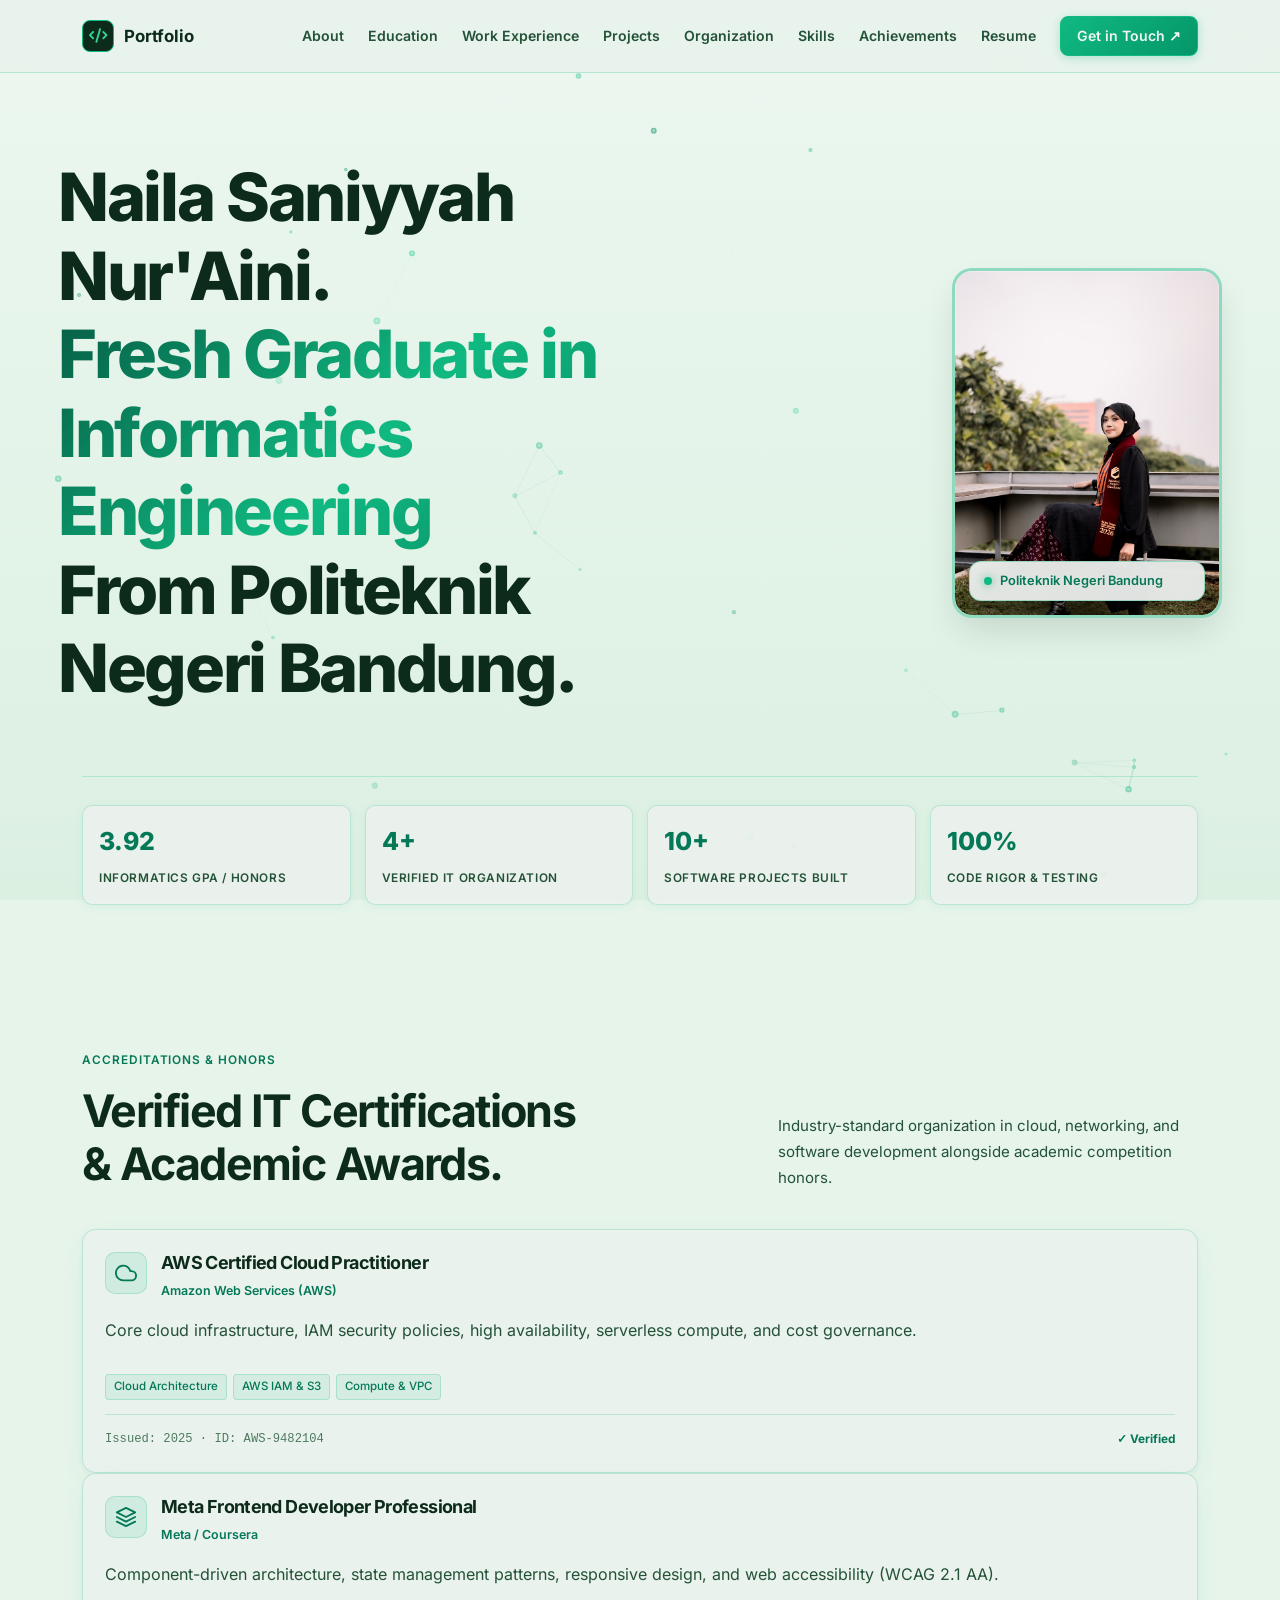
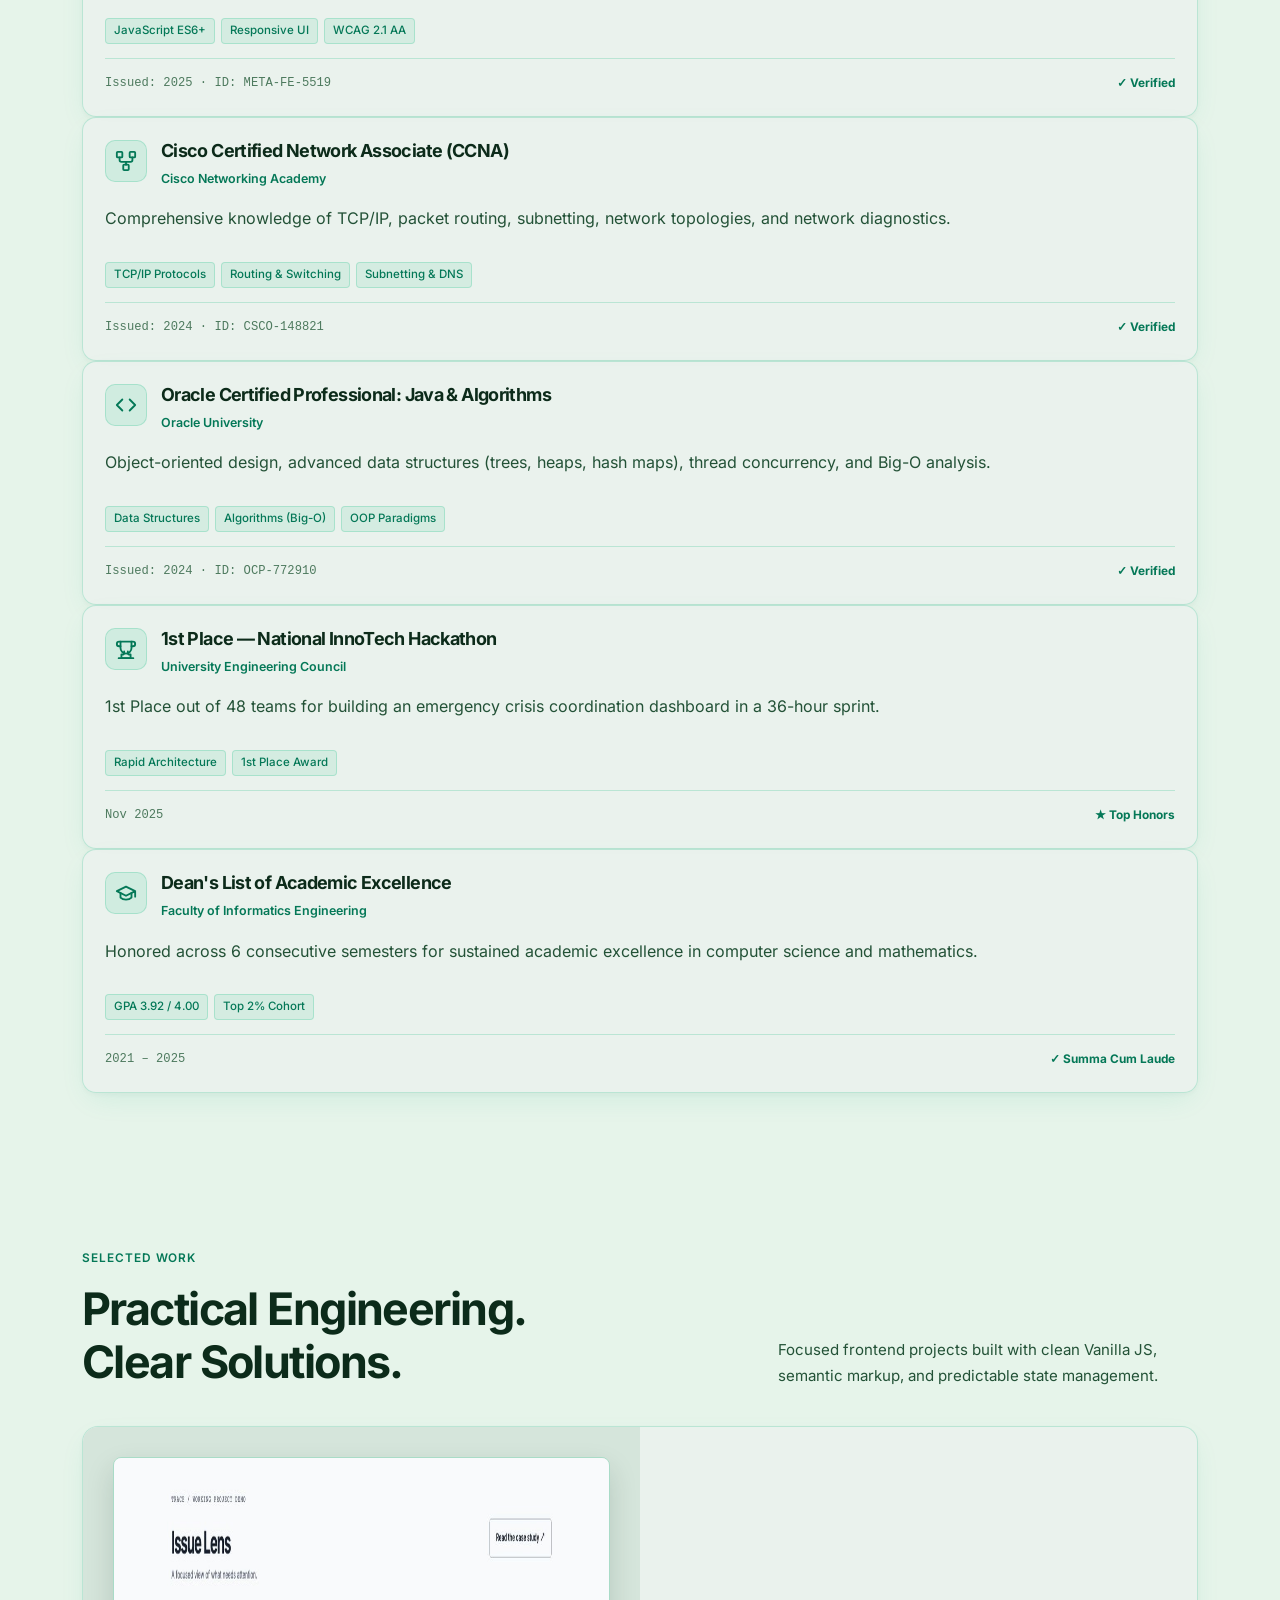
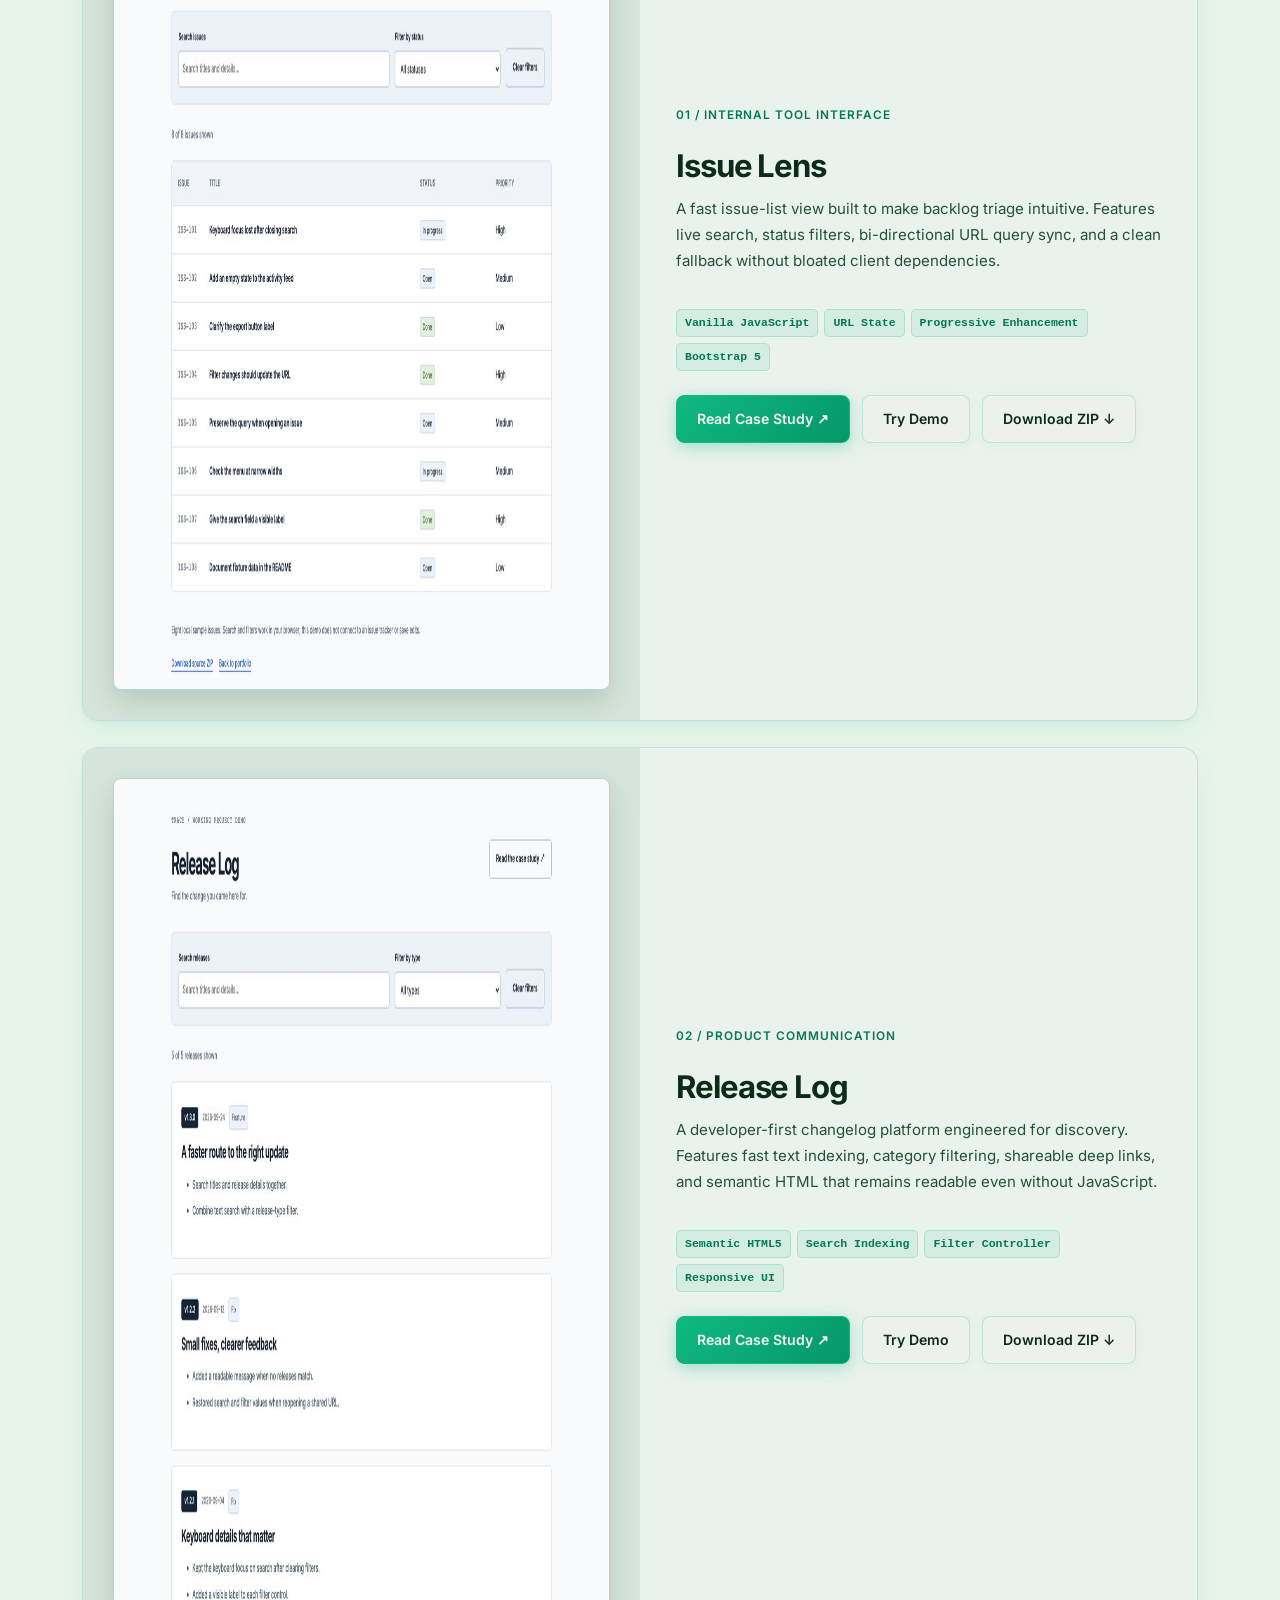
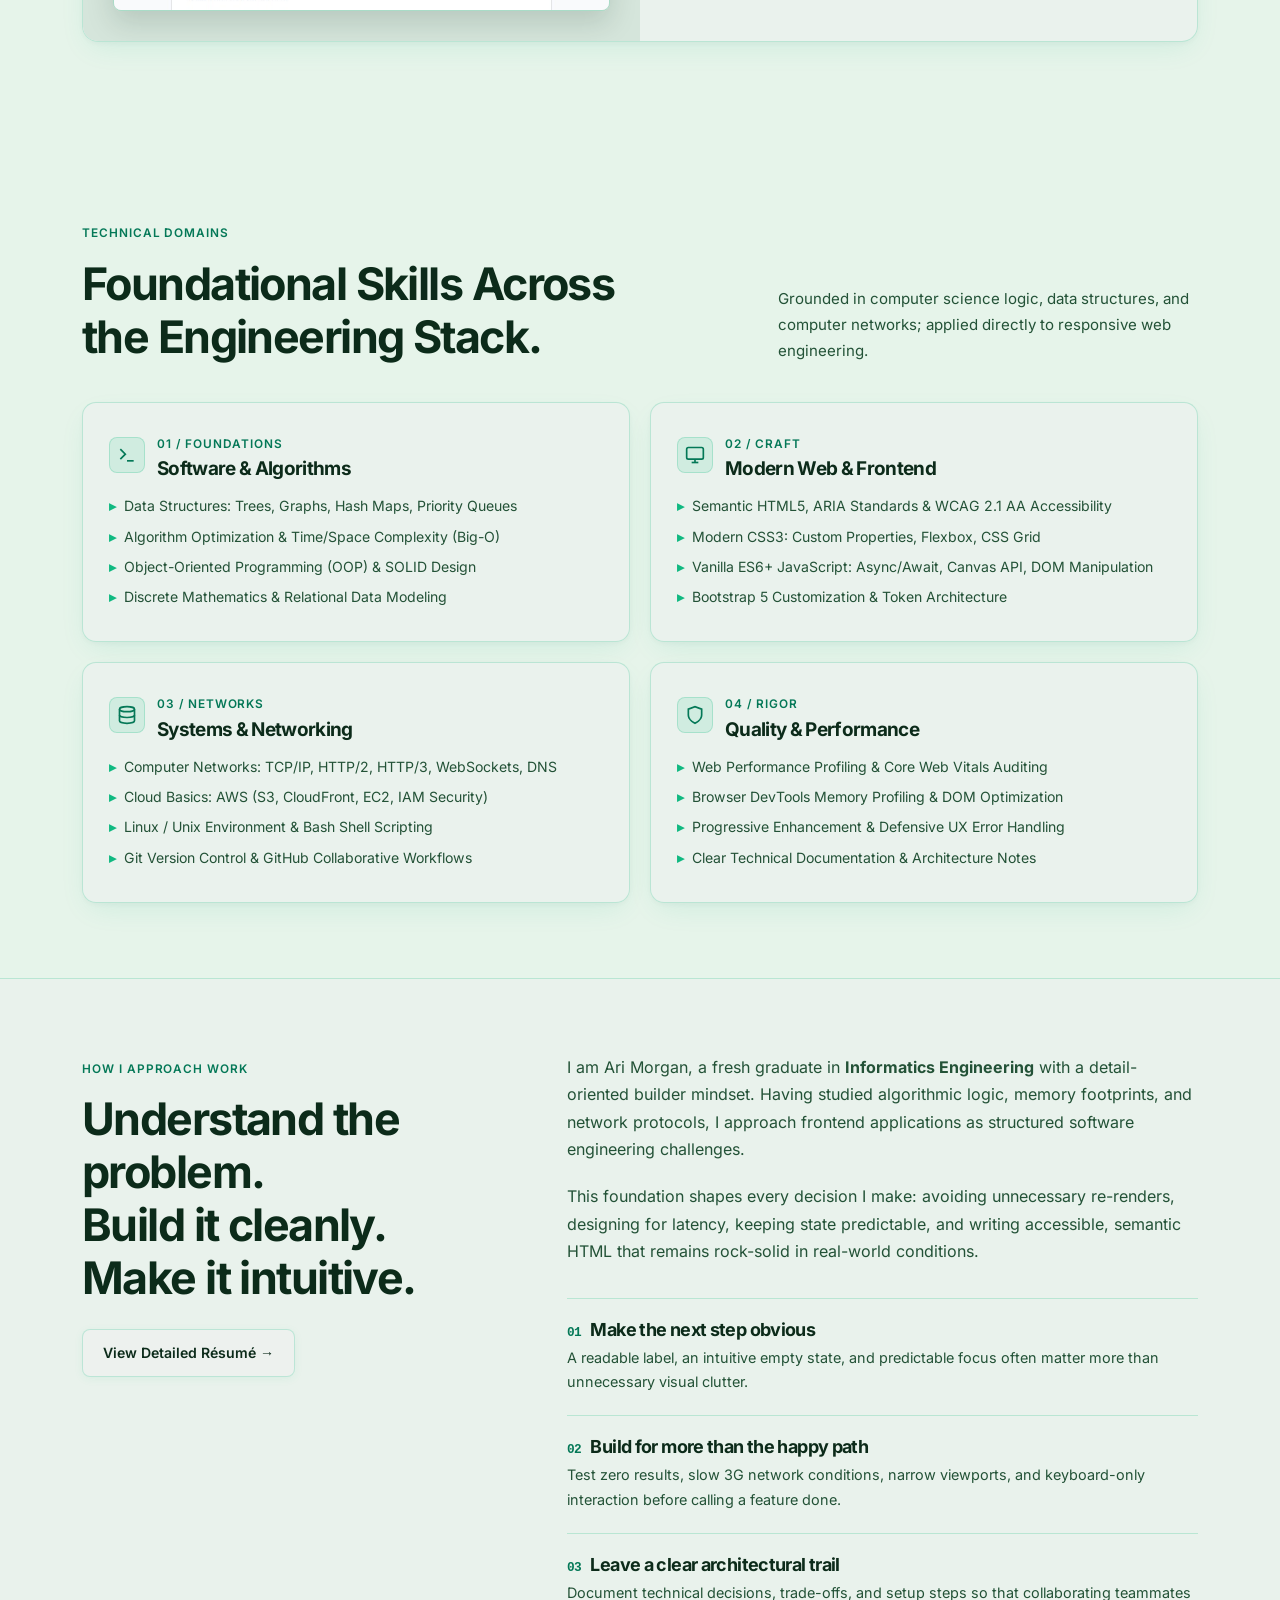
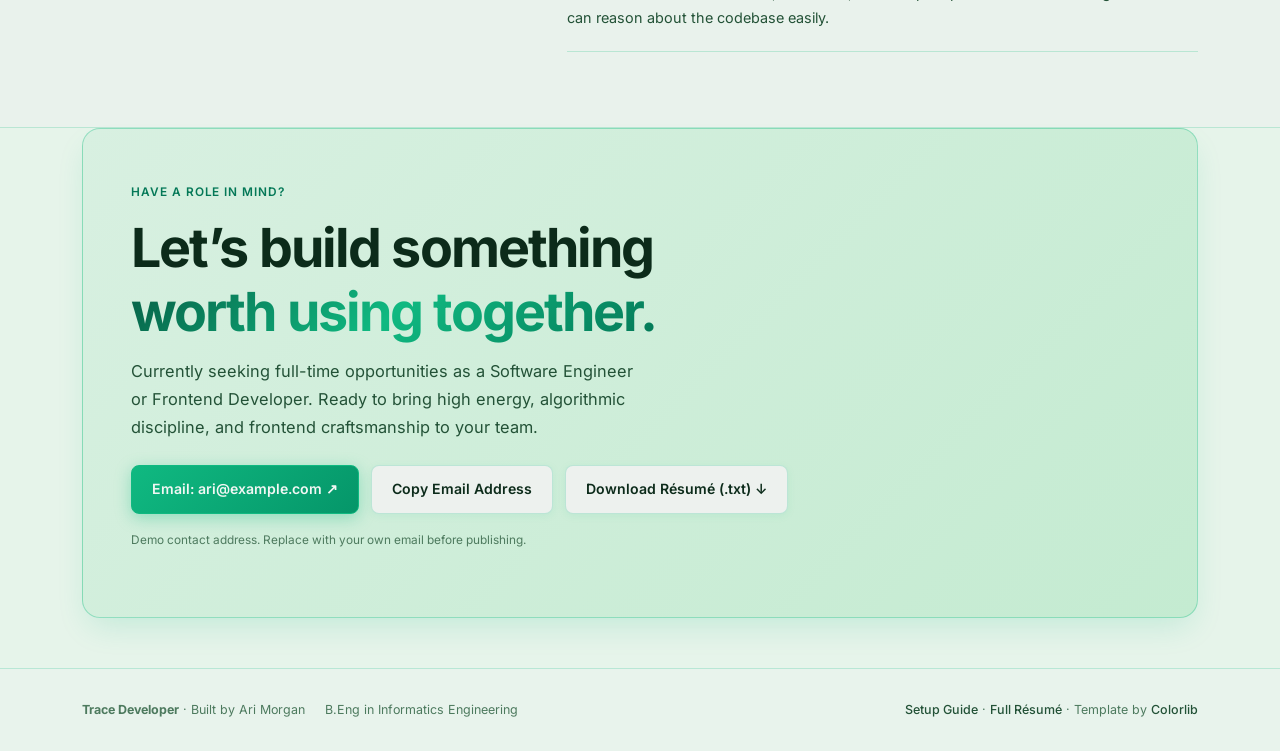
==== index.html @ ae5ad5b6 "Fix profile photo sizing: limit to 270x350 with defined border frame and optimize resolution" ====
<!doctype html>
<html lang="en">
<head>
  <meta charset="utf-8">
  <meta name="viewport" content="width=device-width, initial-scale=1">
  <title>Naila Saniyyah | Informatics Engineering &amp; Software Developer</title>
  <meta name="description" content="Portfolio of Ari Morgan, Fresh Graduate in Informatics Engineering. Software engineering, verified IT organization, and modern web development.">
  <meta name="theme-color" content="#e6f4ea">
  <meta name="robots" content="noindex,follow">

  <!-- Favicon -->
  <link rel="icon" href="assets/mark.svg" type="image/svg+xml">

  <!-- Bootstrap 5 CSS -->
  <link rel="stylesheet" href="assets/vendor/bootstrap.min.css">

  <!-- Font Awesome Icons (Free) -->
  <link rel="stylesheet" href="https://cdnjs.cloudflare.com/ajax/libs/font-awesome/6.5.1/css/all.min.css">

  <!-- Minimalist Emerald Green Design System -->
  <link rel="stylesheet" href="assets/style.css?v=2">

  <!-- Calm Green Canvas Background -->
  <script src="assets/canvas-bg.js" defer></script>

  <!-- Core App Scripts -->
  <script src="assets/app.js" defer></script>
</head>
<body>
  <!-- Accessible Skip Link -->
  <a class="skip" href="#main">Skip to main content</a>

  <!-- Ambient Green Particle Canvas Background (Non-blocking) -->
  <canvas id="bg-canvas" class="bg-canvas" aria-hidden="true"></canvas>

  <div class="site-wrapper">

    <!-- Simple Sleek Header -->
    <header class="site-header">
      <div class="container header-row">
        <a class="brand" href="index.html" aria-label="Naila Saniyyah - Home">
          <span class="brand-icon" aria-hidden="true"><i class="fa-solid fa-code"></i></span>
          <span>Portfolio</span>
        </a>

        <button type="button" class="menu-toggle" aria-controls="site-nav" aria-expanded="false" aria-label="Toggle navigation menu">
          Menu
        </button>

        <nav class="site-nav" id="site-nav" aria-label="Main navigation">
          <a href="#about">About</a>
          <a href="#edu">Education</a>
          <a href="#work" class="active">Work Experience</a>
          <a href="#projects">Projects</a>
          <a href="#organization">Organization</a>
          <a href="#skills">Skills</a>
          <a href="#sertif">Achievements</a>
          <a href="resume.html">Resume</a>
          <a class="nav-cta" href="#contact">Get in Touch ↗</a>
        </nav>
      </div>
    </header>

    <main id="main">
      <section class="hero" id="hero">
        <div class="container">
          <div class="row g-4 g-lg-5 align-items-center justify-content-between">

            <!-- Hero Column Left: Bio & Highlights -->
            <div class="col-lg-7 hero-col-left">
              <h1>
                Naila Saniyyah Nur'Aini.<br>
                <span class="text-gradient">Fresh Graduate in Informatics Engineering</span><br>
                From Politeknik Negeri Bandung.
              </h1>
            </div>

            <!-- Hero Column Right: Profile Photo -->
            <div class="col-lg-5 hero-col-right">
              <div class="hero-photo-container">
                <div class="hero-photo-card" style="width: 270px; max-width: 100%; height: 350px; margin-left: auto; border-radius: 20px; overflow: hidden; border: 3px solid rgba(16, 185, 129, 0.42); box-shadow: 0 16px 36px -8px rgba(12, 43, 26, 0.16); position: relative;">
                  <img src="assets/profile.jpg" alt="Naila Saniyyah Nur'Aini" class="hero-photo-img" style="width: 100%; height: 100%; object-fit: cover; object-position: center top; display: block;" onerror="this.onerror=null;">
                  <div class="hero-photo-badge">
                    <span class="pulse-dot"></span>
                    <span>Politeknik Negeri Bandung</span>
                  </div>
                </div>
              </div>
            </div>

          </div>

          <!-- Simple 4-Item Highlights Strip -->
          <div class="hero-stats-row">
            <div class="stat-item">
              <span class="stat-value">3.92</span>
              <span class="stat-label">Informatics GPA / Honors</span>
            </div>
            <div class="stat-item">
              <span class="stat-value">4+</span>
              <span class="stat-label">Verified IT organization</span>
            </div>
            <div class="stat-item">
              <span class="stat-value">10+</span>
              <span class="stat-label">Software Projects Built</span>
            </div>
            <div class="stat-item">
              <span class="stat-value">100%</span>
              <span class="stat-label">Code Rigor &amp; Testing</span>
            </div>
          </div>
        </div>
      </section>

      <!-- =================================================================
           organization & IT CERTIFICATIONS SECTION
           ================================================================= -->
      <section class="section" id="organization">
        <div class="container">
          <div class="section-top">
            <div>
              <span class="eyebrow">ACCREDITATIONS &amp; HONORS</span>
              <h2>Verified IT Certifications<br>&amp; Academic Awards.</h2>
            </div>
            <p>
              Industry-standard organization in cloud, networking, and software development alongside academic competition honors.
            </p>
          </div>

          <div class="organization-grid">

            <!-- Card 1: AWS -->
            <article class="credential-card">
              <div class="credential-header">
                <div class="credential-icon" aria-hidden="true">
                  <svg viewBox="0 0 24 24" fill="none" stroke="currentColor" stroke-width="2" stroke-linecap="round" stroke-linejoin="round">
                    <path d="M18 10h-1.26A8 8 0 1 0 9 20h9a5 5 0 0 0 0-10z"></path>
                  </svg>
                </div>
                <div class="credential-title-group">
                  <h3>AWS Certified Cloud Practitioner</h3>
                  <span class="credential-issuer">Amazon Web Services (AWS)</span>
                </div>
              </div>
              <p>
                Core cloud infrastructure, IAM security policies, high availability, serverless compute, and cost governance.
              </p>
              <ul class="credential-tag-list">
                <li class="credential-tag">Cloud Architecture</li>
                <li class="credential-tag">AWS IAM &amp; S3</li>
                <li class="credential-tag">Compute &amp; VPC</li>
              </ul>
              <div class="credential-meta">
                <span class="mono">Issued: 2025 · ID: AWS-9482104</span>
                <span class="badge-verified">✓ Verified</span>
              </div>
            </article>

            <!-- Card 2: Meta Frontend -->
            <article class="credential-card">
              <div class="credential-header">
                <div class="credential-icon" aria-hidden="true">
                  <svg viewBox="0 0 24 24" fill="none" stroke="currentColor" stroke-width="2" stroke-linecap="round" stroke-linejoin="round">
                    <polygon points="12 2 2 7 12 12 22 7 12 2"></polygon>
                    <polyline points="2 17 12 22 22 17"></polyline>
                    <polyline points="2 12 12 17 22 12"></polyline>
                  </svg>
                </div>
                <div class="credential-title-group">
                  <h3>Meta Frontend Developer Professional</h3>
                  <span class="credential-issuer">Meta / Coursera</span>
                </div>
              </div>
              <p>
                Component-driven architecture, state management patterns, responsive design, and web accessibility (WCAG 2.1 AA).
              </p>
              <ul class="credential-tag-list">
                <li class="credential-tag">JavaScript ES6+</li>
                <li class="credential-tag">Responsive UI</li>
                <li class="credential-tag">WCAG 2.1 AA</li>
              </ul>
              <div class="credential-meta">
                <span class="mono">Issued: 2025 · ID: META-FE-5519</span>
                <span class="badge-verified">✓ Verified</span>
              </div>
            </article>

            <!-- Card 3: Cisco CCNA -->
            <article class="credential-card">
              <div class="credential-header">
                <div class="credential-icon" aria-hidden="true">
                  <svg viewBox="0 0 24 24" fill="none" stroke="currentColor" stroke-width="2" stroke-linecap="round" stroke-linejoin="round">
                    <rect x="2" y="2" width="6" height="6" rx="1"></rect>
                    <rect x="16" y="2" width="6" height="6" rx="1"></rect>
                    <rect x="9" y="16" width="6" height="6" rx="1"></rect>
                    <path d="M5 8v3a2 2 0 0 0 2 2h10a2 2 0 0 0 2-2V8"></path>
                    <line x1="12" y1="13" x2="12" y2="16"></line>
                  </svg>
                </div>
                <div class="credential-title-group">
                  <h3>Cisco Certified Network Associate (CCNA)</h3>
                  <span class="credential-issuer">Cisco Networking Academy</span>
                </div>
              </div>
              <p>
                Comprehensive knowledge of TCP/IP, packet routing, subnetting, network topologies, and network diagnostics.
              </p>
              <ul class="credential-tag-list">
                <li class="credential-tag">TCP/IP Protocols</li>
                <li class="credential-tag">Routing &amp; Switching</li>
                <li class="credential-tag">Subnetting &amp; DNS</li>
              </ul>
              <div class="credential-meta">
                <span class="mono">Issued: 2024 · ID: CSCO-148821</span>
                <span class="badge-verified">✓ Verified</span>
              </div>
            </article>

            <!-- Card 4: Oracle Java -->
            <article class="credential-card">
              <div class="credential-header">
                <div class="credential-icon" aria-hidden="true">
                  <svg viewBox="0 0 24 24" fill="none" stroke="currentColor" stroke-width="2" stroke-linecap="round" stroke-linejoin="round">
                    <polyline points="16 18 22 12 16 6"></polyline>
                    <polyline points="8 6 2 12 8 18"></polyline>
                  </svg>
                </div>
                <div class="credential-title-group">
                  <h3>Oracle Certified Professional: Java &amp; Algorithms</h3>
                  <span class="credential-issuer">Oracle University</span>
                </div>
              </div>
              <p>
                Object-oriented design, advanced data structures (trees, heaps, hash maps), thread concurrency, and Big-O analysis.
              </p>
              <ul class="credential-tag-list">
                <li class="credential-tag">Data Structures</li>
                <li class="credential-tag">Algorithms (Big-O)</li>
                <li class="credential-tag">OOP Paradigms</li>
              </ul>
              <div class="credential-meta">
                <span class="mono">Issued: 2024 · ID: OCP-772910</span>
                <span class="badge-verified">✓ Verified</span>
              </div>
            </article>

            <!-- Card 5: Hackathon -->
            <article class="credential-card">
              <div class="credential-header">
                <div class="credential-icon" aria-hidden="true">
                  <svg viewBox="0 0 24 24" fill="none" stroke="currentColor" stroke-width="2" stroke-linecap="round" stroke-linejoin="round">
                    <path d="M6 9H4.5a2.5 2.5 0 0 1 0-5H6"></path>
                    <path d="M18 9h1.5a2.5 2.5 0 0 0 0-5H18"></path>
                    <path d="M4 22h16"></path>
                    <path d="M10 14.66V17c0 .55-.45 1-1 1H7v4h10v-4h-2c-.55 0-1-.45-1-1v-2.34"></path>
                    <path d="M6 4h12v7a6 6 0 0 1-12 0V4z"></path>
                  </svg>
                </div>
                <div class="credential-title-group">
                  <h3>1st Place — National InnoTech Hackathon</h3>
                  <span class="credential-issuer">University Engineering Council</span>
                </div>
              </div>
              <p>
                1st Place out of 48 teams for building an emergency crisis coordination dashboard in a 36-hour sprint.
              </p>
              <ul class="credential-tag-list">
                <li class="credential-tag">Rapid Architecture</li>
                <li class="credential-tag">1st Place Award</li>
              </ul>
              <div class="credential-meta">
                <span class="mono">Nov 2025</span>
                <span class="badge-verified">★ Top Honors</span>
              </div>
            </article>

            <!-- Card 6: Dean's Honor List -->
            <article class="credential-card">
              <div class="credential-header">
                <div class="credential-icon" aria-hidden="true">
                  <svg viewBox="0 0 24 24" fill="none" stroke="currentColor" stroke-width="2" stroke-linecap="round" stroke-linejoin="round">
                    <path d="M22 10v6M2 10l10-5 10 5-10 5z"></path>
                    <path d="M6 12v5c3 3 9 3 12 0v-5"></path>
                  </svg>
                </div>
                <div class="credential-title-group">
                  <h3>Dean's List of Academic Excellence</h3>
                  <span class="credential-issuer">Faculty of Informatics Engineering</span>
                </div>
              </div>
              <p>
                Honored across 6 consecutive semesters for sustained academic excellence in computer science and mathematics.
              </p>
              <ul class="credential-tag-list">
                <li class="credential-tag">GPA 3.92 / 4.00</li>
                <li class="credential-tag">Top 2% Cohort</li>
              </ul>
              <div class="credential-meta">
                <span class="mono">2021 – 2025</span>
                <span class="badge-verified">✓ Summa Cum Laude</span>
              </div>
            </article>

          </div>
        </div>
      </section>

      <!-- =================================================================
           FEATURED PROJECTS SECTION
           ================================================================= -->
      <section class="section" id="work">
        <div class="container">
          <div class="section-top">
            <div>
              <span class="eyebrow">SELECTED WORK</span>
              <h2>Practical Engineering.<br>Clear Solutions.</h2>
            </div>
            <p>
              Focused frontend projects built with clean Vanilla JS, semantic markup, and predictable state management.
            </p>
          </div>

          <!-- Project 1: Issue Lens -->
          <article class="project-card">
            <div class="row g-0">
              <div class="col-md-6 project-visual">
                <a href="issue-lens.html" aria-label="Read Issue Lens case study">
                  <img src="assets/issue-lens-preview.jpg" alt="Issue Lens searchable issue tracker demo" width="1200" height="833" loading="lazy">
                </a>
              </div>
              <div class="col-md-6 project-copy">
                <span class="eyebrow">01 / INTERNAL TOOL INTERFACE</span>
                <h3>Issue Lens</h3>
                <p>
                  A fast issue-list view built to make backlog triage intuitive. Features live search, status filters, bi-directional URL query sync, and a clean fallback without bloated client dependencies.
                </p>
                <ul class="tag-list">
                  <li class="tag">Vanilla JavaScript</li>
                  <li class="tag">URL State</li>
                  <li class="tag">Progressive Enhancement</li>
                  <li class="tag">Bootstrap 5</li>
                </ul>
                <div class="actions">
                  <a class="button" href="issue-lens.html">Read Case Study ↗</a>
                  <a class="button secondary" href="demos/issue-lens.html">Try Demo</a>
                  <a class="button secondary" href="source/issue-lens.zip" download>Download ZIP ↓</a>
                </div>
              </div>
            </div>
          </article>

          <!-- Project 2: Release Log -->
          <article class="project-card">
            <div class="row g-0">
              <div class="col-md-6 project-visual">
                <a href="release-log.html" aria-label="Read Release Log case study">
                  <img src="assets/release-log-preview.jpg" alt="Release Log searchable changelog demo" width="1200" height="833" loading="lazy">
                </a>
              </div>
              <div class="col-md-6 project-copy">
                <span class="eyebrow">02 / PRODUCT COMMUNICATION</span>
                <h3>Release Log</h3>
                <p>
                  A developer-first changelog platform engineered for discovery. Features fast text indexing, category filtering, shareable deep links, and semantic HTML that remains readable even without JavaScript.
                </p>
                <ul class="tag-list">
                  <li class="tag">Semantic HTML5</li>
                  <li class="tag">Search Indexing</li>
                  <li class="tag">Filter Controller</li>
                  <li class="tag">Responsive UI</li>
                </ul>
                <div class="actions">
                  <a class="button" href="release-log.html">Read Case Study ↗</a>
                  <a class="button secondary" href="demos/release-log.html">Try Demo</a>
                  <a class="button secondary" href="source/release-log.zip" download>Download ZIP ↓</a>
                </div>
              </div>
            </div>
          </article>

        </div>
      </section>

      <!-- =================================================================
           TECHNICAL SKILLS SECTION
           ================================================================= -->
      <section class="section" id="skills">
        <div class="container">
          <div class="section-top">
            <div>
              <span class="eyebrow">TECHNICAL DOMAINS</span>
              <h2>Foundational Skills Across<br>the Engineering Stack.</h2>
            </div>
            <p>
              Grounded in computer science logic, data structures, and computer networks; applied directly to responsive web engineering.
            </p>
          </div>

          <div class="skills-grid">

            <!-- Domain 1: CS & Algorithms -->
            <article class="skill-card">
              <div class="skill-card-head">
                <div class="skill-card-icon" aria-hidden="true">
                  <svg viewBox="0 0 24 24" width="20" height="20" fill="none" stroke="currentColor" stroke-width="2">
                    <polyline points="4 17 10 11 4 5"></polyline>
                    <line x1="12" y1="19" x2="20" y2="19"></line>
                  </svg>
                </div>
                <div>
                  <span class="eyebrow mb-1">01 / FOUNDATIONS</span>
                  <h3>Software &amp; Algorithms</h3>
                </div>
              </div>
              <ul class="skill-items">
                <li>Data Structures: Trees, Graphs, Hash Maps, Priority Queues</li>
                <li>Algorithm Optimization &amp; Time/Space Complexity (Big-O)</li>
                <li>Object-Oriented Programming (OOP) &amp; SOLID Design</li>
                <li>Discrete Mathematics &amp; Relational Data Modeling</li>
              </ul>
            </article>

            <!-- Domain 2: Modern Web -->
            <article class="skill-card">
              <div class="skill-card-head">
                <div class="skill-card-icon" aria-hidden="true">
                  <svg viewBox="0 0 24 24" width="20" height="20" fill="none" stroke="currentColor" stroke-width="2">
                    <rect x="2" y="3" width="20" height="14" rx="2" ry="2"></rect>
                    <line x1="8" y1="21" x2="16" y2="21"></line>
                    <line x1="12" y1="17" x2="12" y2="21"></line>
                  </svg>
                </div>
                <div>
                  <span class="eyebrow mb-1">02 / CRAFT</span>
                  <h3>Modern Web &amp; Frontend</h3>
                </div>
              </div>
              <ul class="skill-items">
                <li>Semantic HTML5, ARIA Standards &amp; WCAG 2.1 AA Accessibility</li>
                <li>Modern CSS3: Custom Properties, Flexbox, CSS Grid</li>
                <li>Vanilla ES6+ JavaScript: Async/Await, Canvas API, DOM Manipulation</li>
                <li>Bootstrap 5 Customization &amp; Token Architecture</li>
              </ul>
            </article>

            <!-- Domain 3: Systems & Networks -->
            <article class="skill-card">
              <div class="skill-card-head">
                <div class="skill-card-icon" aria-hidden="true">
                  <svg viewBox="0 0 24 24" width="20" height="20" fill="none" stroke="currentColor" stroke-width="2">
                    <ellipse cx="12" cy="5" rx="9" ry="3"></ellipse>
                    <path d="M21 12c0 1.66-4 3-9 3s-9-1.34-9-3"></path>
                    <path d="M3 5v14c0 1.66 4 3 9 3s9-1.34 9-3V5"></path>
                  </svg>
                </div>
                <div>
                  <span class="eyebrow mb-1">03 / NETWORKS</span>
                  <h3>Systems &amp; Networking</h3>
                </div>
              </div>
              <ul class="skill-items">
                <li>Computer Networks: TCP/IP, HTTP/2, HTTP/3, WebSockets, DNS</li>
                <li>Cloud Basics: AWS (S3, CloudFront, EC2, IAM Security)</li>
                <li>Linux / Unix Environment &amp; Bash Shell Scripting</li>
                <li>Git Version Control &amp; GitHub Collaborative Workflows</li>
              </ul>
            </article>

            <!-- Domain 4: Quality & Tooling -->
            <article class="skill-card">
              <div class="skill-card-head">
                <div class="skill-card-icon" aria-hidden="true">
                  <svg viewBox="0 0 24 24" width="20" height="20" fill="none" stroke="currentColor" stroke-width="2">
                    <path d="M12 22s8-4 8-10V5l-8-3-8 3v7c0 6 8 10 8 10z"></path>
                  </svg>
                </div>
                <div>
                  <span class="eyebrow mb-1">04 / RIGOR</span>
                  <h3>Quality &amp; Performance</h3>
                </div>
              </div>
              <ul class="skill-items">
                <li>Web Performance Profiling &amp; Core Web Vitals Auditing</li>
                <li>Browser DevTools Memory Profiling &amp; DOM Optimization</li>
                <li>Progressive Enhancement &amp; Defensive UX Error Handling</li>
                <li>Clear Technical Documentation &amp; Architecture Notes</li>
              </ul>
            </article>

          </div>
        </div>
      </section>

      <!-- =================================================================
           ABOUT SECTION
           ================================================================= -->
      <section class="section about-section" id="about">
        <div class="container">
          <div class="row g-4 g-lg-5">
            <div class="col-lg-5">
              <span class="eyebrow">HOW I APPROACH WORK</span>
              <h2>Understand the problem.<br>Build it cleanly.<br>Make it intuitive.</h2>
              <p class="mt-4">
                <a class="button secondary" href="resume.html">View Detailed Résumé →</a>
              </p>
            </div>

            <div class="col-lg-7">
              <p>
                I am Ari Morgan, a fresh graduate in <strong>Informatics Engineering</strong> with a detail-oriented builder mindset. Having studied algorithmic logic, memory footprints, and network protocols, I approach frontend applications as structured software engineering challenges.
              </p>
              <p>
                This foundation shapes every decision I make: avoiding unnecessary re-renders, designing for latency, keeping state predictable, and writing accessible, semantic HTML that remains rock-solid in real-world conditions.
              </p>

              <!-- Principles -->
              <div class="principles">
                <article>
                  <h3><span class="principle-num">01</span> Make the next step obvious</h3>
                  <p>A readable label, an intuitive empty state, and predictable focus often matter more than unnecessary visual clutter.</p>
                </article>

                <article>
                  <h3><span class="principle-num">02</span> Build for more than the happy path</h3>
                  <p>Test zero results, slow 3G network conditions, narrow viewports, and keyboard-only interaction before calling a feature done.</p>
                </article>

                <article>
                  <h3><span class="principle-num">03</span> Leave a clear architectural trail</h3>
                  <p>Document technical decisions, trade-offs, and setup steps so that collaborating teammates can reason about the codebase easily.</p>
                </article>
              </div>
            </div>
          </div>
        </div>
      </section>

      <!-- =================================================================
           CONTACT PANEL
           ================================================================= -->
      <section class="container" id="contact">
        <div class="contact-panel">
          <span class="eyebrow">HAVE A ROLE IN MIND?</span>
          <h2>Let’s build something<br><span class="text-gradient">worth using together.</span></h2>
          <p>
            Currently seeking full-time opportunities as a Software Engineer or Frontend Developer. Ready to bring high energy, algorithmic discipline, and frontend craftsmanship to your team.
          </p>

          <div class="actions mt-4">
            <a class="button" href="mailto:ari@example.com">
              Email: ari@example.com ↗
            </a>
            <button type="button" class="button secondary" data-copy-email="ari@example.com">
              Copy Email Address
            </button>
            <a class="button secondary" href="ari-morgan-resume.txt" download>
              Download Résumé (.txt) ↓
            </a>
          </div>

          <p class="sample-note mt-3" style="font-size: 0.74rem; color: var(--text-dim);">
            Demo contact address. Replace with your own email before publishing.
          </p>
        </div>
      </section>

    </main>

    <!-- Simple Footer -->
    <footer class="site-footer">
      <div class="container">
        <div class="footer-row">
          <div>
            <strong>Trace Developer</strong> · Built by Ari Morgan
            <span class="d-block d-md-inline ms-md-3 text-dim">B.Eng in Informatics Engineering</span>
          </div>
          <div>
            <a href="setup.html">Setup Guide</a> ·
            <a href="resume.html">Full Résumé</a> ·
            Template by <a href="https://colorlib.com/" target="_blank" rel="noopener">Colorlib</a>
          </div>
        </div>
      </div>
    </footer>

  </div>
</body>
</html>
---- assets/style.css ----
/* ==========================================================================
   TRACE DEVELOPER — FRESH GREEN DESIGN SYSTEM
   Theme: Luminous Mint & Sage Green Background + Soothing Off-White / Gray Cards
   Zero dazzling white glare, high readability, eye-comfort certified.
   ========================================================================== */

@font-face {
  font-family: 'Inter';
  src: url('fonts/inter.woff2') format('woff2');
  font-weight: 100 900;
  font-display: swap;
}

:root {
  /* Fresh Green Backgrounds */
  --bg-base: #e6f4ea;
  --bg-surface: #edf1ee; /* Soothing off-white bordering on soft gray */
  --bg-card: rgba(235, 241, 237, 0.92); /* Gentle, non-dazzling off-white */
  --bg-card-hover: #e4ece6; /* Soft pearl gray-green */
  --bg-glass-nav: rgba(232, 243, 236, 0.94);

  /* Emerald & Forest Green Palette */
  --green-primary: #10b981;
  --green-dark: #059669;
  --green-deep: #047857;
  --green-forest: #0c2b1a;
  --green-pine: #1b4d32;
  --green-mint: #34d399;
  --green-soft-pill: rgba(16, 185, 129, 0.12);

  /* Soft Green Borders */
  --border-subtle: #cadfd2;
  --border-card: rgba(16, 185, 129, 0.22);
  --border-hover: rgba(16, 185, 129, 0.55);

  /* Gradients */
  --gradient-green: linear-gradient(135deg, #10b981 0%, #059669 100%);
  --gradient-text-green: linear-gradient(135deg, #065f46 0%, #10b981 50%, #047857 100%);

  /* High-Contrast Forest Green Typography */
  --text-main: #0c2b1a;
  --text-secondary: #235237;
  --text-dim: #4d7a5e;
  --text-code-string: #6ee7b7;
  --text-code-key: #a7f3d0;
  --text-on-green: #f2f7f4; /* Calming off-white text for green buttons */

  /* Bootstrap Variable Overrides */
  --bs-body-font-family: 'Inter', -apple-system, BlinkMacSystemFont, 'Segoe UI', Roboto, sans-serif;
  --bs-body-color: var(--text-main);
  --bs-body-bg: var(--bg-base);
  --bs-link-color: var(--green-deep);
  --bs-link-hover-color: var(--green-primary);

  /* Shadows */
  --shadow-card: 0 10px 30px -8px rgba(16, 185, 129, 0.12), 0 2px 6px rgba(12, 43, 26, 0.04);
  --shadow-card-hover: 0 16px 36px -8px rgba(16, 185, 129, 0.22), 0 4px 12px rgba(12, 43, 26, 0.08);
  --shadow-btn-green: 0 4px 16px rgba(16, 185, 129, 0.35);
}

*, *::before, *::after {
  box-sizing: border-box;
}

html {
  scroll-behavior: smooth;
  scroll-padding-top: 80px;
  background-color: var(--bg-base);
}

body {
  margin: 0;
  padding: 0;
  min-height: 100vh;
  font-family: var(--bs-body-font-family);
  font-size: 16px;
  line-height: 1.72;
  color: var(--text-main);
  background: linear-gradient(180deg, #ecf7f0 0%, #dcf0e2 100%);
  background-attachment: fixed;
  position: relative;
  overflow-x: hidden;
  -webkit-font-smoothing: antialiased;
}

/* Background Canvas Layer */
.bg-canvas {
  position: fixed;
  top: 0;
  left: 0;
  width: 100vw;
  height: 100vh;
  pointer-events: none;
  z-index: 0;
  opacity: 0.85;
}

.site-wrapper {
  position: relative;
  z-index: 1;
  display: flex;
  flex-direction: column;
  min-height: 100vh;
}

main {
  flex: 1;
}

/* Typography */
h1, h2, h3, h4 {
  color: var(--text-main);
  font-weight: 700;
  letter-spacing: -0.035em;
  line-height: 1.18;
}

h1 {
  font-size: clamp(2.6rem, 5.2vw, 4.4rem);
}

h2 {
  font-size: clamp(1.9rem, 3.6vw, 2.8rem);
}

h3 {
  font-size: 1.35rem;
}

p {
  color: var(--text-secondary);
  margin-bottom: 1.2rem;
}

a {
  color: var(--green-deep);
  text-decoration: none;
  font-weight: 500;
  transition: color 0.2s ease;
}

a:hover {
  color: var(--green-primary);
}

a:focus-visible,
button:focus-visible,
input:focus-visible,
select:focus-visible {
  outline: 2px solid var(--green-primary);
  outline-offset: 3px;
}

.mono {
  font-family: ui-monospace, SFMono-Regular, Menlo, Monaco, Consolas, monospace;
}

/* Eye-Catching Green Gradient Text */
.text-gradient {
  background: var(--gradient-text-green);
  -webkit-background-clip: text;
  -webkit-text-fill-color: transparent;
  display: inline-block;
}

/* Eyebrows & Status Badges */
.eyebrow {
  display: inline-flex;
  align-items: center;
  gap: 8px;
  font-size: 0.74rem;
  font-weight: 600;
  text-transform: uppercase;
  letter-spacing: 0.08em;
  color: var(--green-deep);
  margin-bottom: 0.9rem;
}

.status-badge {
  display: inline-flex;
  align-items: center;
  gap: 7px;
  background: rgba(16, 185, 129, 0.16);
  border: 1px solid rgba(16, 185, 129, 0.38);
  color: var(--green-deep);
  font-size: 0.75rem;
  font-weight: 600;
  padding: 5px 12px;
  border-radius: 9999px;
  backdrop-filter: blur(8px);
}

.pulse-dot {
  width: 8px;
  height: 8px;
  border-radius: 50%;
  background-color: var(--green-primary);
  box-shadow: 0 0 8px rgba(16, 185, 129, 0.7);
}

/* Skip Navigation */
.skip {
  position: absolute;
  top: -100px;
  left: 20px;
  z-index: 9999;
  padding: 10px 16px;
  background: var(--bg-surface);
  color: var(--green-deep);
  border: 1px solid var(--green-primary);
  border-radius: 6px;
}
.skip:focus {
  top: 15px;
}

/* ==========================================================================
   SITE HEADER & NAVIGATION
   ========================================================================== */
.site-header {
  position: sticky;
  top: 0;
  z-index: 1000;
  background: var(--bg-glass-nav);
  backdrop-filter: blur(14px);
  -webkit-backdrop-filter: blur(14px);
  border-bottom: 1px solid var(--border-card);
  padding: 16px 0;
}

.header-row {
  display: flex;
  align-items: center;
  justify-content: space-between;
  gap: 20px;
}

.brand {
  display: inline-flex;
  align-items: center;
  gap: 10px;
  font-size: 1.05rem;
  font-weight: 700;
  color: var(--text-main);
  text-decoration: none;
}

.brand:hover {
  color: var(--green-deep);
}

.brand-icon {
  width: 32px;
  height: 32px;
  border-radius: 8px;
  background: #0d2b1a;
  border: 1px solid var(--green-primary);
  display: flex;
  align-items: center;
  justify-content: center;
  font-family: monospace;
  font-weight: 700;
  font-size: 0.85rem;
  color: var(--green-mint);
  flex-shrink: 0;
}

.brand-icon svg {
  width: 16px;
  height: 16px;
  stroke: var(--green-mint);
}

.brand-icon i {
  font-size: 0.92rem;
  color: var(--green-mint);
  line-height: 1;
}

.site-nav {
  display: flex;
  align-items: center;
  gap: 24px;
}

.site-nav a {
  font-size: 0.88rem;
  font-weight: 600;
  color: var(--text-secondary);
  text-decoration: none;
  padding: 5px 0;
  position: relative;
  transition: color 0.2s ease;
}

.site-nav a:hover,
.site-nav a.active {
  color: var(--green-forest);
}

.site-nav a.active::after {
  content: '';
  position: absolute;
  bottom: 0;
  left: 0;
  width: 100%;
  height: 2px;
  background: var(--green-primary);
  border-radius: 2px;
}

.site-nav .nav-cta {
  background: var(--gradient-green);
  border: 1px solid var(--green-primary);
  color: var(--text-on-green) !important;
  padding: 7px 16px;
  border-radius: 8px;
  font-weight: 600;
  box-shadow: 0 2px 10px rgba(16, 185, 129, 0.3);
  transition: all 0.2s ease;
}

.site-nav .nav-cta:hover {
  background: linear-gradient(135deg, #059669 0%, #047857 100%);
  transform: translateY(-1px);
}

.menu-toggle {
  display: none;
  background: var(--bg-surface);
  border: 1px solid var(--border-card);
  color: var(--text-main);
  padding: 8px 14px;
  border-radius: 6px;
  font-size: 0.85rem;
  cursor: pointer;
}

/* ==========================================================================
   BUTTONS
   ========================================================================== */
.button {
  display: inline-flex;
  align-items: center;
  justify-content: center;
  gap: 8px;
  font-size: 0.88rem;
  font-weight: 600;
  padding: 11px 20px;
  border-radius: 8px;
  text-decoration: none;
  cursor: pointer;
  background: var(--gradient-green);
  color: var(--text-on-green);
  border: 1px solid var(--green-primary);
  box-shadow: var(--shadow-btn-green);
  transition: transform 0.2s ease, box-shadow 0.2s ease;
  position: relative;
  z-index: 2;
}

.button:hover {
  transform: translateY(-2px);
  background: linear-gradient(135deg, #059669 0%, #047857 100%);
  box-shadow: 0 6px 22px rgba(16, 185, 129, 0.45);
  color: var(--text-on-green);
}

.button.secondary {
  background: var(--bg-surface);
  color: var(--text-main);
  border: 1px solid var(--border-card);
  box-shadow: 0 2px 8px rgba(16, 185, 129, 0.08);
}

.button.secondary:hover {
  background: var(--bg-card-hover);
  border-color: var(--green-primary);
  color: var(--green-deep);
  transform: translateY(-2px);
  box-shadow: 0 4px 14px rgba(16, 185, 129, 0.18);
}

.actions {
  display: flex;
  gap: 12px;
  flex-wrap: wrap;
  align-items: center;
}

/* ==========================================================================
   CLEAN CARD ARCHITECTURE (MUTED OFF-WHITE / GRAY CARDS)
   ========================================================================== */
.glass-card {
  background: var(--bg-card);
  backdrop-filter: blur(14px);
  -webkit-backdrop-filter: blur(14px);
  border: 1px solid var(--border-card);
  border-radius: 14px;
  box-shadow: var(--shadow-card);
  transition: border-color 0.2s ease, transform 0.2s ease, box-shadow 0.2s ease;
}

.glass-card:hover {
  border-color: var(--border-hover);
  transform: translateY(-2px);
  box-shadow: var(--shadow-card-hover);
}

/* ==========================================================================
   HERO SECTION
   ========================================================================== */
.hero {
  position: relative;
  padding: 85px 0 65px;
}

.hero .container {
  position: relative;
  z-index: 2;
}

.hero h1 {
  margin: 0 0 20px;
  max-width: 800px;
  font-weight: 800;
}

.hero .intro {
  font-size: 1.12rem;
  line-height: 1.7;
  max-width: 560px;
  color: var(--text-secondary);
  margin-bottom: 28px;
}

/* Hero Stats Strip */
.hero-stats-row {
  display: grid;
  grid-template-columns: repeat(4, 1fr);
  gap: 14px;
  margin-top: 48px;
  padding-top: 28px;
  border-top: 1px solid var(--border-card);
}

.stat-item {
  padding: 14px 16px;
  background: var(--bg-card);
  border: 1px solid var(--border-card);
  border-radius: 10px;
  box-shadow: 0 2px 8px rgba(16, 185, 129, 0.08);
}

.stat-value {
  font-size: 1.55rem;
  font-weight: 800;
  color: var(--green-deep);
  display: block;
}

.stat-label {
  font-size: 0.74rem;
  color: var(--text-secondary);
  text-transform: uppercase;
  letter-spacing: 0.05em;
  font-weight: 600;
  margin-top: 3px;
}

/* ==========================================================================
   HERO PROFILE PHOTO CARD
   ========================================================================== */
/* Hero Column Alignments */
.hero-col-left {
  text-align: left;
}

.hero-col-right {
  display: flex;
  justify-content: flex-end;
  min-width: 0;
}

.hero-photo-container {
  display: flex;
  justify-content: flex-end;
  align-items: center;
  position: relative;
  width: 100%;
  min-width: 0;
}

.hero-photo-card {
  position: relative;
  width: 270px;
  max-width: 100%;
  height: 350px;
  margin-left: auto;
  margin-right: 0;
  border-radius: 20px;
  overflow: hidden;
  background: var(--bg-card);
  border: 3px solid rgba(16, 185, 129, 0.42);
  box-shadow: 0 16px 36px -8px rgba(12, 43, 26, 0.15);
  transition: transform 0.3s ease, box-shadow 0.3s ease, border-color 0.3s ease;
  flex-shrink: 0;
}

@media (min-width: 992px) {
  .hero-col-left {
    padding-left: 0;
  }
  .hero-col-right {
    padding-right: 0;
  }
}

@media (max-width: 991.98px) {
  .hero-photo-container {
    justify-content: center;
    margin-top: 24px;
  }
  .hero-photo-card {
    margin-left: auto;
    margin-right: auto;
  }
}

.hero-photo-card:hover {
  transform: translateY(-4px);
  border-color: var(--green-primary);
  box-shadow: 0 20px 44px -8px rgba(16, 185, 129, 0.25);
}

.hero-photo-img {
  width: 100%;
  height: 100%;
  max-width: 100%;
  max-height: 100%;
  object-fit: cover;
  object-position: center top;
  display: block;
  background: #dcf0e2;
  border-radius: 17px;
}

.hero-photo-badge {
  position: absolute;
  bottom: 14px;
  left: 14px;
  right: 14px;
  display: inline-flex;
  align-items: center;
  gap: 8px;
  background: rgba(237, 241, 238, 0.94);
  backdrop-filter: blur(12px);
  -webkit-backdrop-filter: blur(12px);
  border: 1px solid rgba(16, 185, 129, 0.35);
  border-radius: 12px;
  padding: 8px 14px;
  font-size: 0.8rem;
  font-weight: 600;
  color: var(--green-deep);
  box-shadow: 0 4px 14px rgba(12, 43, 26, 0.08);
}

/* ==========================================================================
   DEVELOPER CODE CARD (RICH FOREST GREEN CONSOLE)
   ========================================================================== */
.editor {
  border: 1px solid rgba(16, 185, 129, 0.4);
  background: #0d281a;
  backdrop-filter: blur(14px);
  border-radius: 14px;
  overflow: hidden;
  box-shadow: 0 16px 36px -8px rgba(12, 43, 26, 0.35);
  transition: border-color 0.2s ease;
}

.editor:hover {
  border-color: var(--green-primary);
}

.editor-head {
  display: flex;
  align-items: center;
  gap: 8px;
  border-bottom: 1px solid rgba(16, 185, 129, 0.2);
  padding: 10px 16px;
  background: rgba(255, 255, 255, 0.03);
}

.window-dots {
  display: flex;
  gap: 6px;
}

.window-dots span {
  width: 9px;
  height: 9px;
  border-radius: 50%;
  display: inline-block;
}

.dot-red { background: #ef4444; }
.dot-yellow { background: #f59e0b; }
.dot-green { background: #10b981; }

.editor-head .file-tab {
  margin-left: 8px;
  font-size: 0.72rem;
  color: #a7f3d0;
  background: rgba(16, 185, 129, 0.18);
  padding: 2px 8px;
  border-radius: 4px;
  border: 1px solid rgba(16, 185, 129, 0.3);
}

.editor-copy-btn {
  margin-left: auto;
  background: transparent;
  border: 1px solid rgba(16, 185, 129, 0.3);
  color: #a7f3d0;
  font-size: 0.7rem;
  padding: 3px 8px;
  border-radius: 4px;
  cursor: pointer;
  transition: all 0.2s ease;
}

.editor-copy-btn:hover {
  background: rgba(16, 185, 129, 0.25);
  color: var(--text-on-green);
  border-color: var(--green-primary);
}

.editor pre {
  padding: 20px;
  color: #d1fae5;
  font-size: 0.84rem;
  line-height: 1.8;
  margin: 0;
  white-space: pre-wrap;
  font-family: ui-monospace, SFMono-Regular, Menlo, Monaco, Consolas, monospace;
}

.editor .key { color: var(--text-code-key); }
.editor .string { color: var(--text-code-string); }
.editor .bracket { color: #f0fdf4; }

.editor-foot {
  display: flex;
  justify-content: space-between;
  align-items: center;
  border-top: 1px solid rgba(16, 185, 129, 0.2);
  padding: 8px 16px;
  font-size: 0.68rem;
  color: #6ee7b7;
}

/* ==========================================================================
   SECTIONS & TITLES
   ========================================================================== */
.section {
  padding: 75px 0;
  position: relative;
  z-index: 2;
}

.section-top {
  display: flex;
  justify-content: space-between;
  align-items: flex-end;
  gap: 25px;
  margin-bottom: 38px;
}

.section-top h2 {
  margin: 0;
}

.section-top p {
  max-width: 420px;
  margin: 0;
  font-size: 0.94rem;
}

/* ==========================================================================
   CREDENTIALS & AWARDS GRID
   ========================================================================== */
.credentials-grid {
  display: grid;
  grid-template-columns: repeat(auto-fill, minmax(340px, 1fr));
  gap: 18px;
}

.credential-card {
  background: var(--bg-card);
  border: 1px solid var(--border-card);
  border-radius: 14px;
  padding: 22px;
  display: flex;
  flex-direction: column;
  box-shadow: var(--shadow-card);
  transition: border-color 0.2s ease, transform 0.2s ease, box-shadow 0.2s ease;
}

.credential-card:hover {
  border-color: var(--border-hover);
  transform: translateY(-2px);
  box-shadow: var(--shadow-card-hover);
}

.credential-header {
  display: flex;
  align-items: flex-start;
  gap: 14px;
  margin-bottom: 14px;
}

.credential-icon {
  width: 42px;
  height: 42px;
  border-radius: 10px;
  background: rgba(16, 185, 129, 0.12);
  border: 1px solid var(--border-card);
  display: flex;
  align-items: center;
  justify-content: center;
  flex-shrink: 0;
  color: var(--green-deep);
}

.credential-icon svg {
  width: 22px;
  height: 22px;
}

.credential-title-group h3 {
  font-size: 1.12rem;
  margin: 0 0 3px;
}

.credential-issuer {
  font-size: 0.78rem;
  color: var(--green-deep);
  font-weight: 600;
}

.credential-meta {
  display: flex;
  align-items: center;
  justify-content: space-between;
  margin-top: auto;
  padding-top: 14px;
  border-top: 1px solid var(--border-card);
  font-size: 0.76rem;
  color: var(--text-dim);
}

.credential-tag-list {
  display: flex;
  flex-wrap: wrap;
  gap: 6px;
  margin: 10px 0 14px;
  padding: 0;
  list-style: none;
}

.credential-tag {
  background: rgba(16, 185, 129, 0.1);
  border: 1px solid var(--border-card);
  color: var(--green-deep);
  font-size: 0.72rem;
  font-weight: 500;
  padding: 2px 8px;
  border-radius: 4px;
}

.badge-verified {
  color: var(--green-deep);
  font-size: 0.74rem;
  font-weight: 700;
}

/* ==========================================================================
   FEATURED PROJECTS
   ========================================================================== */
.project-card {
  background: var(--bg-card);
  border: 1px solid var(--border-card);
  border-radius: 16px;
  overflow: hidden;
  margin-bottom: 26px;
  box-shadow: var(--shadow-card);
  transition: border-color 0.2s ease, transform 0.2s ease, box-shadow 0.2s ease;
}

.project-card:hover {
  border-color: var(--border-hover);
  transform: translateY(-2px);
  box-shadow: var(--shadow-card-hover);
}

.project-visual {
  background: #d5e5db; /* Soothing muted sage gray */
  display: flex;
  align-items: center;
  justify-content: center;
  padding: 30px;
  min-height: 340px;
}

.project-visual img {
  border: 1px solid var(--border-card);
  border-radius: 8px;
  box-shadow: 0 12px 28px rgba(12, 43, 26, 0.15);
  width: 100%;
}

.project-copy {
  padding: 36px;
  display: flex;
  flex-direction: column;
  justify-content: center;
}

.project-copy h3 {
  font-size: 1.95rem;
  margin: 8px 0 12px;
}

.project-copy p {
  color: var(--text-secondary);
  font-size: 0.94rem;
}

.tag-list {
  list-style: none;
  display: flex;
  gap: 6px;
  flex-wrap: wrap;
  padding: 0;
  margin: 16px 0 24px;
}

.tag {
  background: rgba(16, 185, 129, 0.1);
  border: 1px solid var(--border-card);
  border-radius: 5px;
  padding: 3px 8px;
  font-size: 0.72rem;
  font-weight: 600;
  color: var(--green-deep);
  font-family: ui-monospace, SFMono-Regular, Consolas, monospace;
}

/* ==========================================================================
   SKILLS MATRIX
   ========================================================================== */
.skills-grid {
  display: grid;
  grid-template-columns: repeat(2, 1fr);
  gap: 20px;
}

.skill-card {
  background: var(--bg-card);
  border: 1px solid var(--border-card);
  border-radius: 14px;
  padding: 26px;
  box-shadow: var(--shadow-card);
  transition: border-color 0.2s ease;
}

.skill-card:hover {
  border-color: var(--border-hover);
}

.skill-card-head {
  display: flex;
  align-items: center;
  gap: 12px;
  margin-bottom: 14px;
}

.skill-card-icon {
  width: 36px;
  height: 36px;
  border-radius: 8px;
  background: rgba(16, 185, 129, 0.12);
  border: 1px solid var(--border-card);
  display: flex;
  align-items: center;
  justify-content: center;
  color: var(--green-deep);
}

.skill-card h3 {
  font-size: 1.18rem;
  margin: 0;
}

.skill-items {
  list-style: none;
  padding: 0;
  margin: 14px 0 0;
}

.skill-items li {
  font-size: 0.88rem;
  color: var(--text-secondary);
  margin-bottom: 6px;
  display: flex;
  align-items: flex-start;
  gap: 8px;
}

.skill-items li::before {
  content: '▸';
  color: var(--green-primary);
  font-weight: 700;
}

/* ==========================================================================
   ABOUT SECTION
   ========================================================================== */
.about-section {
  background: rgba(235, 241, 237, 0.65);
  border-block: 1px solid var(--border-card);
}

.principles {
  margin-top: 32px;
  border-top: 1px solid var(--border-card);
}

.principles article {
  padding: 20px 0;
  border-bottom: 1px solid var(--border-card);
}

.principles h3 {
  font-size: 1.12rem;
  margin-bottom: 6px;
  color: var(--text-main);
}

.principles h3 .principle-num {
  font-size: 0.8rem;
  font-family: monospace;
  color: var(--green-deep);
  font-weight: 700;
  margin-right: 6px;
}

.principles p {
  font-size: 0.9rem;
  margin: 0;
}

/* ==========================================================================
   CONTACT CTA PANEL
   ========================================================================== */
.contact-panel {
  background: linear-gradient(135deg, #d8f0e1 0%, #c4ebd1 100%);
  border: 1px solid rgba(16, 185, 129, 0.35);
  border-radius: 18px;
  padding: 48px;
  margin-bottom: 50px;
  box-shadow: 0 14px 32px -8px rgba(16, 185, 129, 0.18);
}

.contact-panel h2 {
  font-size: clamp(2.2rem, 4.2vw, 3.4rem);
  margin-bottom: 14px;
}

.contact-panel p {
  max-width: 520px;
  font-size: 1.02rem;
  color: var(--text-secondary);
}

/* ==========================================================================
   SITE FOOTER
   ========================================================================== */
.site-footer {
  border-top: 1px solid var(--border-card);
  padding: 30px 0;
  font-size: 0.78rem;
  color: var(--text-dim);
  background: rgba(232, 243, 236, 0.95);
}

.footer-row {
  display: flex;
  justify-content: space-between;
  align-items: center;
  gap: 16px;
  flex-wrap: wrap;
}

.site-footer a {
  color: var(--text-secondary);
}

.site-footer a:hover {
  color: var(--green-deep);
}

/* Case study & demo pages */
.case-header {
  padding: 50px 0 35px;
  max-width: 900px;
}

.back {
  display: inline-flex;
  align-items: center;
  gap: 6px;
  font-size: 0.84rem;
  font-weight: 600;
  margin-bottom: 22px;
  color: var(--green-deep);
}

.facts {
  display: grid;
  grid-template-columns: repeat(4, 1fr);
  gap: 18px;
  border-block: 1px solid var(--border-card);
  padding: 20px 0;
  margin-top: 30px;
}

.facts dt {
  font: 0.7rem ui-monospace, monospace;
  color: var(--text-dim);
  text-transform: uppercase;
}

.facts dd {
  font-size: 0.88rem;
  color: var(--text-main);
  margin: 4px 0 0;
  font-weight: 600;
}

.case-image {
  background: #d5e5db;
  border: 1px solid var(--border-card);
  border-radius: 12px;
  padding: 24px;
  margin: 26px 0;
}

.case-image img {
  border: 1px solid var(--border-card);
  border-radius: 6px;
  width: 100%;
}

.case-body {
  max-width: 800px;
  margin: 50px auto;
}

.case-body section {
  margin-bottom: 40px;
}

.case-body h2 {
  font-size: 1.75rem;
  margin-bottom: 16px;
}

.case-body p, .case-body li {
  color: var(--text-secondary);
  font-size: 0.95rem;
}

.architecture {
  background: #0d281a;
  border: 1px solid rgba(16, 185, 129, 0.4);
  color: #a7f3d0;
  border-radius: 8px;
  padding: 20px;
  font: 0.84rem/1.8 ui-monospace, monospace;
  white-space: pre-wrap;
}

.decision {
  border-left: 3px solid var(--green-primary);
  padding: 18px 22px;
  background: rgba(16, 185, 129, 0.12);
  border-radius: 0 8px 8px 0;
  margin: 24px 0;
  color: var(--text-main);
}

.decision strong {
  display: block;
  color: var(--green-deep);
  margin-bottom: 5px;
  font-size: 0.82rem;
  text-transform: uppercase;
}

.next-project {
  border-top: 1px solid var(--border-card);
  padding-top: 28px;
  display: flex;
  justify-content: space-between;
  align-items: center;
  gap: 18px;
}

/* Demo Pages */
.demo-page {
  max-width: 1150px;
  margin: 35px auto;
  padding: 0 20px;
}

.demo-toolbar {
  display: flex;
  gap: 14px;
  flex-wrap: wrap;
  align-items: flex-end;
  padding: 20px;
  background: var(--bg-surface);
  border: 1px solid var(--border-card);
  border-radius: 12px;
  margin: 22px 0;
  box-shadow: var(--shadow-card);
}

.demo-toolbar label {
  font-size: 0.74rem;
  font-weight: 600;
  display: block;
  margin-bottom: 6px;
  color: var(--text-secondary);
}

.demo-toolbar input,
.demo-toolbar select {
  width: 100%;
  border: 1px solid var(--border-card);
  border-radius: 6px;
  background: #e1eae3;
  color: var(--text-main);
  min-height: 42px;
  padding: 8px 12px;
  font-size: 0.88rem;
}

.table-wrap {
  border: 1px solid var(--border-card);
  border-radius: 12px;
  background: var(--bg-surface);
  overflow-x: auto;
  box-shadow: var(--shadow-card);
}

.issue-table {
  width: 100%;
  border-collapse: collapse;
  min-width: 560px;
  font-size: 0.85rem;
}

.issue-table th {
  font-size: 0.72rem;
  text-transform: uppercase;
  letter-spacing: 0.05em;
  background: #deebe1;
  font-weight: 700;
  color: var(--green-deep);
  border-bottom: 1px solid var(--border-card);
  padding: 12px 16px;
}

.issue-table td {
  padding: 14px 16px;
  border-bottom: 1px solid var(--border-card);
  color: var(--text-secondary);
}

.issue-table td strong {
  color: var(--text-main);
}

.badge-status {
  font-size: 0.72rem;
  border: 1px solid var(--border-card);
  background: #deebe1;
  color: var(--text-secondary);
  border-radius: 4px;
  padding: 3px 8px;
}

.badge-status.done {
  background: #c3e8d2;
  border-color: #5ec695;
  color: #065f46;
  font-weight: 600;
}

.release-item {
  background: var(--bg-surface);
  border: 1px solid var(--border-card);
  border-radius: 12px;
  padding: 24px;
  margin: 18px 0;
  box-shadow: var(--shadow-card);
}

.release-meta strong {
  background: var(--gradient-green);
  color: var(--text-on-green);
  border-radius: 4px;
  padding: 2px 8px;
  font-size: 0.74rem;
  font-weight: 700;
}

.empty-state {
  padding: 30px;
  border: 1px dashed var(--border-card);
  border-radius: 8px;
  text-align: center;
  font-size: 0.9rem;
  background: var(--bg-surface);
  color: var(--text-secondary);
  margin-top: 18px;
}

/* Resume Page Specifics */
.resume {
  max-width: 850px;
  margin: 45px auto;
}

.resume h1 {
  font-size: clamp(2.6rem, 4.8vw, 3.8rem);
  margin-bottom: 6px;
}

.resume h2 {
  font-size: 1.55rem;
  margin: 36px 0 18px;
  border-top: 1px solid var(--border-card);
  padding-top: 22px;
}

.resume h3 {
  font-size: 1.15rem;
  margin-top: 20px;
  color: var(--text-main);
}

.resume-actions {
  margin: 22px 0;
}

/* Documentation & Setup Guide */
.docs {
  max-width: 850px;
  margin: 45px auto;
}

.docs h1 {
  font-size: clamp(2.4rem, 4.5vw, 3.6rem);
  margin-bottom: 18px;
}

.docs h2 {
  font-size: 1.55rem;
  margin: 36px 0 18px;
  border-top: 1px solid var(--border-card);
  padding-top: 22px;
}

.docs details {
  padding: 16px 0;
  border-bottom: 1px solid var(--border-card);
}

.docs summary {
  font-weight: 600;
  cursor: pointer;
  color: var(--text-main);
}

.docs summary:hover {
  color: var(--green-deep);
}

.docs details p {
  margin: 10px 0 0;
  color: var(--text-secondary);
}

/* Responsive */
@media (max-width: 991px) {
  .hero {
    padding: 60px 0 45px;
  }
  .hero-stats-row {
    grid-template-columns: repeat(2, 1fr);
  }
  .skills-grid {
    grid-template-columns: 1fr;
  }
  .editor {
    margin-top: 35px;
  }
  .project-visual {
    min-height: 260px;
    padding: 20px;
  }
  .project-copy {
    padding: 26px;
  }
  .section {
    padding: 55px 0;
  }
}

@media (max-width: 767px) {
  .site-header {
    padding: 12px 0;
  }
  .menu-toggle {
    display: block;
  }
  .site-nav {
    position: fixed;
    top: 60px;
    left: 0;
    width: 100%;
    background: #e4efe7;
    border-bottom: 1px solid var(--border-card);
    flex-direction: column;
    align-items: flex-start;
    padding: 20px;
    gap: 16px;
    display: none;
    box-shadow: 0 12px 28px rgba(12, 43, 26, 0.12);
  }
  .site-nav.open {
    display: flex;
  }
  .credentials-grid {
    grid-template-columns: 1fr;
  }
  .section-top {
    flex-direction: column;
    align-items: flex-start;
    gap: 10px;
  }
}

@media (max-width: 575px) {
  .hero-stats-row {
    grid-template-columns: 1fr;
  }
  .hero h1 {
    font-size: 2.5rem;
  }
  .contact-panel {
    padding: 28px 18px;
  }
  .facts {
    grid-template-columns: 1fr 1fr;
  }
}

@media (prefers-reduced-motion: reduce) {
  html {
    scroll-behavior: auto;
  }
  *, *::before, *::after {
    animation-duration: 0.01ms !important;
    transition-duration: 0.01ms !important;
  }
  .bg-canvas {
    opacity: 0.3;
  }
}

@media print {
  body {
    background: #ffffff;
    color: #000000;
  }
  .bg-canvas, .site-header, .site-footer, .menu-toggle, .actions {
    display: none !important;
  }
  .glass-card, .project-card, .editor {
    border: 1px solid #ddd;
    background: #ffffff;
    box-shadow: none;
  }
}
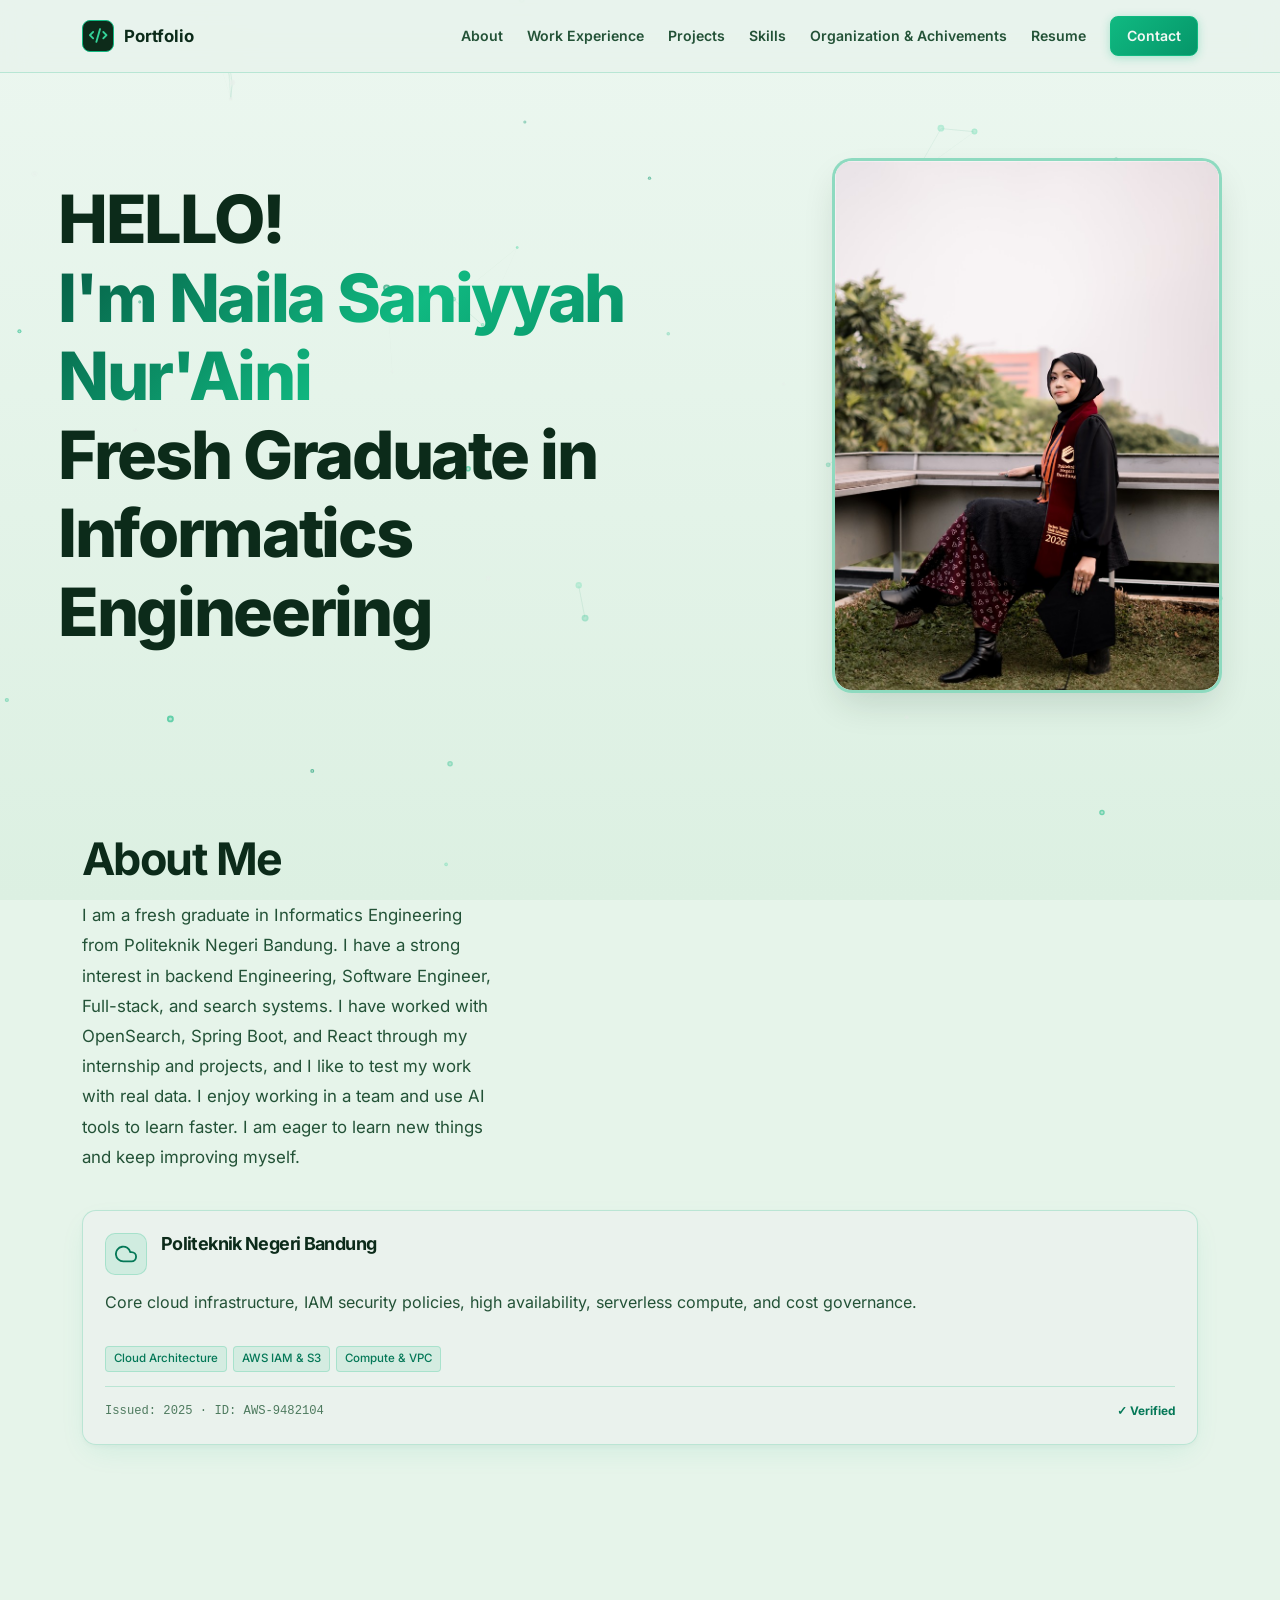
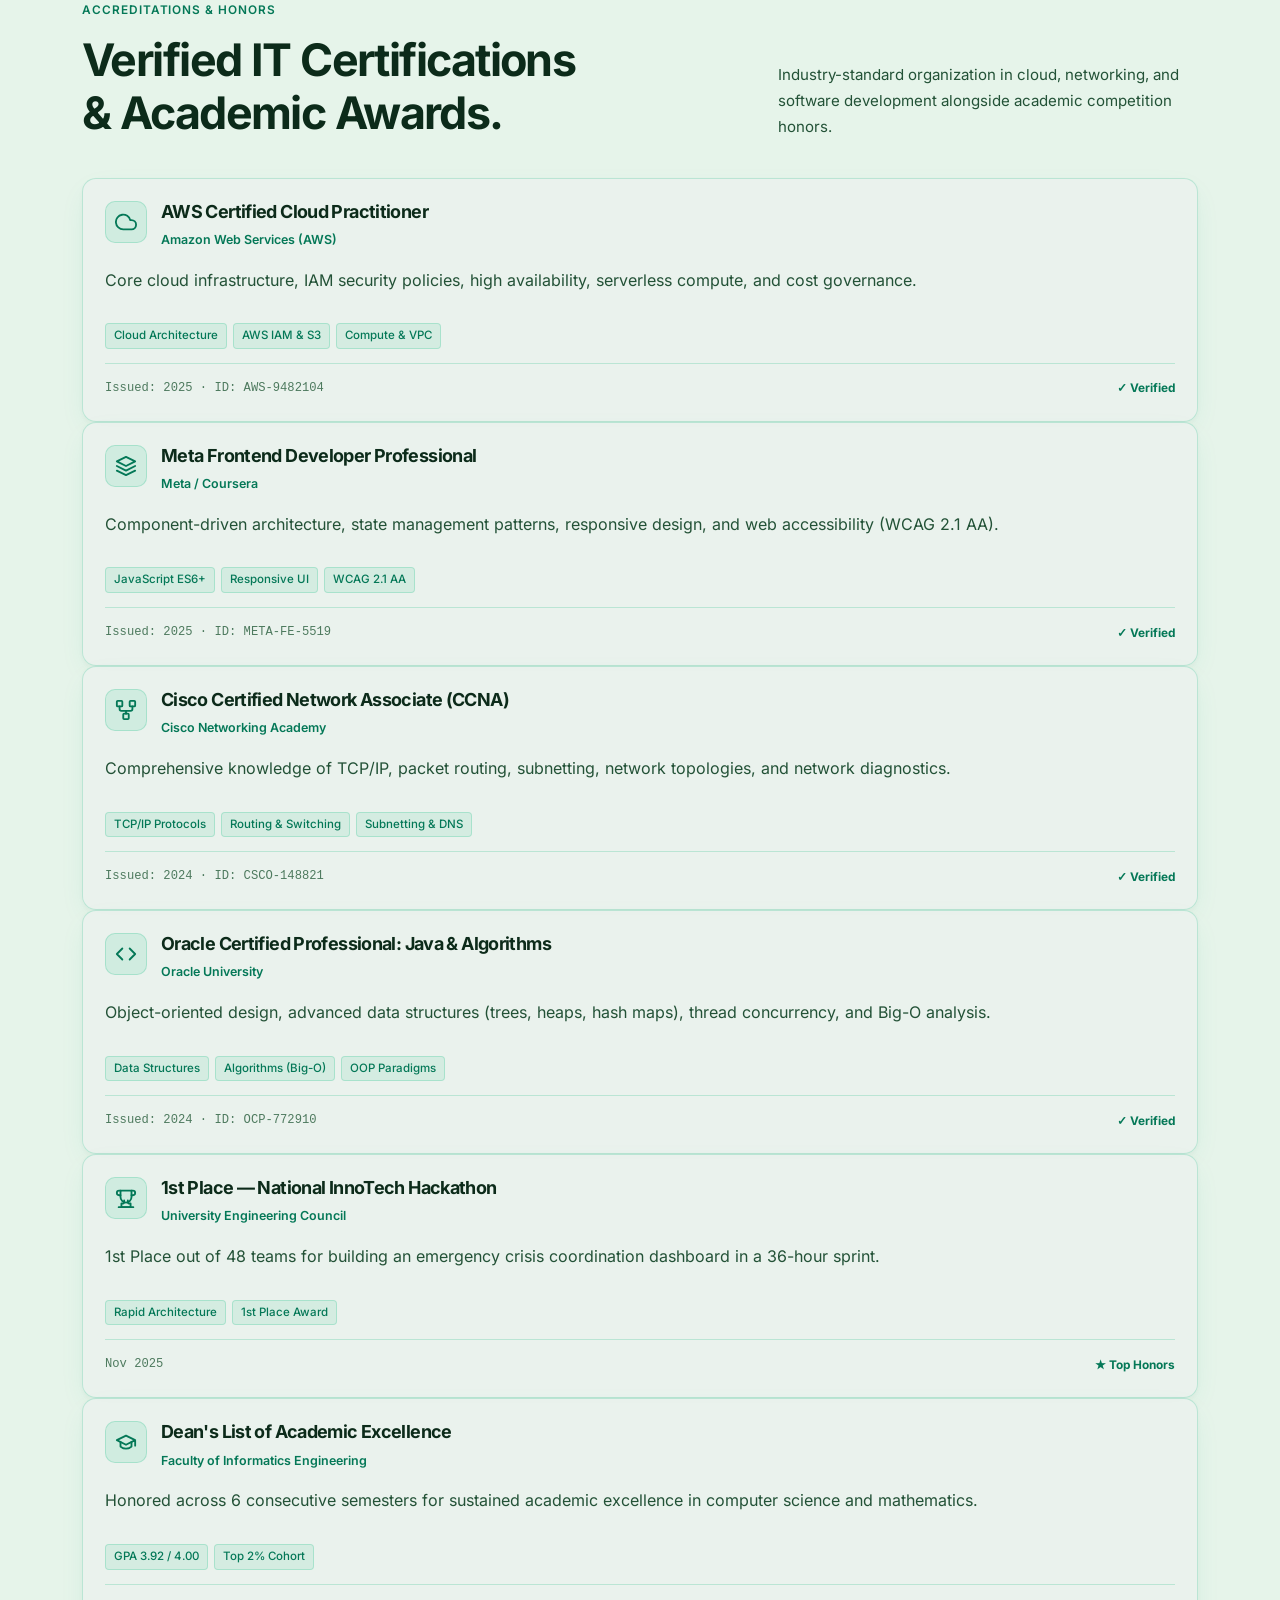
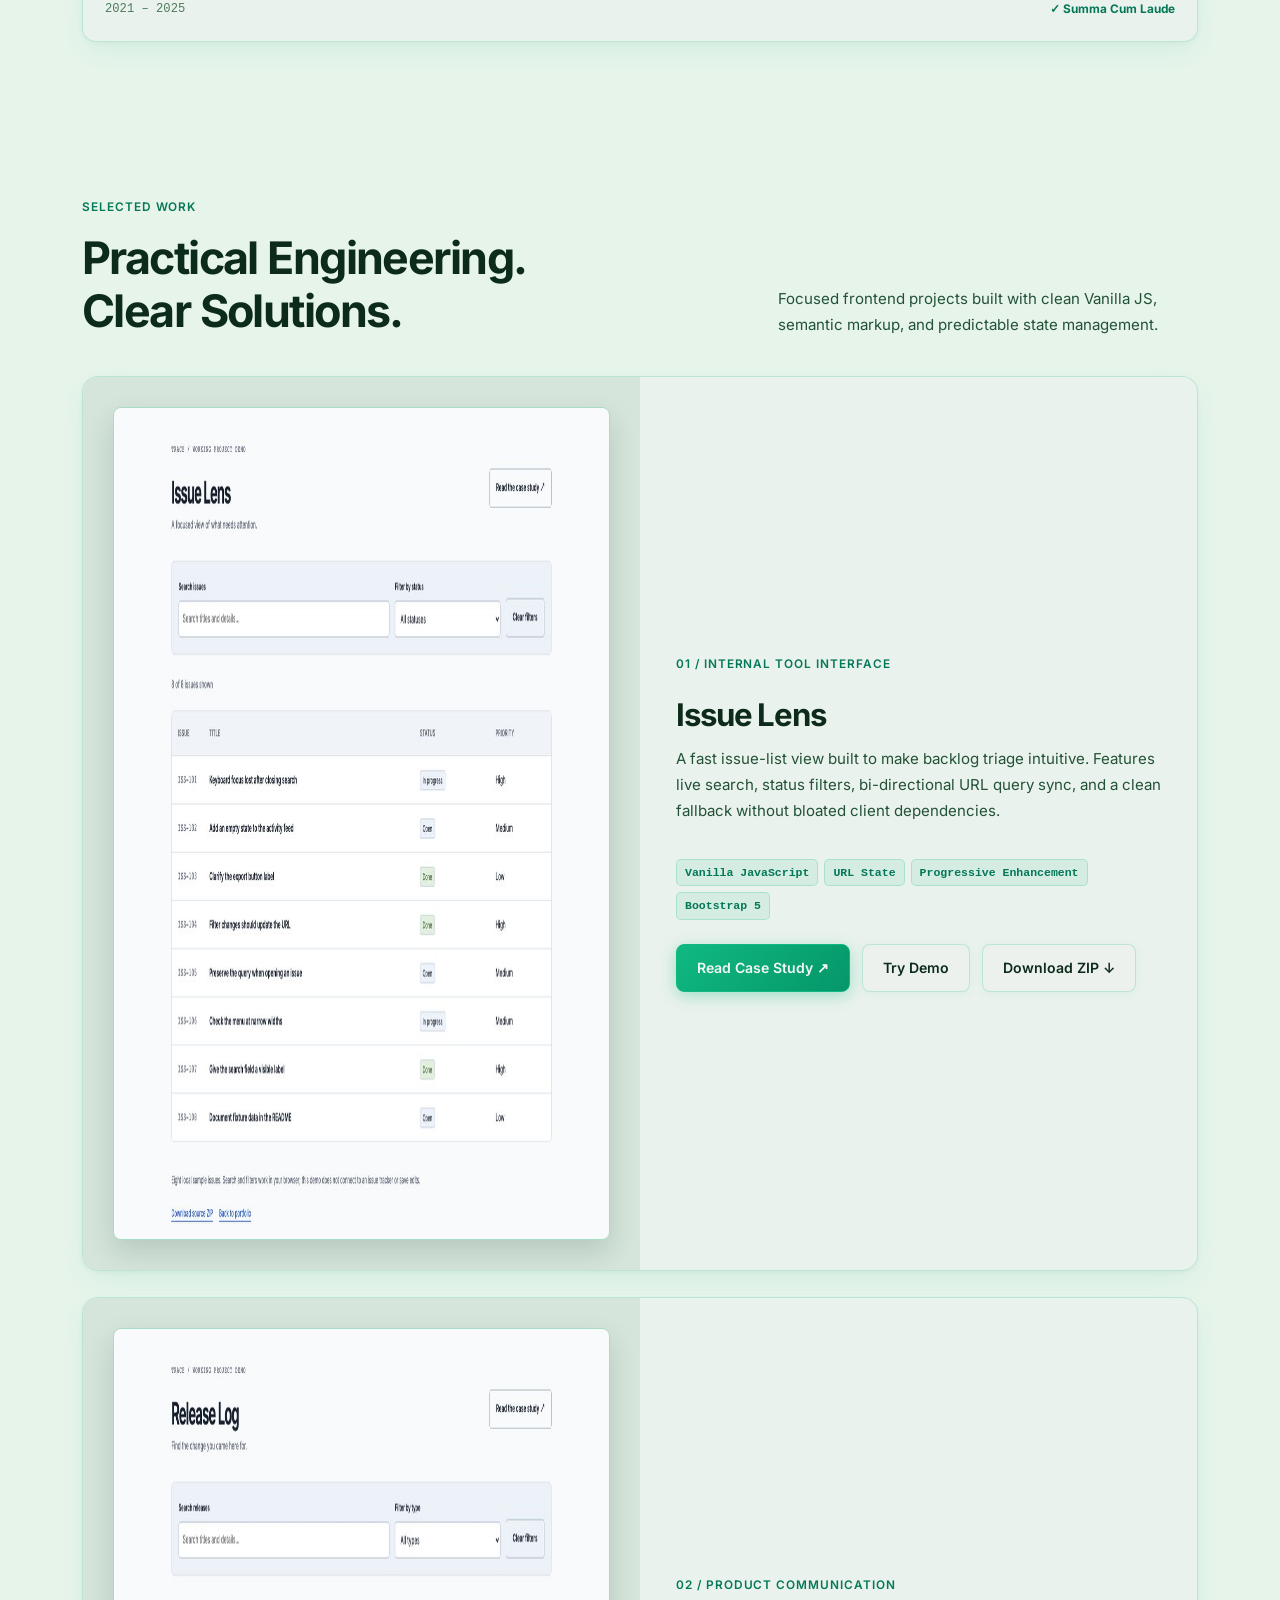
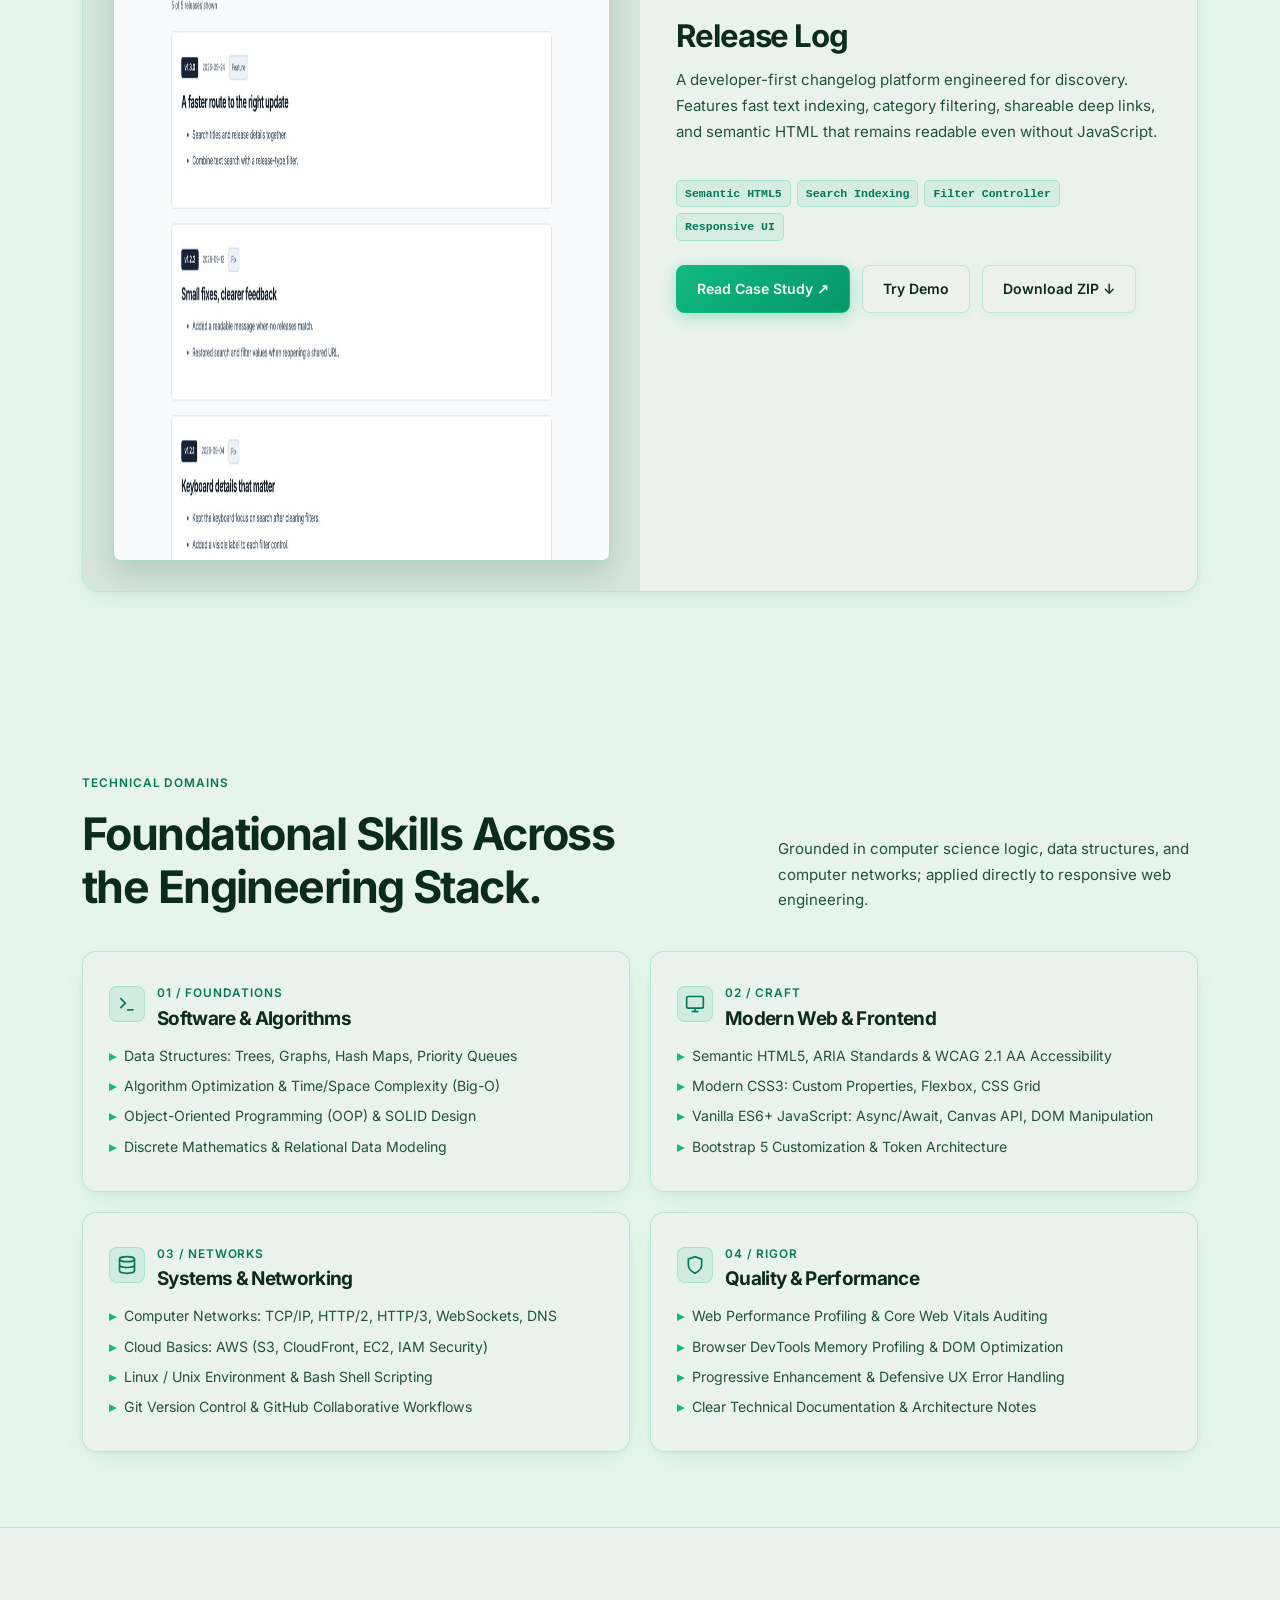
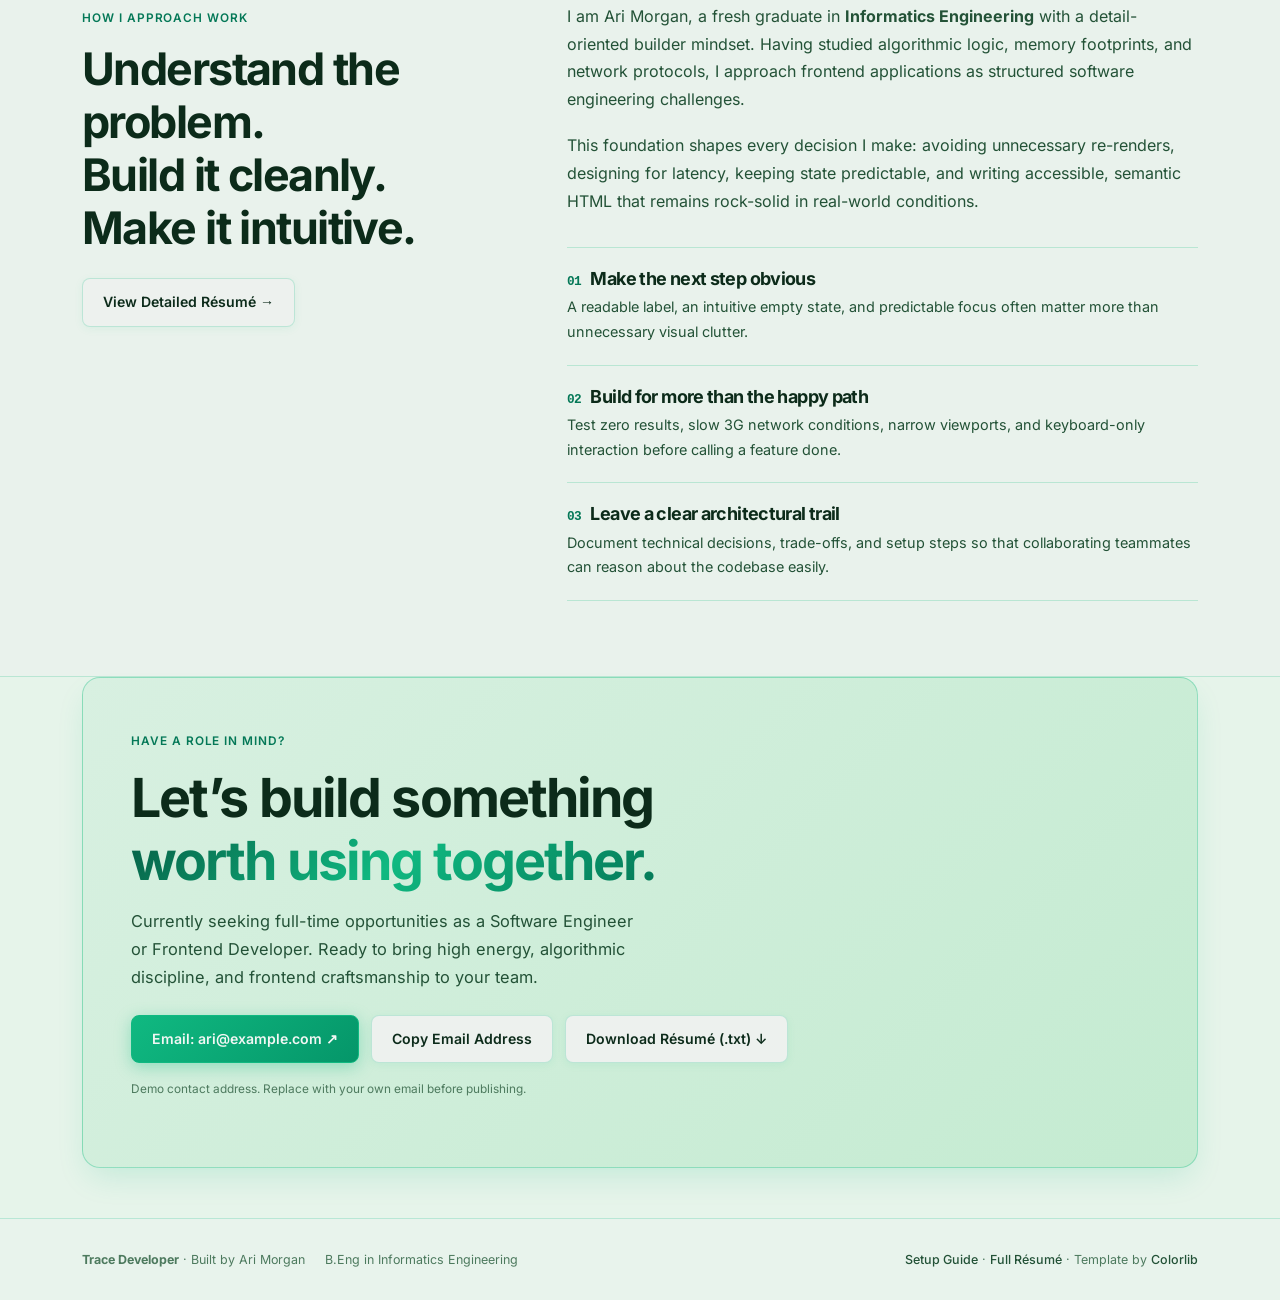
==== commit 72980ef8: "Fix .isi-aboutme layout: stack text vertically below About Me heading" ====
--- a/index.html
+++ b/index.html
@@ -18,7 +18,7 @@
   <link rel="stylesheet" href="https://cdnjs.cloudflare.com/ajax/libs/font-awesome/6.5.1/css/all.min.css">
 
   <!-- Minimalist Emerald Green Design System -->
-  <link rel="stylesheet" href="assets/style.css?v=2">
+  <link rel="stylesheet" href="assets/style.css?v=3">
 
   <!-- Calm Green Canvas Background -->
   <script src="assets/canvas-bg.js" defer></script>
@@ -48,15 +48,13 @@
         </button>
 
         <nav class="site-nav" id="site-nav" aria-label="Main navigation">
-          <a href="#about">About</a>
-          <a href="#edu">Education</a>
+          <a href="#about">About</a> <!--education masuk sini-->
           <a href="#work" class="active">Work Experience</a>
           <a href="#projects">Projects</a>
-          <a href="#organization">Organization</a>
           <a href="#skills">Skills</a>
-          <a href="#sertif">Achievements</a>
+          <a href="#organization">Organization & Achivements</a>
           <a href="resume.html">Resume</a>
-          <a class="nav-cta" href="#contact">Get in Touch ↗</a>
+          <a class="nav-cta" href="#contact">Contact</a>
         </nav>
       </div>
     </header>
@@ -69,45 +67,61 @@
             <!-- Hero Column Left: Bio & Highlights -->
             <div class="col-lg-7 hero-col-left">
               <h1>
-                Naila Saniyyah Nur'Aini.<br>
-                <span class="text-gradient">Fresh Graduate in Informatics Engineering</span><br>
-                From Politeknik Negeri Bandung.
+                HELLO!<br>
+                <span class="text-gradient">I'm Naila Saniyyah Nur'Aini</span><br>
+                Fresh Graduate in Informatics Engineering
               </h1>
             </div>
 
             <!-- Hero Column Right: Profile Photo -->
             <div class="col-lg-5 hero-col-right">
               <div class="hero-photo-container">
-                <div class="hero-photo-card" style="width: 270px; max-width: 100%; height: 350px; margin-left: auto; border-radius: 20px; overflow: hidden; border: 3px solid rgba(16, 185, 129, 0.42); box-shadow: 0 16px 36px -8px rgba(12, 43, 26, 0.16); position: relative;">
+                <div class="hero-photo-card" style="width: 390px; max-width: 100%; height: 535px; margin-left: auto; border-radius: 20px; overflow: hidden; border: 3px solid rgba(16, 185, 129, 0.42); box-shadow: 0 16px 36px -8px rgba(12, 43, 26, 0.16); position: relative;">
                   <img src="assets/profile.jpg" alt="Naila Saniyyah Nur'Aini" class="hero-photo-img" style="width: 100%; height: 100%; object-fit: cover; object-position: center top; display: block;" onerror="this.onerror=null;">
-                  <div class="hero-photo-badge">
-                    <span class="pulse-dot"></span>
-                    <span>Politeknik Negeri Bandung</span>
-                  </div>
-                </div>
-              </div>
-            </div>
-
-          </div>
-
-          <!-- Simple 4-Item Highlights Strip -->
-          <div class="hero-stats-row">
-            <div class="stat-item">
-              <span class="stat-value">3.92</span>
-              <span class="stat-label">Informatics GPA / Honors</span>
-            </div>
-            <div class="stat-item">
-              <span class="stat-value">4+</span>
-              <span class="stat-label">Verified IT organization</span>
-            </div>
-            <div class="stat-item">
-              <span class="stat-value">10+</span>
-              <span class="stat-label">Software Projects Built</span>
-            </div>
-            <div class="stat-item">
-              <span class="stat-value">100%</span>
-              <span class="stat-label">Code Rigor &amp; Testing</span>
-            </div>
+                  
+                </div>
+              </div>
+            </div>
+          </div>
+        </div>
+      </section>
+
+      <section class="section" id="about">
+        <div class="container">
+          <div class="section-top d-block">
+            <h2>About Me</h2>
+            <div class="isi-aboutme">
+              <p>
+                I am a fresh graduate in Informatics Engineering from Politeknik Negeri Bandung. I have a strong interest in backend Engineering, Software Engineer, Full-stack, and search systems. I have worked with OpenSearch, Spring Boot, and React through my internship and projects, and I like to test my work with real data. I enjoy working in a team and use AI tools to learn faster. I am eager to learn new things and keep improving myself.
+              </p>
+            </div>
+          </div>
+
+          <div class="collage-grid">
+            <article class="credential-card">
+              <div class="credential-header">
+                <div class="credential-icon" aria-hidden="true">
+                  <svg viewBox="0 0 24 24" fill="none" stroke="currentColor" stroke-width="2" stroke-linecap="round" stroke-linejoin="round">
+                    <path d="M18 10h-1.26A8 8 0 1 0 9 20h9a5 5 0 0 0 0-10z"></path>
+                  </svg>
+                </div>
+                <div class="credential-title-group">
+                  <h3>Politeknik Negeri Bandung</h3>
+                </div>
+              </div>
+              <p>
+                Core cloud infrastructure, IAM security policies, high availability, serverless compute, and cost governance.
+              </p>
+              <ul class="credential-tag-list">
+                <li class="credential-tag">Cloud Architecture</li>
+                <li class="credential-tag">AWS IAM &amp; S3</li>
+                <li class="credential-tag">Compute &amp; VPC</li>
+              </ul>
+              <div class="credential-meta">
+                <span class="mono">Issued: 2025 · ID: AWS-9482104</span>
+                <span class="badge-verified">✓ Verified</span>
+              </div>
+            </article>
           </div>
         </div>
       </section>
--- a/assets/style.css
+++ b/assets/style.css
@@ -740,6 +740,7 @@
 .credential-title-group h3 {
   font-size: 1.12rem;
   margin: 0 0 3px;
+  justify-content: center;
 }
 
 .credential-issuer {
@@ -1406,3 +1407,29 @@
     box-shadow: none;
   }
 }
+
+/* ==========================================================================
+   ABOUT ME SECTION
+   ========================================================================== */
+.section-top.d-block {
+  display: block;
+}
+
+.section-top:has(.isi-aboutme) {
+  display: flex;
+  flex-direction: column;
+  align-items: flex-start;
+  gap: 14px;
+}
+
+.isi-aboutme {
+  margin-top: 14px;
+  max-width: 820px;
+}
+
+.isi-aboutme p {
+  font-size: 1.05rem;
+  line-height: 1.8;
+  color: var(--text-secondary);
+  margin: 0;
+}
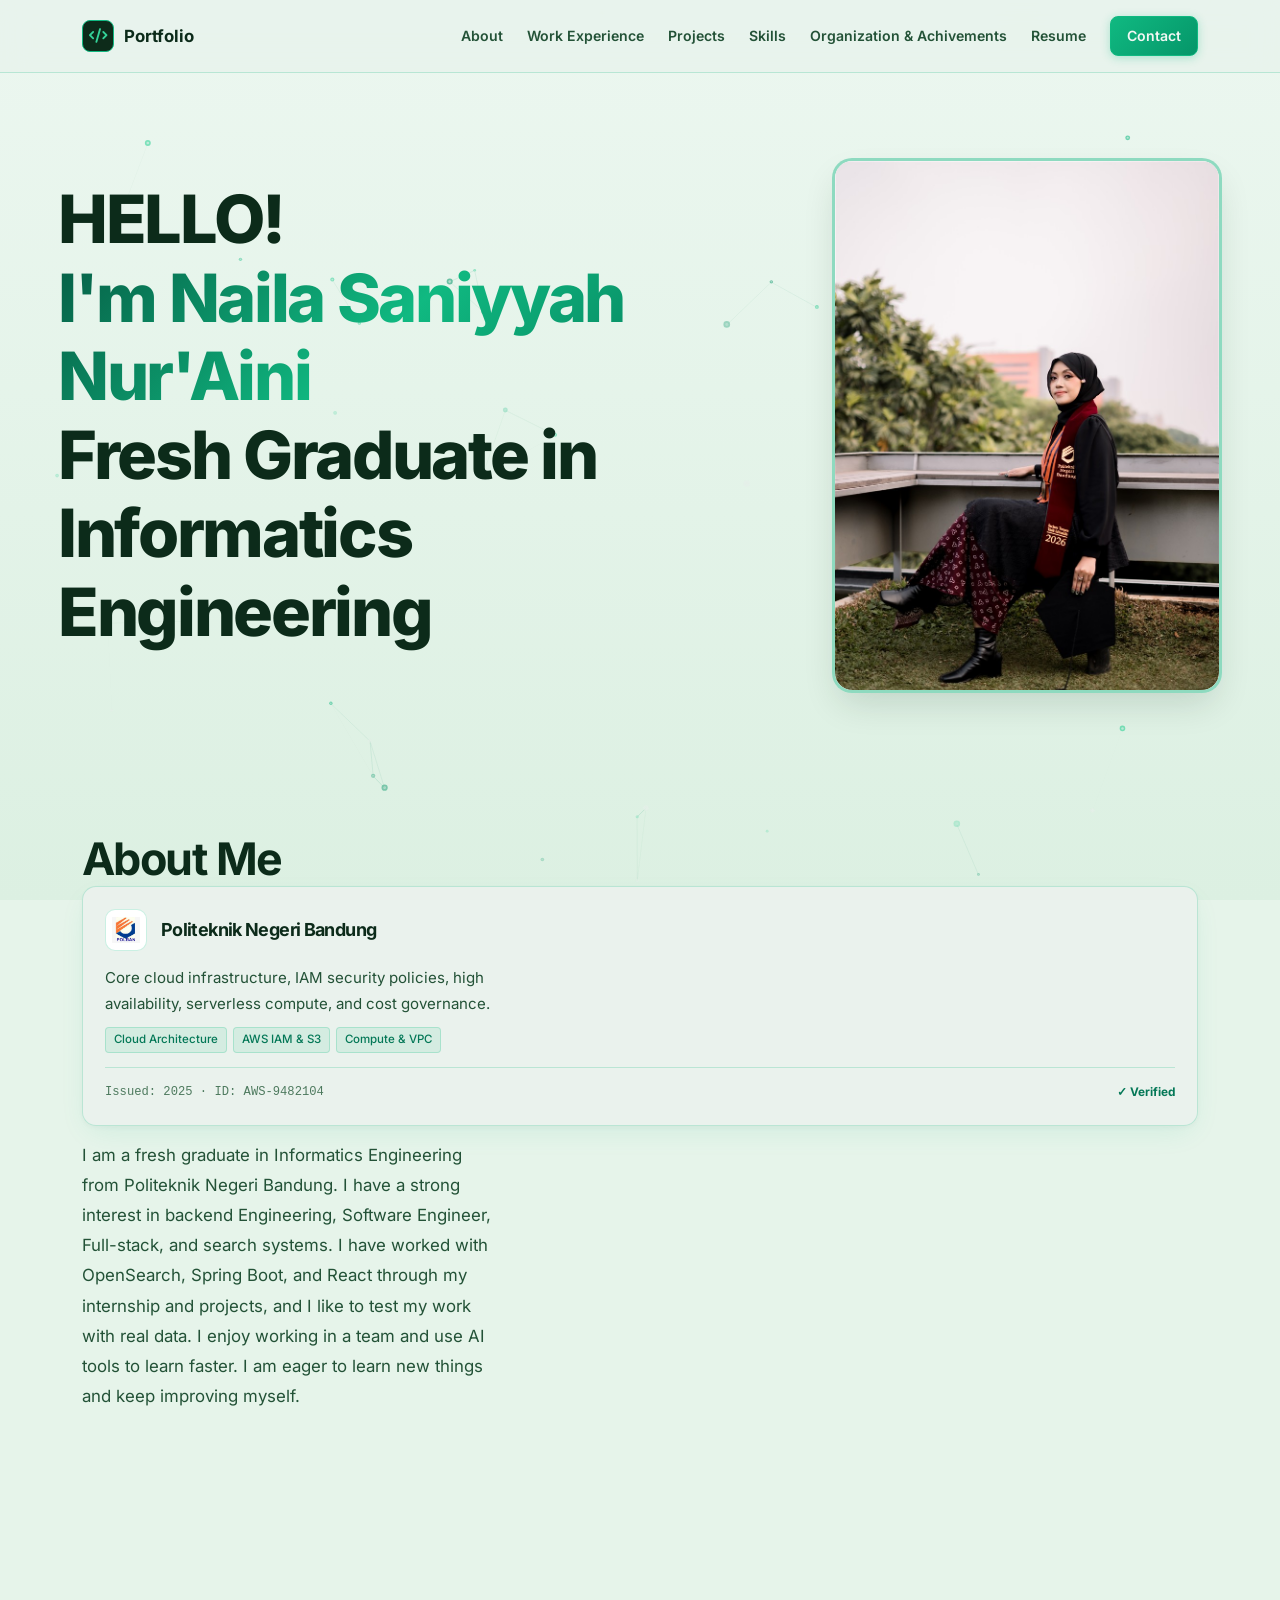
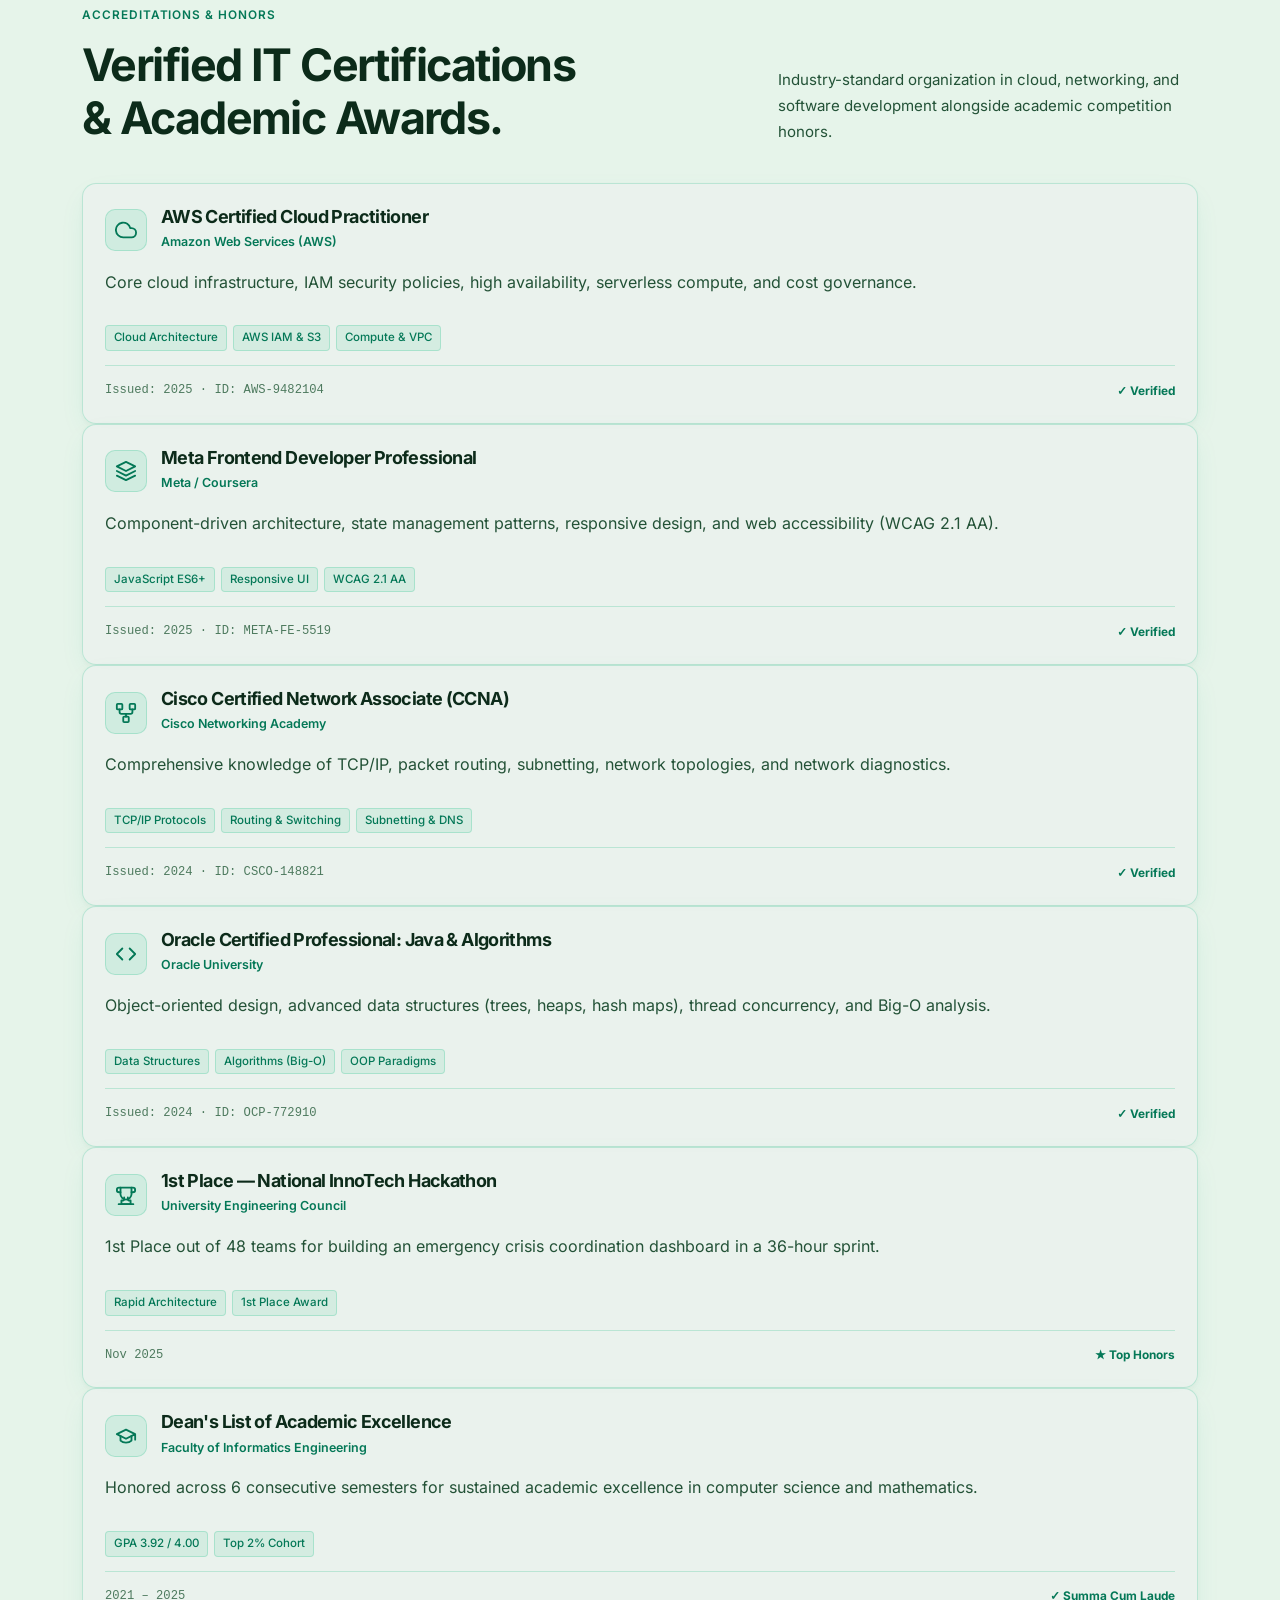
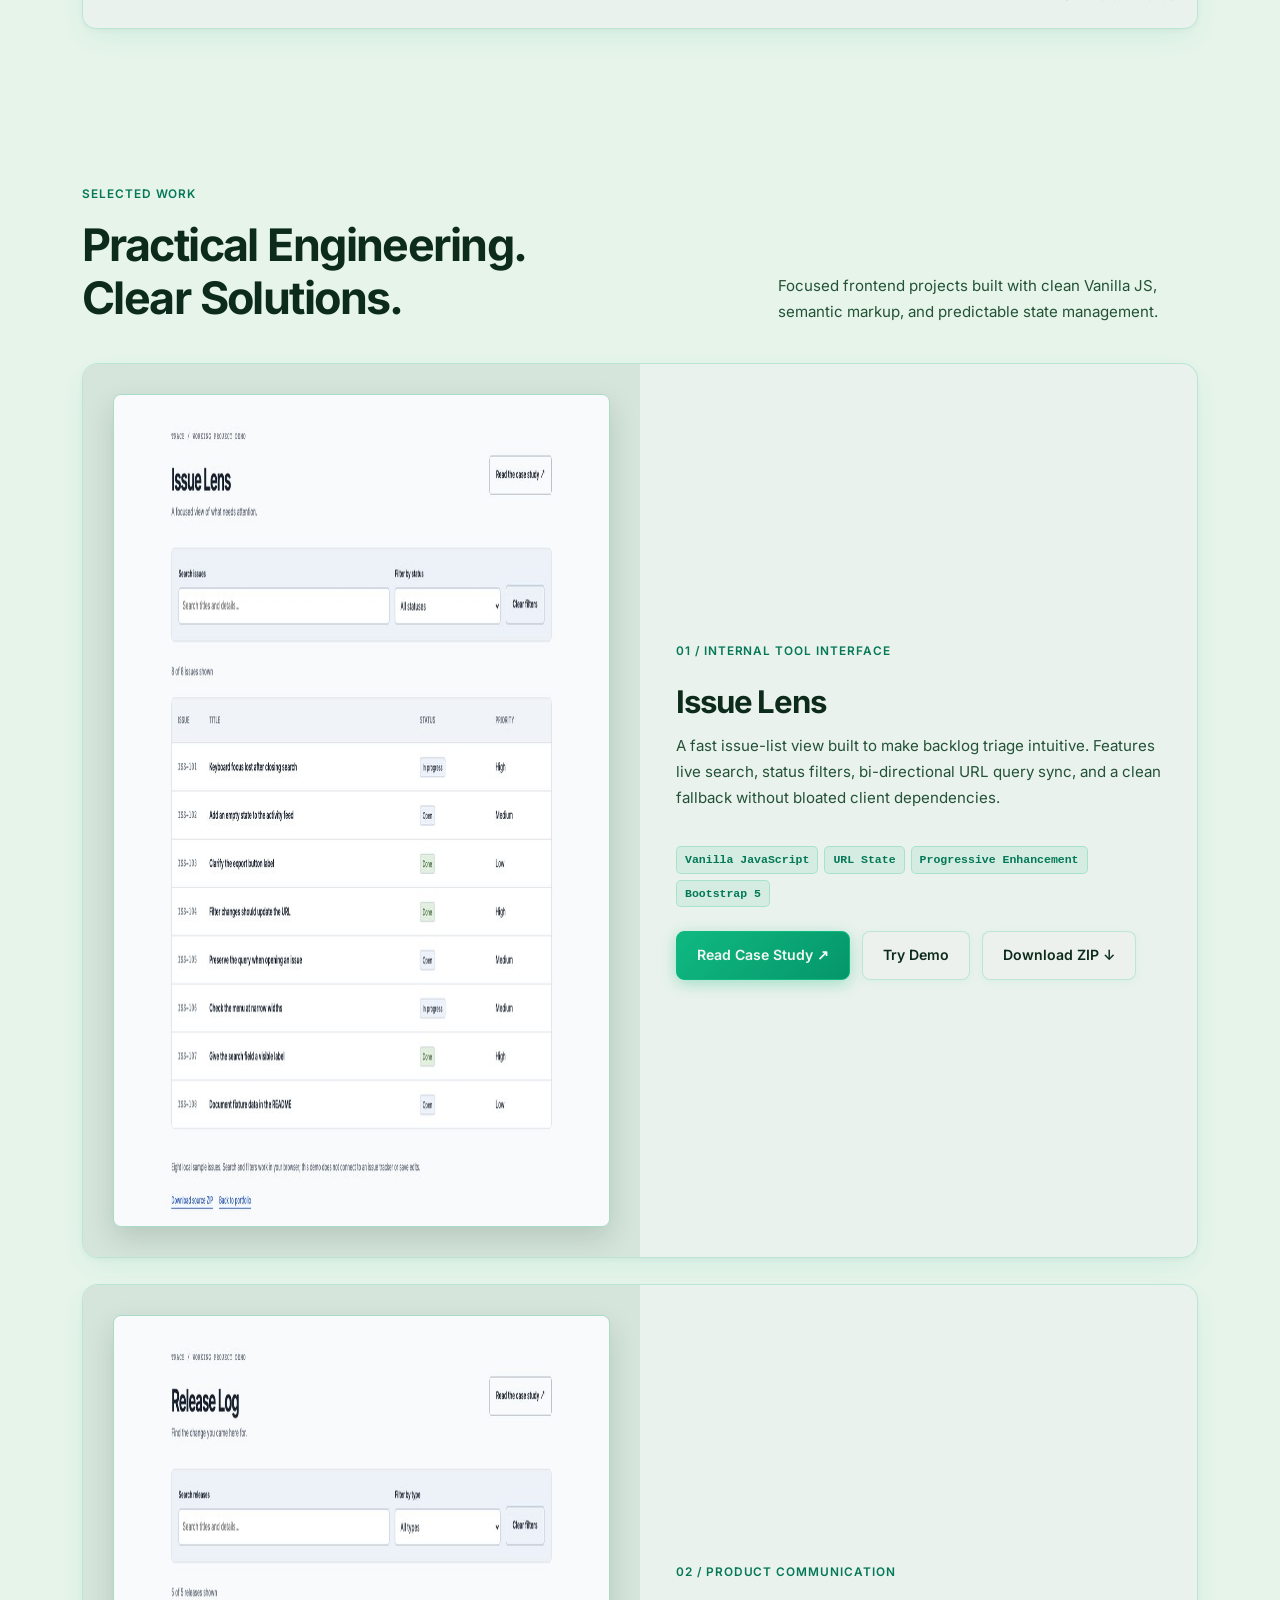
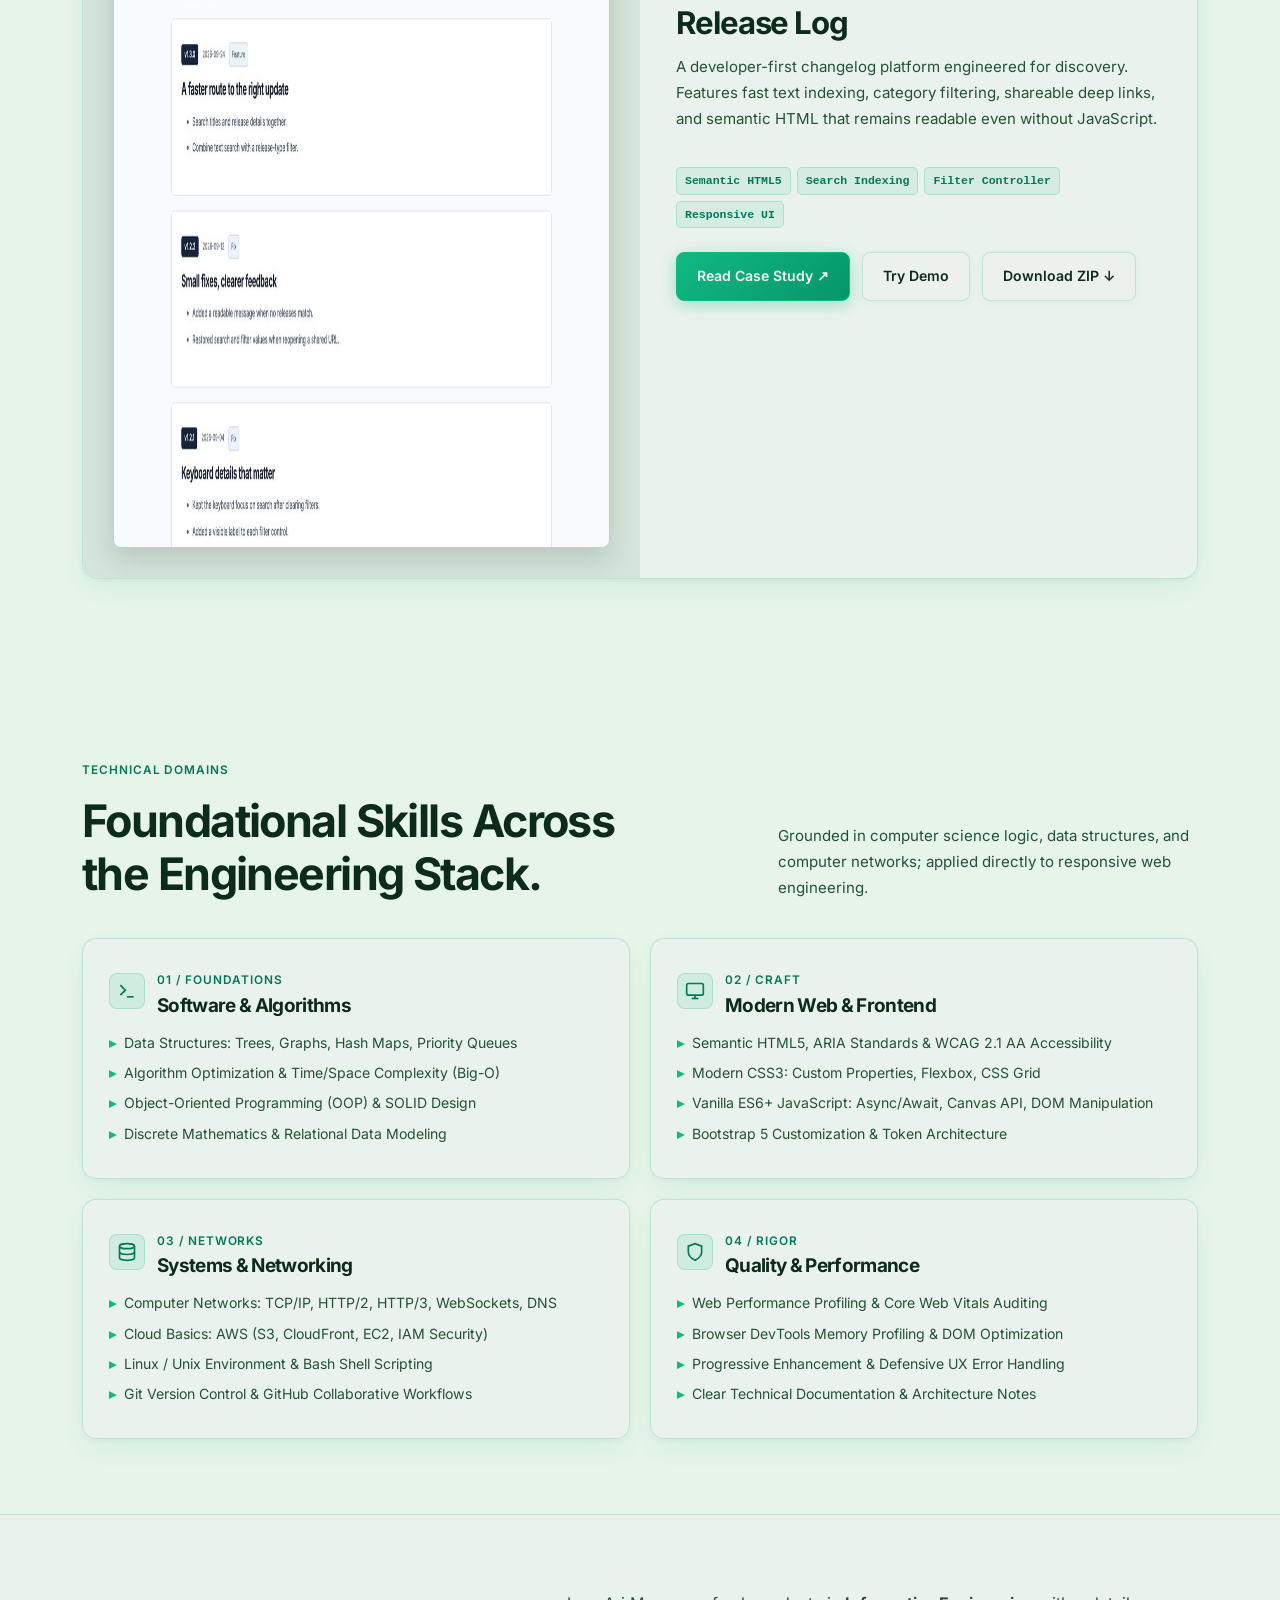
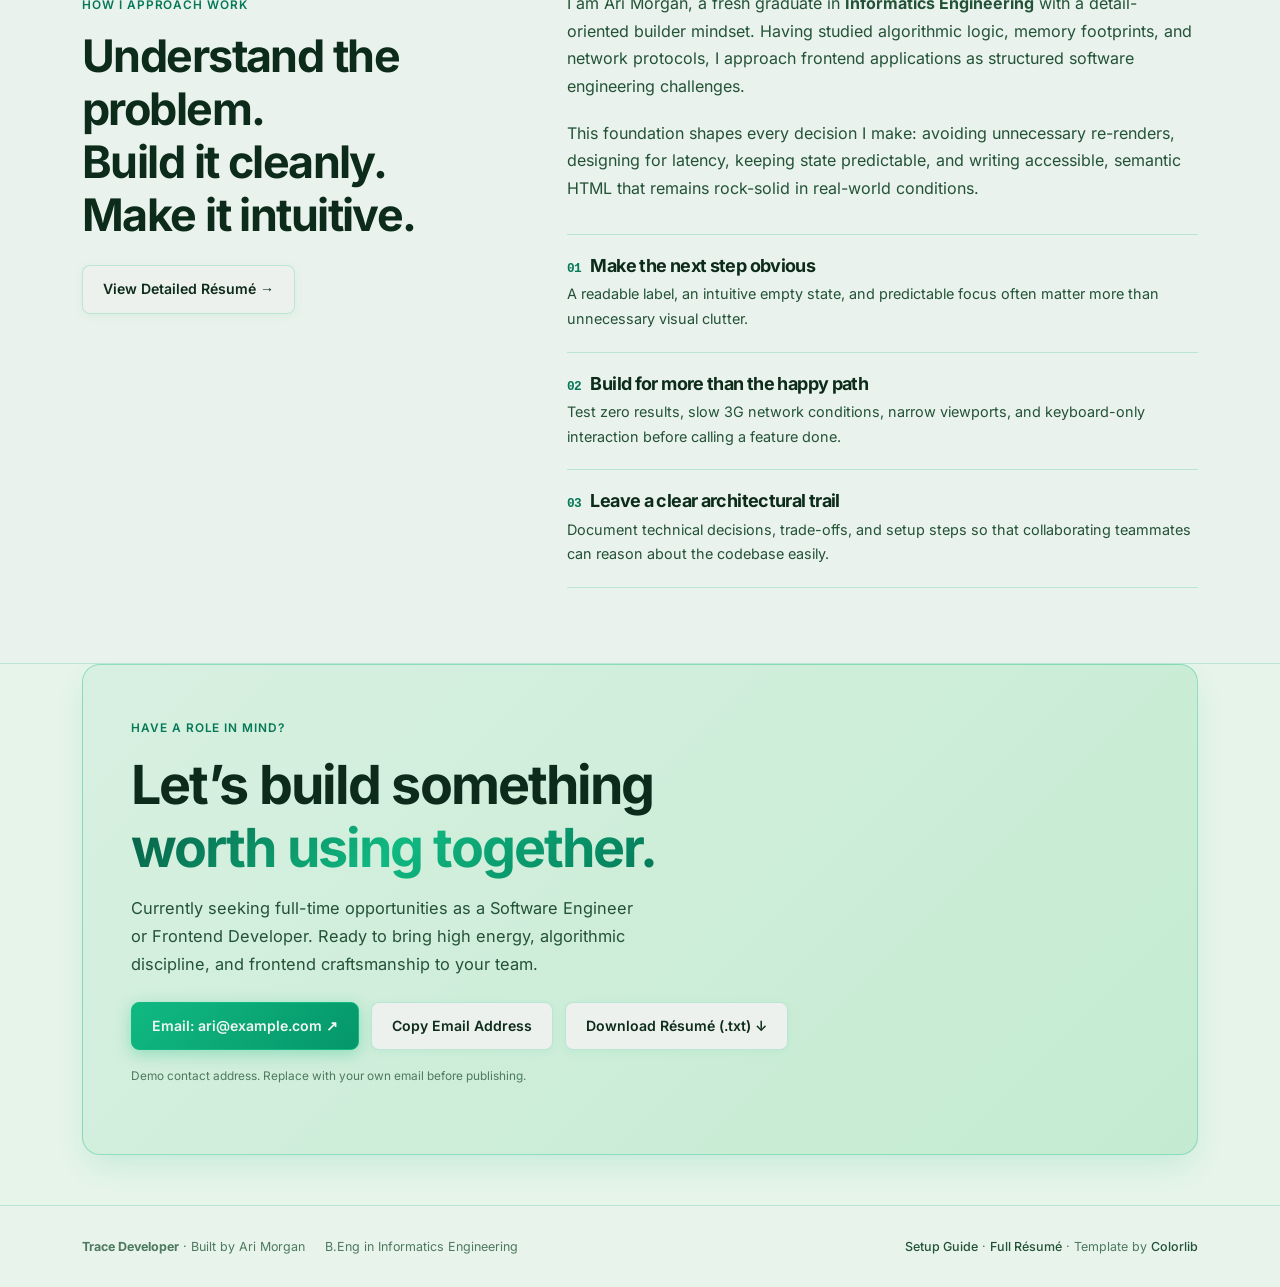
==== commit 30fd70b0: "Fix logo size and positioning on credential card" ====
--- a/index.html
+++ b/index.html
@@ -18,7 +18,7 @@
   <link rel="stylesheet" href="https://cdnjs.cloudflare.com/ajax/libs/font-awesome/6.5.1/css/all.min.css">
 
   <!-- Minimalist Emerald Green Design System -->
-  <link rel="stylesheet" href="assets/style.css?v=3">
+  <link rel="stylesheet" href="assets/style.css?v=4">
 
   <!-- Calm Green Canvas Background -->
   <script src="assets/canvas-bg.js" defer></script>
@@ -90,6 +90,30 @@
         <div class="container">
           <div class="section-top d-block">
             <h2>About Me</h2>
+              <div class="collage-grid">
+                <article class="credential-card">
+                  <div class="credential-header">
+                    <div class="credential-icon" aria-hidden="true" style="background: #ffffff; padding: 4px;">
+                      <img src="assets/polbaLogo.JPG" alt="Logo Politeknik Negeri Bandung" class="credential-logo-img" style="width: 28px; height: 28px; object-fit: contain; display: block;">
+                    </div>
+                    <div class="credential-title-group">
+                      <h3>Politeknik Negeri Bandung</h3>
+                    </div>
+                  </div>
+                  <p>
+                    Core cloud infrastructure, IAM security policies, high availability, serverless compute, and cost governance.
+                  </p>
+                  <ul class="credential-tag-list">
+                    <li class="credential-tag">Cloud Architecture</li>
+                    <li class="credential-tag">AWS IAM &amp; S3</li>
+                    <li class="credential-tag">Compute &amp; VPC</li>
+                  </ul>
+                  <div class="credential-meta">
+                    <span class="mono">Issued: 2025 · ID: AWS-9482104</span>
+                    <span class="badge-verified">✓ Verified</span>
+                  </div>
+                </article>
+              </div>
             <div class="isi-aboutme">
               <p>
                 I am a fresh graduate in Informatics Engineering from Politeknik Negeri Bandung. I have a strong interest in backend Engineering, Software Engineer, Full-stack, and search systems. I have worked with OpenSearch, Spring Boot, and React through my internship and projects, and I like to test my work with real data. I enjoy working in a team and use AI tools to learn faster. I am eager to learn new things and keep improving myself.
@@ -97,32 +121,7 @@
             </div>
           </div>
 
-          <div class="collage-grid">
-            <article class="credential-card">
-              <div class="credential-header">
-                <div class="credential-icon" aria-hidden="true">
-                  <svg viewBox="0 0 24 24" fill="none" stroke="currentColor" stroke-width="2" stroke-linecap="round" stroke-linejoin="round">
-                    <path d="M18 10h-1.26A8 8 0 1 0 9 20h9a5 5 0 0 0 0-10z"></path>
-                  </svg>
-                </div>
-                <div class="credential-title-group">
-                  <h3>Politeknik Negeri Bandung</h3>
-                </div>
-              </div>
-              <p>
-                Core cloud infrastructure, IAM security policies, high availability, serverless compute, and cost governance.
-              </p>
-              <ul class="credential-tag-list">
-                <li class="credential-tag">Cloud Architecture</li>
-                <li class="credential-tag">AWS IAM &amp; S3</li>
-                <li class="credential-tag">Compute &amp; VPC</li>
-              </ul>
-              <div class="credential-meta">
-                <span class="mono">Issued: 2025 · ID: AWS-9482104</span>
-                <span class="badge-verified">✓ Verified</span>
-              </div>
-            </article>
-          </div>
+          
         </div>
       </section>
 
--- a/assets/style.css
+++ b/assets/style.css
@@ -691,7 +691,7 @@
    ========================================================================== */
 .credentials-grid {
   display: grid;
-  grid-template-columns: repeat(auto-fill, minmax(340px, 1fr));
+  grid-template-columns: repeat(auto-fill, minmax(140px, 1fr));
   gap: 18px;
 }
 
@@ -714,7 +714,7 @@
 
 .credential-header {
   display: flex;
-  align-items: flex-start;
+  align-items: center;
   gap: 14px;
   margin-bottom: 14px;
 }
@@ -729,7 +729,13 @@
   align-items: center;
   justify-content: center;
   flex-shrink: 0;
-  color: var(--green-deep);
+  overflow: hidden;
+  color: var(--green-deep);
+}
+
+.credential-icon:has(img) {
+  background: #ffffff;
+  padding: 4px;
 }
 
 .credential-icon svg {
@@ -737,9 +743,19 @@
   height: 22px;
 }
 
+.credential-icon img,
+.credential-logo-img {
+  width: 100%;
+  height: 100%;
+  max-width: 28px;
+  max-height: 28px;
+  object-fit: contain;
+  display: block;
+}
+
 .credential-title-group h3 {
   font-size: 1.12rem;
-  margin: 0 0 3px;
+  margin: 0;
   justify-content: center;
 }
 
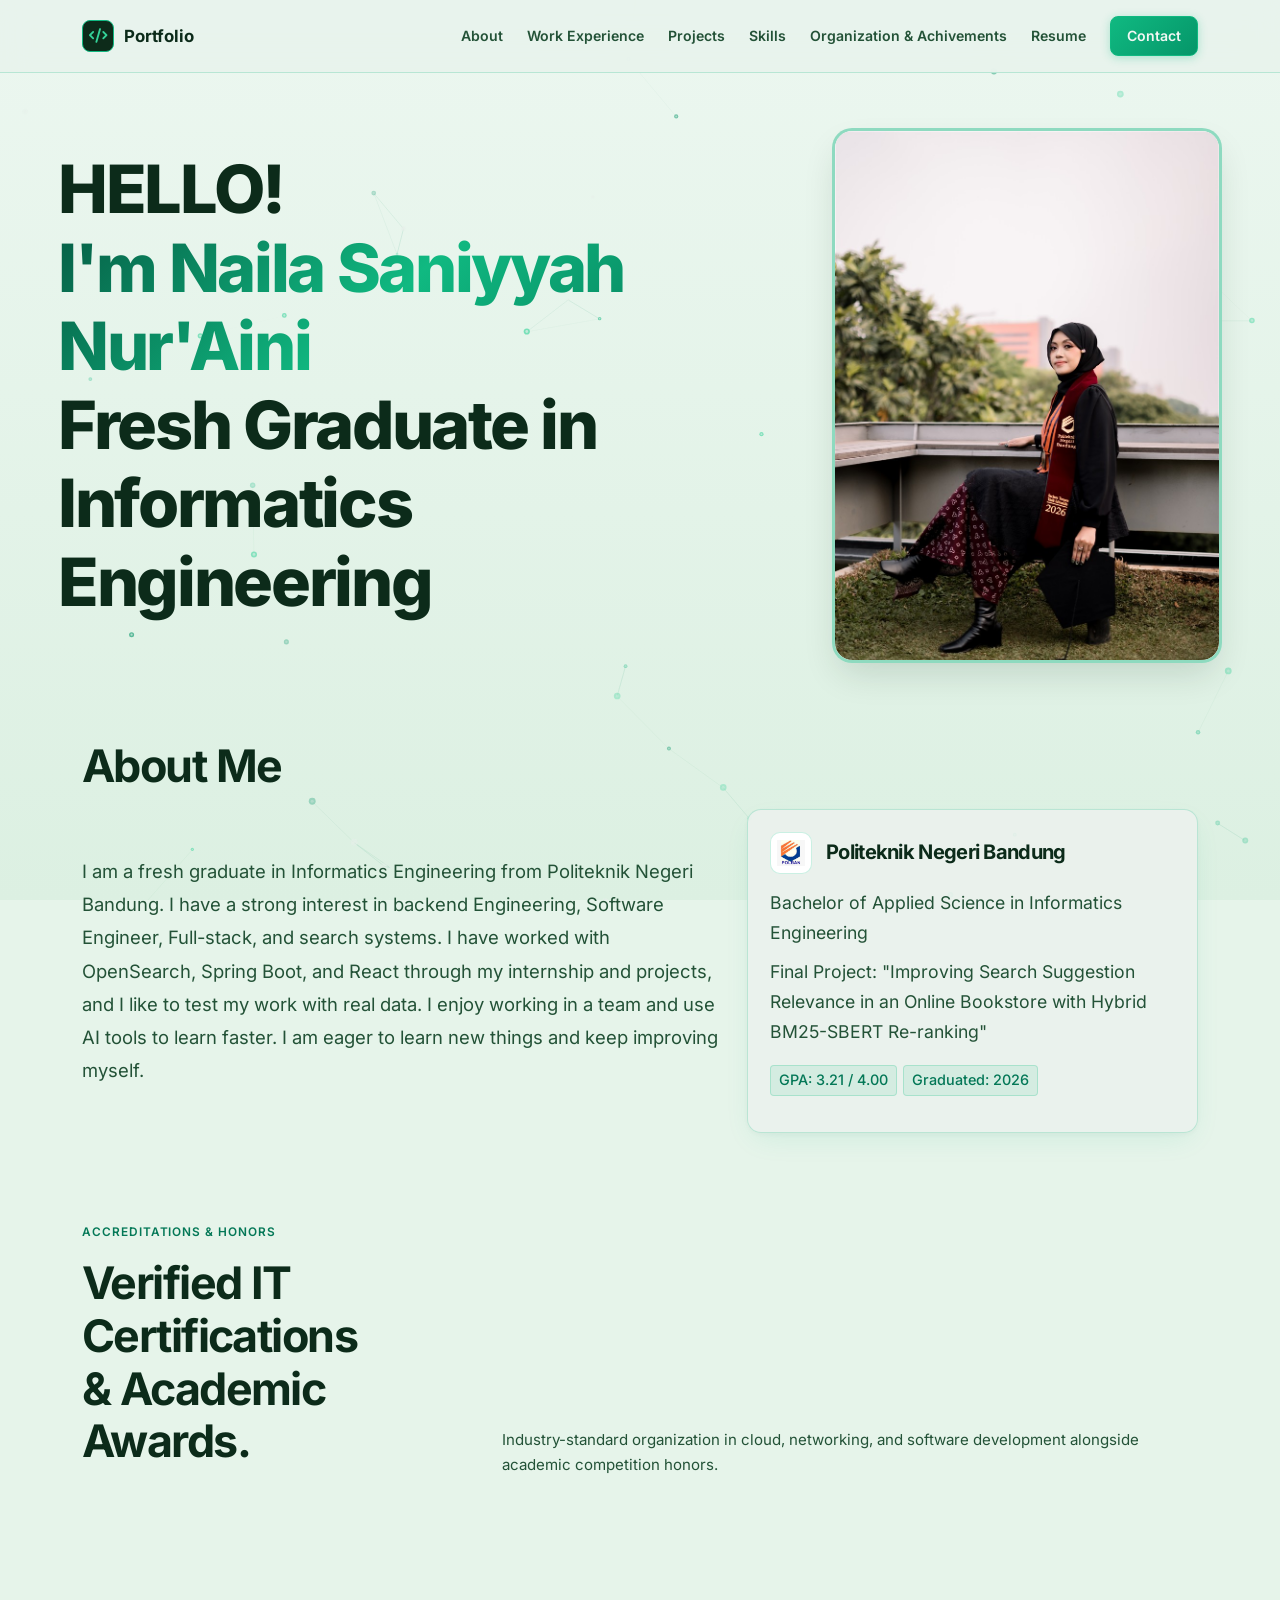
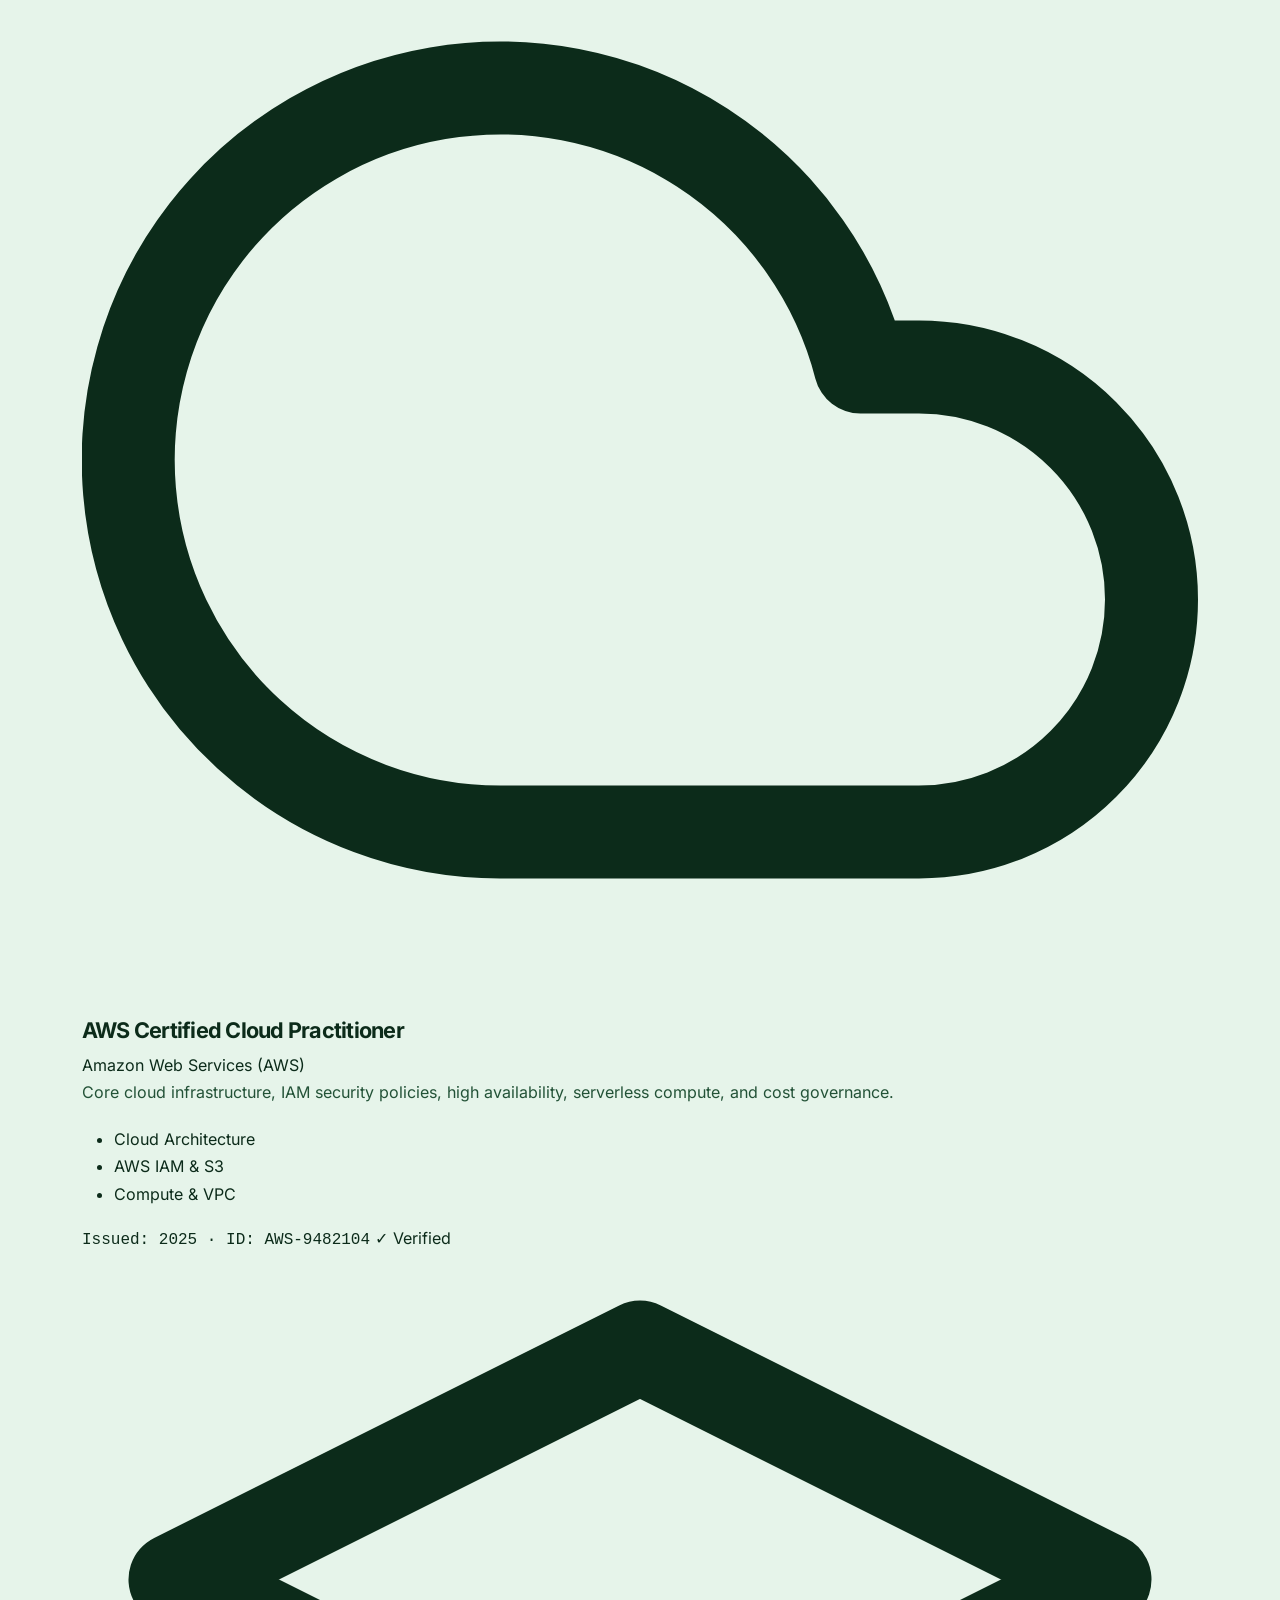
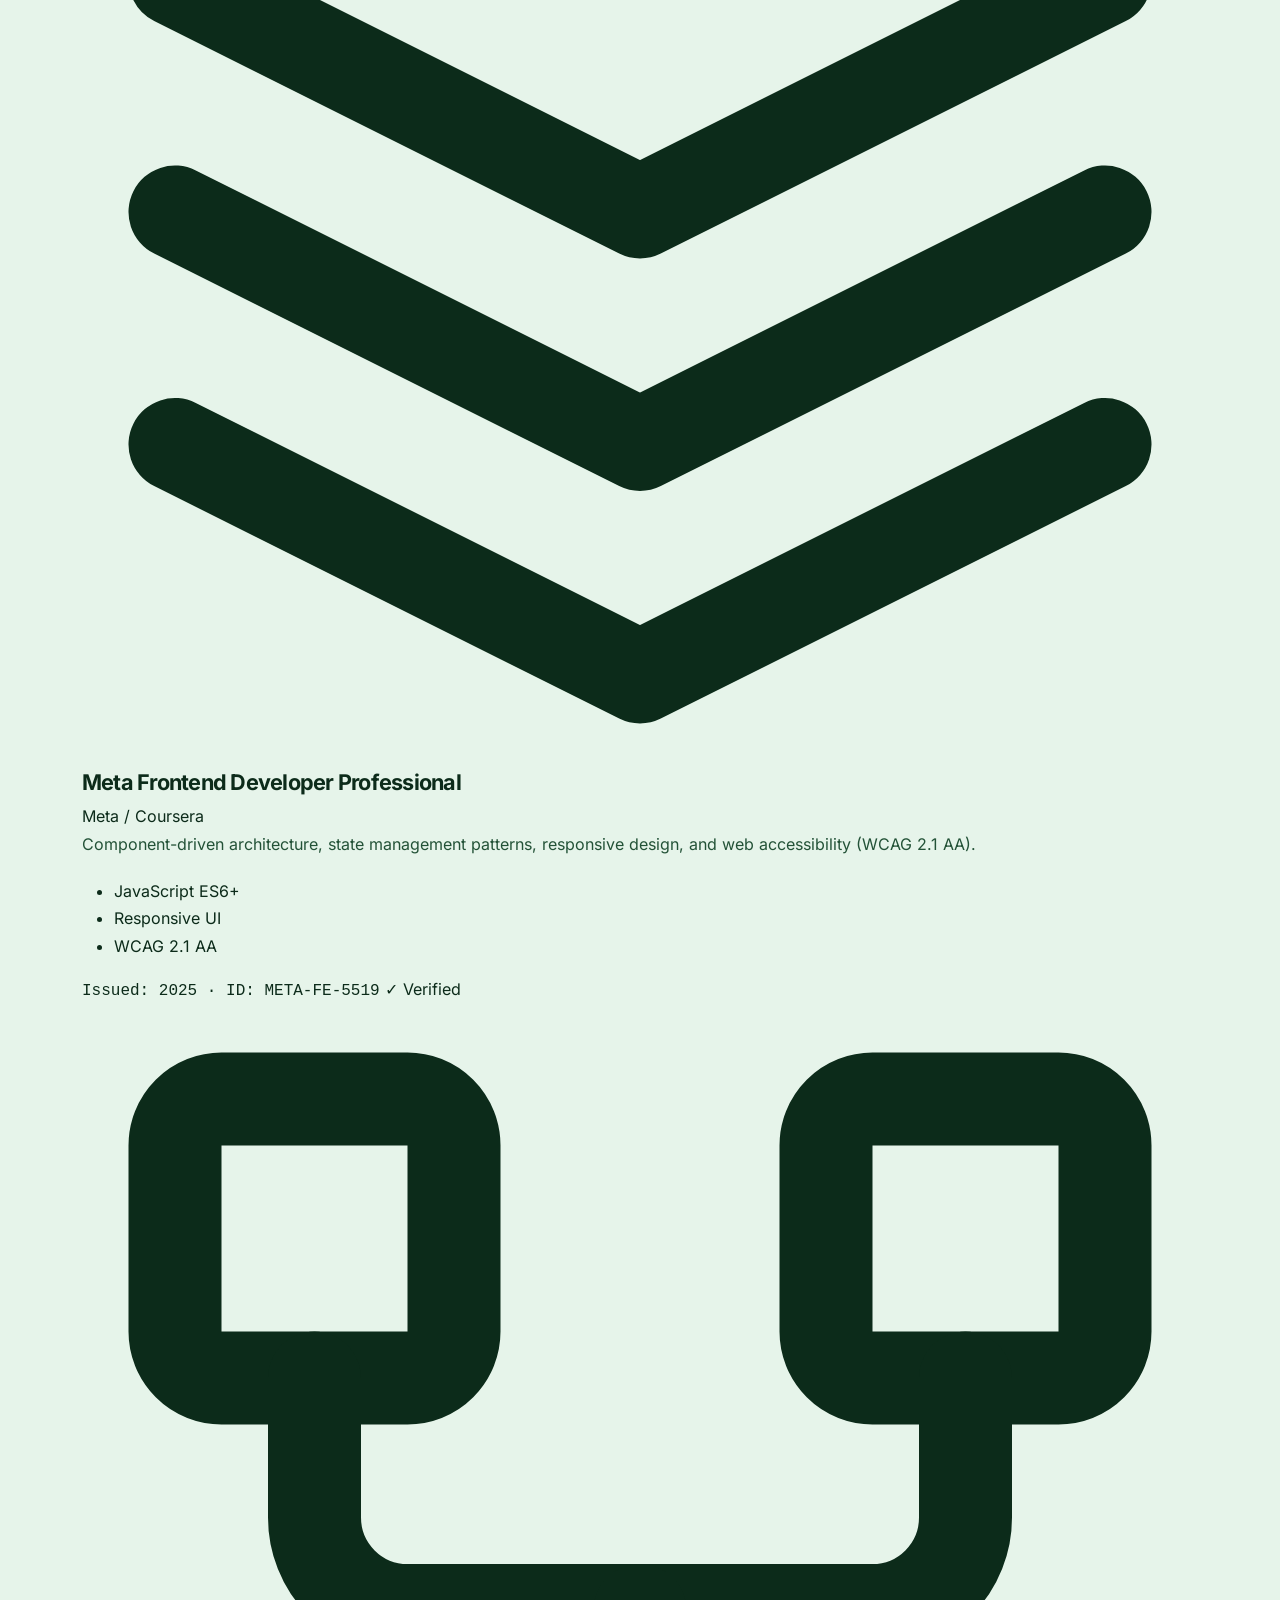
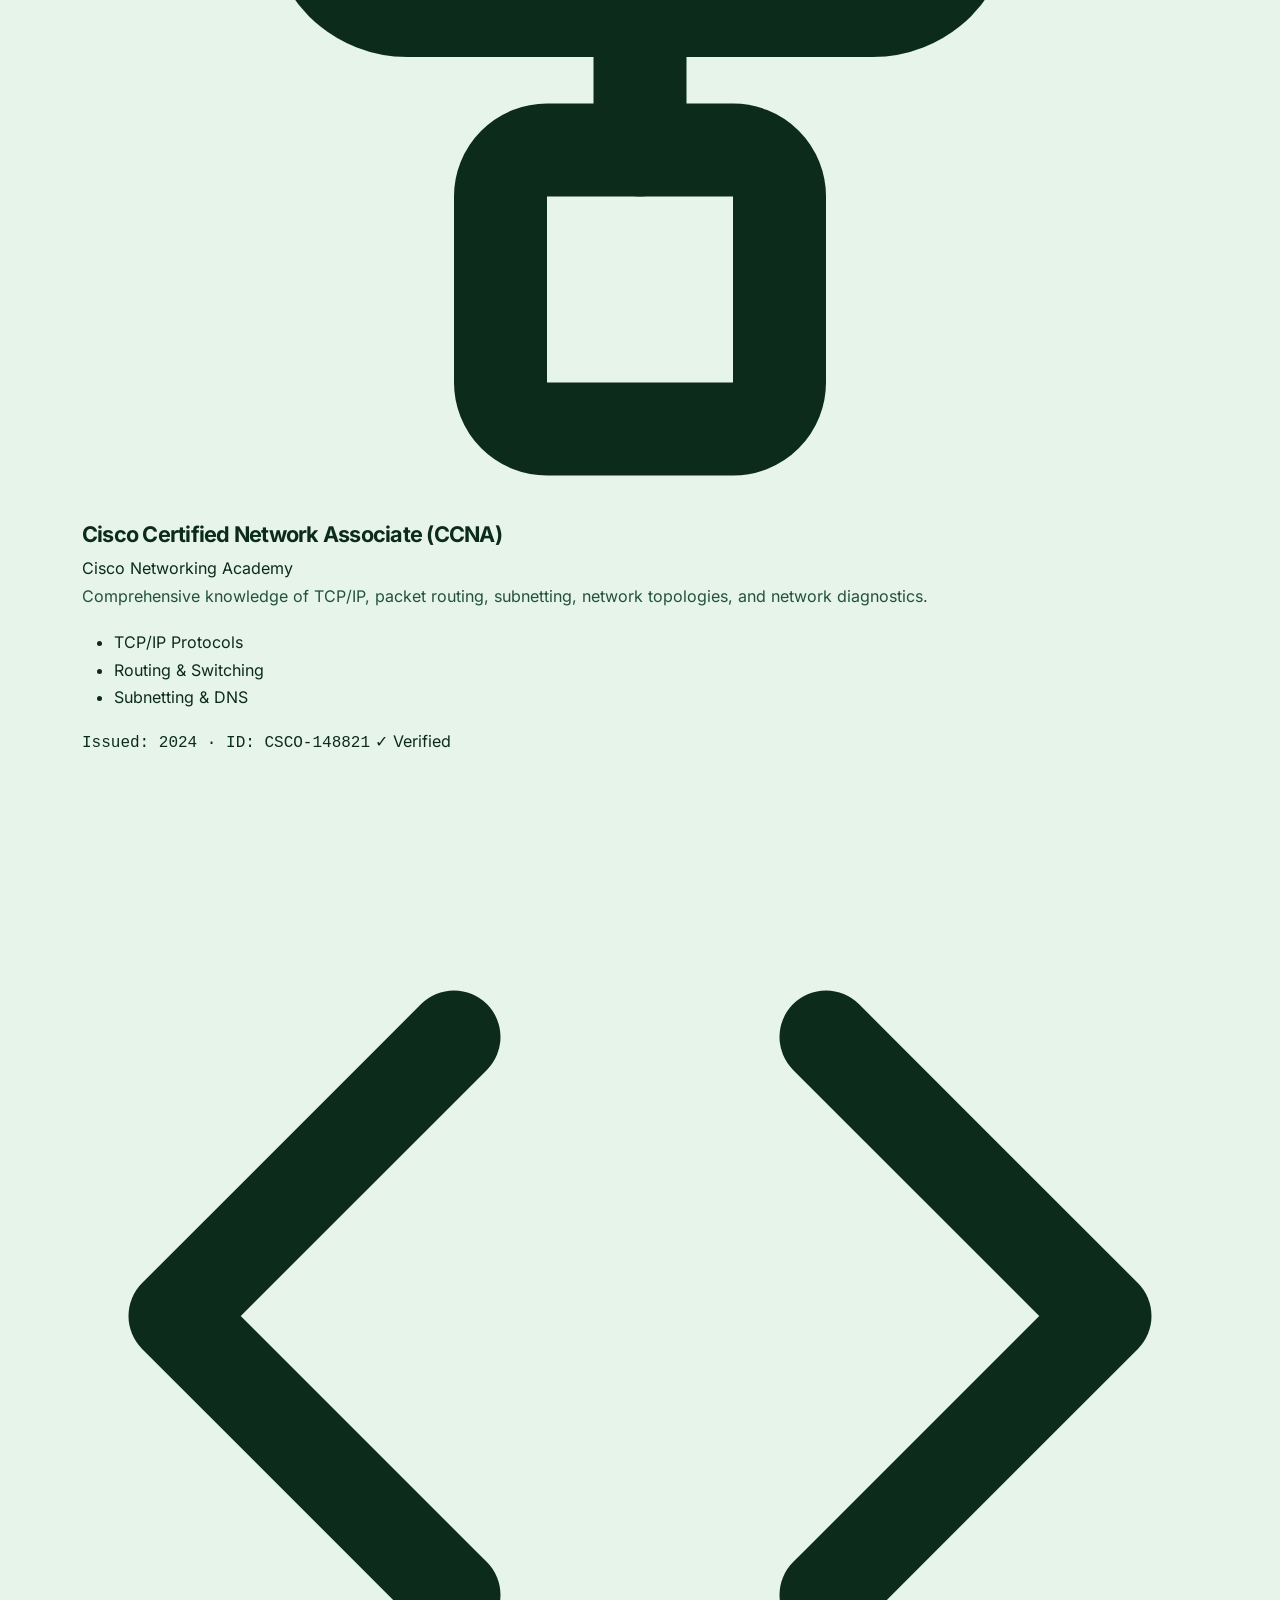
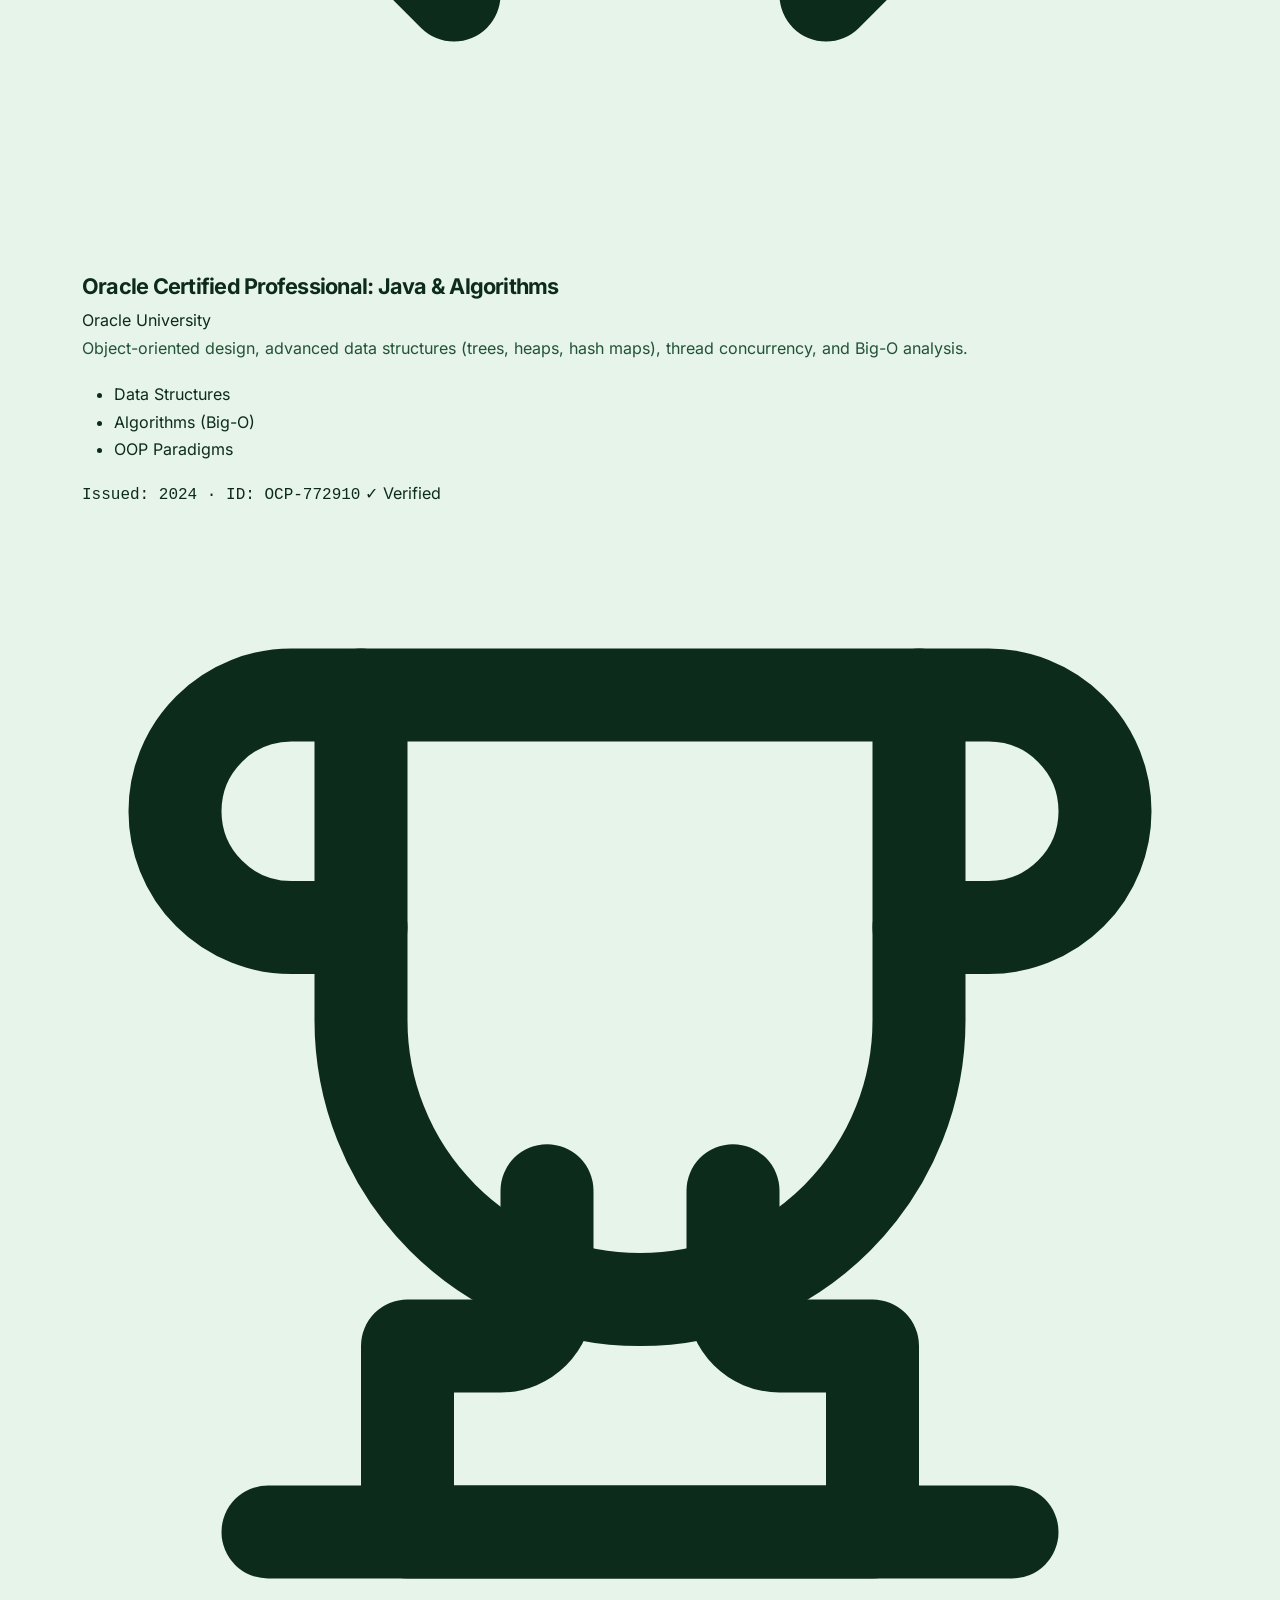
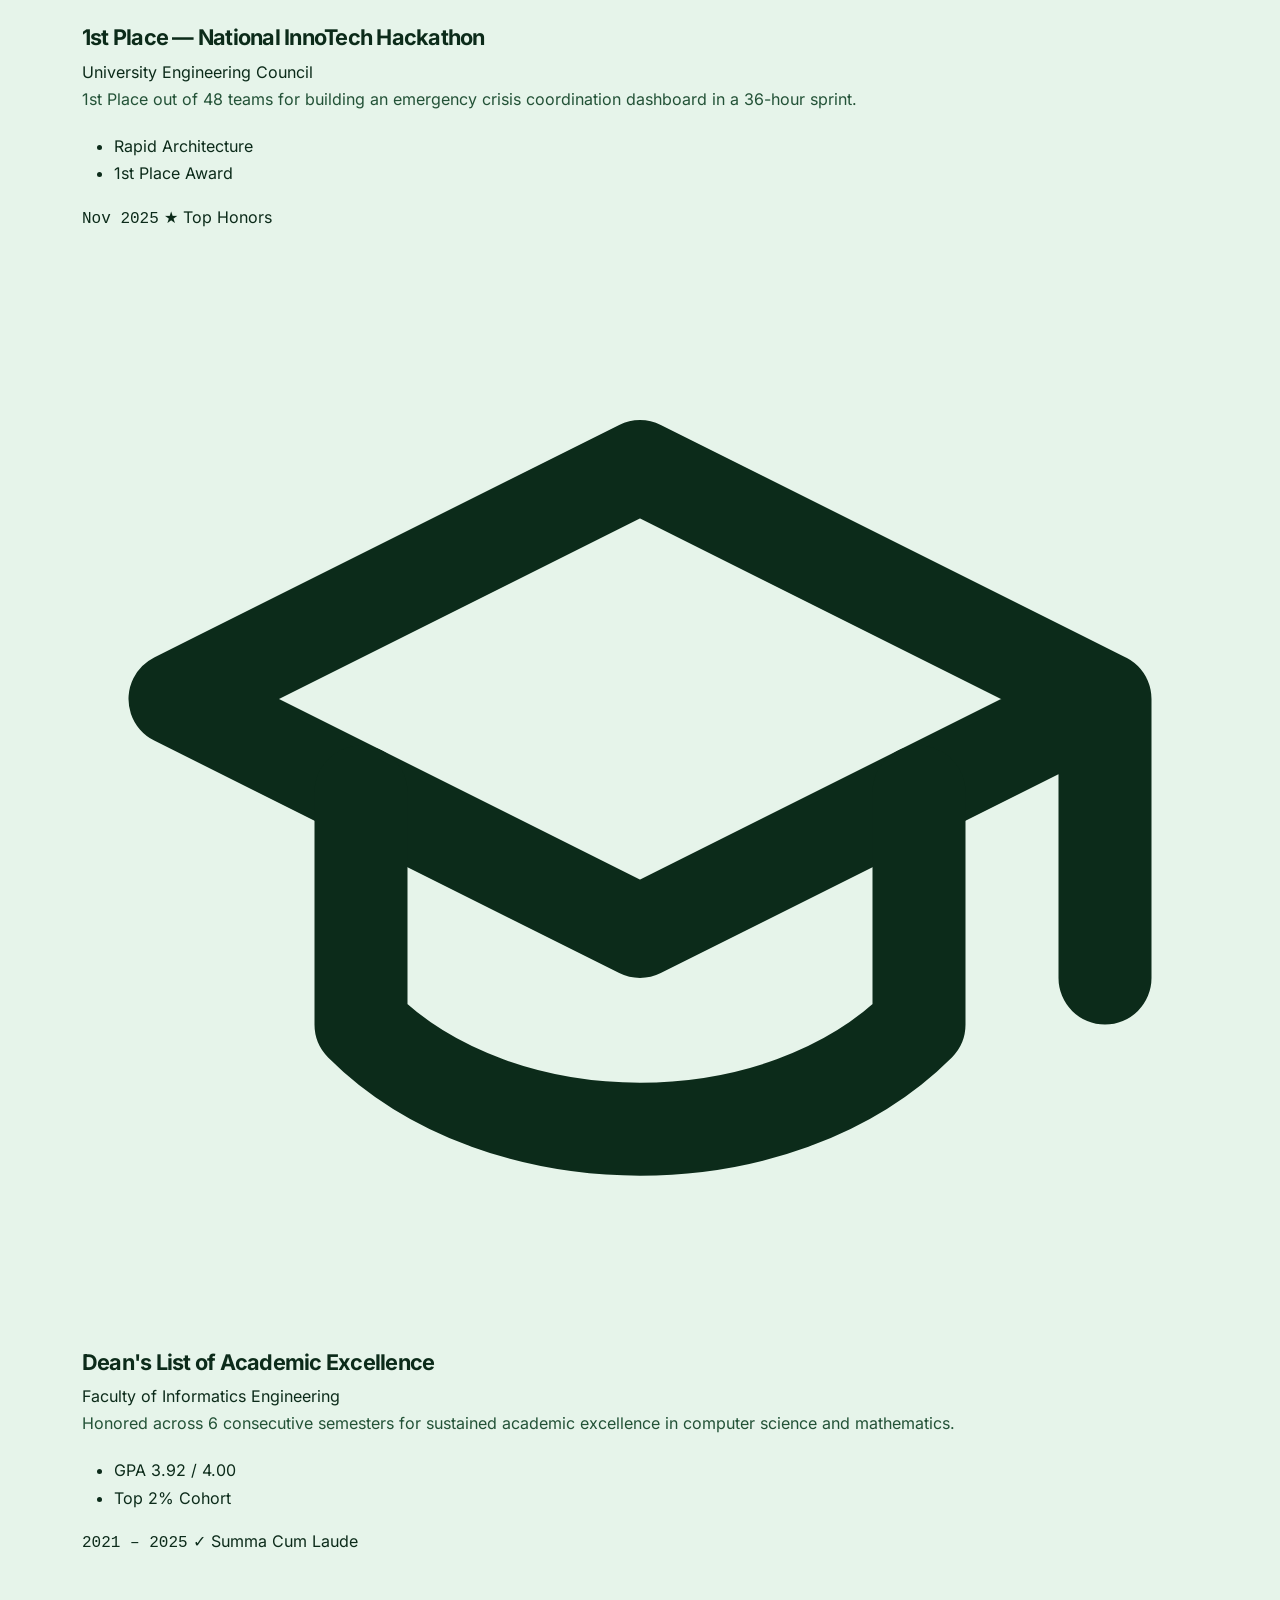
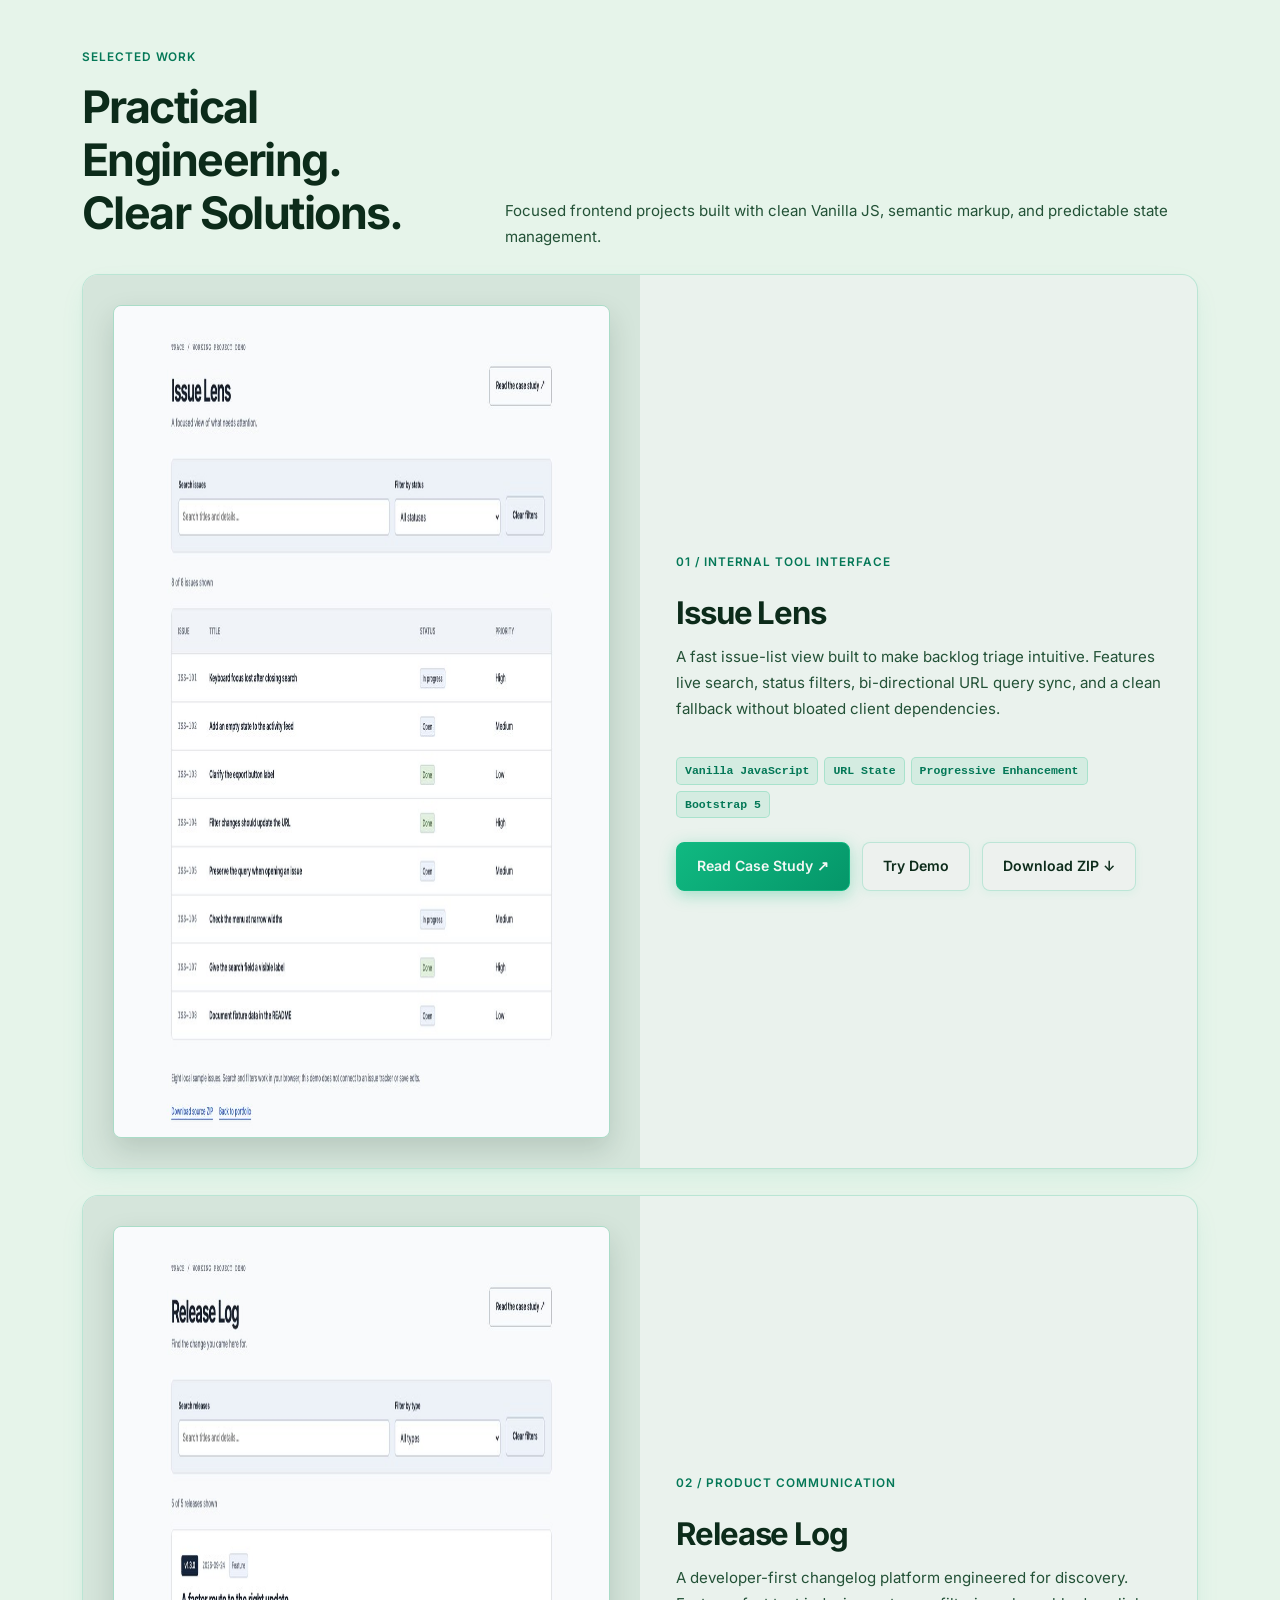
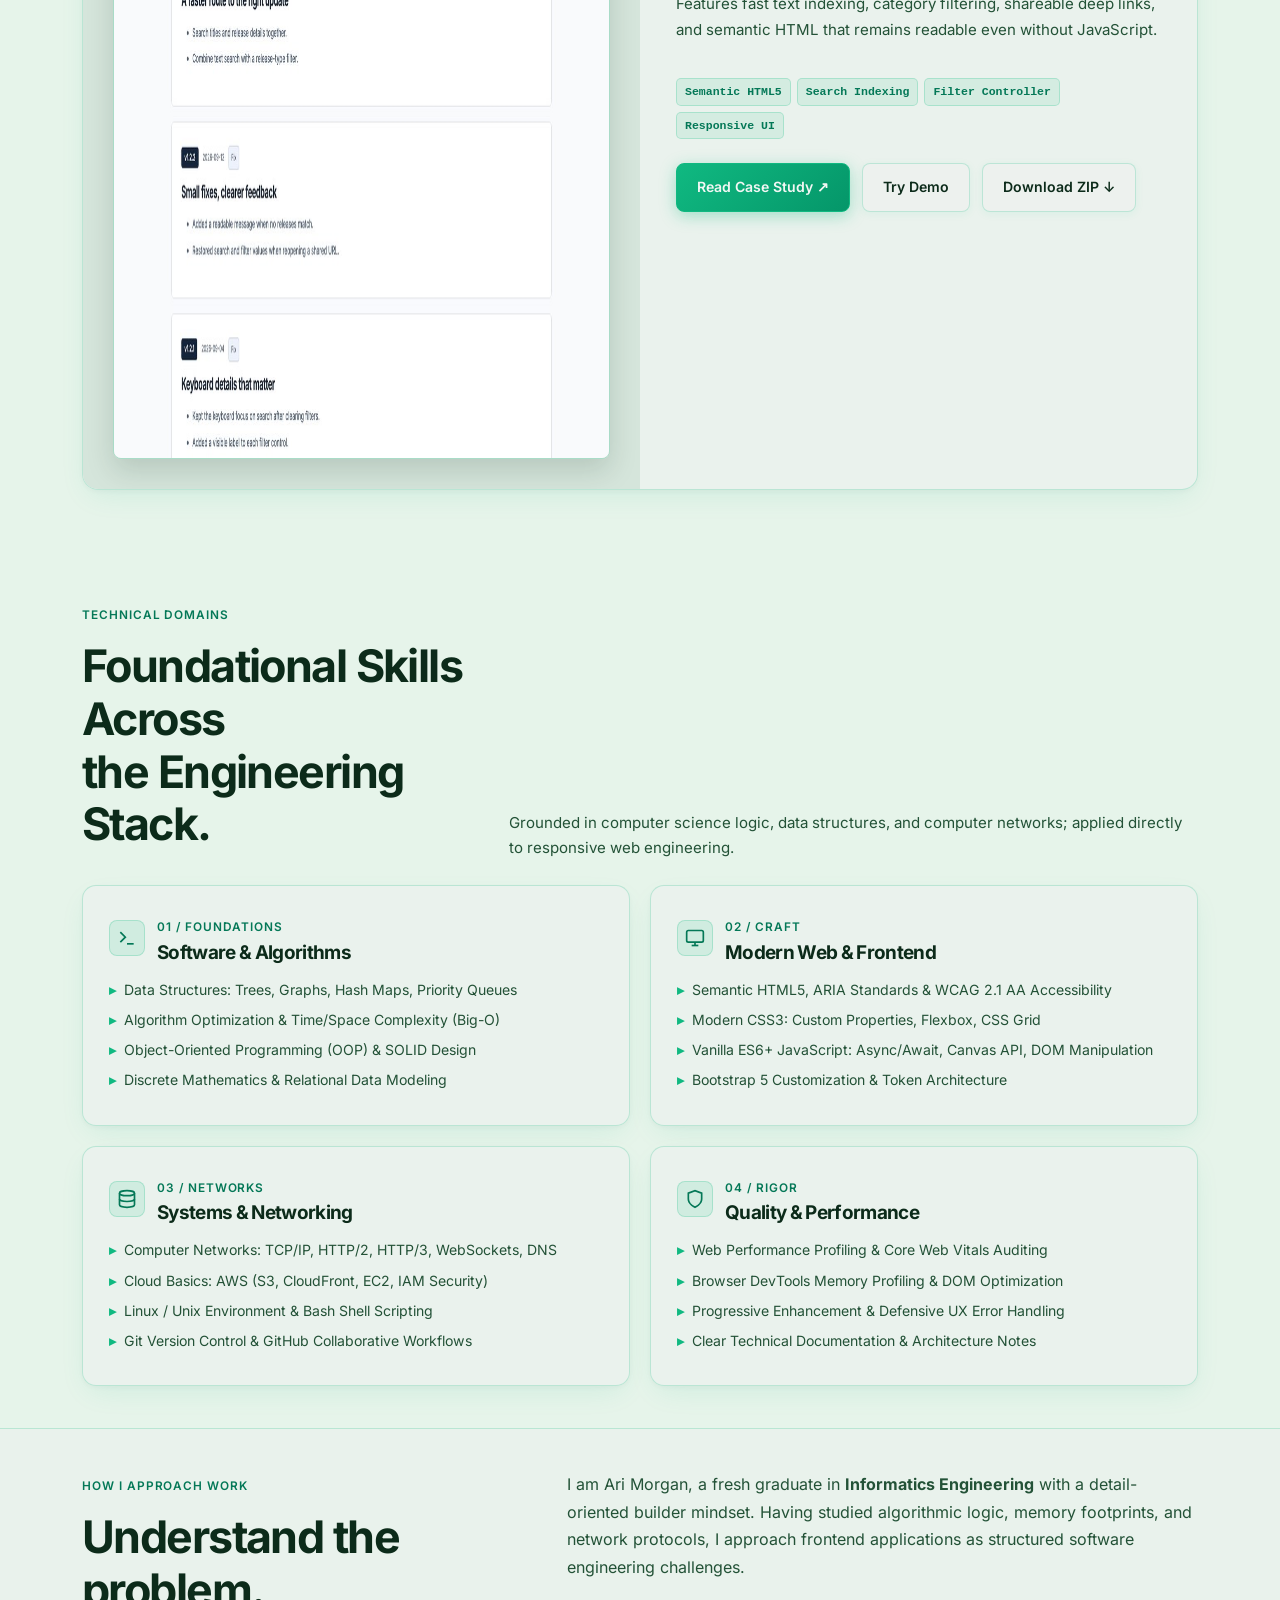
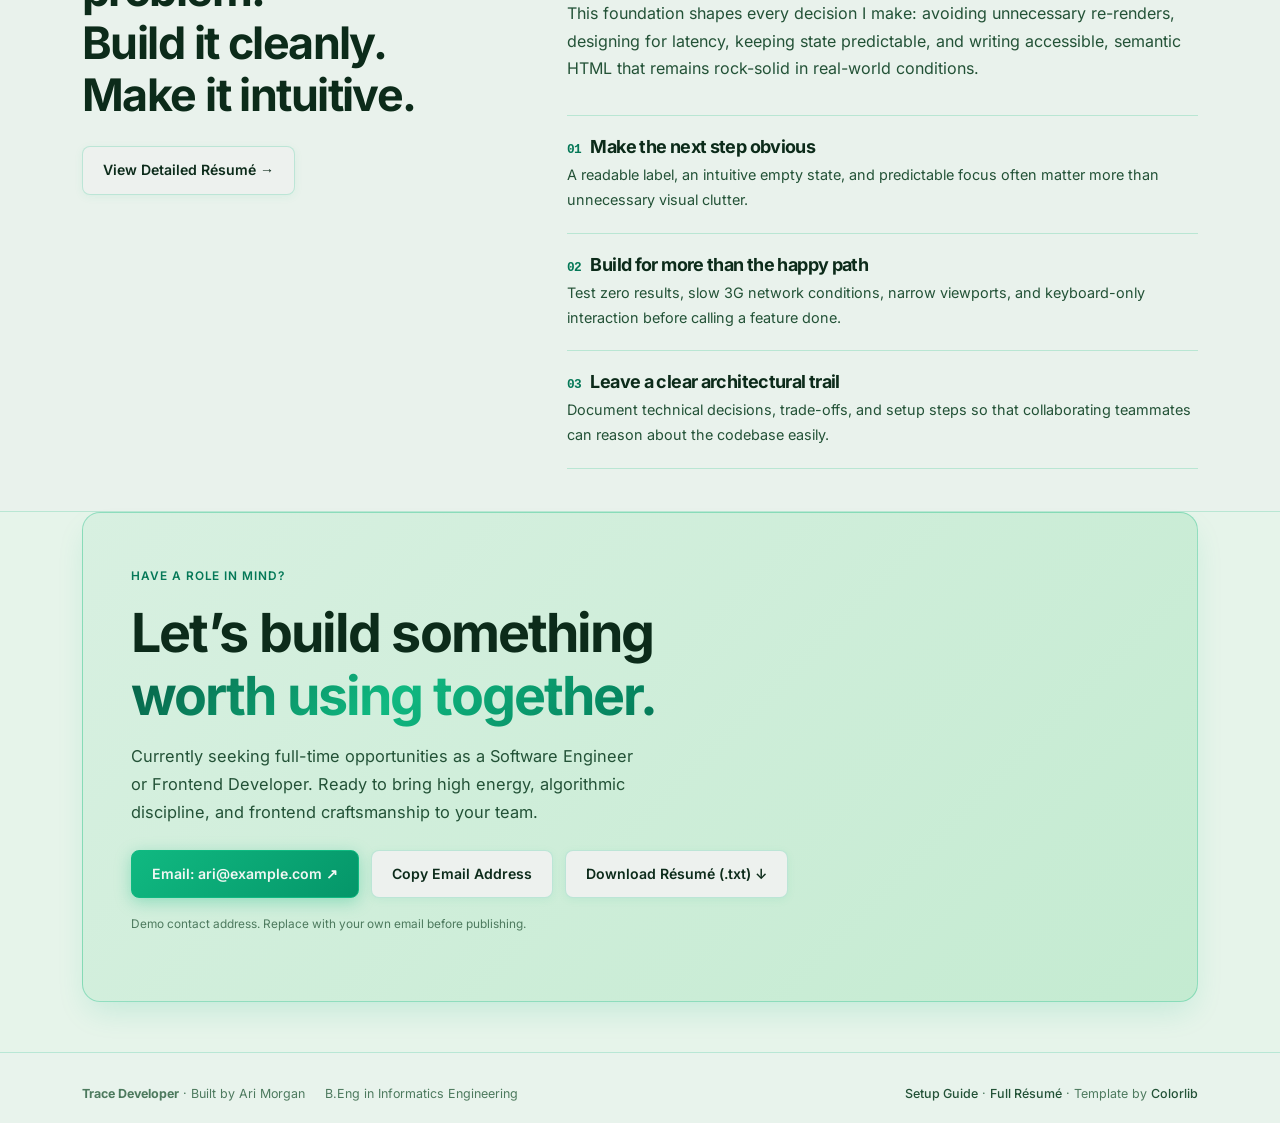
==== commit 7516ee65: "Layout About Me with bio on left and Polban card on right, and tighten section spacing" ====
--- a/index.html
+++ b/index.html
@@ -18,7 +18,7 @@
   <link rel="stylesheet" href="https://cdnjs.cloudflare.com/ajax/libs/font-awesome/6.5.1/css/all.min.css">
 
   <!-- Minimalist Emerald Green Design System -->
-  <link rel="stylesheet" href="assets/style.css?v=4">
+  <link rel="stylesheet" href="assets/style.css?v=5">
 
   <!-- Calm Green Canvas Background -->
   <script src="assets/canvas-bg.js" defer></script>
@@ -88,40 +88,44 @@
 
       <section class="section" id="about">
         <div class="container">
-          <div class="section-top d-block">
+          <div class="section-top d-block mb-3">
             <h2>About Me</h2>
-              <div class="collage-grid">
-                <article class="credential-card">
-                  <div class="credential-header">
-                    <div class="credential-icon" aria-hidden="true" style="background: #ffffff; padding: 4px;">
-                      <img src="assets/polbaLogo.JPG" alt="Logo Politeknik Negeri Bandung" class="credential-logo-img" style="width: 28px; height: 28px; object-fit: contain; display: block;">
-                    </div>
-                    <div class="credential-title-group">
-                      <h3>Politeknik Negeri Bandung</h3>
-                    </div>
+          </div>
+
+          <div class="row g-4 align-items-center">
+            <!-- Kolom Kiri: Teks Bio Fresh Graduate -->
+            <div class="col-lg-7">
+              <div class="isi-aboutme m-0">
+                <p>
+                  I am a fresh graduate in Informatics Engineering from Politeknik Negeri Bandung. I have a strong interest in backend Engineering, Software Engineer, Full-stack, and search systems. I have worked with OpenSearch, Spring Boot, and React through my internship and projects, and I like to test my work with real data. I enjoy working in a team and use AI tools to learn faster. I am eager to learn new things and keep improving myself.
+                </p>
+              </div>
+            </div>
+
+            <!-- Kolom Kanan: Card Politeknik Negeri Bandung -->
+            <div class="col-lg-5">
+              <article class="collage-card m-0">
+                <div class="collage-header">
+                  <div class="collage-icon" aria-hidden="true" style="background: #ffffff; padding: 4px;">
+                    <img src="assets/polbaLogo.JPG" alt="Logo Politeknik Negeri Bandung" class="collage-logo-img" style="width: 28px; height: 28px; object-fit: contain; display: block;">
                   </div>
-                  <p>
-                    Core cloud infrastructure, IAM security policies, high availability, serverless compute, and cost governance.
-                  </p>
-                  <ul class="credential-tag-list">
-                    <li class="credential-tag">Cloud Architecture</li>
-                    <li class="credential-tag">AWS IAM &amp; S3</li>
-                    <li class="credential-tag">Compute &amp; VPC</li>
-                  </ul>
-                  <div class="credential-meta">
-                    <span class="mono">Issued: 2025 · ID: AWS-9482104</span>
-                    <span class="badge-verified">✓ Verified</span>
+                  <div class="collage-title-group">
+                    <h3>Politeknik Negeri Bandung</h3>
                   </div>
-                </article>
-              </div>
-            <div class="isi-aboutme">
-              <p>
-                I am a fresh graduate in Informatics Engineering from Politeknik Negeri Bandung. I have a strong interest in backend Engineering, Software Engineer, Full-stack, and search systems. I have worked with OpenSearch, Spring Boot, and React through my internship and projects, and I like to test my work with real data. I enjoy working in a team and use AI tools to learn faster. I am eager to learn new things and keep improving myself.
-              </p>
-            </div>
-          </div>
-
-          
+                </div>
+                <p class="collage-teks">
+                  Bachelor of Applied Science in Informatics Engineering 
+                </p>
+                <p class="collage-teks">
+                  Final Project: "Improving Search Suggestion Relevance in an Online Bookstore with Hybrid BM25-SBERT Re-ranking"
+                </p>
+                <ul class="collage-tag-list">
+                  <li class="collage-tag">GPA: 3.21 / 4.00</li>
+                  <li class="collage-tag">Graduated: 2026</li>
+                </ul>
+              </article>
+            </div>
+          </div>
         </div>
       </section>
 
--- a/assets/style.css
+++ b/assets/style.css
@@ -412,7 +412,7 @@
    ========================================================================== */
 .hero {
   position: relative;
-  padding: 85px 0 65px;
+  padding: 55px 0 35px;
 }
 
 .hero .container {
@@ -663,7 +663,7 @@
    SECTIONS & TITLES
    ========================================================================== */
 .section {
-  padding: 75px 0;
+  padding: 42px 0;
   position: relative;
   z-index: 2;
 }
@@ -672,30 +672,43 @@
   display: flex;
   justify-content: space-between;
   align-items: flex-end;
-  gap: 25px;
-  margin-bottom: 38px;
+  gap: 20px;
+  margin-bottom: 24px;
 }
 
 .section-top h2 {
   margin: 0;
+  margin-bottom: 10px;
 }
 
 .section-top p {
-  max-width: 420px;
+  max-width: none;
   margin: 0;
   font-size: 0.94rem;
 }
 
+.isi-aboutme {
+  margin-top: 14px;
+  margin-bottom: 20px;
+}
+
+.isi-aboutme p {
+  font-size: 1.15rem;
+  line-height: 1.8;
+  color: var(--text-secondary);
+  margin: 0;
+}
+
 /* ==========================================================================
-   CREDENTIALS & AWARDS GRID
+   collageS & AWARDS GRID
    ========================================================================== */
-.credentials-grid {
+.collage-grid {
   display: grid;
-  grid-template-columns: repeat(auto-fill, minmax(140px, 1fr));
+  grid-template-columns: 1fr;
   gap: 18px;
 }
 
-.credential-card {
+.collage-card {
   background: var(--bg-card);
   border: 1px solid var(--border-card);
   border-radius: 14px;
@@ -706,20 +719,25 @@
   transition: border-color 0.2s ease, transform 0.2s ease, box-shadow 0.2s ease;
 }
 
-.credential-card:hover {
+.collage-card p{
+  max-width: none;
+  margin: 0 0 8px;
+}
+
+.collage-card:hover {
   border-color: var(--border-hover);
   transform: translateY(-2px);
   box-shadow: var(--shadow-card-hover);
 }
 
-.credential-header {
+.collage-header {
   display: flex;
   align-items: center;
   gap: 14px;
   margin-bottom: 14px;
 }
 
-.credential-icon {
+.collage-icon {
   width: 42px;
   height: 42px;
   border-radius: 10px;
@@ -733,18 +751,18 @@
   color: var(--green-deep);
 }
 
-.credential-icon:has(img) {
+.collage-icon:has(img) {
   background: #ffffff;
   padding: 4px;
 }
 
-.credential-icon svg {
+.collage-icon svg {
   width: 22px;
   height: 22px;
 }
 
-.credential-icon img,
-.credential-logo-img {
+.collage-icon img,
+.collage-logo-img {
   width: 100%;
   height: 100%;
   max-width: 28px;
@@ -753,19 +771,19 @@
   display: block;
 }
 
-.credential-title-group h3 {
-  font-size: 1.12rem;
+.collage-title-group h3 {
+  font-size: 1.25rem;
   margin: 0;
   justify-content: center;
 }
 
-.credential-issuer {
+.collage-issuer {
   font-size: 0.78rem;
   color: var(--green-deep);
   font-weight: 600;
 }
 
-.credential-meta {
+.collage-meta {
   display: flex;
   align-items: center;
   justify-content: space-between;
@@ -776,7 +794,7 @@
   color: var(--text-dim);
 }
 
-.credential-tag-list {
+.collage-tag-list {
   display: flex;
   flex-wrap: wrap;
   gap: 6px;
@@ -785,20 +803,18 @@
   list-style: none;
 }
 
-.credential-tag {
+.collage-tag {
   background: rgba(16, 185, 129, 0.1);
   border: 1px solid var(--border-card);
   color: var(--green-deep);
-  font-size: 0.72rem;
+  font-size: 0.90rem;
   font-weight: 500;
   padding: 2px 8px;
   border-radius: 4px;
 }
 
-.badge-verified {
-  color: var(--green-deep);
-  font-size: 0.74rem;
-  font-weight: 700;
+.collage-card p.collage-teks{
+  font-size: 1.10rem;
 }
 
 /* ==========================================================================
@@ -1371,7 +1387,7 @@
   .site-nav.open {
     display: flex;
   }
-  .credentials-grid {
+  .collages-grid {
     grid-template-columns: 1fr;
   }
   .section-top {
@@ -1422,30 +1438,4 @@
     background: #ffffff;
     box-shadow: none;
   }
-}
-
-/* ==========================================================================
-   ABOUT ME SECTION
-   ========================================================================== */
-.section-top.d-block {
-  display: block;
-}
-
-.section-top:has(.isi-aboutme) {
-  display: flex;
-  flex-direction: column;
-  align-items: flex-start;
-  gap: 14px;
-}
-
-.isi-aboutme {
-  margin-top: 14px;
-  max-width: 820px;
-}
-
-.isi-aboutme p {
-  font-size: 1.05rem;
-  line-height: 1.8;
-  color: var(--text-secondary);
-  margin: 0;
 }
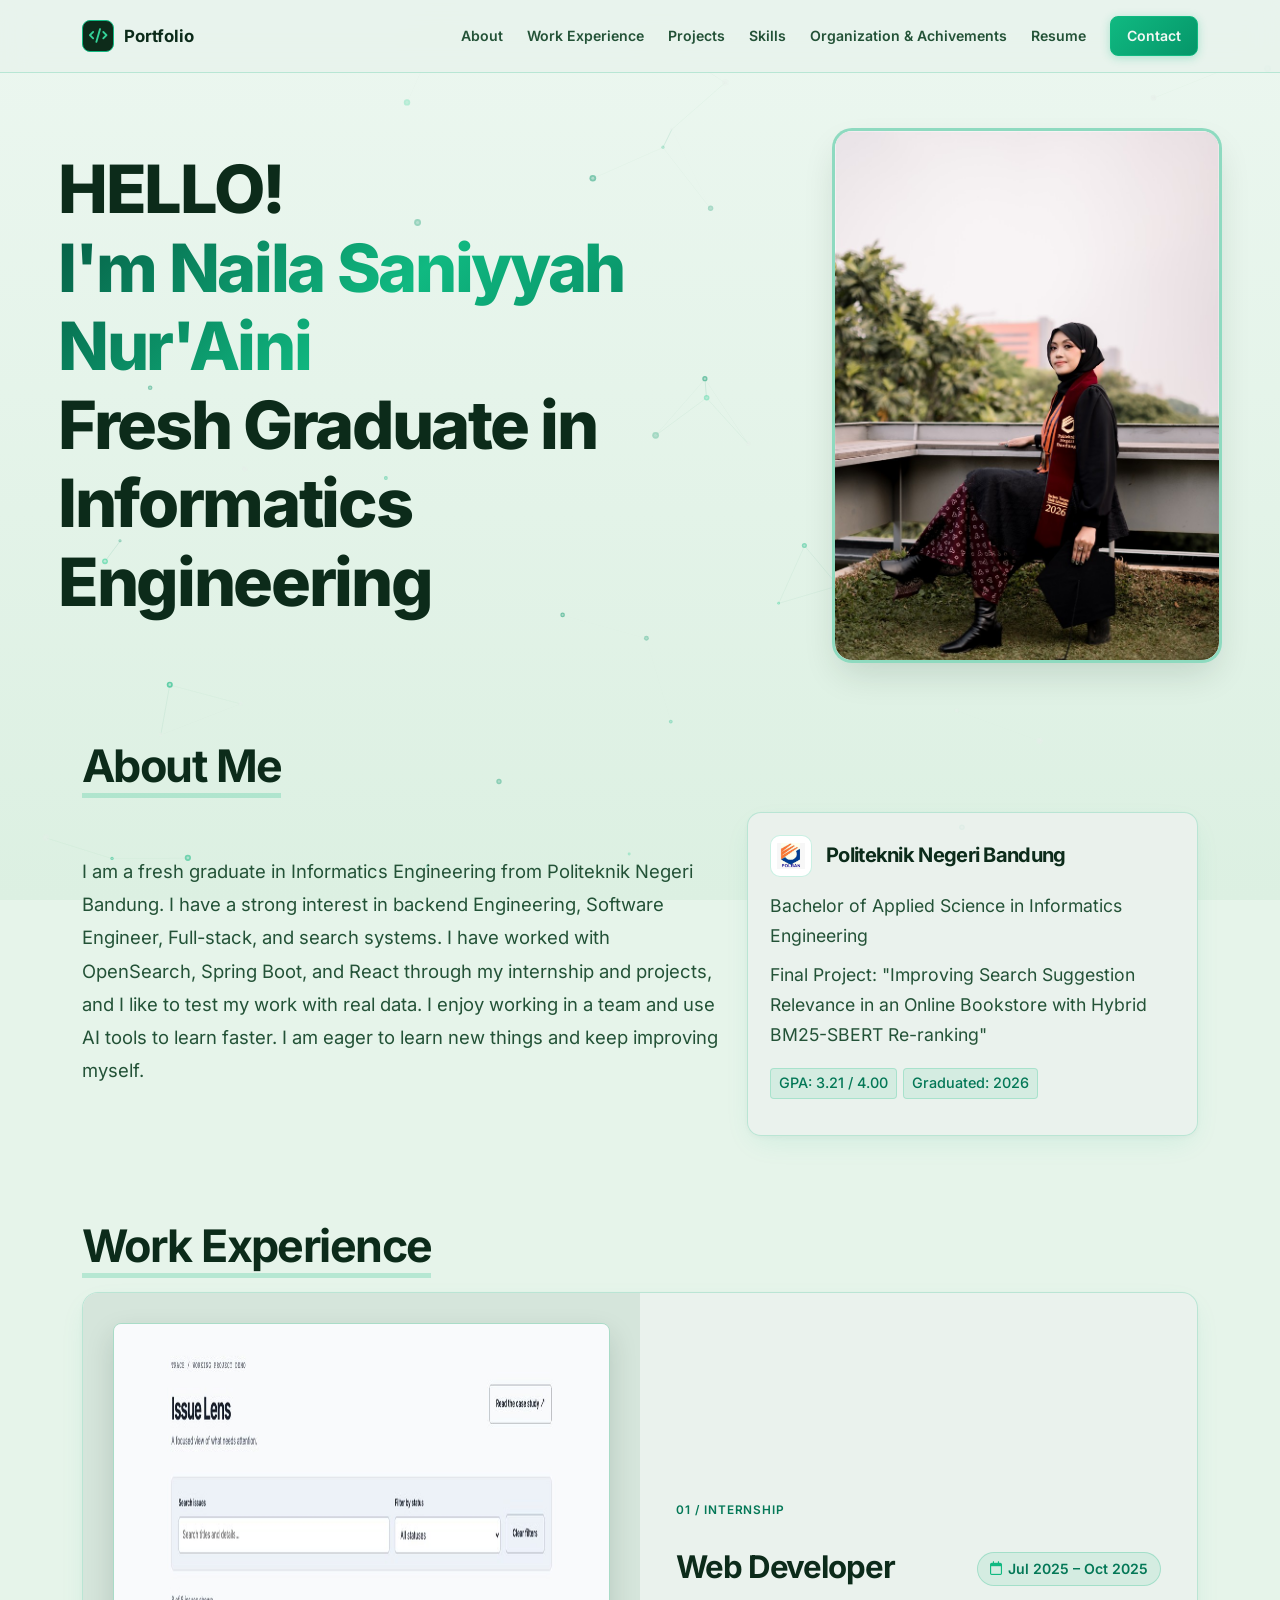
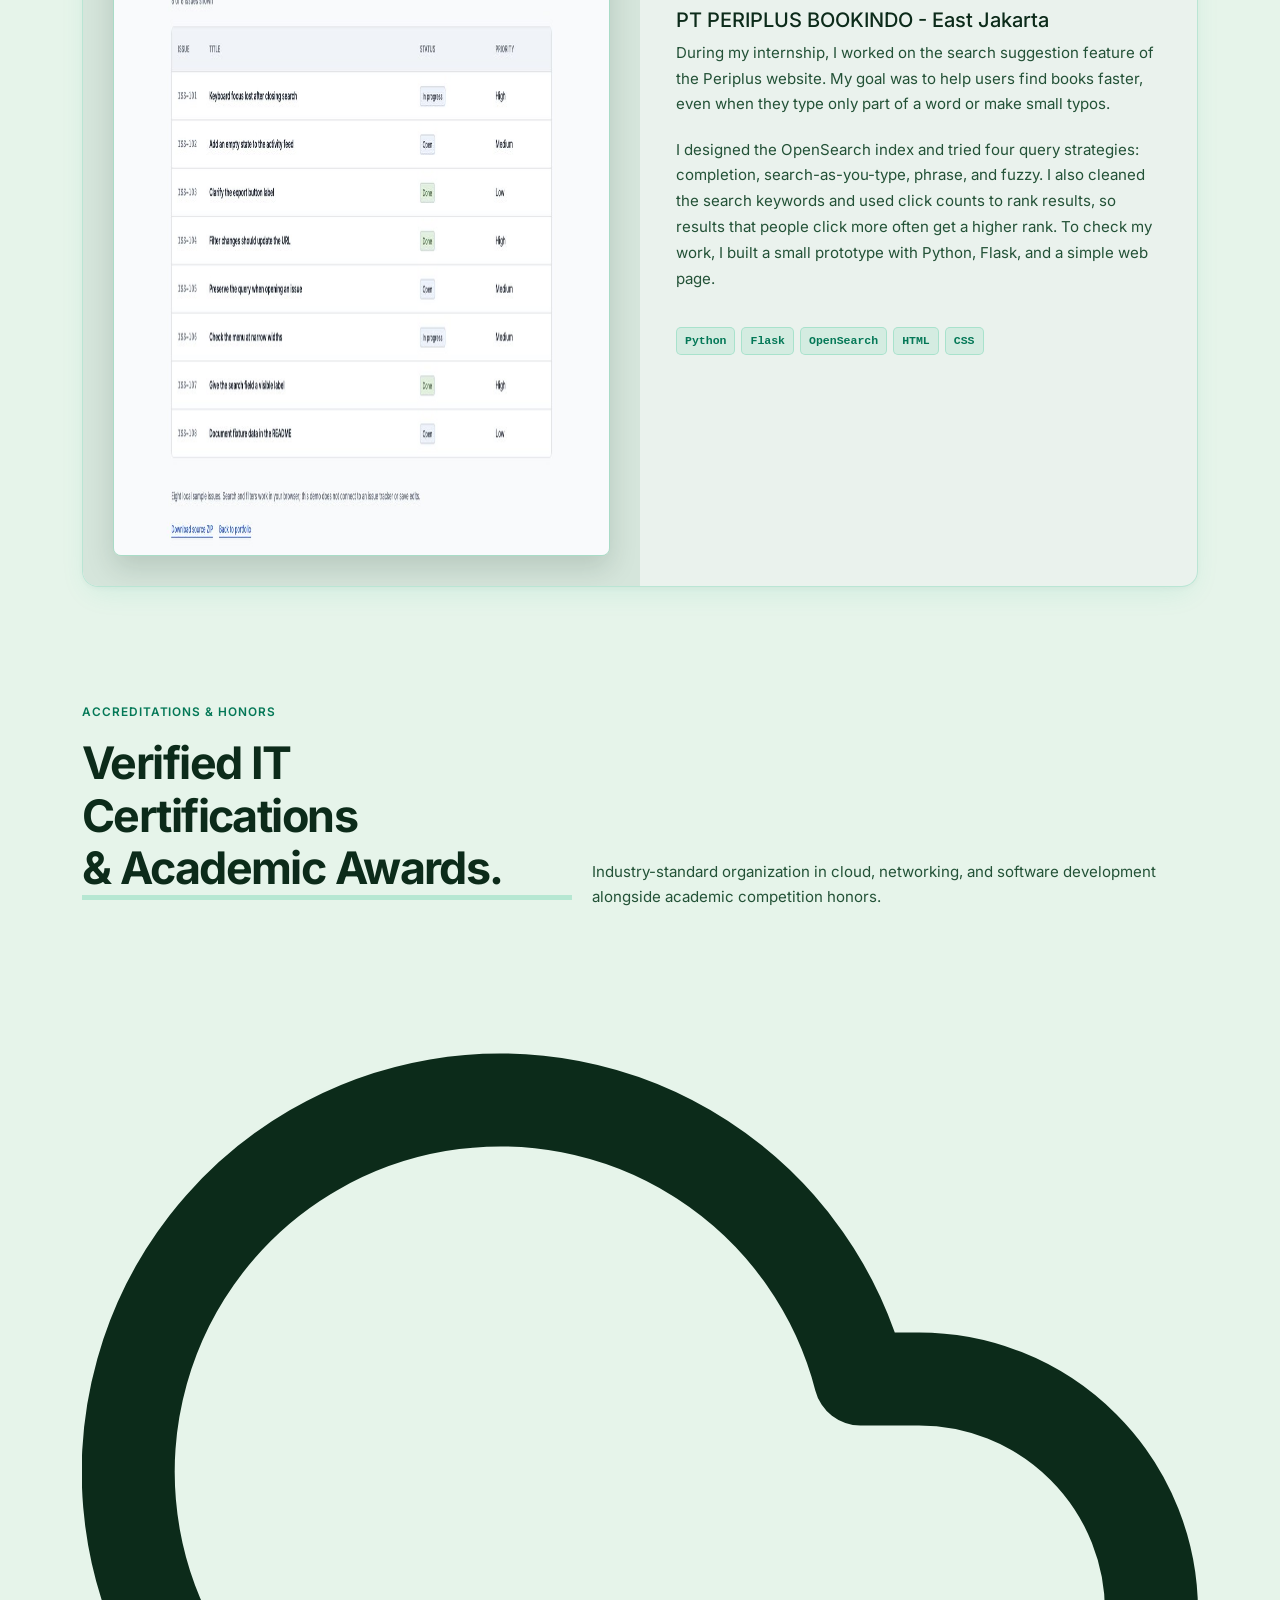
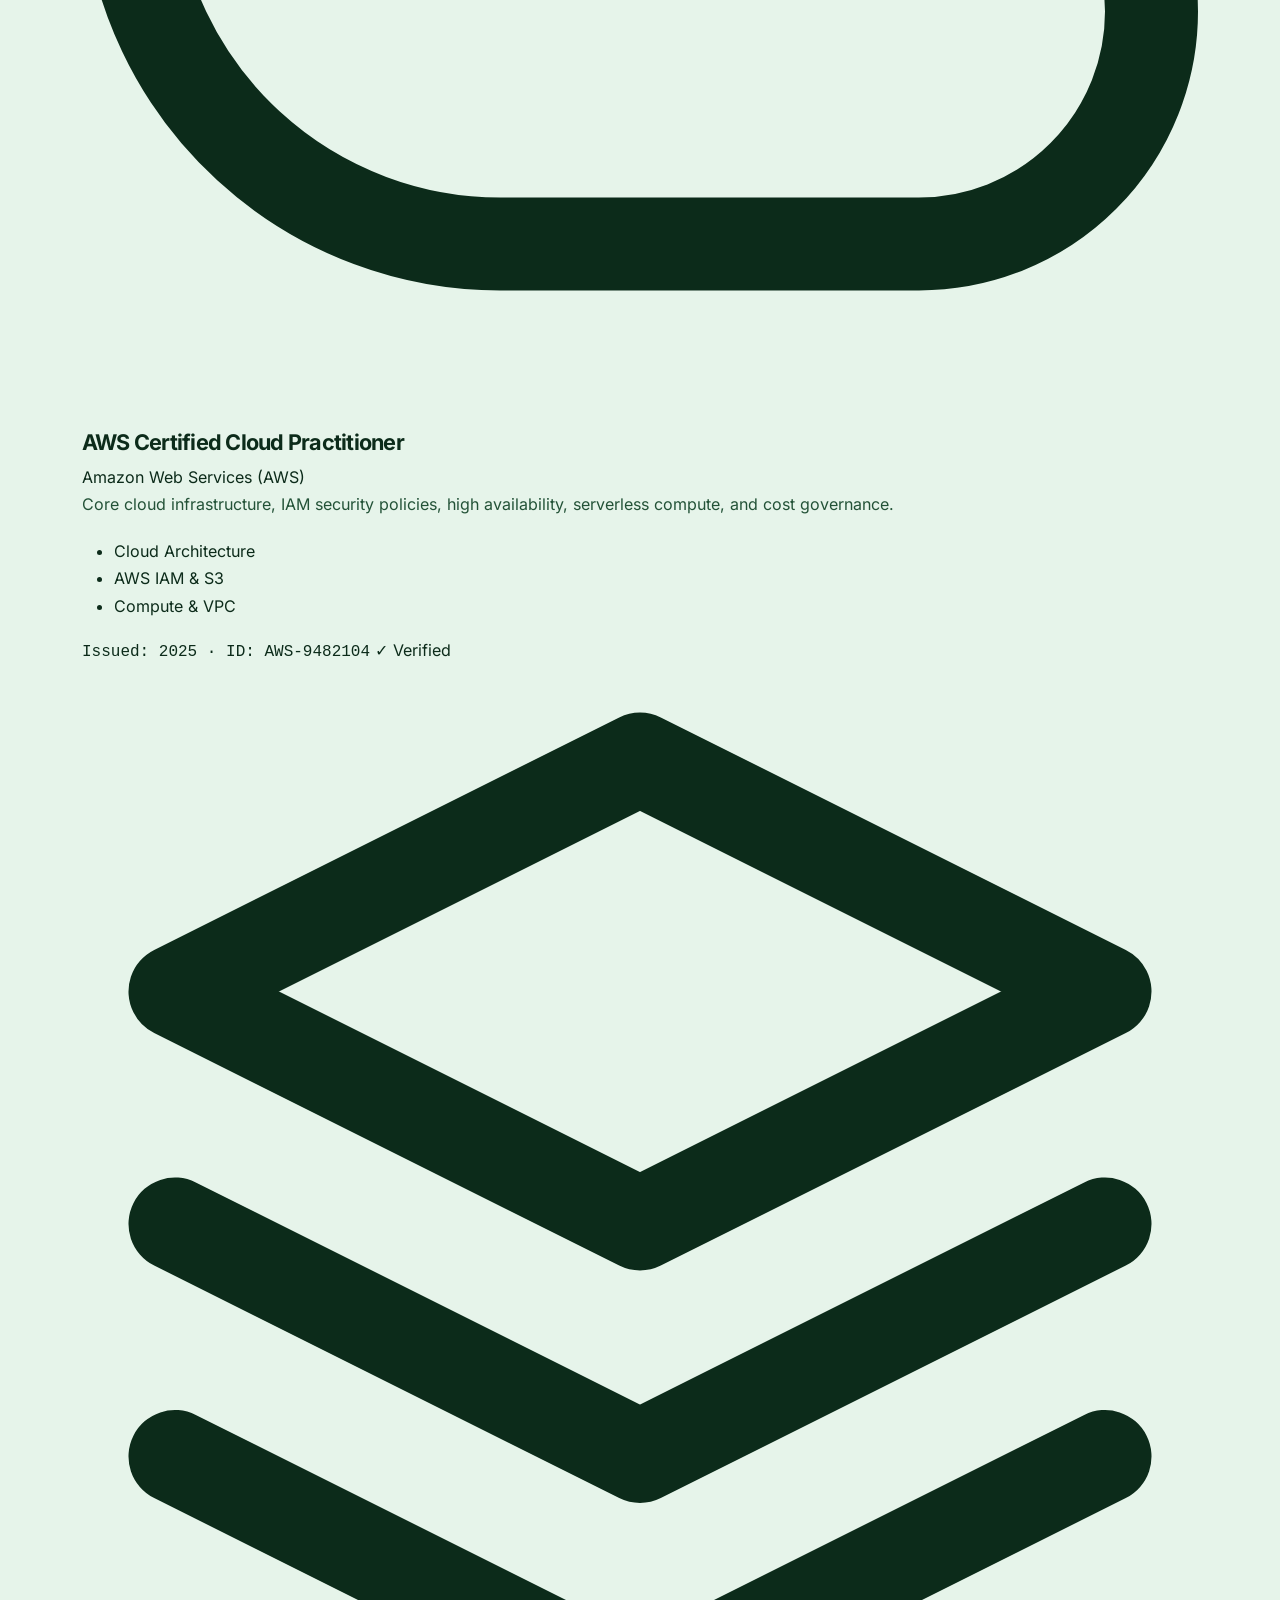
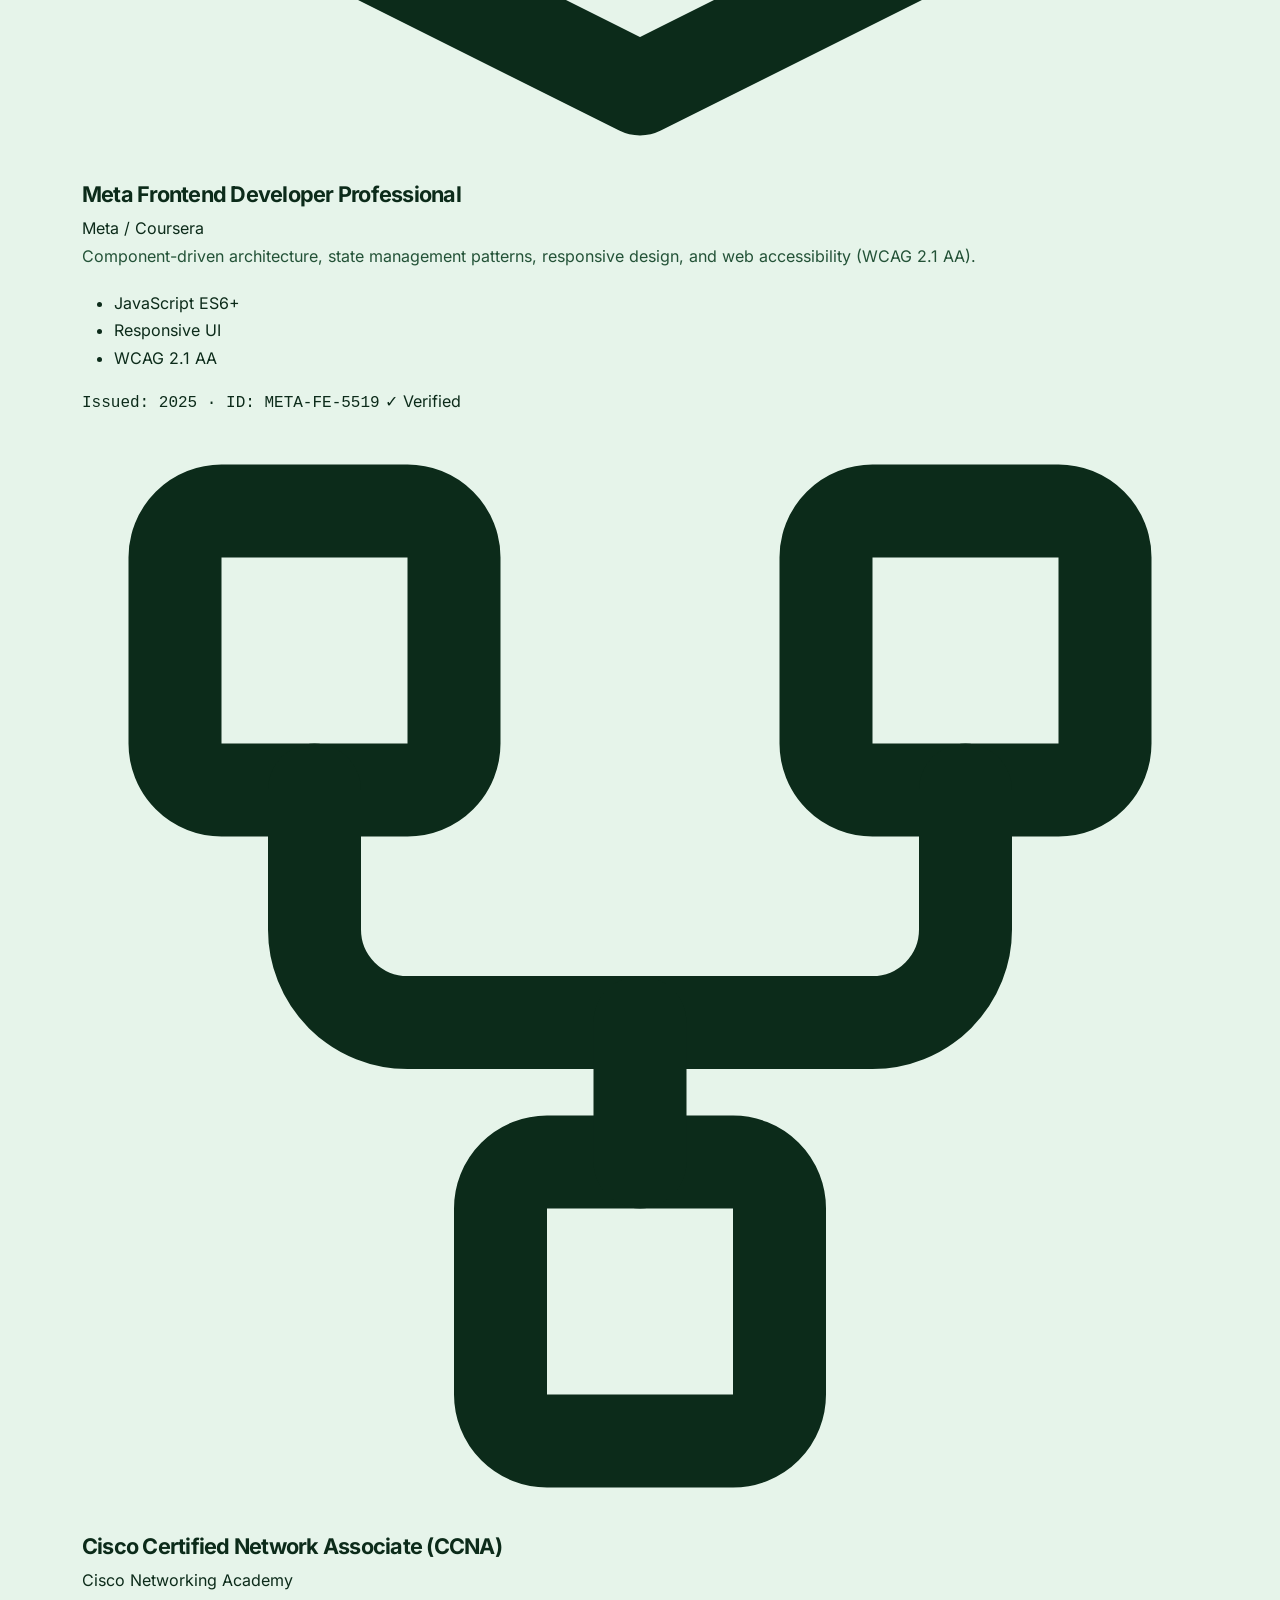
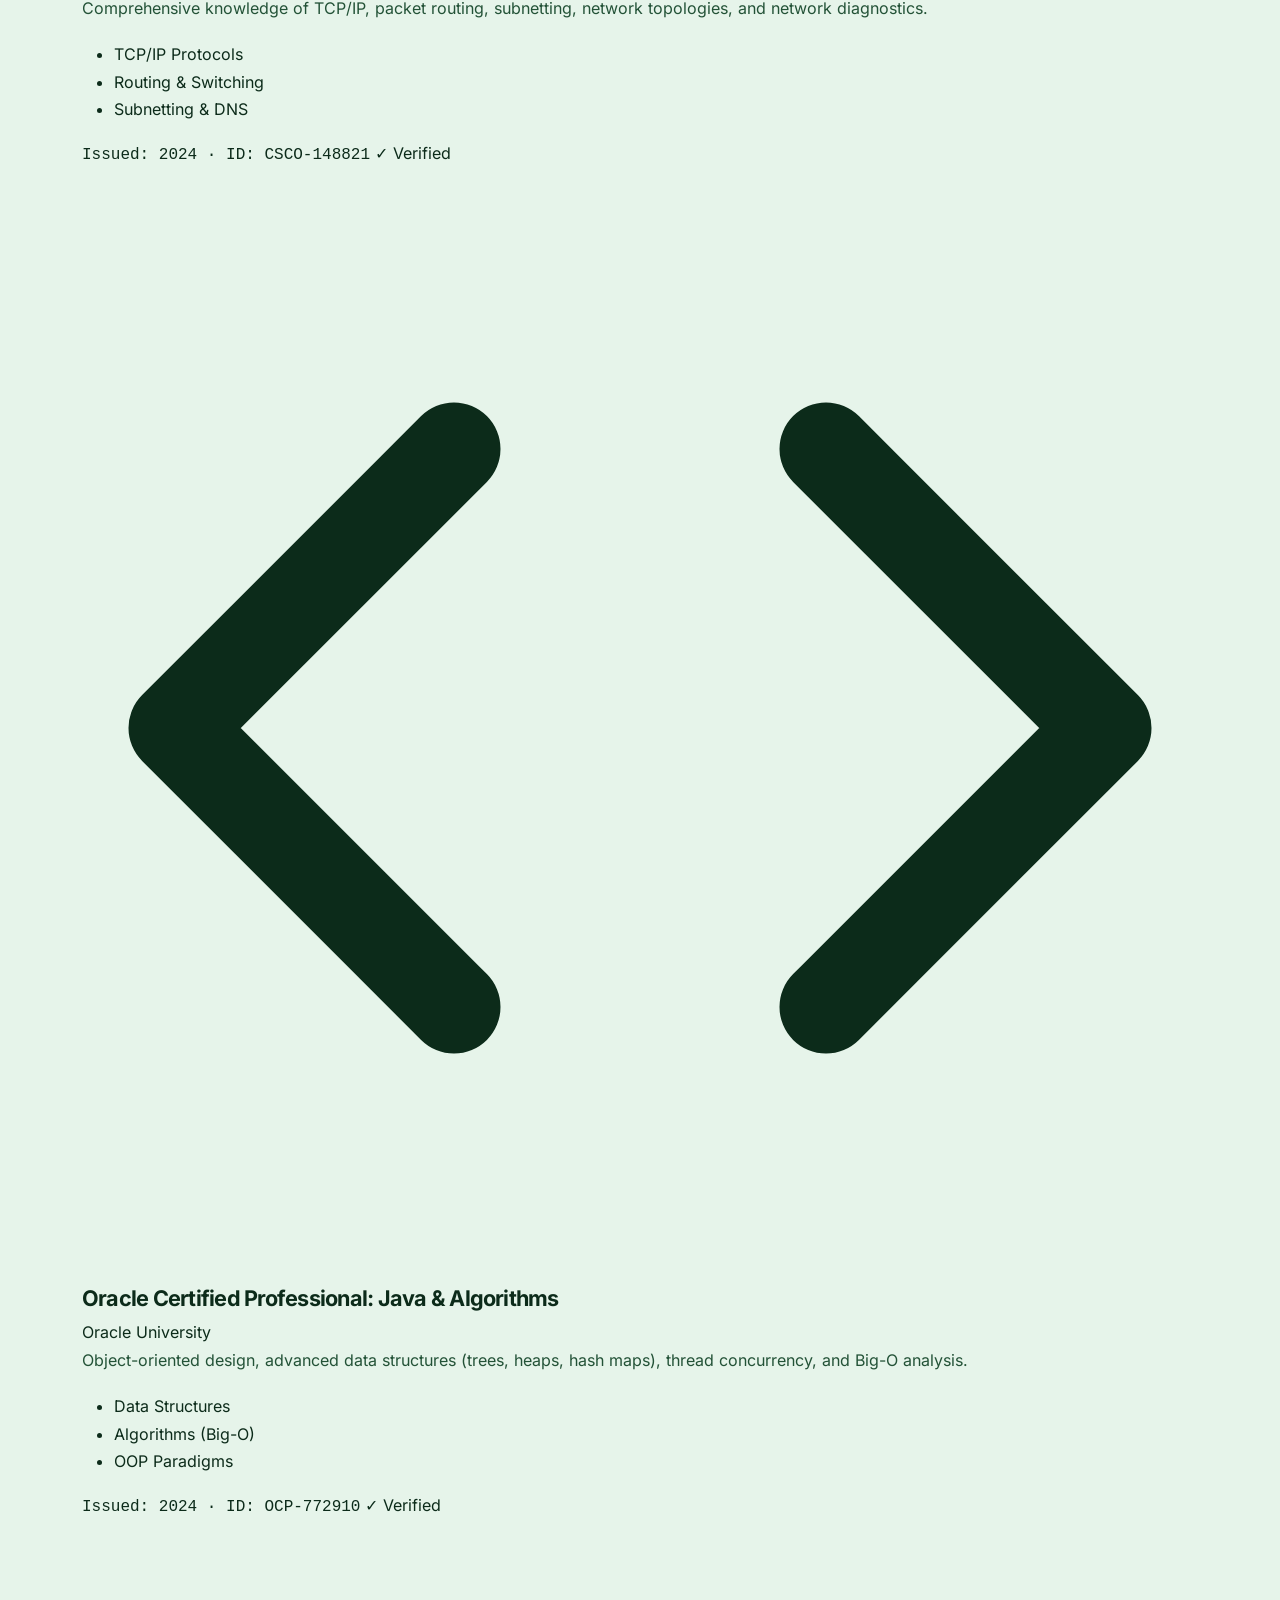
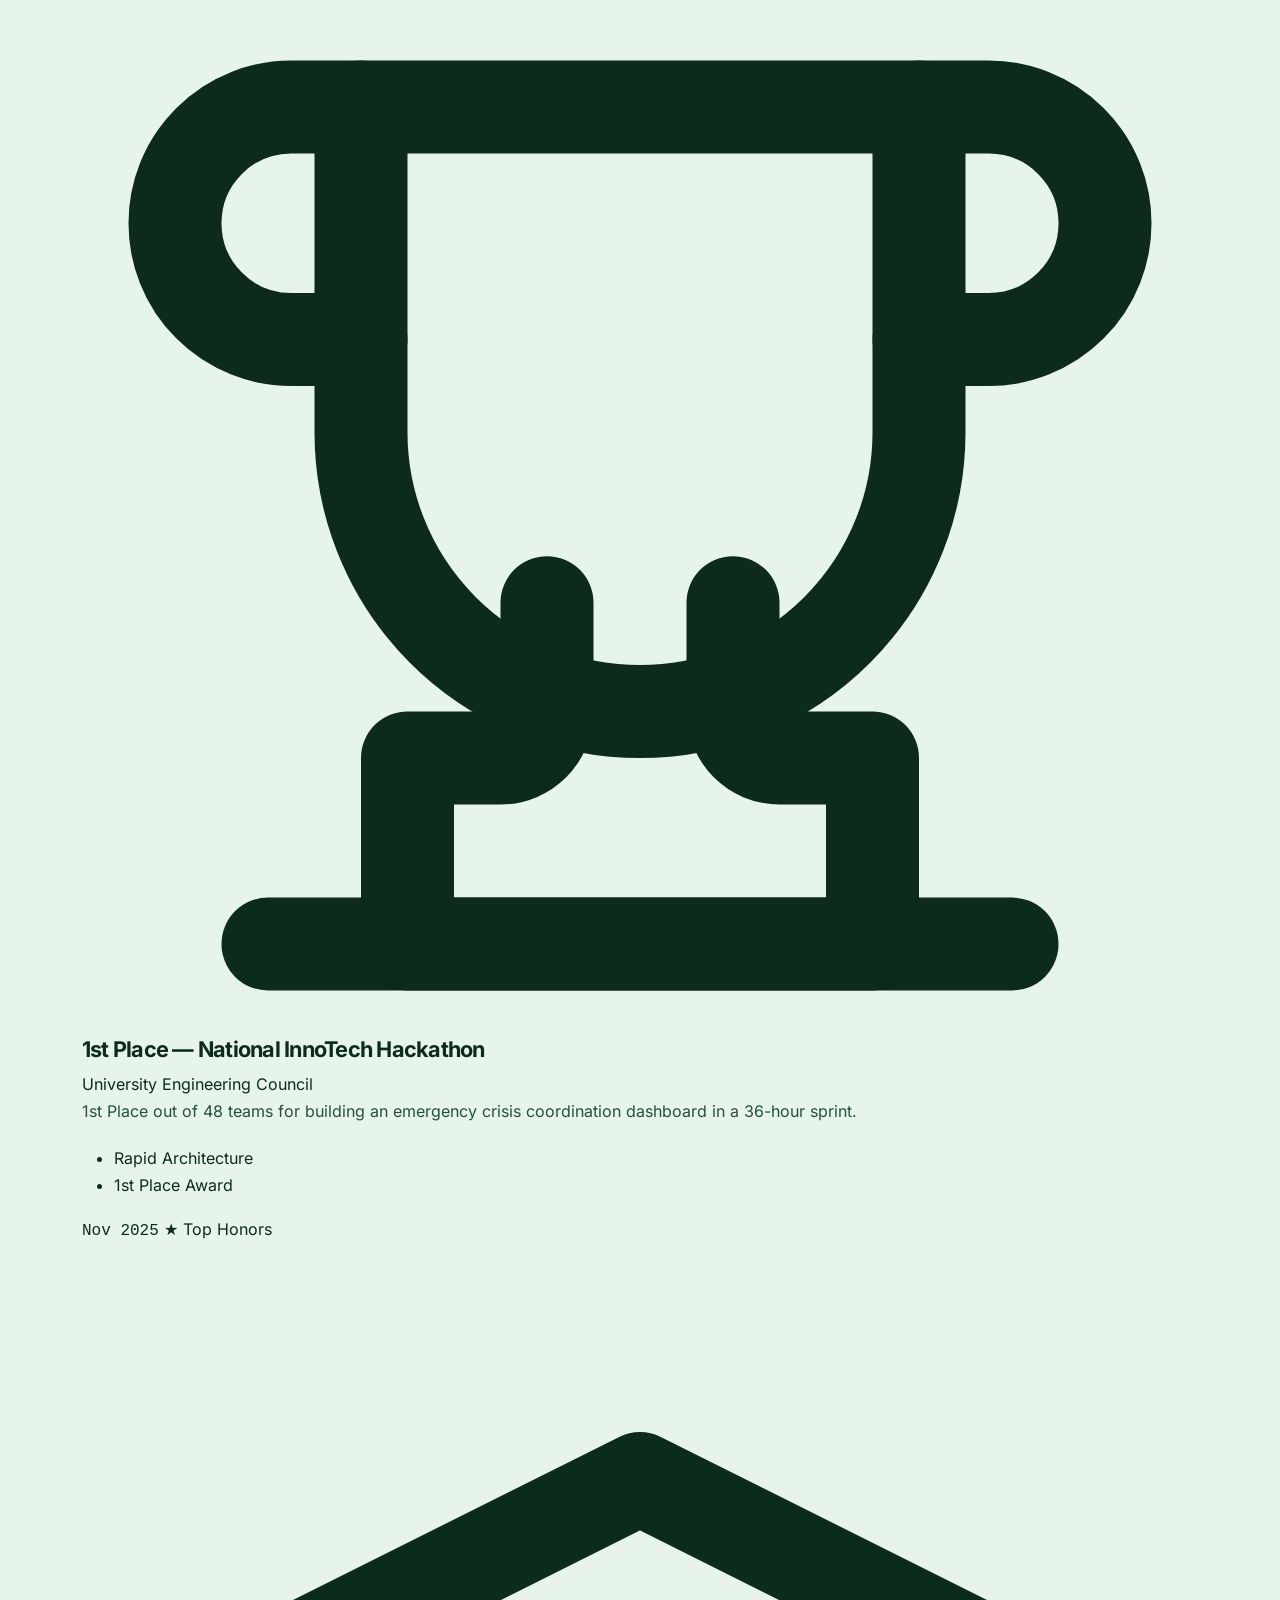
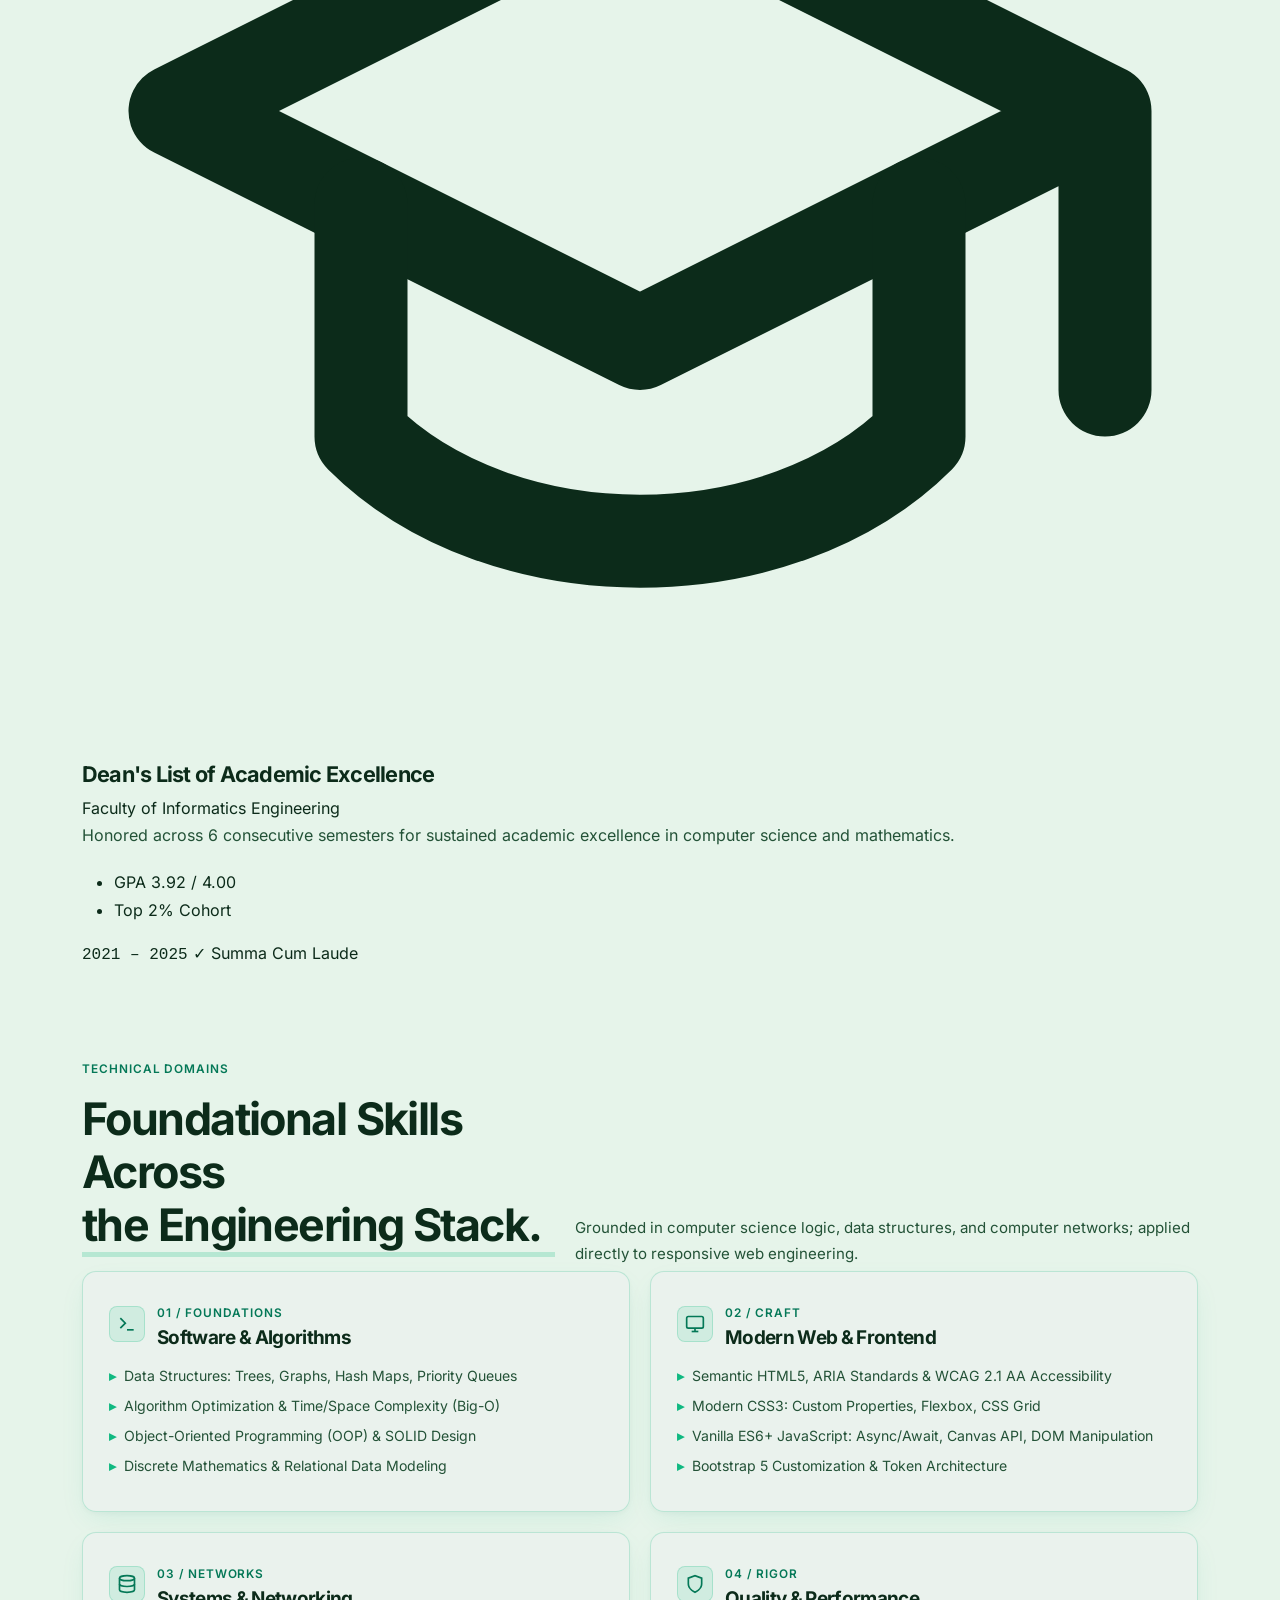
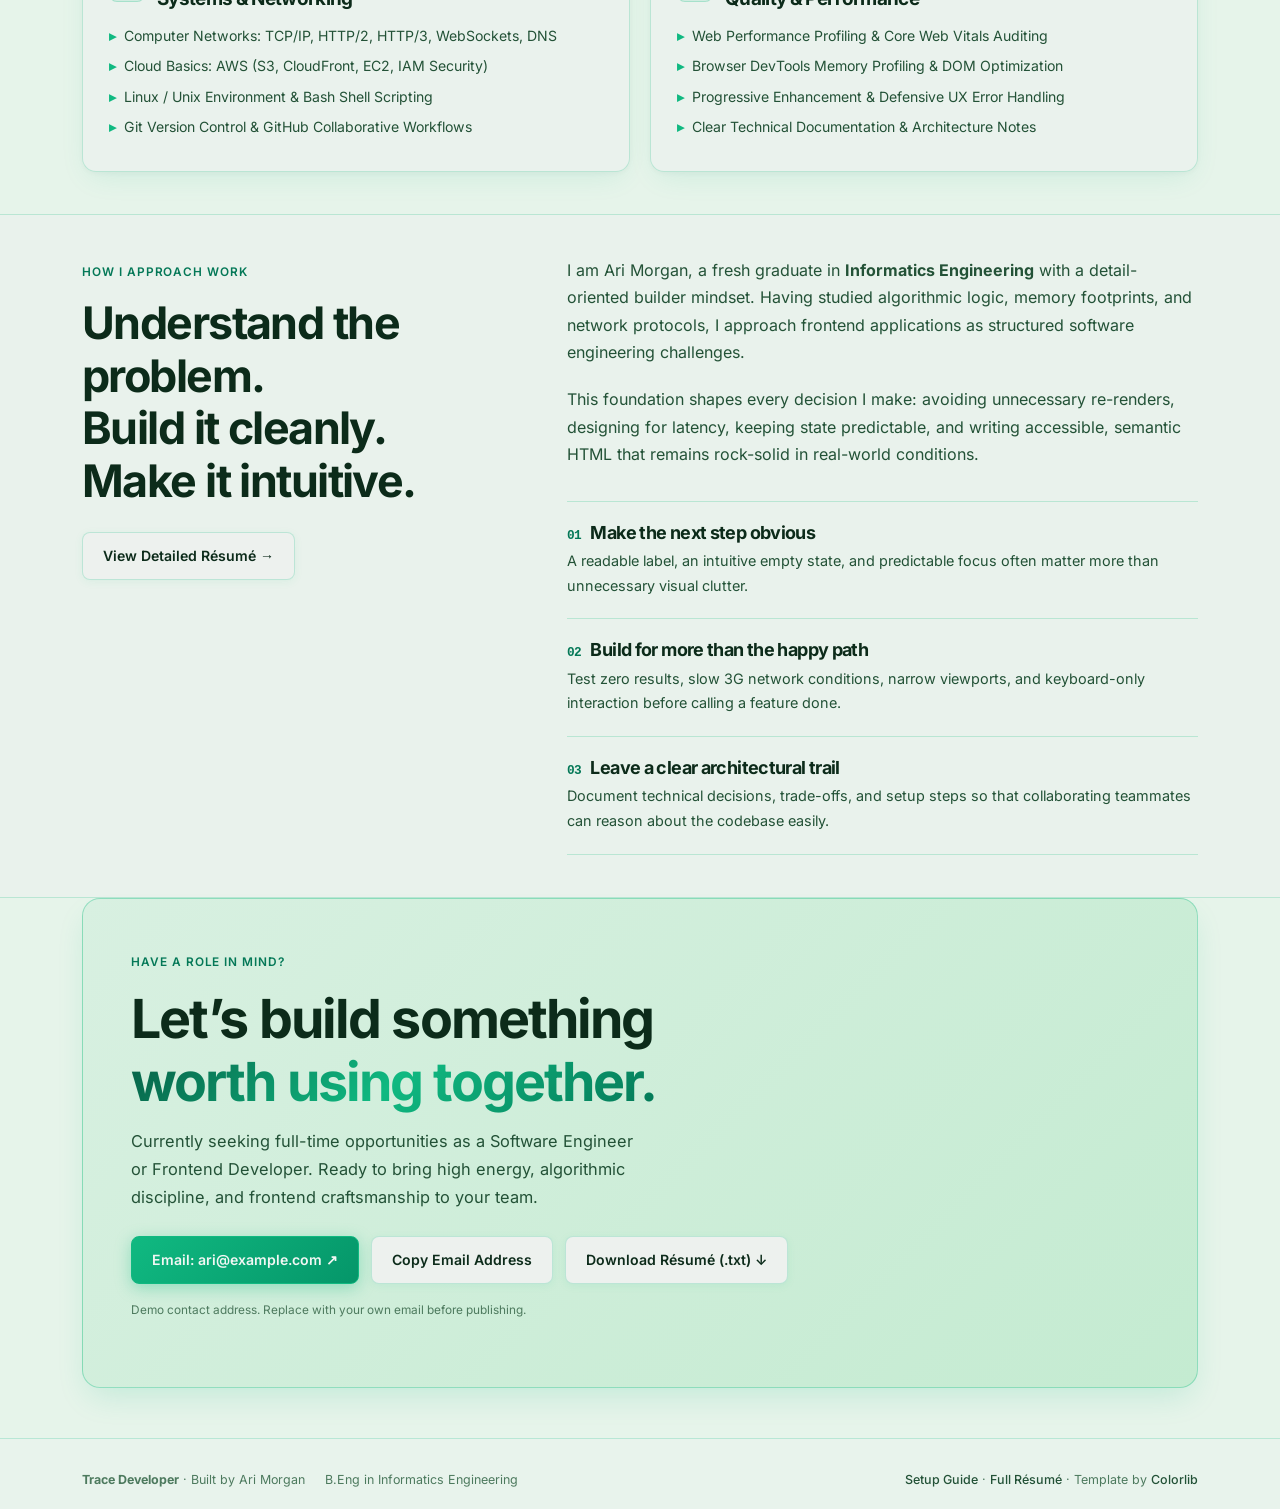
==== commit a294b970: "Align internship date to right of box inline with Web Developer title" ====
--- a/index.html
+++ b/index.html
@@ -18,7 +18,7 @@
   <link rel="stylesheet" href="https://cdnjs.cloudflare.com/ajax/libs/font-awesome/6.5.1/css/all.min.css">
 
   <!-- Minimalist Emerald Green Design System -->
-  <link rel="stylesheet" href="assets/style.css?v=5">
+  <link rel="stylesheet" href="assets/style.css?v=6">
 
   <!-- Calm Green Canvas Background -->
   <script src="assets/canvas-bg.js" defer></script>
@@ -63,8 +63,6 @@
       <section class="hero" id="hero">
         <div class="container">
           <div class="row g-4 g-lg-5 align-items-center justify-content-between">
-
-            <!-- Hero Column Left: Bio & Highlights -->
             <div class="col-lg-7 hero-col-left">
               <h1>
                 HELLO!<br>
@@ -72,8 +70,6 @@
                 Fresh Graduate in Informatics Engineering
               </h1>
             </div>
-
-            <!-- Hero Column Right: Profile Photo -->
             <div class="col-lg-5 hero-col-right">
               <div class="hero-photo-container">
                 <div class="hero-photo-card" style="width: 390px; max-width: 100%; height: 535px; margin-left: auto; border-radius: 20px; overflow: hidden; border: 3px solid rgba(16, 185, 129, 0.42); box-shadow: 0 16px 36px -8px rgba(12, 43, 26, 0.16); position: relative;">
@@ -88,21 +84,18 @@
 
       <section class="section" id="about">
         <div class="container">
-          <div class="section-top d-block mb-3">
+          <div class="section-top d-block">
             <h2>About Me</h2>
           </div>
 
           <div class="row g-4 align-items-center">
-            <!-- Kolom Kiri: Teks Bio Fresh Graduate -->
             <div class="col-lg-7">
-              <div class="isi-aboutme m-0">
+              <div class="isi-aboutme">
                 <p>
                   I am a fresh graduate in Informatics Engineering from Politeknik Negeri Bandung. I have a strong interest in backend Engineering, Software Engineer, Full-stack, and search systems. I have worked with OpenSearch, Spring Boot, and React through my internship and projects, and I like to test my work with real data. I enjoy working in a team and use AI tools to learn faster. I am eager to learn new things and keep improving myself.
                 </p>
               </div>
             </div>
-
-            <!-- Kolom Kanan: Card Politeknik Negeri Bandung -->
             <div class="col-lg-5">
               <article class="collage-card m-0">
                 <div class="collage-header">
@@ -128,6 +121,50 @@
           </div>
         </div>
       </section>
+      
+      <section class="section" id="work">
+        <div class="container">
+          <div class="section-top">
+            <div>
+              <h2>Work Experience</h2>
+            </div>
+          </div>
+          <article class="project-card">
+            <div class="row g-0">
+              <div class="col-md-6 project-visual">
+                <a href="issue-lens.html" aria-label="Read Issue Lens case study">
+                  <img src="assets/issue-lens-preview.jpg" alt="Issue Lens searchable issue tracker demo" width="1200" height="833" loading="lazy">
+                </a>
+              </div>
+              <div class="col-md-6 project-copy">
+                <span class="eyebrow">01 / INTERNSHIP</span>
+                <div class="project-header-row">
+                  <h3>Web Developer</h3>
+                  <span class="project-date">
+                    <i class="fa-regular fa-calendar"></i> Jul 2025 – Oct 2025
+                  </span>
+                </div>
+
+                <h5>PT PERIPLUS BOOKINDO - East Jakarta</h5>
+                <p>
+                  During my internship, I worked on the search suggestion feature of the Periplus website. My goal was to help users find books faster, even when they type only part of a word or make small typos.
+                </p>
+                <p>
+                  I designed the OpenSearch index and tried four query strategies: completion, search-as-you-type, phrase, and fuzzy. I also cleaned the search keywords and used click counts to rank results, so results that people click more often get a higher rank. To check my work, I built a small prototype with Python, Flask, and a simple web page.
+                </p>
+                <ul class="tag-list">
+                  <li class="tag">Python</li>
+                  <li class="tag">Flask</li>
+                  <li class="tag">OpenSearch</li>
+                  <li class="tag">HTML</li>
+                  <li class="tag">CSS</li>
+                </ul>
+              </div>
+            </div>
+          </article>
+
+        </div>
+      </section>
 
       <!-- =================================================================
            organization & IT CERTIFICATIONS SECTION
@@ -322,81 +359,7 @@
         </div>
       </section>
 
-      <!-- =================================================================
-           FEATURED PROJECTS SECTION
-           ================================================================= -->
-      <section class="section" id="work">
-        <div class="container">
-          <div class="section-top">
-            <div>
-              <span class="eyebrow">SELECTED WORK</span>
-              <h2>Practical Engineering.<br>Clear Solutions.</h2>
-            </div>
-            <p>
-              Focused frontend projects built with clean Vanilla JS, semantic markup, and predictable state management.
-            </p>
-          </div>
-
-          <!-- Project 1: Issue Lens -->
-          <article class="project-card">
-            <div class="row g-0">
-              <div class="col-md-6 project-visual">
-                <a href="issue-lens.html" aria-label="Read Issue Lens case study">
-                  <img src="assets/issue-lens-preview.jpg" alt="Issue Lens searchable issue tracker demo" width="1200" height="833" loading="lazy">
-                </a>
-              </div>
-              <div class="col-md-6 project-copy">
-                <span class="eyebrow">01 / INTERNAL TOOL INTERFACE</span>
-                <h3>Issue Lens</h3>
-                <p>
-                  A fast issue-list view built to make backlog triage intuitive. Features live search, status filters, bi-directional URL query sync, and a clean fallback without bloated client dependencies.
-                </p>
-                <ul class="tag-list">
-                  <li class="tag">Vanilla JavaScript</li>
-                  <li class="tag">URL State</li>
-                  <li class="tag">Progressive Enhancement</li>
-                  <li class="tag">Bootstrap 5</li>
-                </ul>
-                <div class="actions">
-                  <a class="button" href="issue-lens.html">Read Case Study ↗</a>
-                  <a class="button secondary" href="demos/issue-lens.html">Try Demo</a>
-                  <a class="button secondary" href="source/issue-lens.zip" download>Download ZIP ↓</a>
-                </div>
-              </div>
-            </div>
-          </article>
-
-          <!-- Project 2: Release Log -->
-          <article class="project-card">
-            <div class="row g-0">
-              <div class="col-md-6 project-visual">
-                <a href="release-log.html" aria-label="Read Release Log case study">
-                  <img src="assets/release-log-preview.jpg" alt="Release Log searchable changelog demo" width="1200" height="833" loading="lazy">
-                </a>
-              </div>
-              <div class="col-md-6 project-copy">
-                <span class="eyebrow">02 / PRODUCT COMMUNICATION</span>
-                <h3>Release Log</h3>
-                <p>
-                  A developer-first changelog platform engineered for discovery. Features fast text indexing, category filtering, shareable deep links, and semantic HTML that remains readable even without JavaScript.
-                </p>
-                <ul class="tag-list">
-                  <li class="tag">Semantic HTML5</li>
-                  <li class="tag">Search Indexing</li>
-                  <li class="tag">Filter Controller</li>
-                  <li class="tag">Responsive UI</li>
-                </ul>
-                <div class="actions">
-                  <a class="button" href="release-log.html">Read Case Study ↗</a>
-                  <a class="button secondary" href="demos/release-log.html">Try Demo</a>
-                  <a class="button secondary" href="source/release-log.zip" download>Download ZIP ↓</a>
-                </div>
-              </div>
-            </div>
-          </article>
-
-        </div>
-      </section>
+      
 
       <!-- =================================================================
            TECHNICAL SKILLS SECTION
--- a/assets/style.css
+++ b/assets/style.css
@@ -673,12 +673,14 @@
   justify-content: space-between;
   align-items: flex-end;
   gap: 20px;
-  margin-bottom: 24px;
+  margin-bottom: 4px;
 }
 
 .section-top h2 {
   margin: 0;
   margin-bottom: 10px;
+  display: inline-block;
+  border-bottom: 5px solid var(--border-card);
 }
 
 .section-top p {
@@ -857,6 +859,39 @@
   display: flex;
   flex-direction: column;
   justify-content: center;
+}
+
+.project-header-row {
+  display: flex;
+  justify-content: space-between;
+  align-items: center;
+  flex-wrap: wrap;
+  gap: 12px;
+  margin: 6px 0 10px;
+}
+
+.project-header-row h3 {
+  margin: 0;
+  font-size: 1.95rem;
+}
+
+.project-date {
+  font-size: 0.88rem;
+  font-weight: 600;
+  color: var(--green-deep);
+  display: inline-flex;
+  align-items: center;
+  gap: 6px;
+  background: rgba(16, 185, 129, 0.1);
+  border: 1px solid rgba(16, 185, 129, 0.25);
+  padding: 4px 12px;
+  border-radius: 9999px;
+  white-space: nowrap;
+}
+
+.project-date i {
+  color: var(--green-primary);
+  font-size: 0.85rem;
 }
 
 .project-copy h3 {
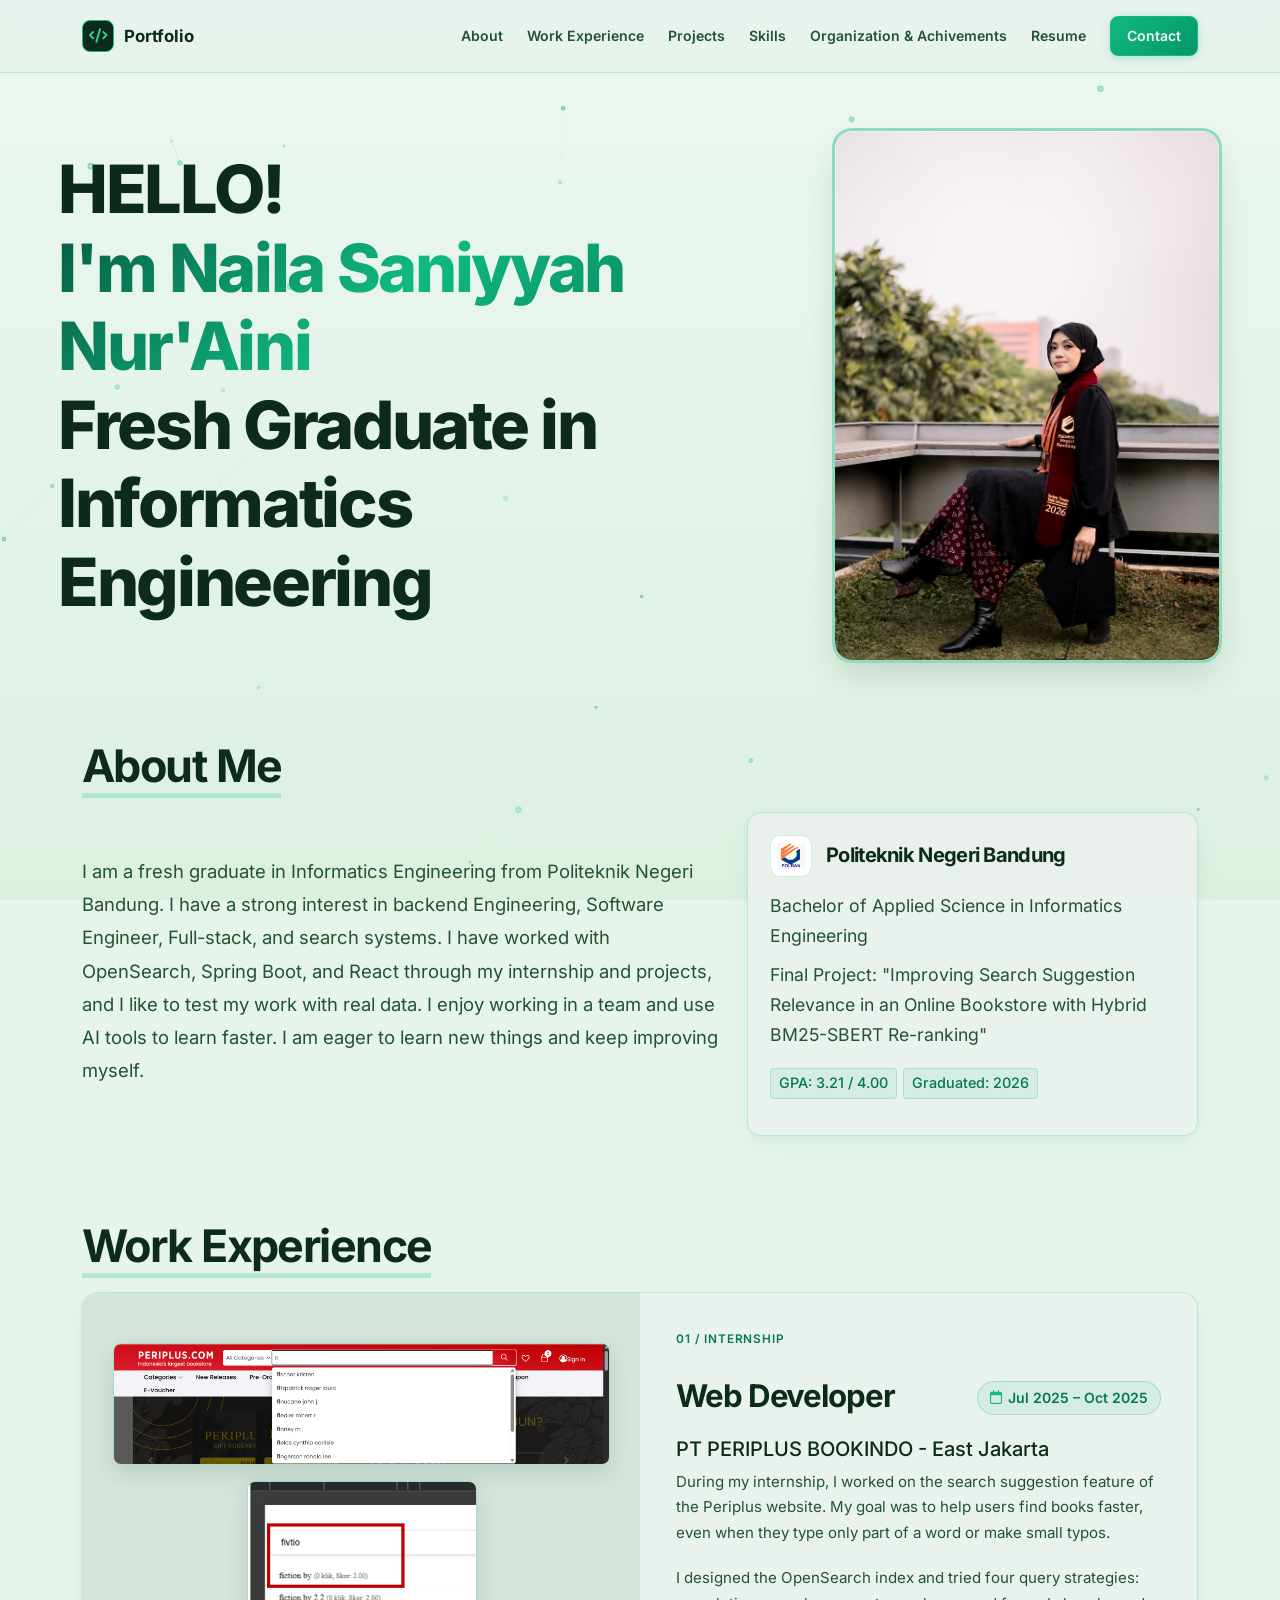
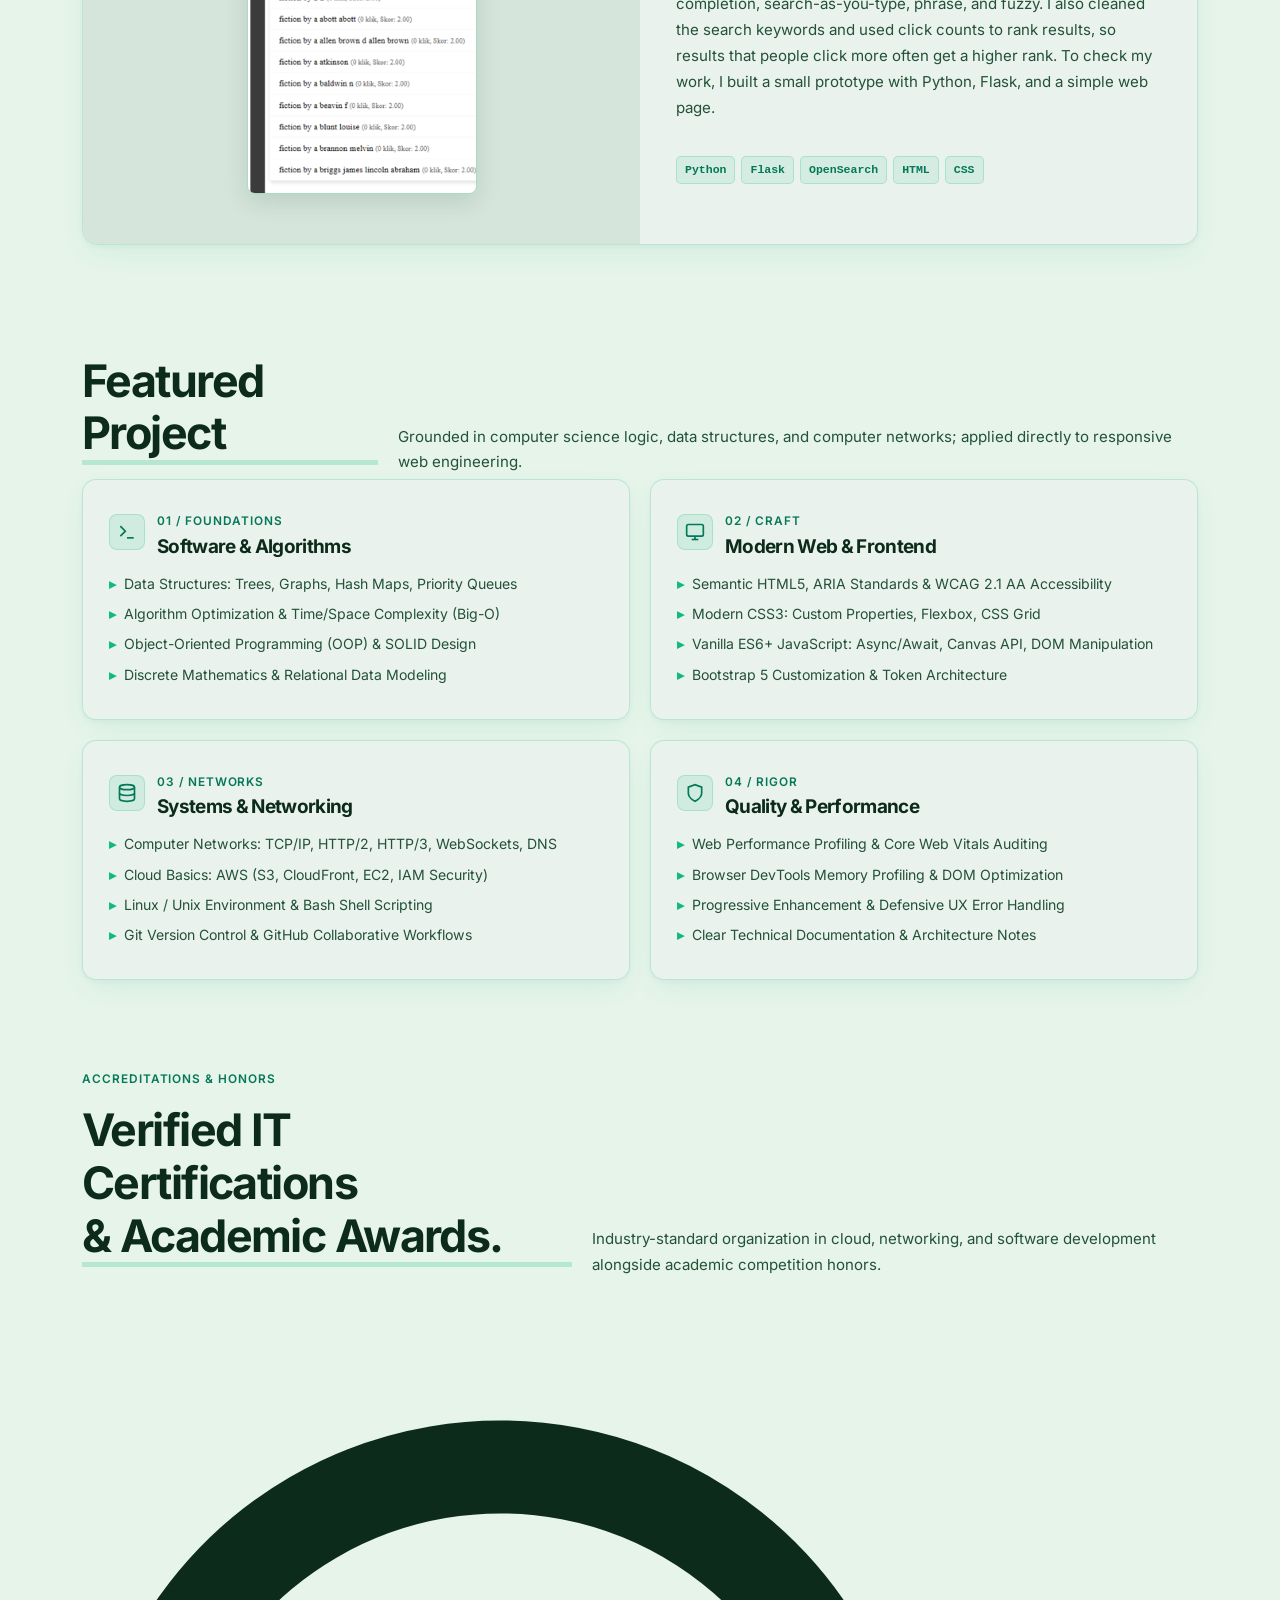
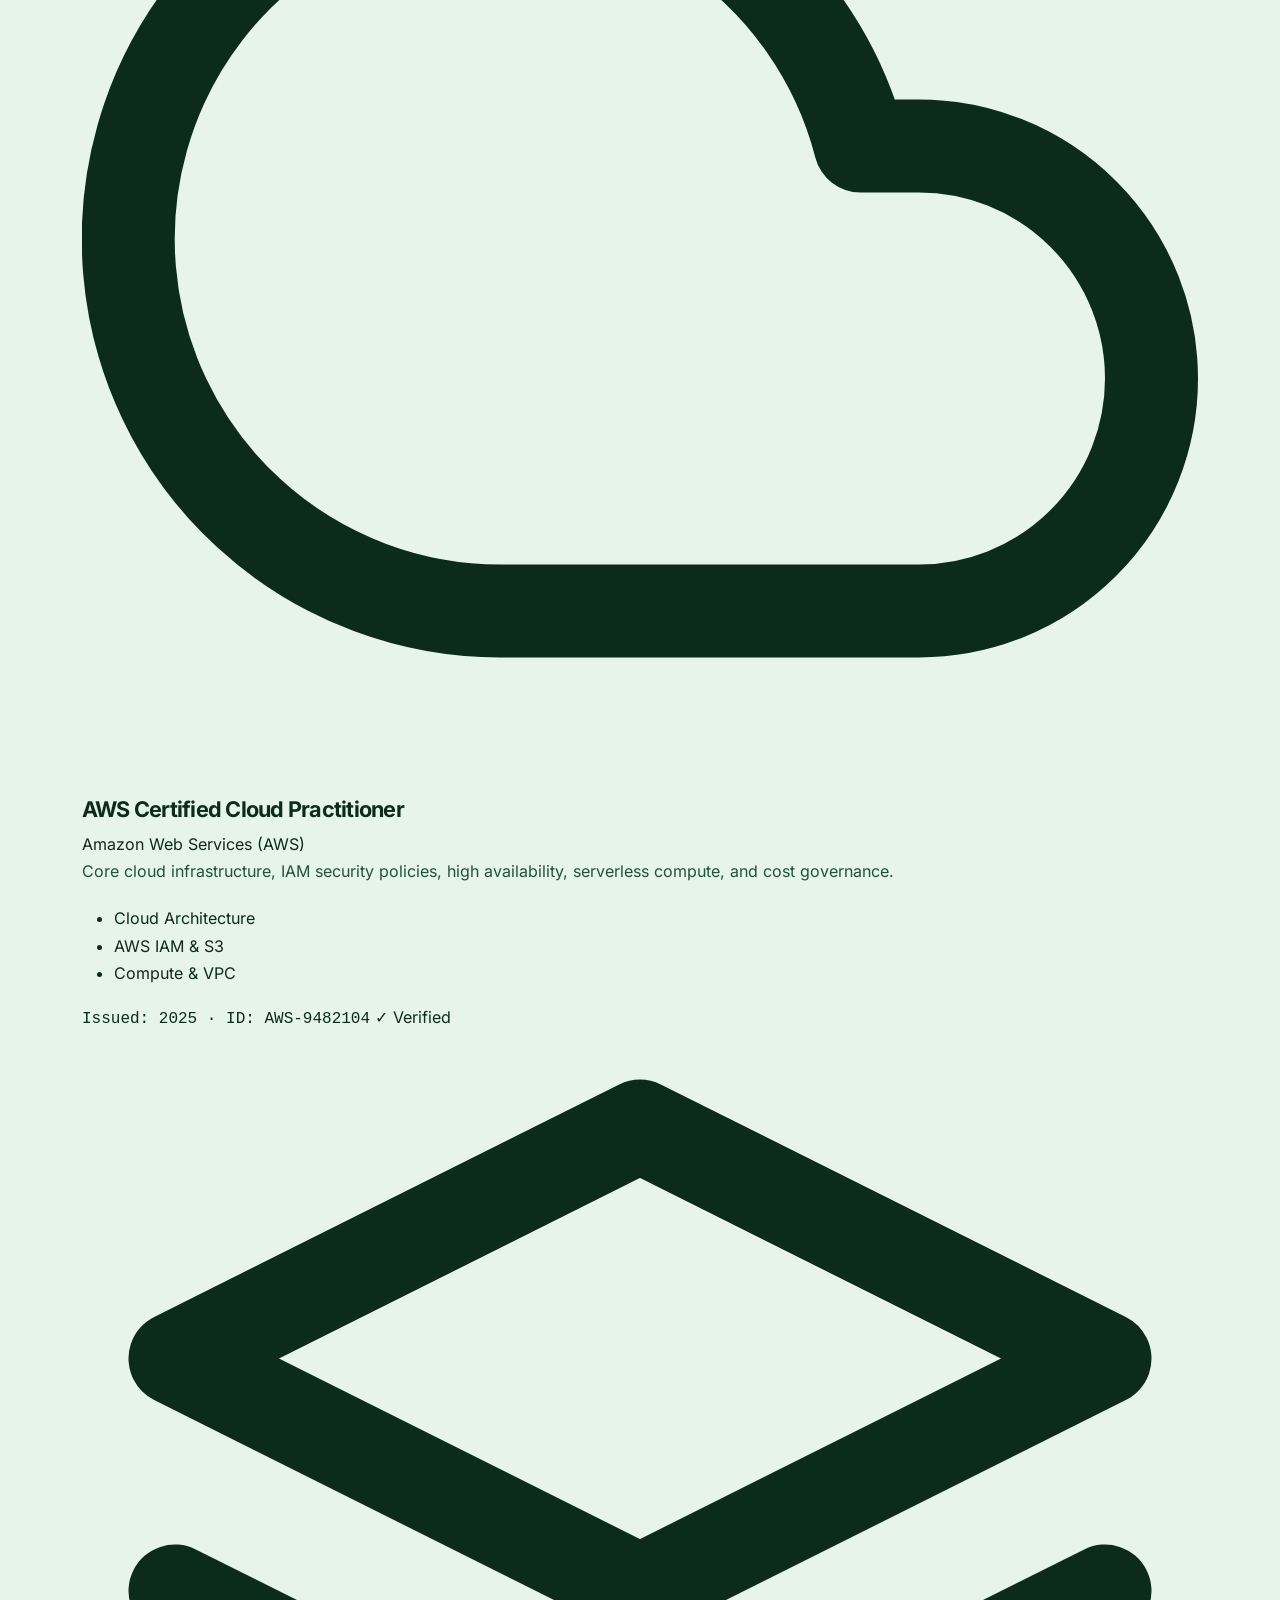
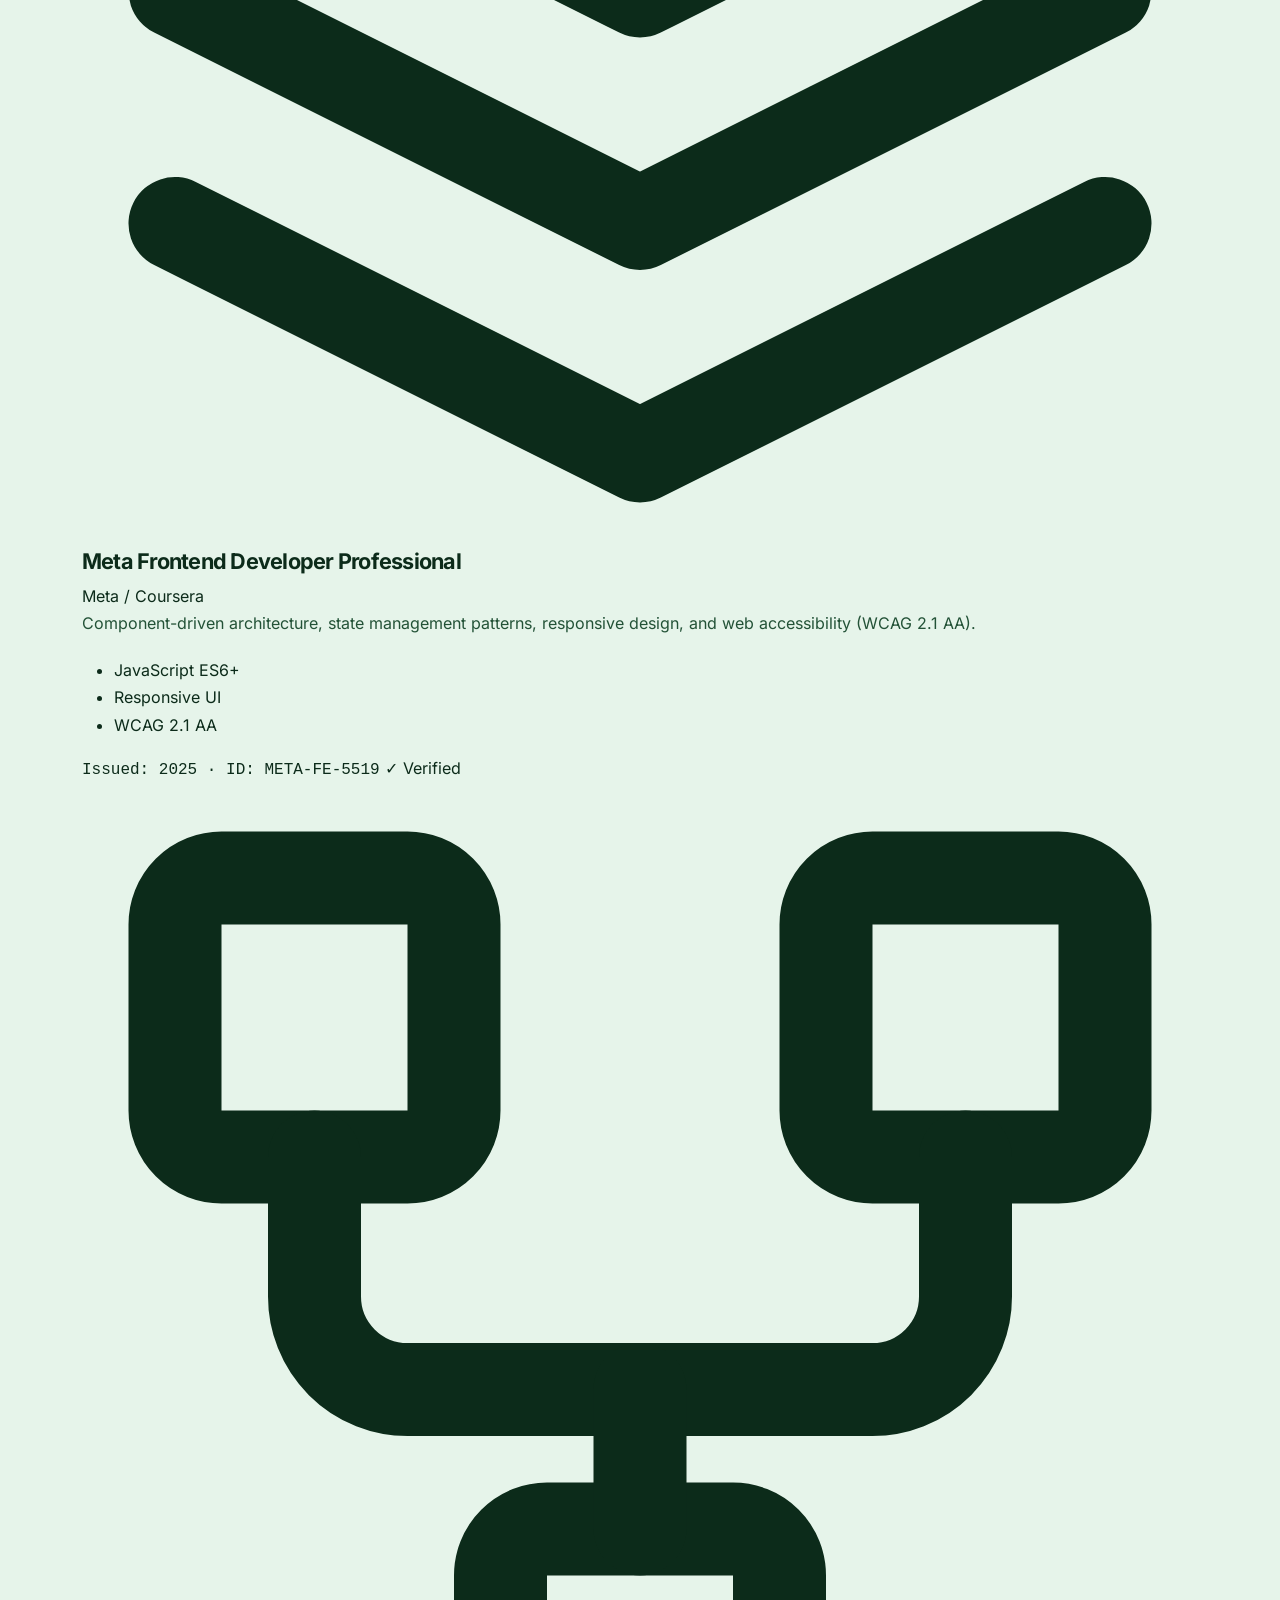
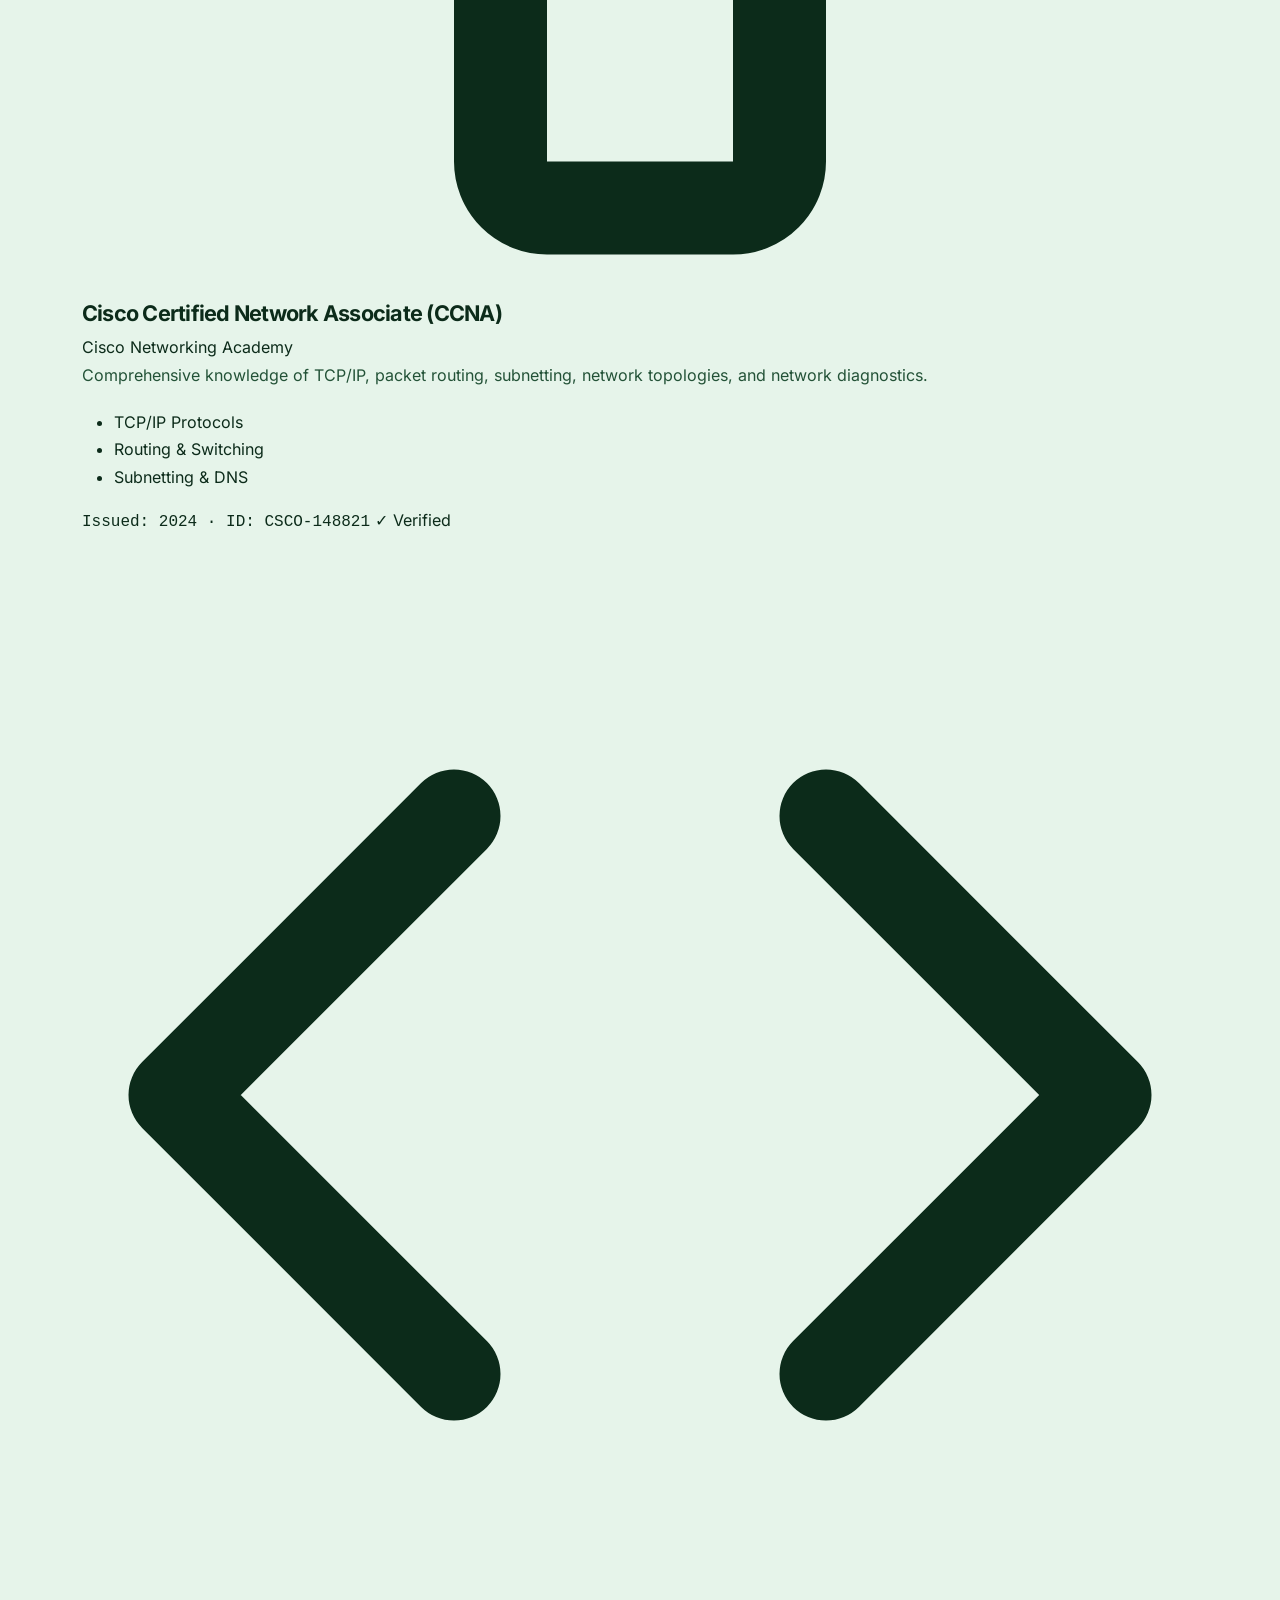
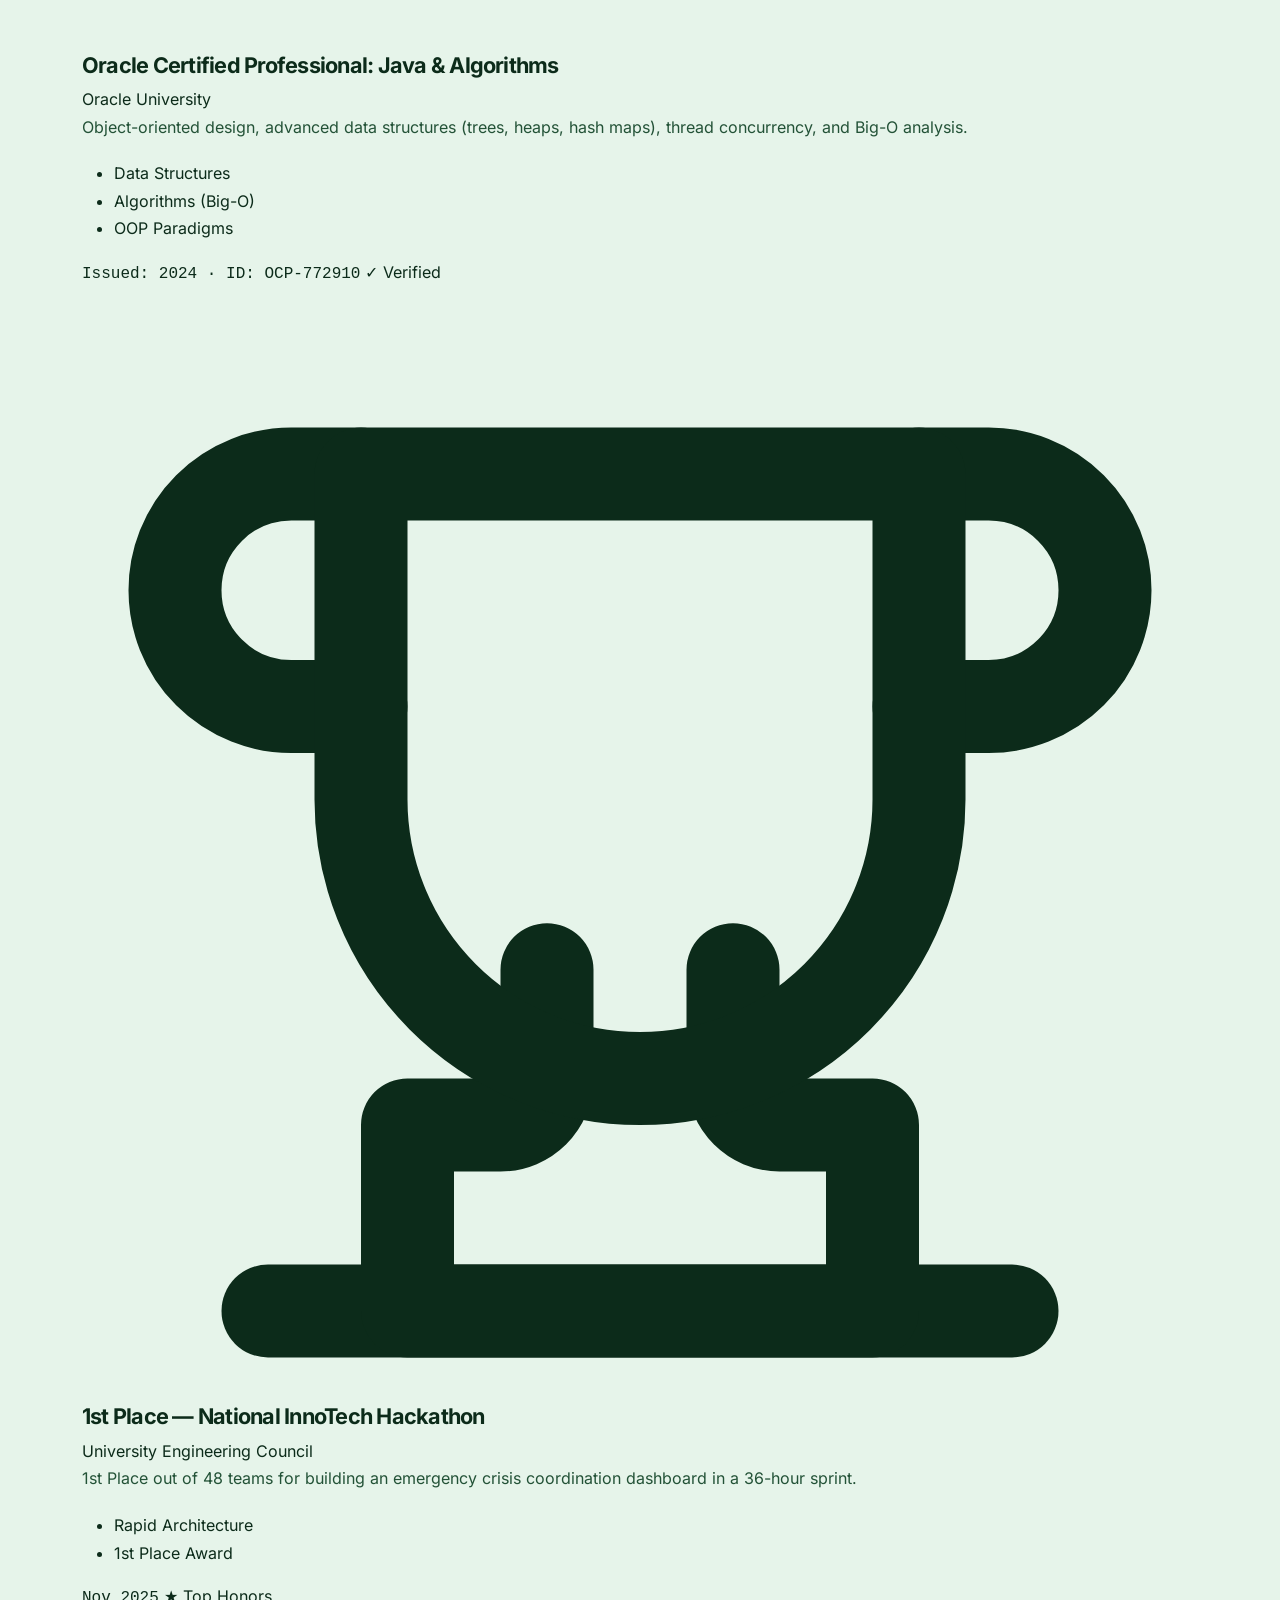
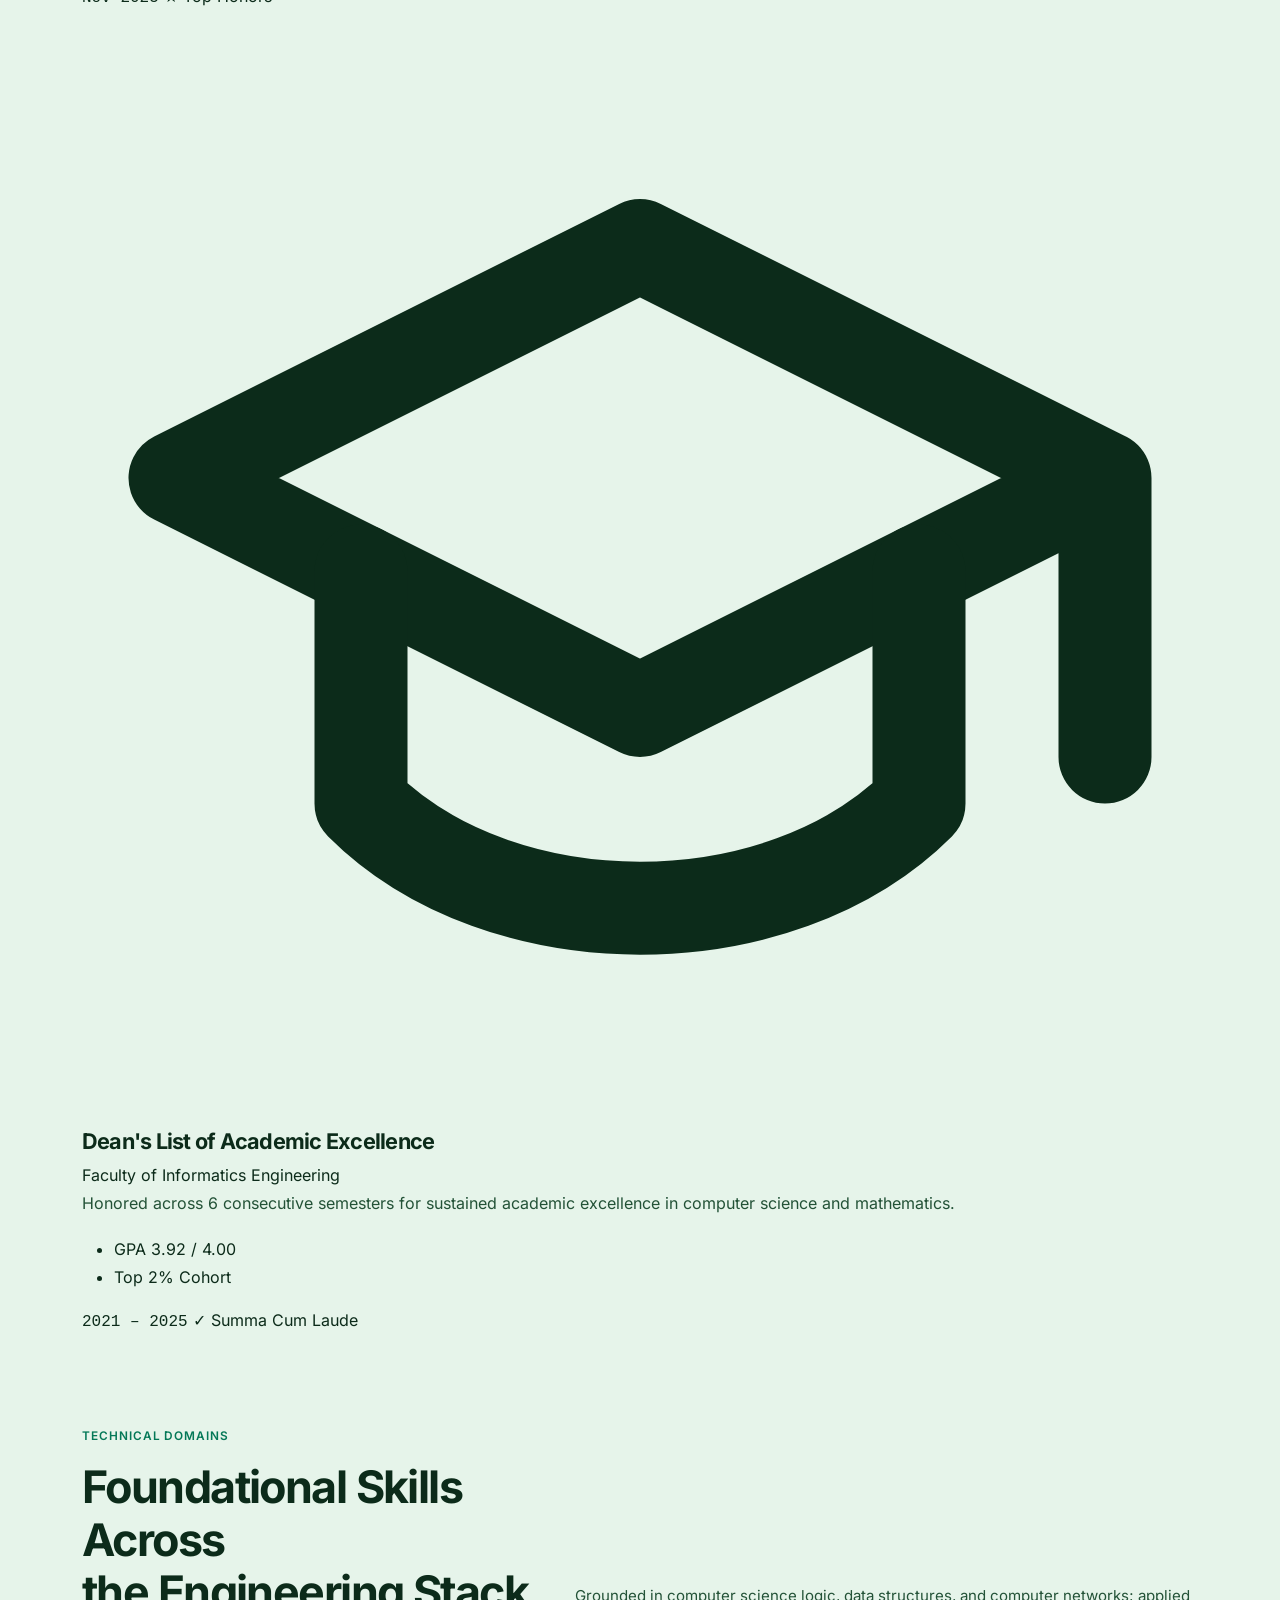
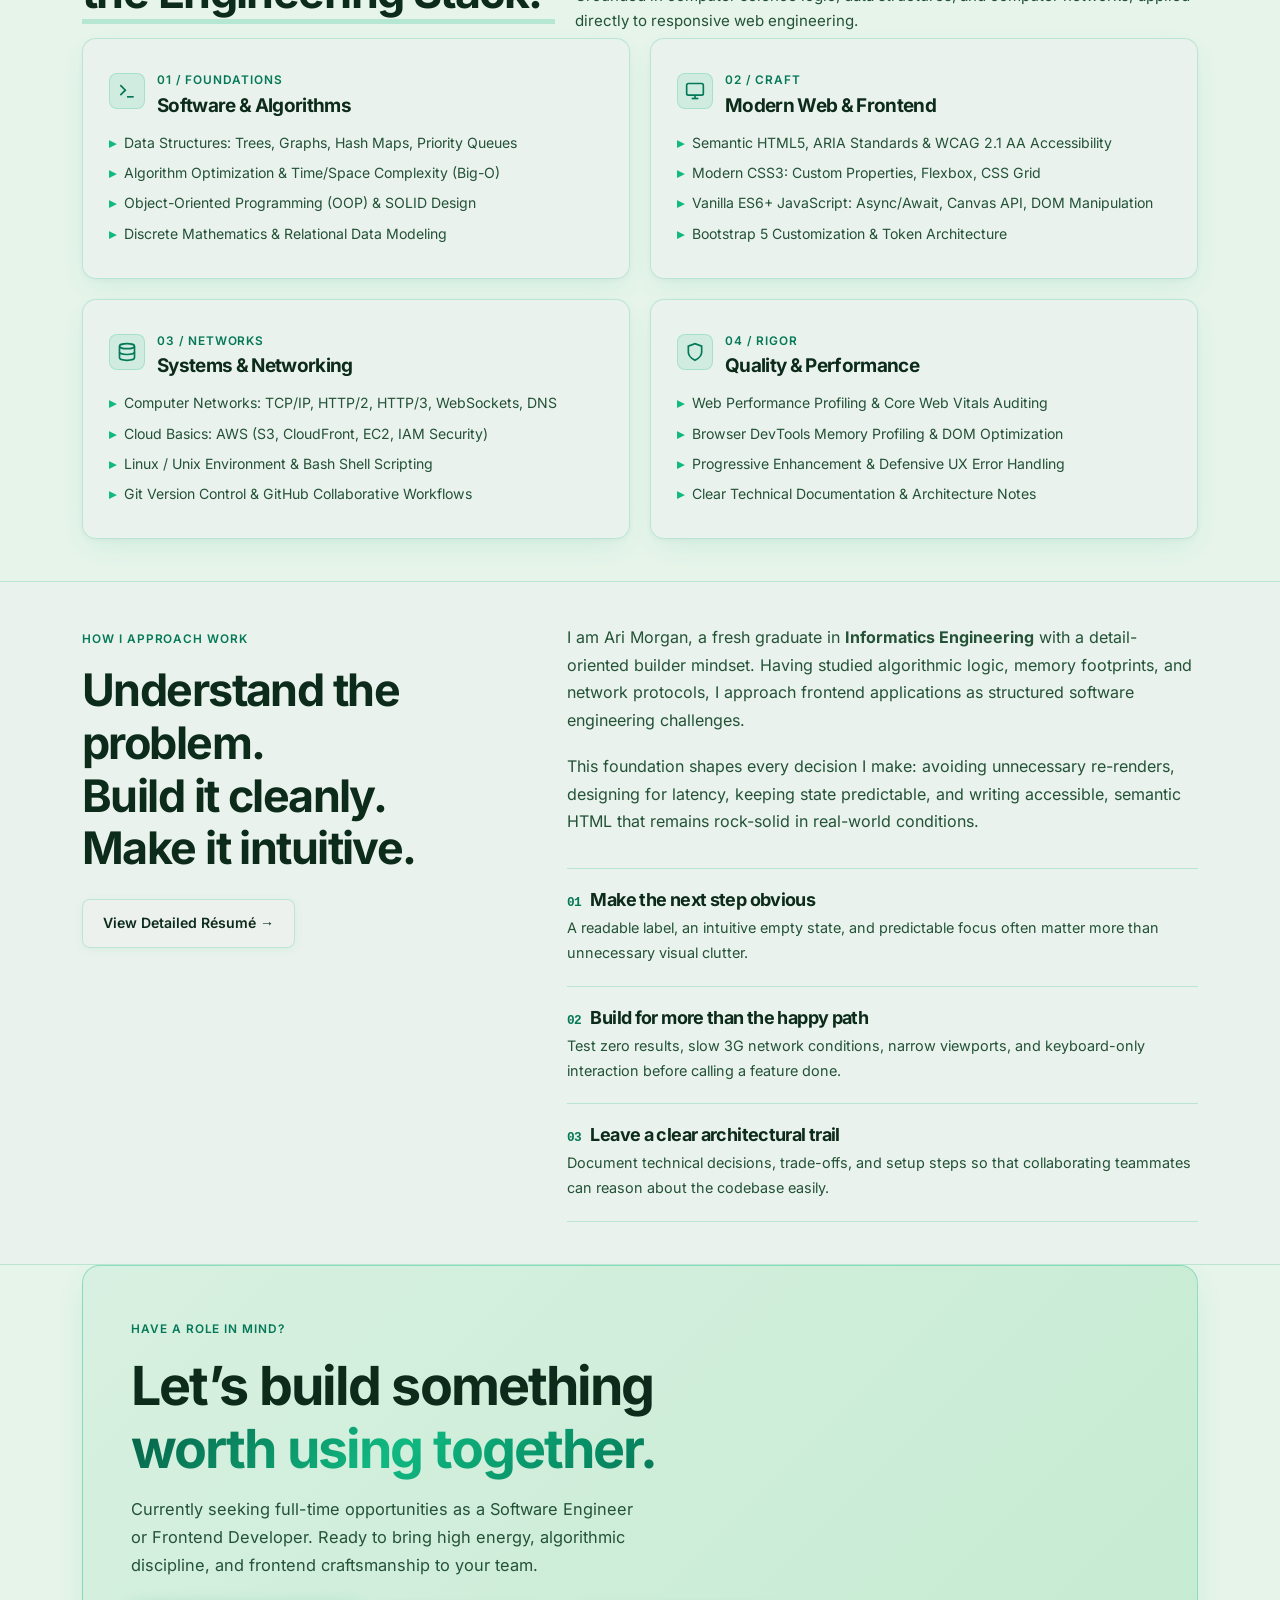
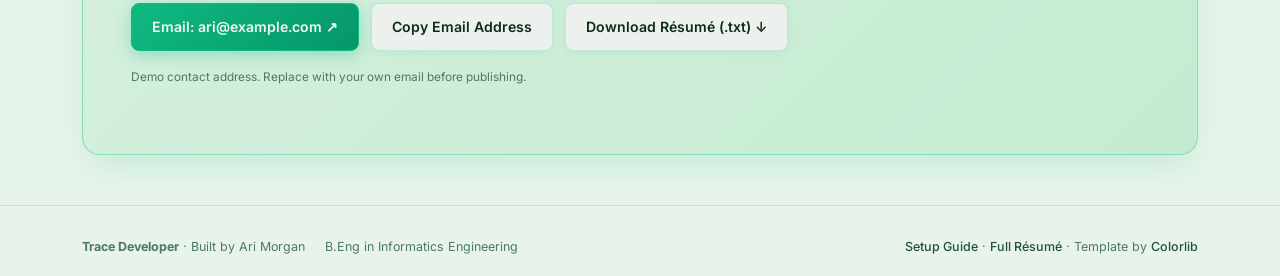
==== commit 63dd68a5: "Update work experience to display work1 and work2 gallery" ====
--- a/index.html
+++ b/index.html
@@ -18,7 +18,7 @@
   <link rel="stylesheet" href="https://cdnjs.cloudflare.com/ajax/libs/font-awesome/6.5.1/css/all.min.css">
 
   <!-- Minimalist Emerald Green Design System -->
-  <link rel="stylesheet" href="assets/style.css?v=6">
+  <link rel="stylesheet" href="assets/style.css?v=7">
 
   <!-- Calm Green Canvas Background -->
   <script src="assets/canvas-bg.js" defer></script>
@@ -132,9 +132,14 @@
           <article class="project-card">
             <div class="row g-0">
               <div class="col-md-6 project-visual">
-                <a href="issue-lens.html" aria-label="Read Issue Lens case study">
-                  <img src="assets/issue-lens-preview.jpg" alt="Issue Lens searchable issue tracker demo" width="1200" height="833" loading="lazy">
-                </a>
+                <div class="work-gallery-grid">
+                  <div class="work-item-wide">
+                    <img src="assets/work1.png" alt="Periplus Search Suggestion Overview" loading="lazy">
+                  </div>
+                  <div class="work-item-portrait">
+                    <img src="assets/work2.png" alt="Periplus Search Suggestion Query Flow" loading="lazy">
+                  </div>
+                </div>
               </div>
               <div class="col-md-6 project-copy">
                 <span class="eyebrow">01 / INTERNSHIP</span>
@@ -166,6 +171,112 @@
         </div>
       </section>
 
+      <section class="section" id="skills">
+        <div class="container">
+          <div class="section-top">
+            <div>
+              <h2>Featured Project</h2>
+            </div>
+            <p>
+              Grounded in computer science logic, data structures, and computer networks; applied directly to responsive web engineering.
+            </p>
+          </div>
+
+          <div class="skills-grid">
+
+            <!-- Domain 1: CS & Algorithms -->
+            <article class="skill-card">
+              <div class="skill-card-head">
+                <div class="skill-card-icon" aria-hidden="true">
+                  <svg viewBox="0 0 24 24" width="20" height="20" fill="none" stroke="currentColor" stroke-width="2">
+                    <polyline points="4 17 10 11 4 5"></polyline>
+                    <line x1="12" y1="19" x2="20" y2="19"></line>
+                  </svg>
+                </div>
+                <div>
+                  <span class="eyebrow mb-1">01 / FOUNDATIONS</span>
+                  <h3>Software &amp; Algorithms</h3>
+                </div>
+              </div>
+              <ul class="skill-items">
+                <li>Data Structures: Trees, Graphs, Hash Maps, Priority Queues</li>
+                <li>Algorithm Optimization &amp; Time/Space Complexity (Big-O)</li>
+                <li>Object-Oriented Programming (OOP) &amp; SOLID Design</li>
+                <li>Discrete Mathematics &amp; Relational Data Modeling</li>
+              </ul>
+            </article>
+
+            <!-- Domain 2: Modern Web -->
+            <article class="skill-card">
+              <div class="skill-card-head">
+                <div class="skill-card-icon" aria-hidden="true">
+                  <svg viewBox="0 0 24 24" width="20" height="20" fill="none" stroke="currentColor" stroke-width="2">
+                    <rect x="2" y="3" width="20" height="14" rx="2" ry="2"></rect>
+                    <line x1="8" y1="21" x2="16" y2="21"></line>
+                    <line x1="12" y1="17" x2="12" y2="21"></line>
+                  </svg>
+                </div>
+                <div>
+                  <span class="eyebrow mb-1">02 / CRAFT</span>
+                  <h3>Modern Web &amp; Frontend</h3>
+                </div>
+              </div>
+              <ul class="skill-items">
+                <li>Semantic HTML5, ARIA Standards &amp; WCAG 2.1 AA Accessibility</li>
+                <li>Modern CSS3: Custom Properties, Flexbox, CSS Grid</li>
+                <li>Vanilla ES6+ JavaScript: Async/Await, Canvas API, DOM Manipulation</li>
+                <li>Bootstrap 5 Customization &amp; Token Architecture</li>
+              </ul>
+            </article>
+
+            <!-- Domain 3: Systems & Networks -->
+            <article class="skill-card">
+              <div class="skill-card-head">
+                <div class="skill-card-icon" aria-hidden="true">
+                  <svg viewBox="0 0 24 24" width="20" height="20" fill="none" stroke="currentColor" stroke-width="2">
+                    <ellipse cx="12" cy="5" rx="9" ry="3"></ellipse>
+                    <path d="M21 12c0 1.66-4 3-9 3s-9-1.34-9-3"></path>
+                    <path d="M3 5v14c0 1.66 4 3 9 3s9-1.34 9-3V5"></path>
+                  </svg>
+                </div>
+                <div>
+                  <span class="eyebrow mb-1">03 / NETWORKS</span>
+                  <h3>Systems &amp; Networking</h3>
+                </div>
+              </div>
+              <ul class="skill-items">
+                <li>Computer Networks: TCP/IP, HTTP/2, HTTP/3, WebSockets, DNS</li>
+                <li>Cloud Basics: AWS (S3, CloudFront, EC2, IAM Security)</li>
+                <li>Linux / Unix Environment &amp; Bash Shell Scripting</li>
+                <li>Git Version Control &amp; GitHub Collaborative Workflows</li>
+              </ul>
+            </article>
+
+            <!-- Domain 4: Quality & Tooling -->
+            <article class="skill-card">
+              <div class="skill-card-head">
+                <div class="skill-card-icon" aria-hidden="true">
+                  <svg viewBox="0 0 24 24" width="20" height="20" fill="none" stroke="currentColor" stroke-width="2">
+                    <path d="M12 22s8-4 8-10V5l-8-3-8 3v7c0 6 8 10 8 10z"></path>
+                  </svg>
+                </div>
+                <div>
+                  <span class="eyebrow mb-1">04 / RIGOR</span>
+                  <h3>Quality &amp; Performance</h3>
+                </div>
+              </div>
+              <ul class="skill-items">
+                <li>Web Performance Profiling &amp; Core Web Vitals Auditing</li>
+                <li>Browser DevTools Memory Profiling &amp; DOM Optimization</li>
+                <li>Progressive Enhancement &amp; Defensive UX Error Handling</li>
+                <li>Clear Technical Documentation &amp; Architecture Notes</li>
+              </ul>
+            </article>
+
+          </div>
+        </div>
+      </section>
+
       <!-- =================================================================
            organization & IT CERTIFICATIONS SECTION
            ================================================================= -->
@@ -359,11 +470,6 @@
         </div>
       </section>
 
-      
-
-      <!-- =================================================================
-           TECHNICAL SKILLS SECTION
-           ================================================================= -->
       <section class="section" id="skills">
         <div class="container">
           <div class="section-top">
--- a/assets/style.css
+++ b/assets/style.css
@@ -854,6 +854,44 @@
   width: 100%;
 }
 
+/* Work Experience Multi-image Gallery */
+.work-gallery-grid {
+  display: flex;
+  flex-direction: column;
+  align-items: center;
+  gap: 16px;
+  width: 100%;
+}
+
+.work-item-wide {
+  width: 100%;
+}
+
+.work-item-wide img {
+  width: 100%;
+  height: auto;
+  border-radius: 8px;
+  border: 1px solid var(--border-card);
+  box-shadow: 0 8px 24px rgba(12, 43, 26, 0.12);
+  display: block;
+}
+
+.work-item-portrait {
+  display: flex;
+  justify-content: center;
+  width: 100%;
+}
+
+.work-item-portrait img {
+  max-width: 230px;
+  width: 100%;
+  height: auto;
+  border-radius: 8px;
+  border: 1px solid var(--border-card);
+  box-shadow: 0 8px 24px rgba(12, 43, 26, 0.12);
+  display: block;
+}
+
 .project-copy {
   padding: 36px;
   display: flex;
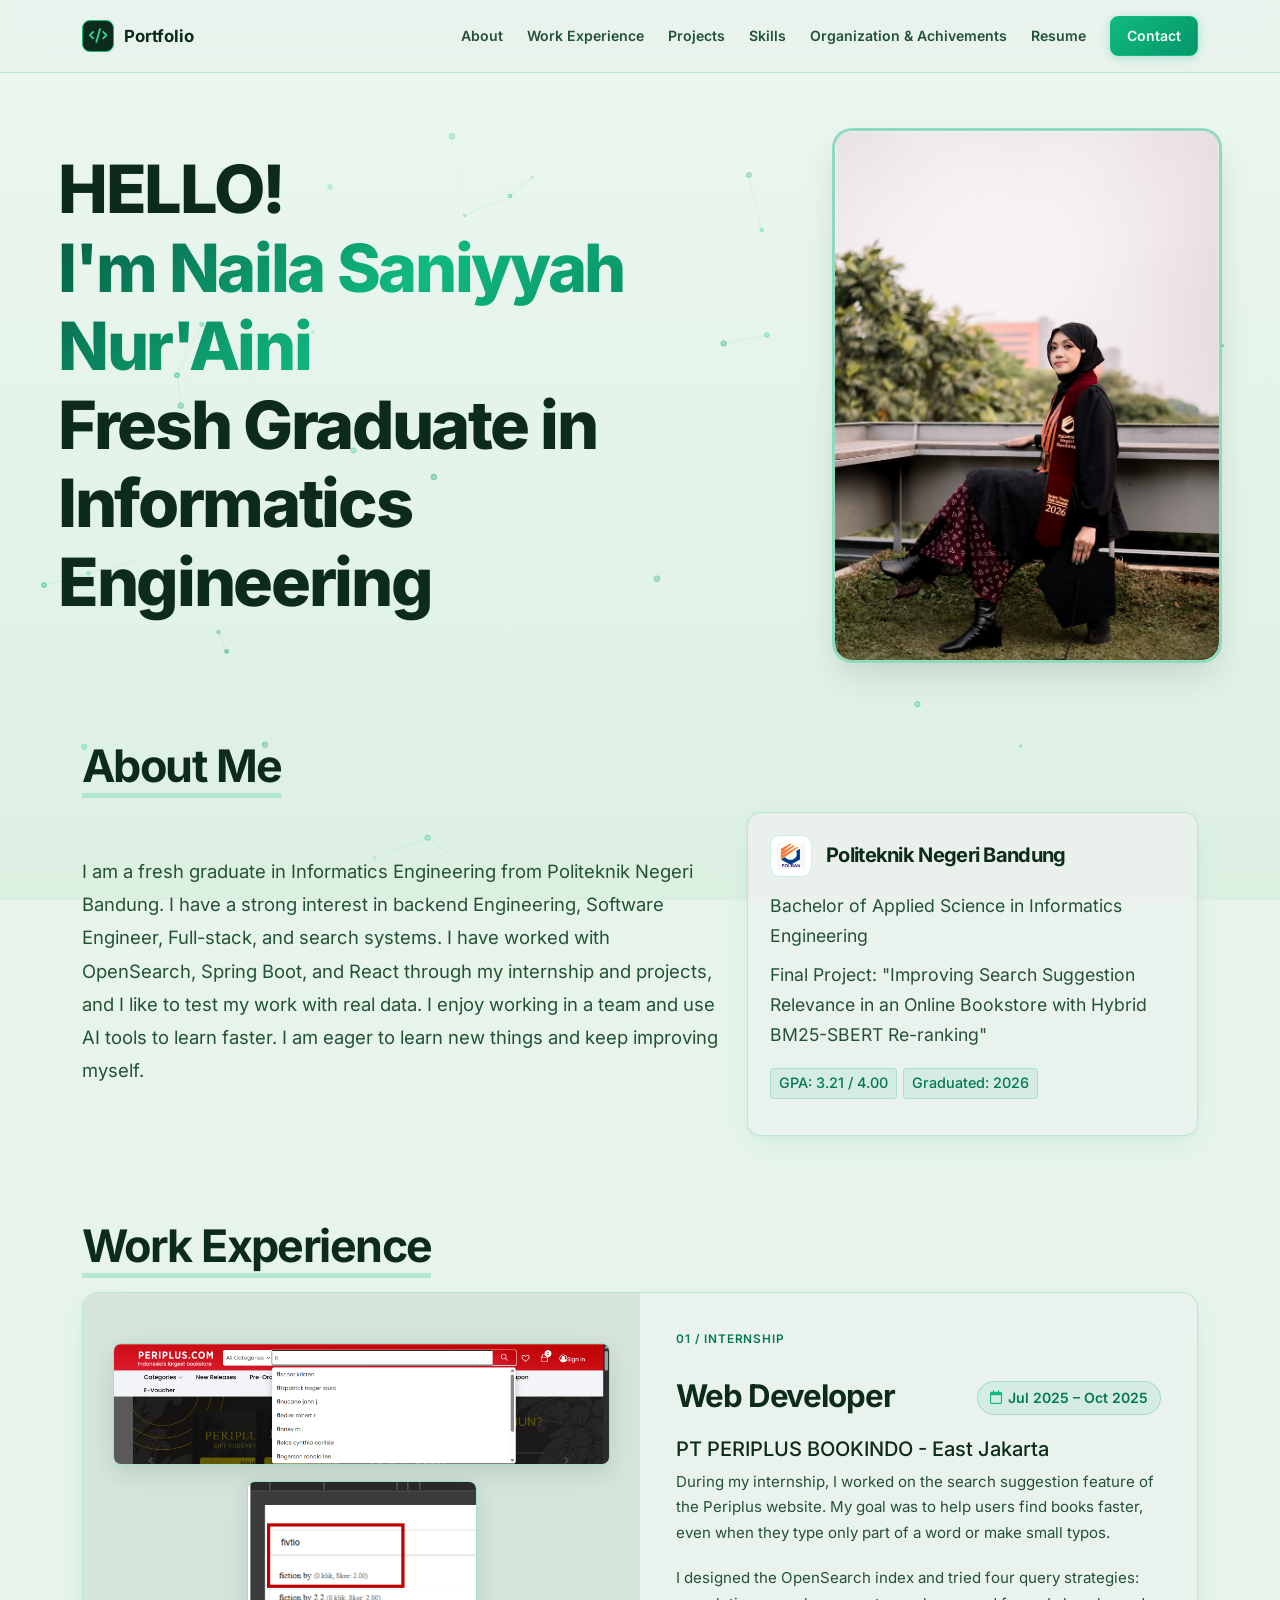
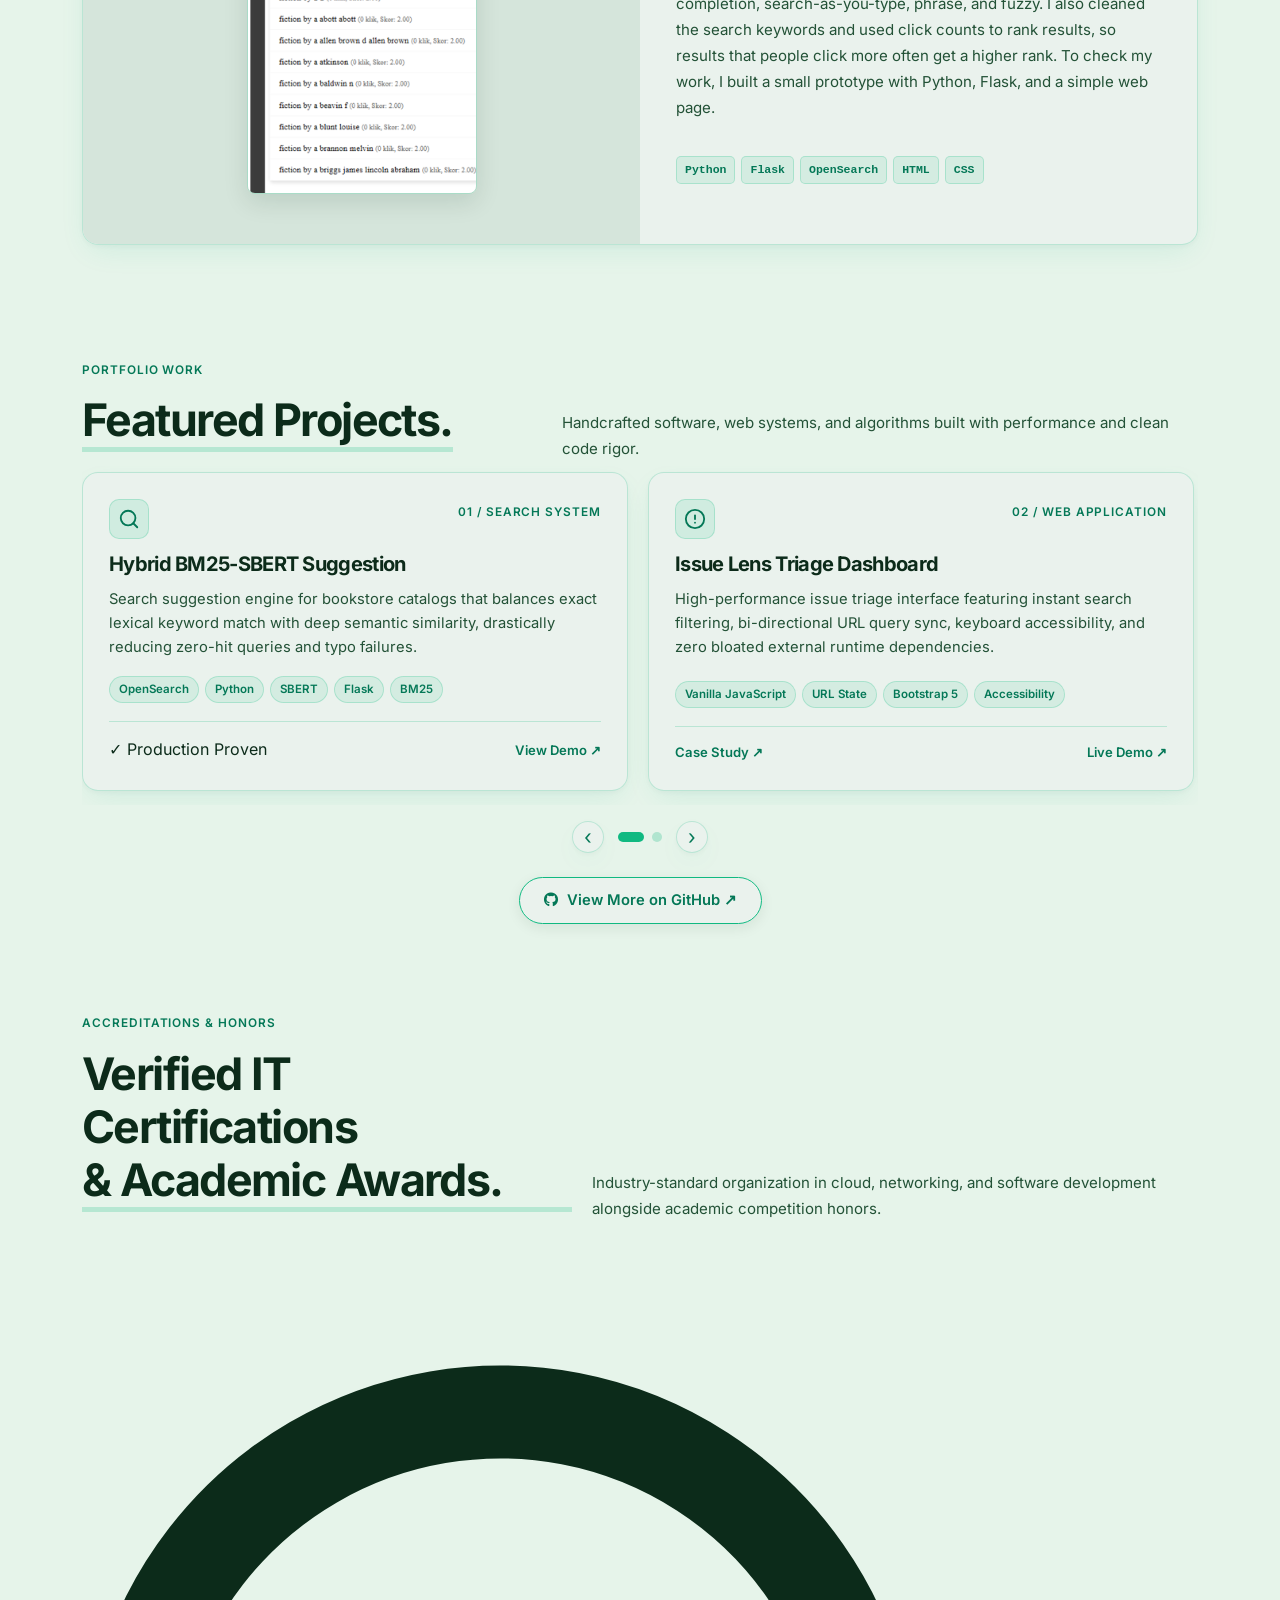
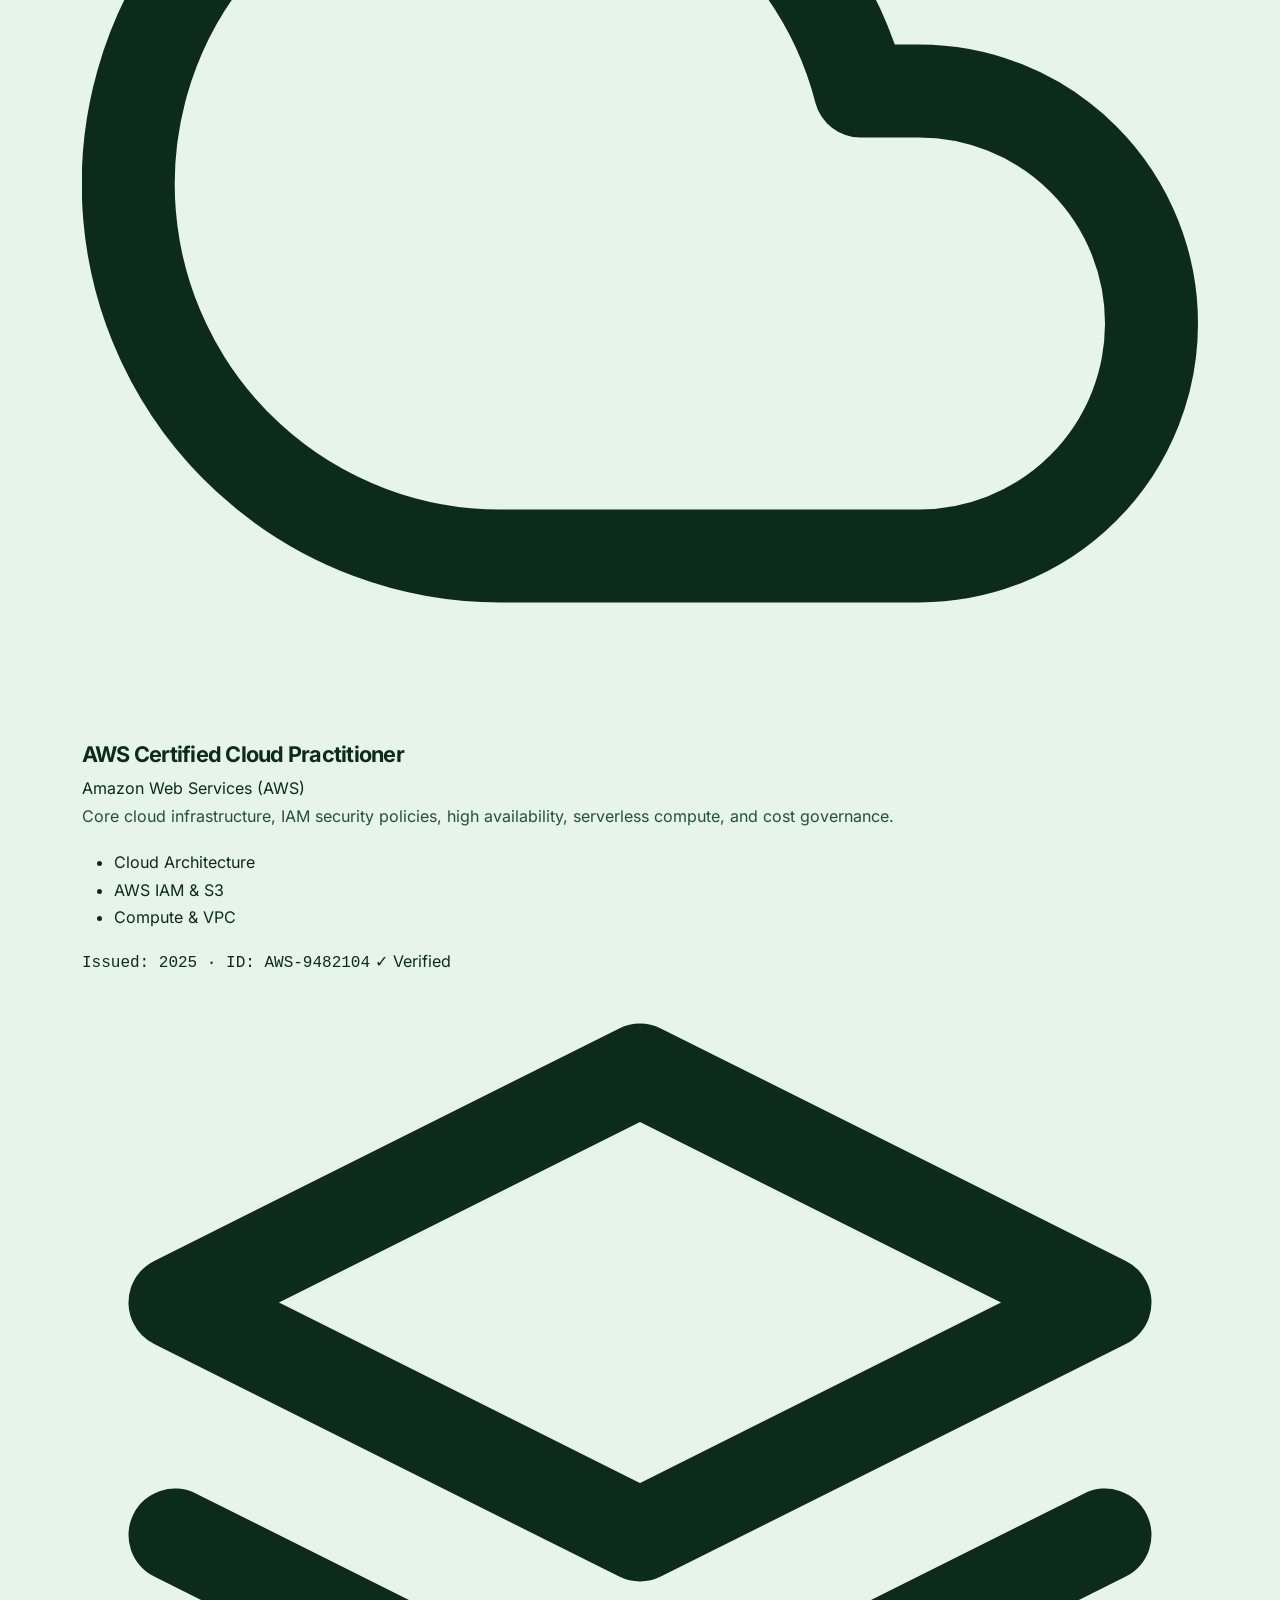
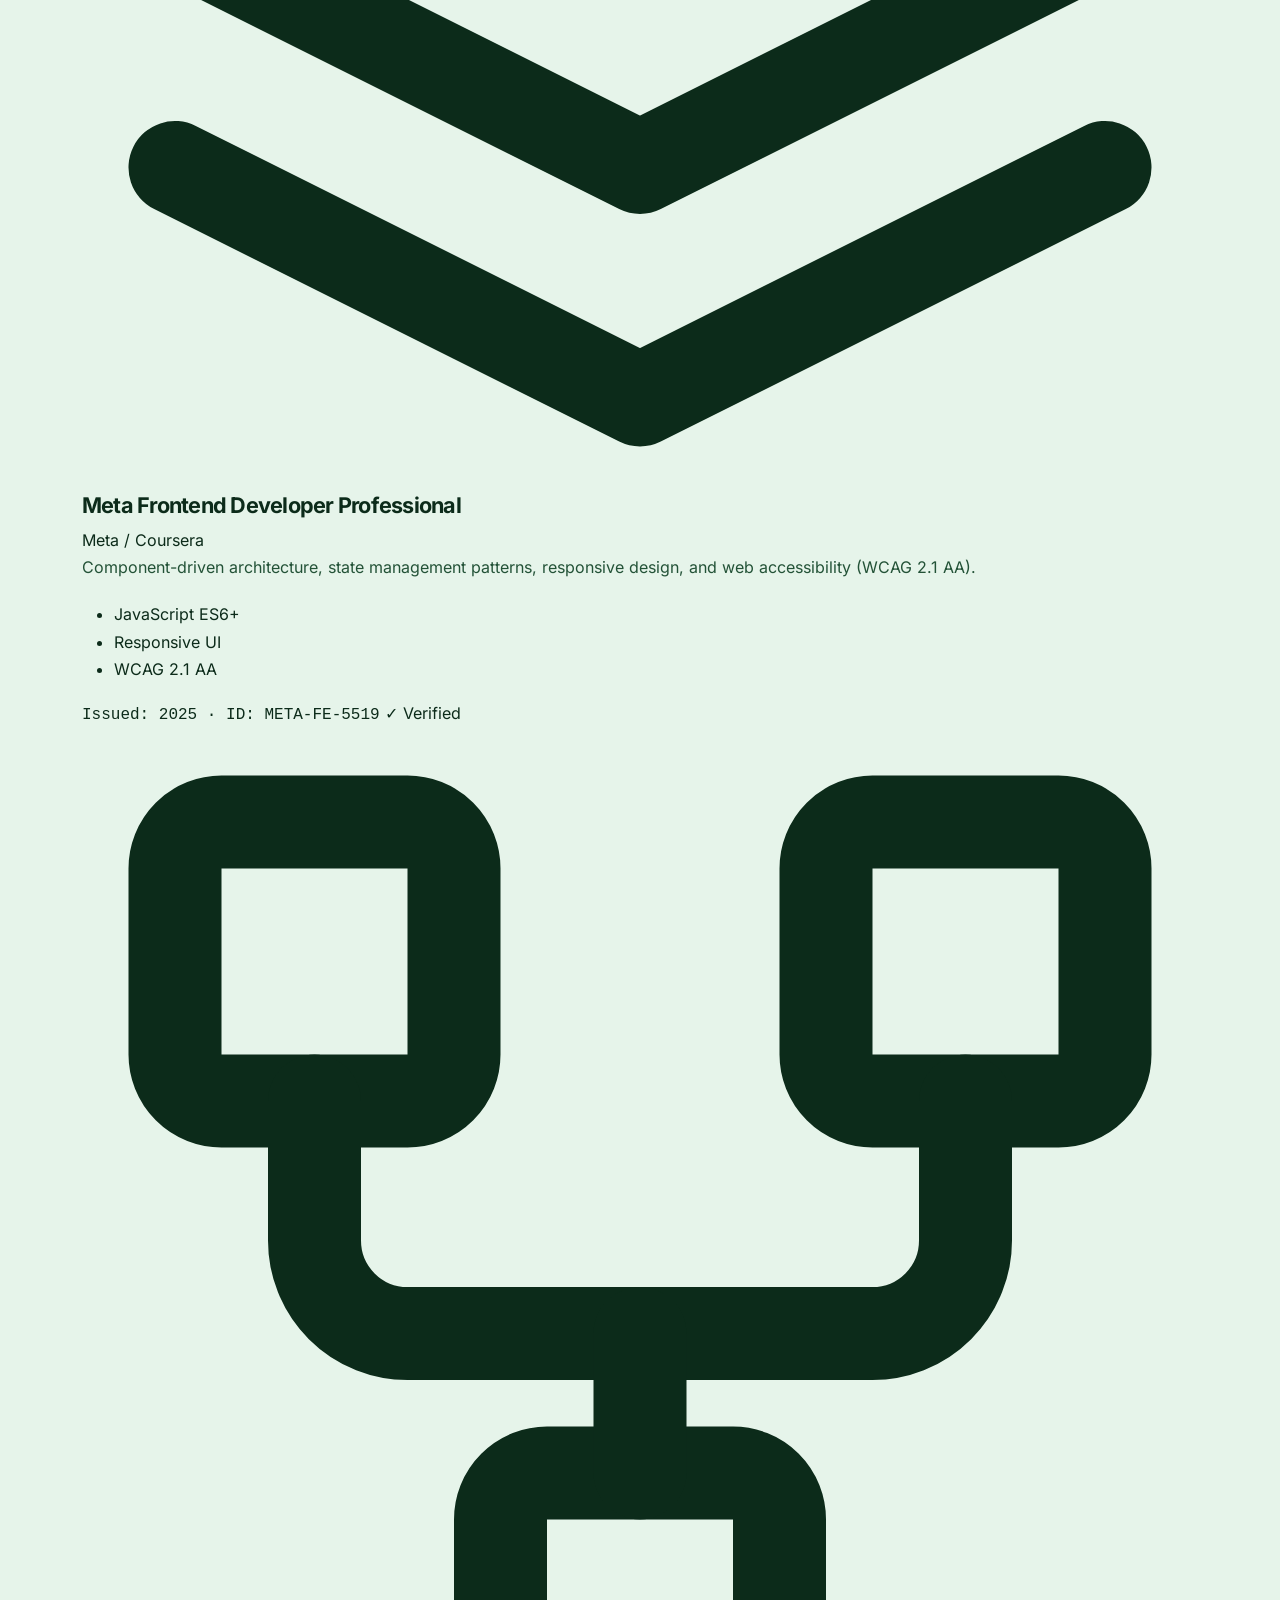
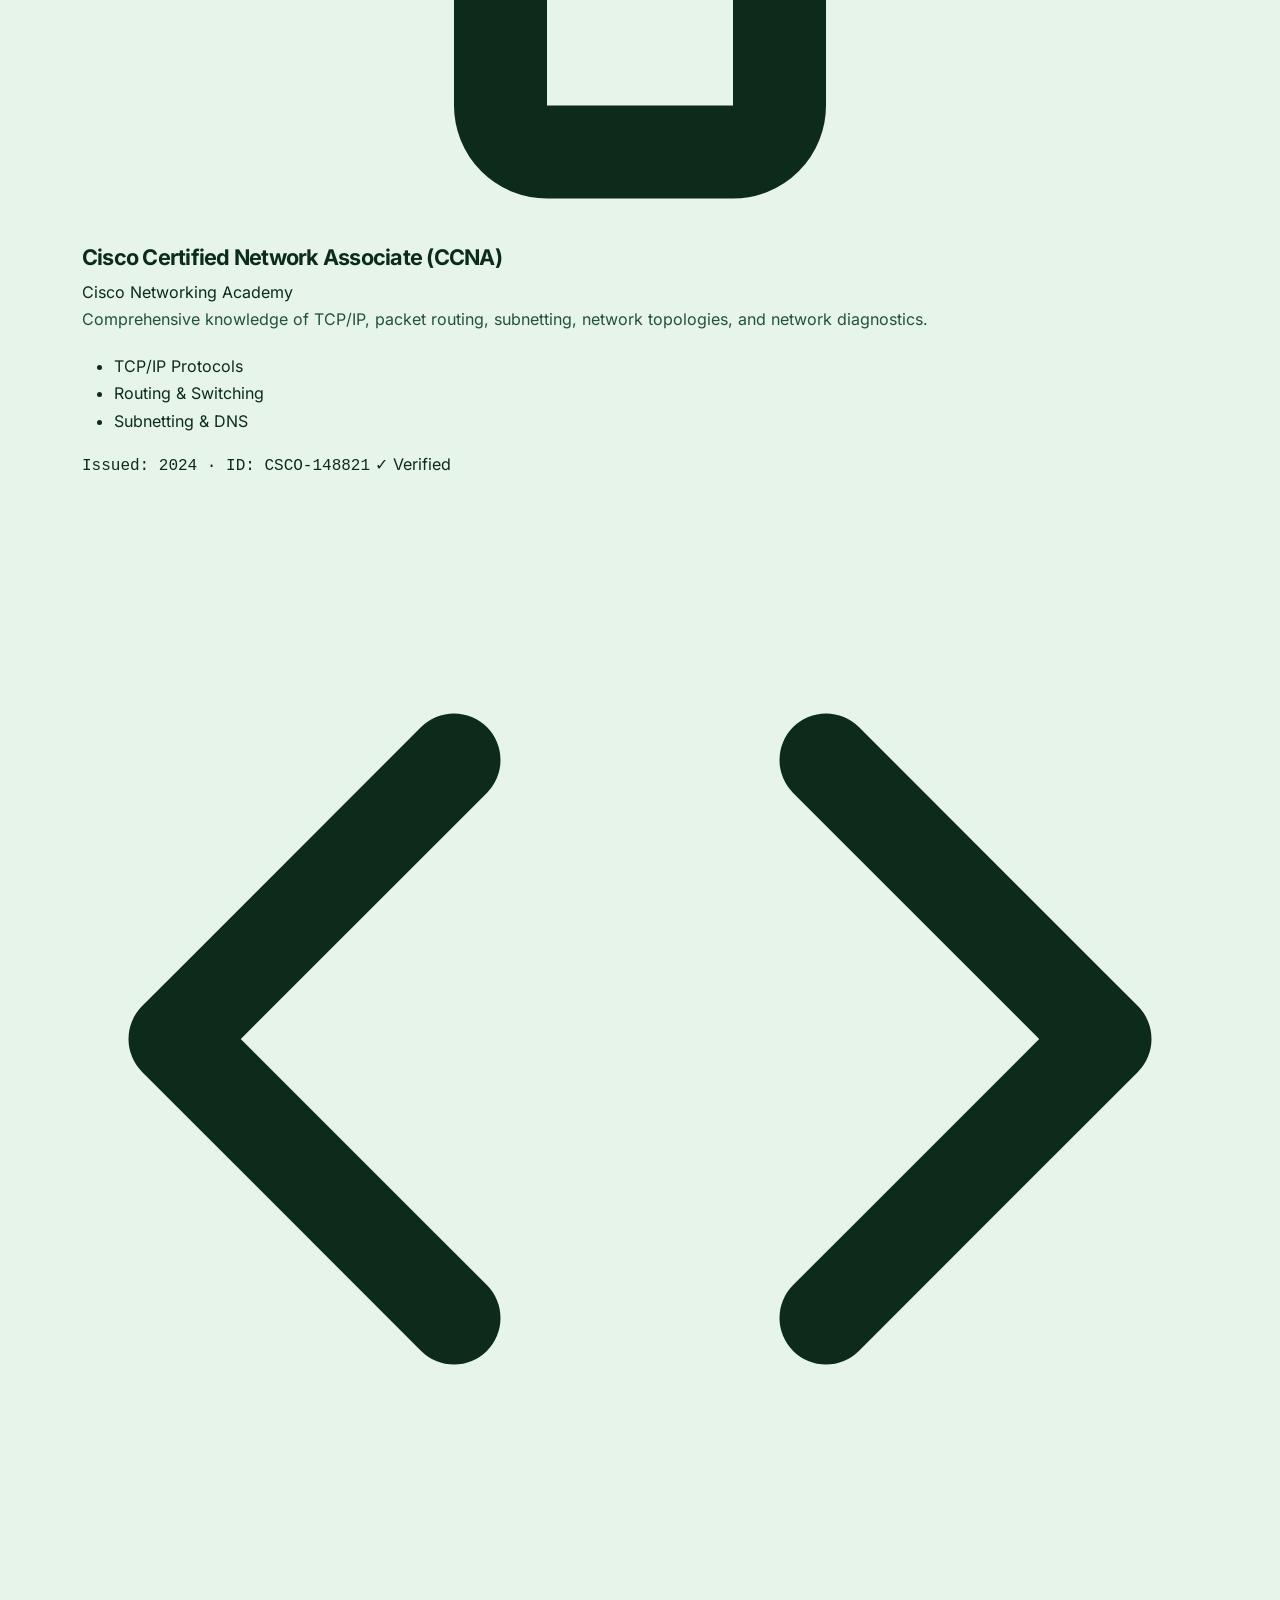
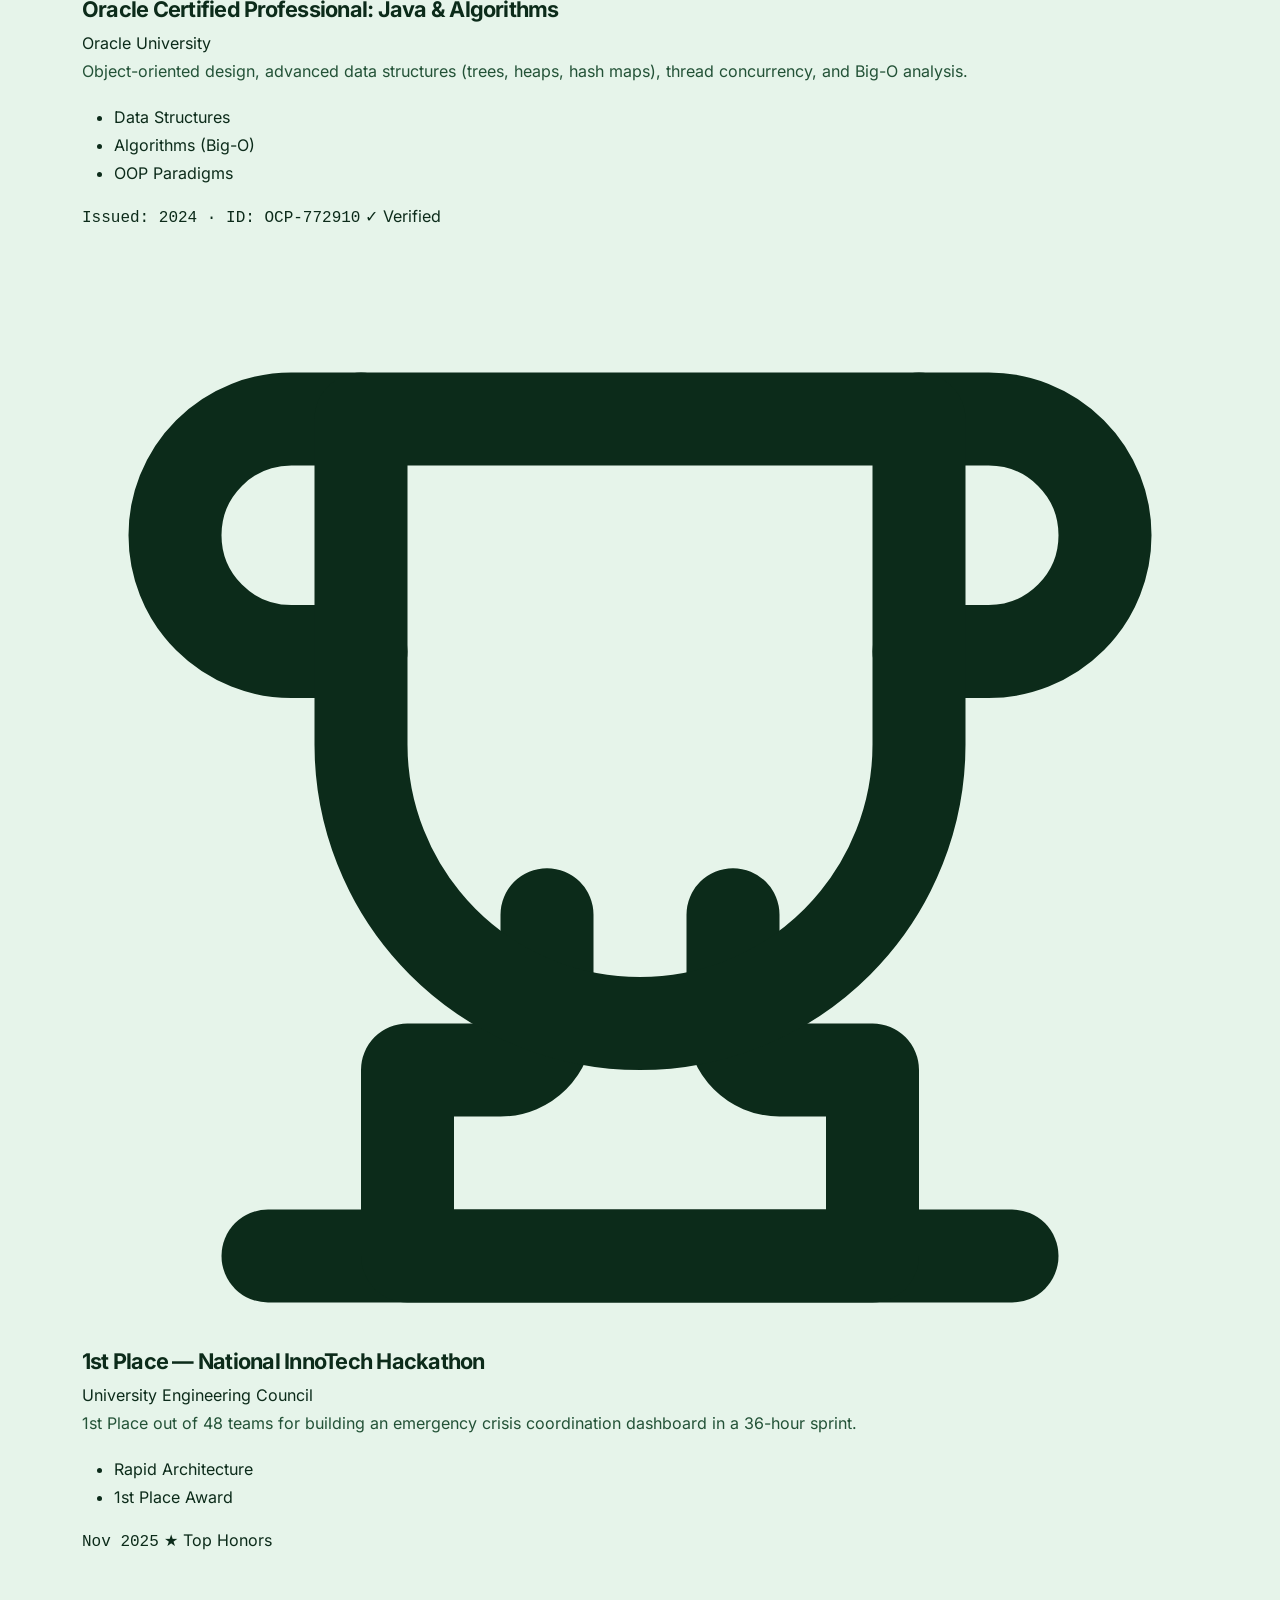
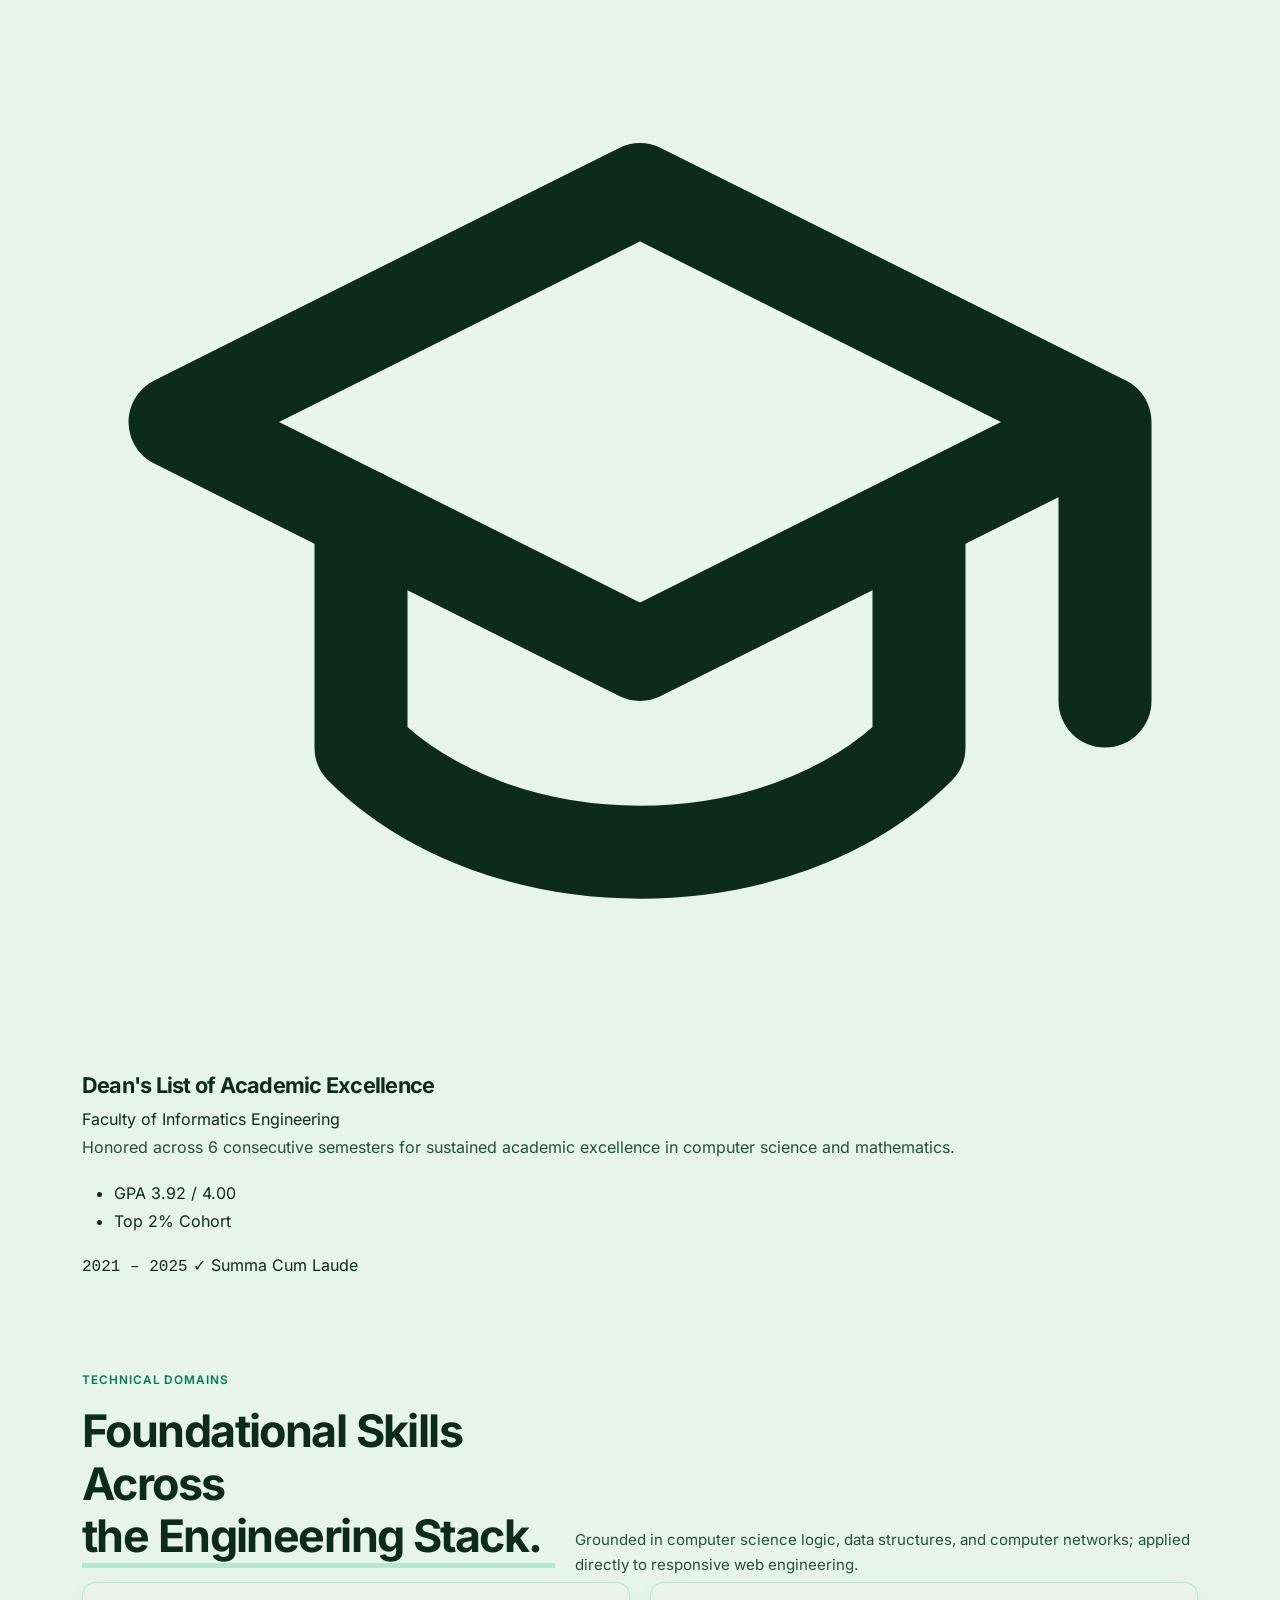
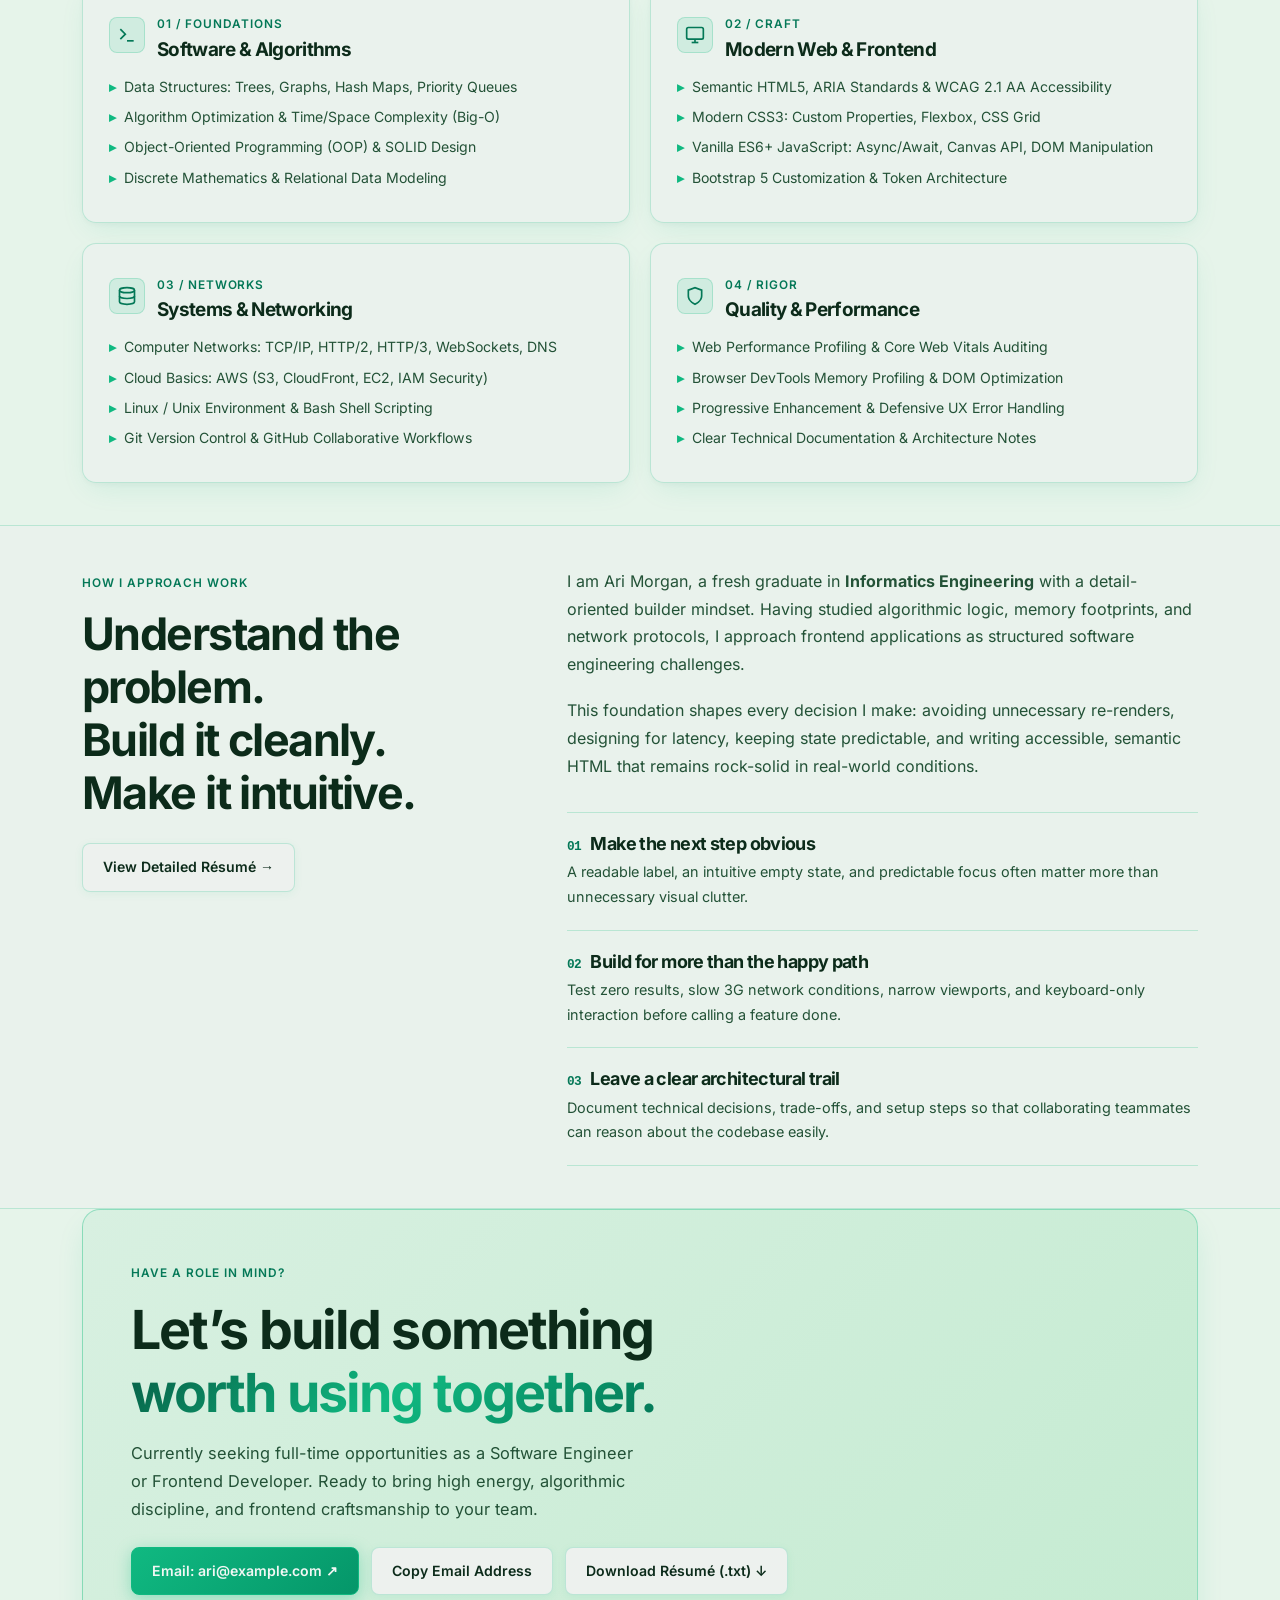
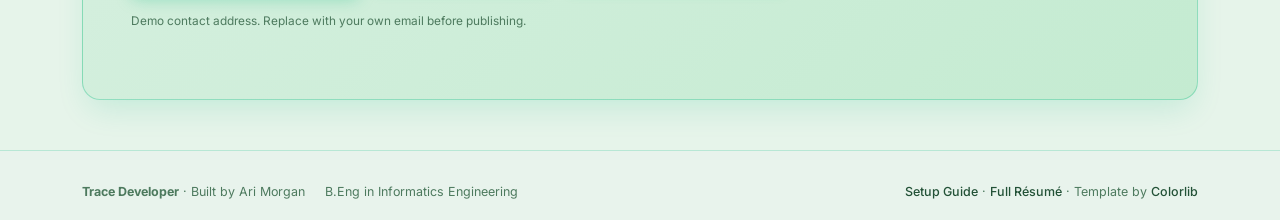
==== commit fe4eea90: "Revamp Featured Projects to 2-card swipeable slider with pagination bullets and GitHub CTA" ====
--- a/index.html
+++ b/index.html
@@ -18,7 +18,7 @@
   <link rel="stylesheet" href="https://cdnjs.cloudflare.com/ajax/libs/font-awesome/6.5.1/css/all.min.css">
 
   <!-- Minimalist Emerald Green Design System -->
-  <link rel="stylesheet" href="assets/style.css?v=7">
+  <link rel="stylesheet" href="assets/style.css?v=8">
 
   <!-- Calm Green Canvas Background -->
   <script src="assets/canvas-bg.js" defer></script>
@@ -171,107 +171,154 @@
         </div>
       </section>
 
-      <section class="section" id="skills">
+      <section class="section" id="projects">
         <div class="container">
           <div class="section-top">
             <div>
-              <h2>Featured Project</h2>
+              <span class="eyebrow">PORTFOLIO WORK</span>
+              <h2>Featured Projects.</h2>
             </div>
             <p>
-              Grounded in computer science logic, data structures, and computer networks; applied directly to responsive web engineering.
+              Handcrafted software, web systems, and algorithms built with performance and clean code rigor.
             </p>
           </div>
 
-          <div class="skills-grid">
-
-            <!-- Domain 1: CS & Algorithms -->
-            <article class="skill-card">
-              <div class="skill-card-head">
-                <div class="skill-card-icon" aria-hidden="true">
-                  <svg viewBox="0 0 24 24" width="20" height="20" fill="none" stroke="currentColor" stroke-width="2">
-                    <polyline points="4 17 10 11 4 5"></polyline>
-                    <line x1="12" y1="19" x2="20" y2="19"></line>
-                  </svg>
-                </div>
-                <div>
-                  <span class="eyebrow mb-1">01 / FOUNDATIONS</span>
-                  <h3>Software &amp; Algorithms</h3>
-                </div>
-              </div>
-              <ul class="skill-items">
-                <li>Data Structures: Trees, Graphs, Hash Maps, Priority Queues</li>
-                <li>Algorithm Optimization &amp; Time/Space Complexity (Big-O)</li>
-                <li>Object-Oriented Programming (OOP) &amp; SOLID Design</li>
-                <li>Discrete Mathematics &amp; Relational Data Modeling</li>
-              </ul>
-            </article>
-
-            <!-- Domain 2: Modern Web -->
-            <article class="skill-card">
-              <div class="skill-card-head">
-                <div class="skill-card-icon" aria-hidden="true">
-                  <svg viewBox="0 0 24 24" width="20" height="20" fill="none" stroke="currentColor" stroke-width="2">
-                    <rect x="2" y="3" width="20" height="14" rx="2" ry="2"></rect>
-                    <line x1="8" y1="21" x2="16" y2="21"></line>
-                    <line x1="12" y1="17" x2="12" y2="21"></line>
-                  </svg>
-                </div>
-                <div>
-                  <span class="eyebrow mb-1">02 / CRAFT</span>
-                  <h3>Modern Web &amp; Frontend</h3>
-                </div>
-              </div>
-              <ul class="skill-items">
-                <li>Semantic HTML5, ARIA Standards &amp; WCAG 2.1 AA Accessibility</li>
-                <li>Modern CSS3: Custom Properties, Flexbox, CSS Grid</li>
-                <li>Vanilla ES6+ JavaScript: Async/Await, Canvas API, DOM Manipulation</li>
-                <li>Bootstrap 5 Customization &amp; Token Architecture</li>
-              </ul>
-            </article>
-
-            <!-- Domain 3: Systems & Networks -->
-            <article class="skill-card">
-              <div class="skill-card-head">
-                <div class="skill-card-icon" aria-hidden="true">
-                  <svg viewBox="0 0 24 24" width="20" height="20" fill="none" stroke="currentColor" stroke-width="2">
-                    <ellipse cx="12" cy="5" rx="9" ry="3"></ellipse>
-                    <path d="M21 12c0 1.66-4 3-9 3s-9-1.34-9-3"></path>
-                    <path d="M3 5v14c0 1.66 4 3 9 3s9-1.34 9-3V5"></path>
-                  </svg>
-                </div>
-                <div>
-                  <span class="eyebrow mb-1">03 / NETWORKS</span>
-                  <h3>Systems &amp; Networking</h3>
-                </div>
-              </div>
-              <ul class="skill-items">
-                <li>Computer Networks: TCP/IP, HTTP/2, HTTP/3, WebSockets, DNS</li>
-                <li>Cloud Basics: AWS (S3, CloudFront, EC2, IAM Security)</li>
-                <li>Linux / Unix Environment &amp; Bash Shell Scripting</li>
-                <li>Git Version Control &amp; GitHub Collaborative Workflows</li>
-              </ul>
-            </article>
-
-            <!-- Domain 4: Quality & Tooling -->
-            <article class="skill-card">
-              <div class="skill-card-head">
-                <div class="skill-card-icon" aria-hidden="true">
-                  <svg viewBox="0 0 24 24" width="20" height="20" fill="none" stroke="currentColor" stroke-width="2">
-                    <path d="M12 22s8-4 8-10V5l-8-3-8 3v7c0 6 8 10 8 10z"></path>
-                  </svg>
-                </div>
-                <div>
-                  <span class="eyebrow mb-1">04 / RIGOR</span>
-                  <h3>Quality &amp; Performance</h3>
-                </div>
-              </div>
-              <ul class="skill-items">
-                <li>Web Performance Profiling &amp; Core Web Vitals Auditing</li>
-                <li>Browser DevTools Memory Profiling &amp; DOM Optimization</li>
-                <li>Progressive Enhancement &amp; Defensive UX Error Handling</li>
-                <li>Clear Technical Documentation &amp; Architecture Notes</li>
-              </ul>
-            </article>
+          <!-- Projects Slider Container -->
+          <div class="projects-slider-wrapper">
+            <div class="projects-track" id="projects-track">
+
+              <!-- Card 1: Hybrid BM25-SBERT Search System -->
+              <article class="project-item-card">
+                <div class="project-card-header">
+                  <div class="project-card-icon" aria-hidden="true">
+                    <svg viewBox="0 0 24 24" width="22" height="22" fill="none" stroke="currentColor" stroke-width="2" stroke-linecap="round" stroke-linejoin="round">
+                      <circle cx="11" cy="11" r="8"></circle>
+                      <line x1="21" y1="21" x2="16.65" y2="16.65"></line>
+                    </svg>
+                  </div>
+                  <span class="eyebrow">01 / SEARCH SYSTEM</span>
+                </div>
+                <h3>Hybrid BM25-SBERT Suggestion</h3>
+                <p>
+                  Search suggestion engine for bookstore catalogs that balances exact lexical keyword match with deep semantic similarity, drastically reducing zero-hit queries and typo failures.
+                </p>
+                <ul class="project-tags">
+                  <li class="project-tag">OpenSearch</li>
+                  <li class="project-tag">Python</li>
+                  <li class="project-tag">SBERT</li>
+                  <li class="project-tag">Flask</li>
+                  <li class="project-tag">BM25</li>
+                </ul>
+                <div class="project-card-footer">
+                  <span class="badge-verified">✓ Production Proven</span>
+                  <a class="project-card-link ms-auto" href="demos/release-log.html">View Demo ↗</a>
+                </div>
+              </article>
+
+              <!-- Card 2: Issue Lens -->
+              <article class="project-item-card">
+                <div class="project-card-header">
+                  <div class="project-card-icon" aria-hidden="true">
+                    <svg viewBox="0 0 24 24" width="22" height="22" fill="none" stroke="currentColor" stroke-width="2" stroke-linecap="round" stroke-linejoin="round">
+                      <circle cx="12" cy="12" r="10"></circle>
+                      <line x1="12" y1="8" x2="12" y2="12"></line>
+                      <line x1="12" y1="16" x2="12.01" y2="16"></line>
+                    </svg>
+                  </div>
+                  <span class="eyebrow">02 / WEB APPLICATION</span>
+                </div>
+                <h3>Issue Lens Triage Dashboard</h3>
+                <p>
+                  High-performance issue triage interface featuring instant search filtering, bi-directional URL query sync, keyboard accessibility, and zero bloated external runtime dependencies.
+                </p>
+                <ul class="project-tags">
+                  <li class="project-tag">Vanilla JavaScript</li>
+                  <li class="project-tag">URL State</li>
+                  <li class="project-tag">Bootstrap 5</li>
+                  <li class="project-tag">Accessibility</li>
+                </ul>
+                <div class="project-card-footer">
+                  <a class="project-card-link" href="issue-lens.html">Case Study ↗</a>
+                  <a class="project-card-link ms-auto" href="demos/issue-lens.html">Live Demo ↗</a>
+                </div>
+              </article>
+
+              <!-- Card 3: Release Log Platform -->
+              <article class="project-item-card">
+                <div class="project-card-header">
+                  <div class="project-card-icon" aria-hidden="true">
+                    <svg viewBox="0 0 24 24" width="22" height="22" fill="none" stroke="currentColor" stroke-width="2" stroke-linecap="round" stroke-linejoin="round">
+                      <path d="M14 2H6a2 2 0 0 0-2 2v16a2 2 0 0 0 2 2h12a2 2 0 0 0 2-2V8z"></path>
+                      <polyline points="14 2 14 8 20 8"></polyline>
+                      <line x1="16" y1="13" x2="8" y2="13"></line>
+                      <line x1="16" y1="17" x2="8" y2="17"></line>
+                    </svg>
+                  </div>
+                  <span class="eyebrow">03 / DEVELOPER TOOL</span>
+                </div>
+                <h3>Release Log Platform</h3>
+                <p>
+                  Clean changelog and release notes system designed for discovery. Features fast client-side indexing, category filtration, shareable anchors, and semantic HTML structure.
+                </p>
+                <ul class="project-tags">
+                  <li class="project-tag">Semantic HTML5</li>
+                  <li class="project-tag">Search Index</li>
+                  <li class="project-tag">CSS Grid</li>
+                  <li class="project-tag">Responsive</li>
+                </ul>
+                <div class="project-card-footer">
+                  <a class="project-card-link" href="release-log.html">Case Study ↗</a>
+                  <a class="project-card-link ms-auto" href="demos/release-log.html">Live Demo ↗</a>
+                </div>
+              </article>
+
+              <!-- Card 4: Crisis Coordination Dashboard -->
+              <article class="project-item-card">
+                <div class="project-card-header">
+                  <div class="project-card-icon" aria-hidden="true">
+                    <svg viewBox="0 0 24 24" width="22" height="22" fill="none" stroke="currentColor" stroke-width="2" stroke-linecap="round" stroke-linejoin="round">
+                      <polygon points="13 2 3 14 12 14 11 22 21 10 12 10 13 2"></polygon>
+                    </svg>
+                  </div>
+                  <span class="eyebrow">04 / HACKATHON WINNER</span>
+                </div>
+                <h3>Crisis Coordination Dashboard</h3>
+                <p>
+                  Rapid crisis coordination dashboard built in a 36-hour sprint for emergency response teams. Awarded 1st Place out of 48 teams in the National InnoTech Hackathon.
+                </p>
+                <ul class="project-tags">
+                  <li class="project-tag">React</li>
+                  <li class="project-tag">Real-Time Data</li>
+                  <li class="project-tag">Leaflet Maps</li>
+                  <li class="project-tag">Fast Triage</li>
+                </ul>
+                <div class="project-card-footer">
+                  <span class="badge-verified">★ 1st Place Award</span>
+                  <a class="project-card-link ms-auto" href="https://github.com/nailaanai" target="_blank" rel="noopener noreferrer">Source Code ↗</a>
+                </div>
+              </article>
+
+            </div>
+
+            <!-- Slider Pagination Controls (Bullets + Navigation) -->
+            <div class="projects-slider-controls">
+              <button type="button" class="slider-nav-btn prev" id="projects-prev-btn" aria-label="Previous slide">‹</button>
+              
+              <div class="projects-pagination" id="projects-pagination" aria-label="Projects slider pagination">
+                <button type="button" class="pagination-bullet active" data-slide="0" aria-label="Go to slide 1"></button>
+                <button type="button" class="pagination-bullet" data-slide="1" aria-label="Go to slide 2"></button>
+              </div>
+
+              <button type="button" class="slider-nav-btn next" id="projects-next-btn" aria-label="Next slide">›</button>
+            </div>
+
+            <!-- GitHub CTA Button below bullets -->
+            <div class="projects-github-cta">
+              <a href="https://github.com/nailaanai" target="_blank" rel="noopener noreferrer" class="projects-github-btn">
+                <i class="fa-brands fa-github"></i>
+                <span>View More on GitHub ↗</span>
+              </a>
+            </div>
 
           </div>
         </div>
--- a/assets/style.css
+++ b/assets/style.css
@@ -963,6 +963,223 @@
 }
 
 /* ==========================================================================
+   FEATURED PROJECTS SLIDER (SWIPEABLE 2-CARD CAROUSEL)
+   ========================================================================== */
+.projects-slider-wrapper {
+  position: relative;
+  width: 100%;
+}
+
+.projects-track {
+  display: flex;
+  gap: 20px;
+  overflow-x: auto;
+  scroll-snap-type: x mandatory;
+  scroll-behavior: smooth;
+  -webkit-overflow-scrolling: touch;
+  scrollbar-width: none;
+  padding: 6px 2px 14px;
+  margin: 0;
+}
+
+.projects-track::-webkit-scrollbar {
+  display: none;
+}
+
+.project-item-card {
+  flex: 0 0 calc(50% - 10px);
+  min-width: 0;
+  scroll-snap-align: start;
+  background: var(--bg-card);
+  border: 1px solid var(--border-card);
+  border-radius: 16px;
+  padding: 26px;
+  display: flex;
+  flex-direction: column;
+  box-shadow: var(--shadow-card);
+  transition: transform 0.25s ease, border-color 0.25s ease, box-shadow 0.25s ease;
+}
+
+.project-item-card:hover {
+  transform: translateY(-4px);
+  border-color: var(--border-hover);
+  box-shadow: var(--shadow-card-hover);
+}
+
+@media (max-width: 991.98px) {
+  .project-item-card {
+    flex: 0 0 100%;
+  }
+}
+
+.project-card-header {
+  display: flex;
+  justify-content: space-between;
+  align-items: center;
+  gap: 12px;
+  margin-bottom: 14px;
+}
+
+.project-card-icon {
+  width: 40px;
+  height: 40px;
+  border-radius: 10px;
+  background: rgba(16, 185, 129, 0.12);
+  border: 1px solid var(--border-card);
+  display: flex;
+  align-items: center;
+  justify-content: center;
+  flex-shrink: 0;
+  color: var(--green-deep);
+}
+
+.project-item-card h3 {
+  font-size: 1.25rem;
+  font-weight: 700;
+  margin: 0 0 10px;
+  color: var(--text-main);
+}
+
+.project-item-card p {
+  font-size: 0.92rem;
+  line-height: 1.65;
+  color: var(--text-secondary);
+  margin-bottom: 16px;
+  flex-grow: 1;
+}
+
+.project-tags {
+  list-style: none;
+  display: flex;
+  gap: 6px;
+  flex-wrap: wrap;
+  padding: 0;
+  margin: 0 0 18px 0;
+}
+
+.project-tag {
+  font-size: 0.72rem;
+  font-weight: 600;
+  color: var(--green-deep);
+  background: rgba(16, 185, 129, 0.1);
+  border: 1px solid rgba(16, 185, 129, 0.22);
+  padding: 3px 9px;
+  border-radius: 9999px;
+}
+
+.project-card-footer {
+  display: flex;
+  gap: 12px;
+  align-items: center;
+  margin-top: auto;
+  padding-top: 14px;
+  border-top: 1px solid var(--border-card);
+}
+
+.project-card-link {
+  font-size: 0.82rem;
+  font-weight: 600;
+  color: var(--green-deep);
+  text-decoration: none;
+  display: inline-flex;
+  align-items: center;
+  gap: 5px;
+  transition: color 0.2s ease;
+}
+
+.project-card-link:hover {
+  color: var(--green-primary);
+}
+
+/* Slider Controls (Bullets & Arrows) */
+.projects-slider-controls {
+  display: flex;
+  justify-content: center;
+  align-items: center;
+  gap: 14px;
+  margin-top: 16px;
+}
+
+.slider-nav-btn {
+  width: 32px;
+  height: 32px;
+  border-radius: 50%;
+  background: var(--bg-card);
+  border: 1px solid var(--border-card);
+  color: var(--green-deep);
+  font-size: 1.25rem;
+  display: flex;
+  align-items: center;
+  justify-content: center;
+  cursor: pointer;
+  line-height: 1;
+  transition: all 0.2s ease;
+  box-shadow: var(--shadow-card);
+}
+
+.slider-nav-btn:hover {
+  background: var(--green-primary);
+  color: #ffffff;
+  border-color: var(--green-primary);
+}
+
+.projects-pagination {
+  display: flex;
+  align-items: center;
+  gap: 8px;
+}
+
+.pagination-bullet {
+  width: 10px;
+  height: 10px;
+  border-radius: 9999px;
+  background: rgba(16, 185, 129, 0.25);
+  border: none;
+  padding: 0;
+  cursor: pointer;
+  transition: width 0.3s ease, background-color 0.3s ease;
+}
+
+.pagination-bullet.active {
+  width: 26px;
+  background: var(--green-primary);
+}
+
+.pagination-bullet:hover {
+  background: var(--green-primary);
+}
+
+/* GitHub CTA Button */
+.projects-github-cta {
+  margin-top: 24px;
+  display: flex;
+  justify-content: center;
+}
+
+.projects-github-btn {
+  display: inline-flex;
+  align-items: center;
+  gap: 9px;
+  padding: 10px 24px;
+  font-size: 0.92rem;
+  font-weight: 600;
+  border-radius: 9999px;
+  background: var(--bg-card);
+  border: 1.5px solid var(--green-primary);
+  color: var(--green-deep);
+  text-decoration: none;
+  box-shadow: 0 4px 14px rgba(12, 43, 26, 0.08);
+  transition: transform 0.2s ease, background 0.2s ease, box-shadow 0.2s ease, color 0.2s ease;
+}
+
+.projects-github-btn:hover {
+  background: var(--green-primary);
+  color: #ffffff;
+  transform: translateY(-2px);
+  box-shadow: 0 8px 22px rgba(16, 185, 129, 0.28);
+}
+
+/* ==========================================================================
    SKILLS MATRIX
    ========================================================================== */
 .skills-grid {
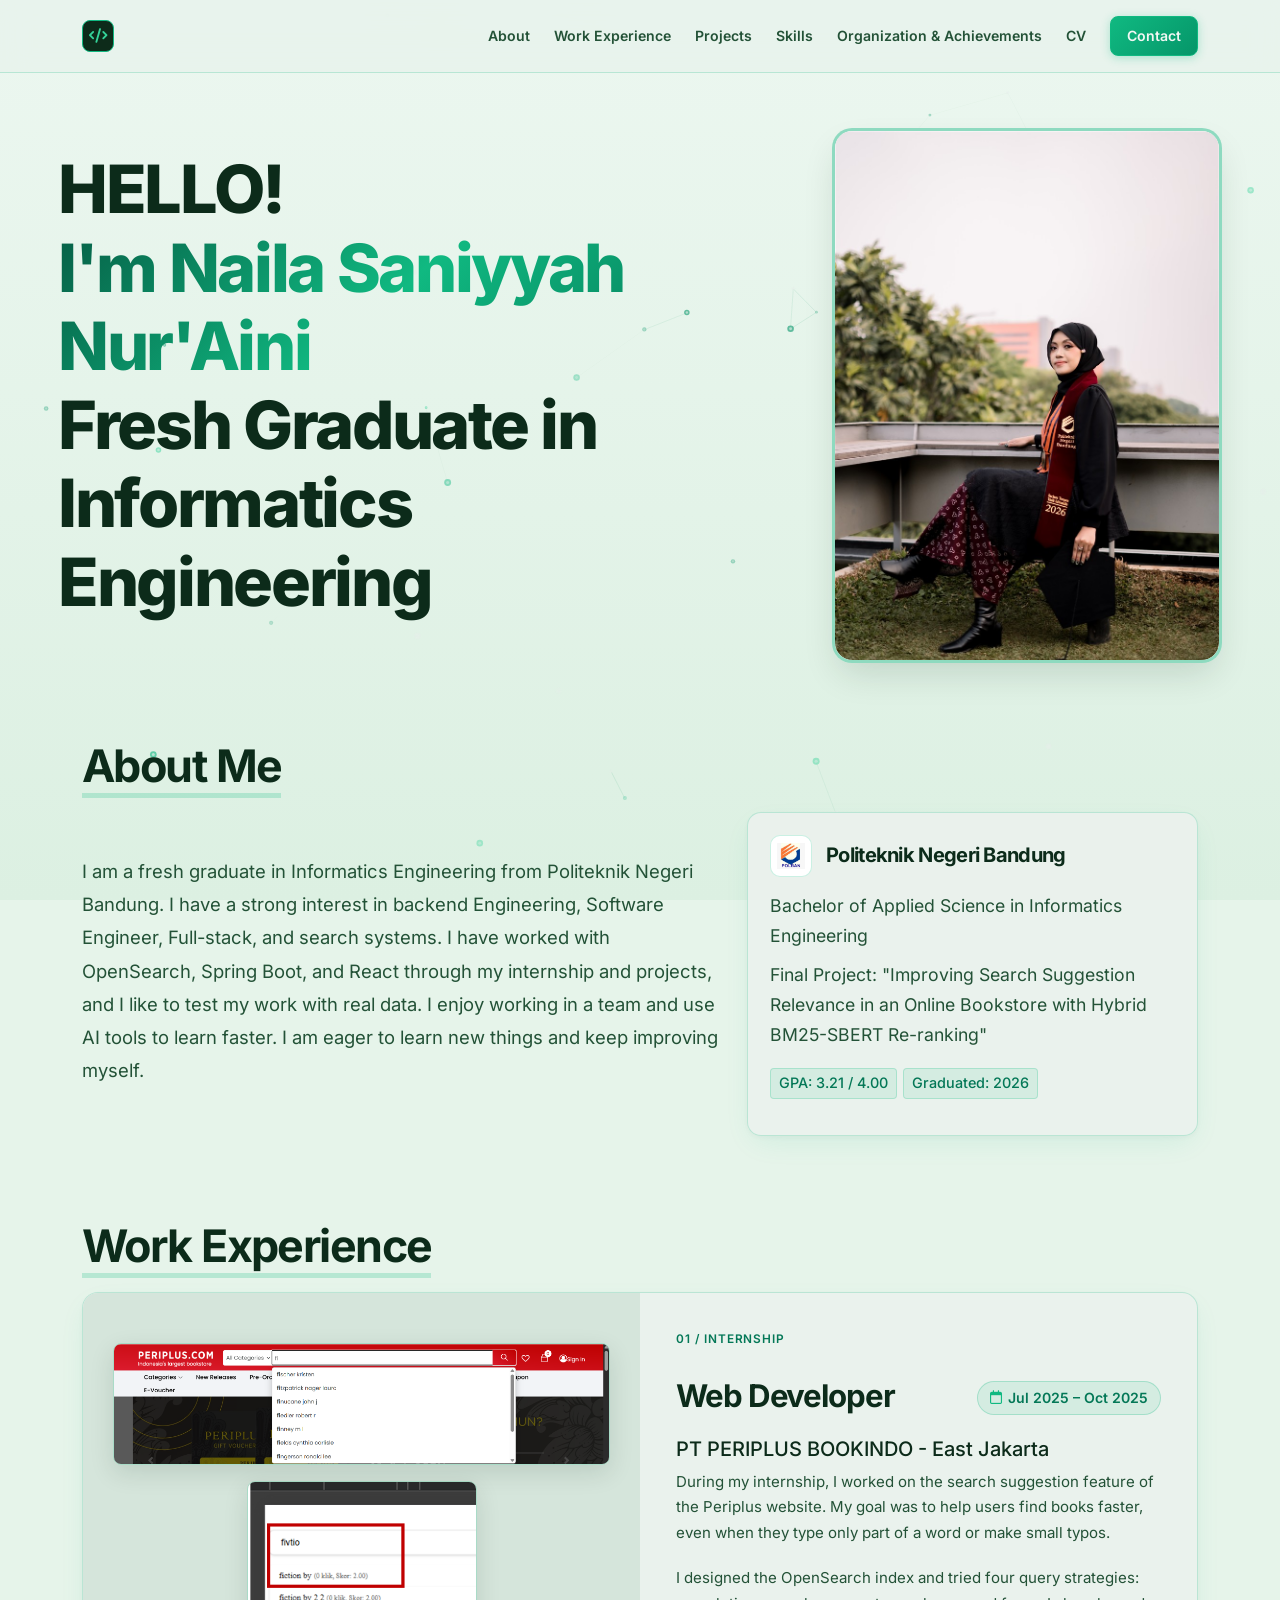
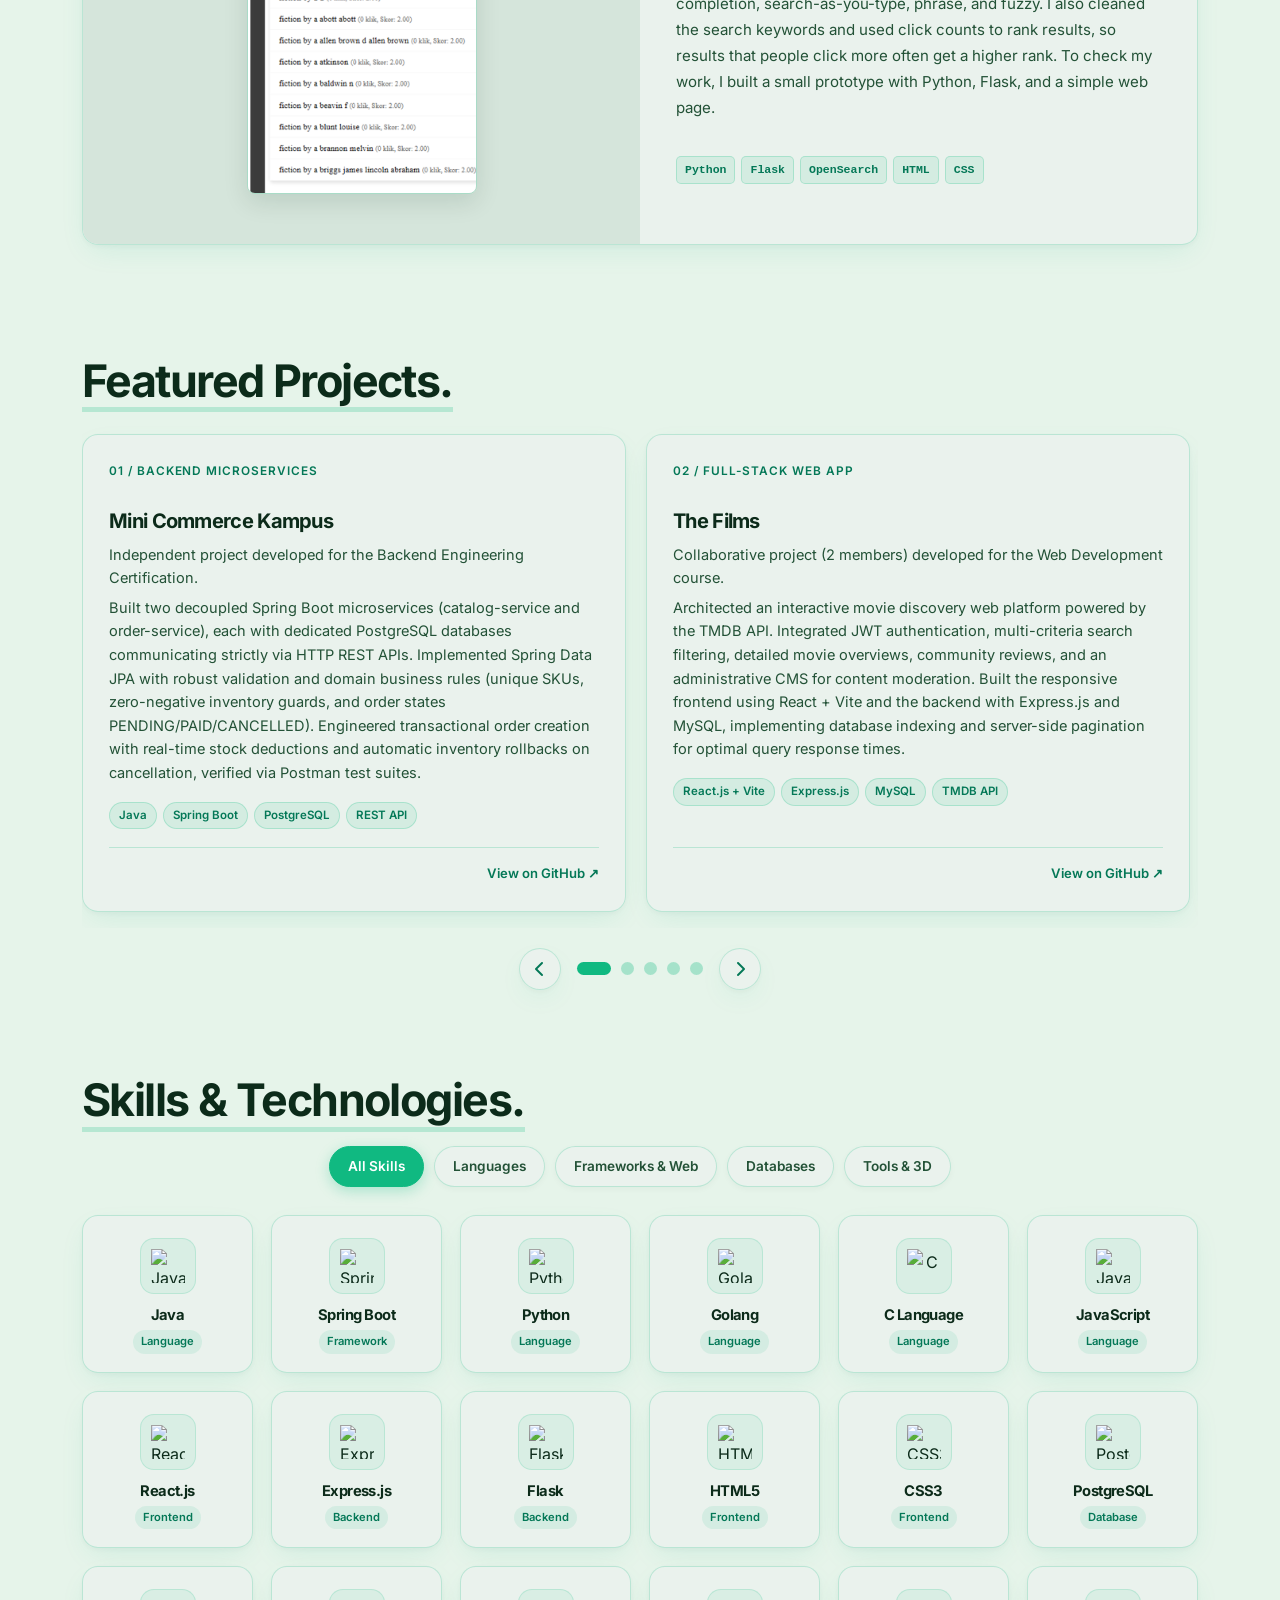
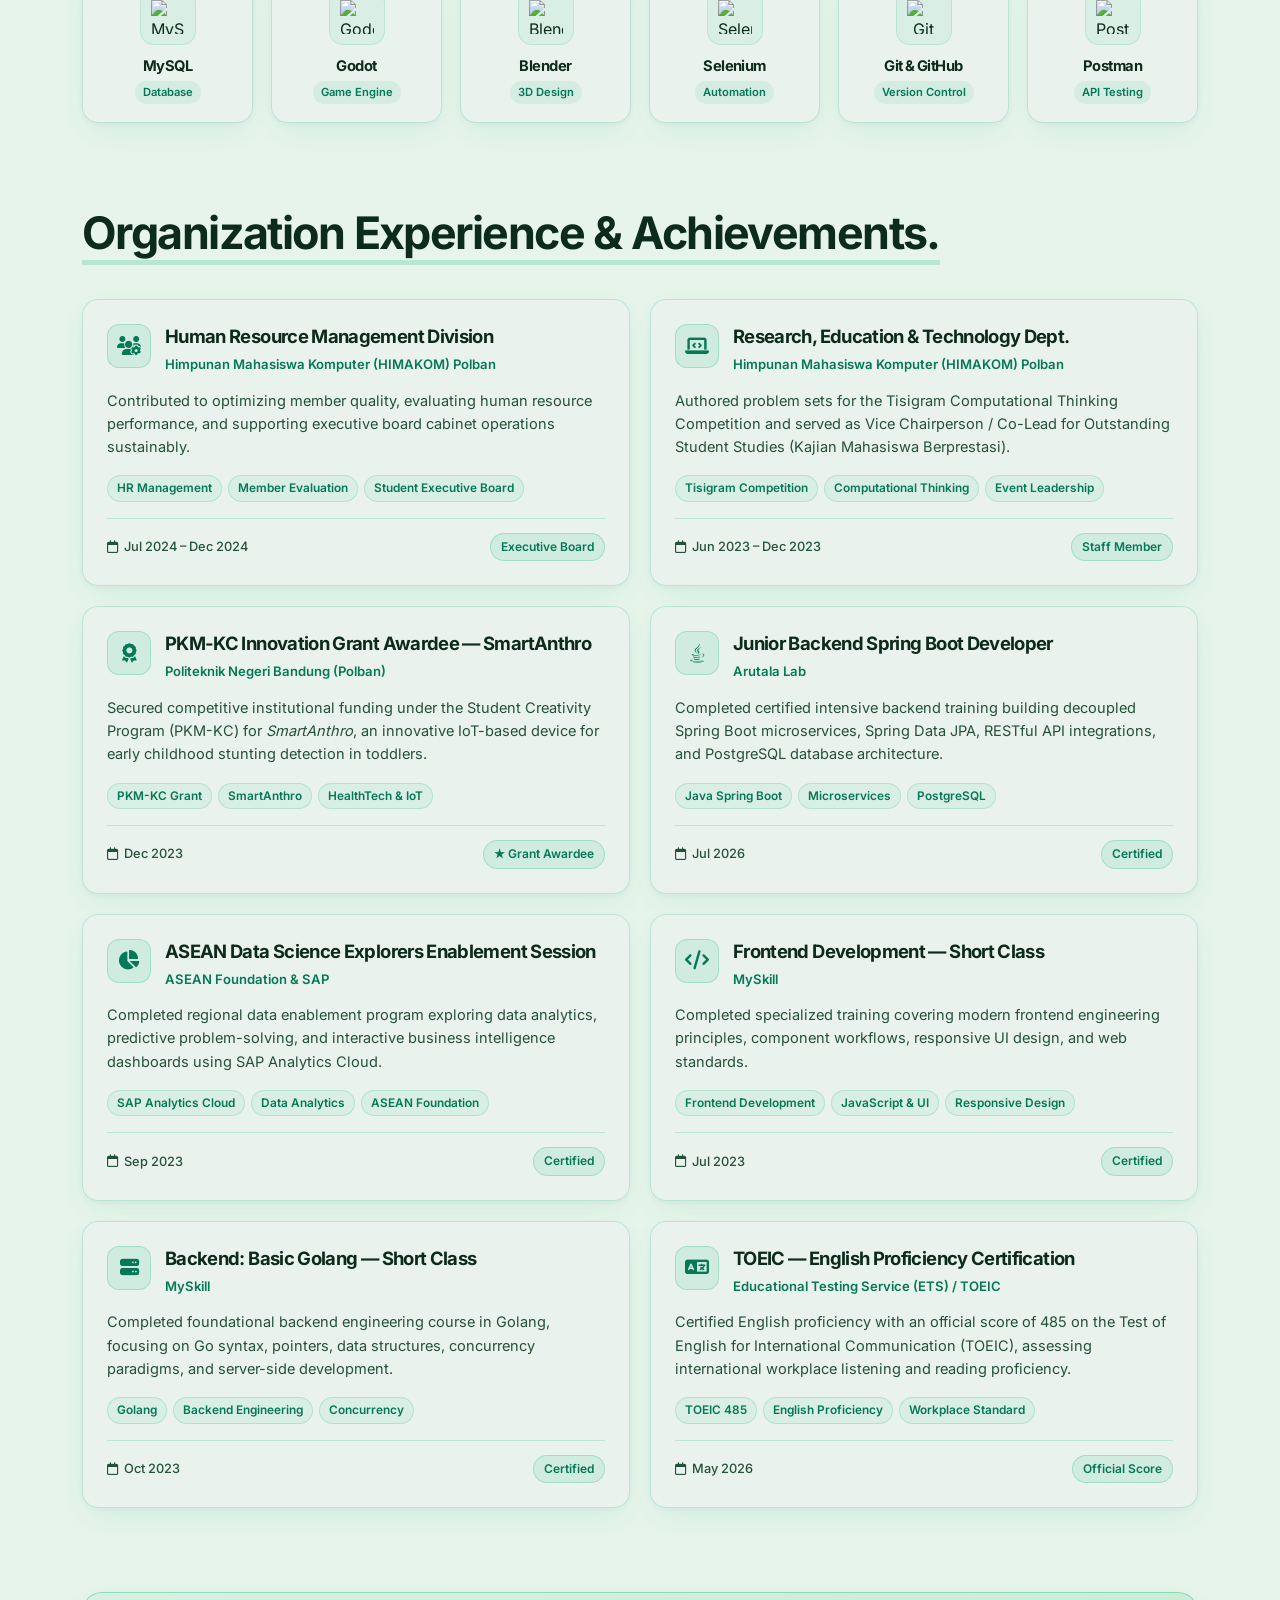
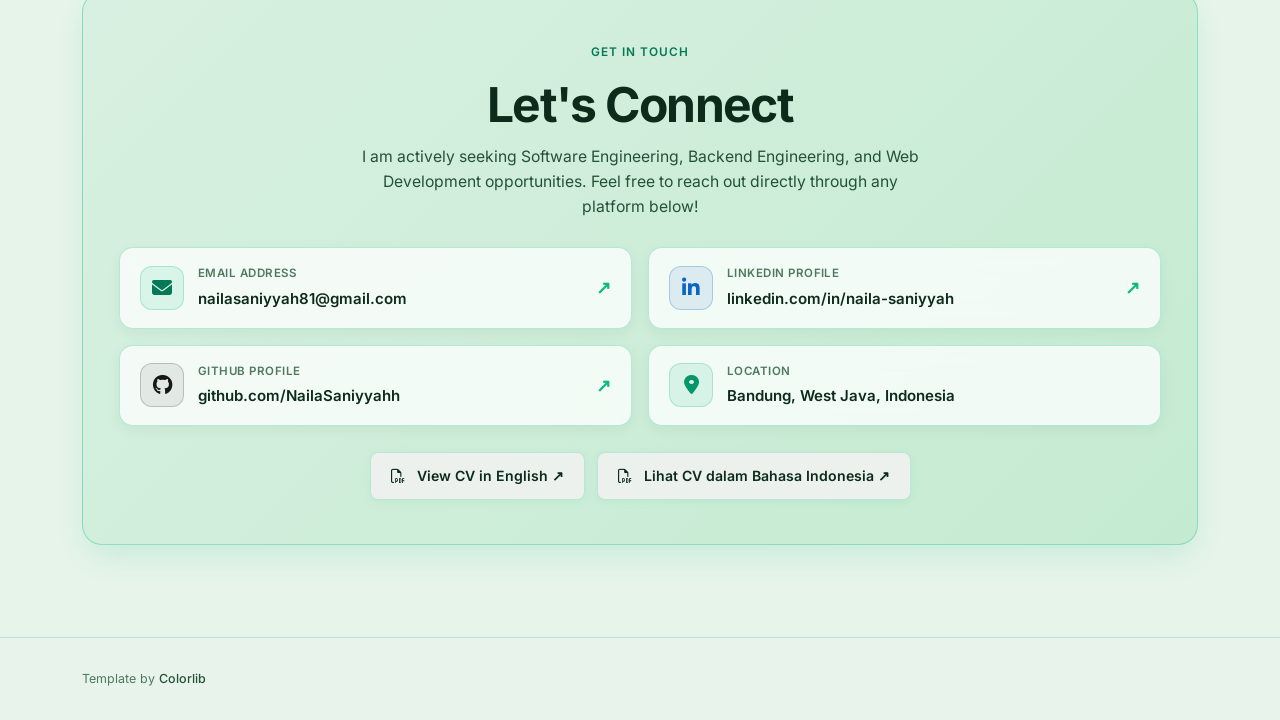
==== commit 0a09e72f: "first release my porto" ====
--- a/index.html
+++ b/index.html
@@ -4,7 +4,6 @@
   <meta charset="utf-8">
   <meta name="viewport" content="width=device-width, initial-scale=1">
   <title>Naila Saniyyah | Informatics Engineering &amp; Software Developer</title>
-  <meta name="description" content="Portfolio of Ari Morgan, Fresh Graduate in Informatics Engineering. Software engineering, verified IT organization, and modern web development.">
   <meta name="theme-color" content="#e6f4ea">
   <meta name="robots" content="noindex,follow">
 
@@ -18,13 +17,13 @@
   <link rel="stylesheet" href="https://cdnjs.cloudflare.com/ajax/libs/font-awesome/6.5.1/css/all.min.css">
 
   <!-- Minimalist Emerald Green Design System -->
-  <link rel="stylesheet" href="assets/style.css?v=8">
+  <link rel="stylesheet" href="assets/style.css?v=12">
 
   <!-- Calm Green Canvas Background -->
   <script src="assets/canvas-bg.js" defer></script>
 
   <!-- Core App Scripts -->
-  <script src="assets/app.js" defer></script>
+  <script src="assets/app.js?v=12" defer></script>
 </head>
 <body>
   <!-- Accessible Skip Link -->
@@ -40,7 +39,6 @@
       <div class="container header-row">
         <a class="brand" href="index.html" aria-label="Naila Saniyyah - Home">
           <span class="brand-icon" aria-hidden="true"><i class="fa-solid fa-code"></i></span>
-          <span>Portfolio</span>
         </a>
 
         <button type="button" class="menu-toggle" aria-controls="site-nav" aria-expanded="false" aria-label="Toggle navigation menu">
@@ -52,8 +50,8 @@
           <a href="#work" class="active">Work Experience</a>
           <a href="#projects">Projects</a>
           <a href="#skills">Skills</a>
-          <a href="#organization">Organization & Achivements</a>
-          <a href="resume.html">Resume</a>
+          <a href="#organization">Organization &amp; Achievements</a>
+          <a href="Naila Saniyyah NurAini_CV.pdf" target="_blank">CV</a>
           <a class="nav-cta" href="#contact">Contact</a>
         </nav>
       </div>
@@ -175,126 +173,242 @@
         <div class="container">
           <div class="section-top">
             <div>
-              <span class="eyebrow">PORTFOLIO WORK</span>
               <h2>Featured Projects.</h2>
             </div>
-            <p>
-              Handcrafted software, web systems, and algorithms built with performance and clean code rigor.
-            </p>
-          </div>
-
-          <!-- Projects Slider Container -->
+          </div>
+
           <div class="projects-slider-wrapper">
             <div class="projects-track" id="projects-track">
 
-              <!-- Card 1: Hybrid BM25-SBERT Search System -->
+              <!-- Card 1: Mini Commerce Kampus -->
               <article class="project-item-card">
                 <div class="project-card-header">
-                  <div class="project-card-icon" aria-hidden="true">
-                    <svg viewBox="0 0 24 24" width="22" height="22" fill="none" stroke="currentColor" stroke-width="2" stroke-linecap="round" stroke-linejoin="round">
-                      <circle cx="11" cy="11" r="8"></circle>
-                      <line x1="21" y1="21" x2="16.65" y2="16.65"></line>
-                    </svg>
-                  </div>
-                  <span class="eyebrow">01 / SEARCH SYSTEM</span>
-                </div>
-                <h3>Hybrid BM25-SBERT Suggestion</h3>
-                <p>
-                  Search suggestion engine for bookstore catalogs that balances exact lexical keyword match with deep semantic similarity, drastically reducing zero-hit queries and typo failures.
+                  <span class="eyebrow">01 / Backend Microservices</span>
+                </div>
+                <h3>Mini Commerce Kampus</h3>
+                <p>
+                  Independent project developed for the Backend Engineering Certification.
+                </p>
+                <p>
+                  Built two decoupled Spring Boot microservices (catalog-service and order-service), each with dedicated PostgreSQL databases communicating strictly via HTTP REST APIs. Implemented Spring Data JPA with robust validation and domain business rules (unique SKUs, zero-negative inventory guards, and order states PENDING/PAID/CANCELLED). Engineered transactional order creation with real-time stock deductions and automatic inventory rollbacks on cancellation, verified via Postman test suites.
                 </p>
                 <ul class="project-tags">
-                  <li class="project-tag">OpenSearch</li>
-                  <li class="project-tag">Python</li>
-                  <li class="project-tag">SBERT</li>
-                  <li class="project-tag">Flask</li>
-                  <li class="project-tag">BM25</li>
+                  <li class="project-tag">Java</li>
+                  <li class="project-tag">Spring Boot</li>
+                  <li class="project-tag">PostgreSQL</li>
+                  <li class="project-tag">REST API</li>
                 </ul>
                 <div class="project-card-footer">
-                  <span class="badge-verified">✓ Production Proven</span>
-                  <a class="project-card-link ms-auto" href="demos/release-log.html">View Demo ↗</a>
+                  <a class="project-card-link ms-auto" href="https://github.com/NailaSaniyyahh/SertifikasiBE" target="_blank" rel="noopener noreferrer">View on GitHub ↗</a>
                 </div>
               </article>
 
-              <!-- Card 2: Issue Lens -->
+              <!-- Card 2: The Films -->
               <article class="project-item-card">
                 <div class="project-card-header">
-                  <div class="project-card-icon" aria-hidden="true">
-                    <svg viewBox="0 0 24 24" width="22" height="22" fill="none" stroke="currentColor" stroke-width="2" stroke-linecap="round" stroke-linejoin="round">
-                      <circle cx="12" cy="12" r="10"></circle>
-                      <line x1="12" y1="8" x2="12" y2="12"></line>
-                      <line x1="12" y1="16" x2="12.01" y2="16"></line>
-                    </svg>
-                  </div>
-                  <span class="eyebrow">02 / WEB APPLICATION</span>
-                </div>
-                <h3>Issue Lens Triage Dashboard</h3>
-                <p>
-                  High-performance issue triage interface featuring instant search filtering, bi-directional URL query sync, keyboard accessibility, and zero bloated external runtime dependencies.
+                  <span class="eyebrow">02 / Full-Stack Web App</span>
+                </div>
+                <h3>The Films</h3>
+                <p>
+                  Collaborative project (2 members) developed for the Web Development course.
+                </p>
+                <p>
+                  Architected an interactive movie discovery web platform powered by the TMDB API. Integrated JWT authentication, multi-criteria search filtering, detailed movie overviews, community reviews, and an administrative CMS for content moderation. Built the responsive frontend using React + Vite and the backend with Express.js and MySQL, implementing database indexing and server-side pagination for optimal query response times.
                 </p>
                 <ul class="project-tags">
-                  <li class="project-tag">Vanilla JavaScript</li>
-                  <li class="project-tag">URL State</li>
-                  <li class="project-tag">Bootstrap 5</li>
-                  <li class="project-tag">Accessibility</li>
+                  <li class="project-tag">React.js + Vite</li>
+                  <li class="project-tag">Express.js</li>
+                  <li class="project-tag">MySQL</li>
+                  <li class="project-tag">TMDB API</li>
                 </ul>
                 <div class="project-card-footer">
-                  <a class="project-card-link" href="issue-lens.html">Case Study ↗</a>
-                  <a class="project-card-link ms-auto" href="demos/issue-lens.html">Live Demo ↗</a>
+                  <a class="project-card-link ms-auto" href="https://github.com/NailaSaniyyahh/WebDev.git" target="_blank" rel="noopener noreferrer">View on GitHub ↗</a>
                 </div>
               </article>
 
-              <!-- Card 3: Release Log Platform -->
+              <!-- Card 3: Software Testing -->
               <article class="project-item-card">
                 <div class="project-card-header">
-                  <div class="project-card-icon" aria-hidden="true">
-                    <svg viewBox="0 0 24 24" width="22" height="22" fill="none" stroke="currentColor" stroke-width="2" stroke-linecap="round" stroke-linejoin="round">
-                      <path d="M14 2H6a2 2 0 0 0-2 2v16a2 2 0 0 0 2 2h12a2 2 0 0 0 2-2V8z"></path>
-                      <polyline points="14 2 14 8 20 8"></polyline>
-                      <line x1="16" y1="13" x2="8" y2="13"></line>
-                      <line x1="16" y1="17" x2="8" y2="17"></line>
-                    </svg>
-                  </div>
-                  <span class="eyebrow">03 / DEVELOPER TOOL</span>
-                </div>
-                <h3>Release Log Platform</h3>
-                <p>
-                  Clean changelog and release notes system designed for discovery. Features fast client-side indexing, category filtration, shareable anchors, and semantic HTML structure.
+                  <span class="eyebrow">03 / Software Quality Assurance</span>
+                </div>
+                <h3>Black Box &amp; White Box Testing</h3>
+                <p>
+                  Final team project developed for the Software Testing and Quality Assurance course.
+                </p>
+                <p>
+                  Conducted thorough black-box and white-box test suites on the Zaidan application, establishing detailed test scenarios, test data matrices, and verification benchmarks. Documented complete end-to-end testing cycles in traceability spreadsheets—tracking execution conditions, expected outcomes, and actual behaviors to isolate defects and ensure high software reliability.
                 </p>
                 <ul class="project-tags">
-                  <li class="project-tag">Semantic HTML5</li>
-                  <li class="project-tag">Search Index</li>
-                  <li class="project-tag">CSS Grid</li>
-                  <li class="project-tag">Responsive</li>
+                  <li class="project-tag">Python</li>
+                  <li class="project-tag">Black Box</li>
+                  <li class="project-tag">White Box</li>
+                  <li class="project-tag">Test Automation</li>
                 </ul>
                 <div class="project-card-footer">
-                  <a class="project-card-link" href="release-log.html">Case Study ↗</a>
-                  <a class="project-card-link ms-auto" href="demos/release-log.html">Live Demo ↗</a>
+                  <a class="project-card-link ms-auto" href="https://github.com/NailaSaniyyahh/WebAutomationTesting-PPLPraktek.git" target="_blank" rel="noopener noreferrer">View on GitHub ↗</a>
                 </div>
               </article>
 
-              <!-- Card 4: Crisis Coordination Dashboard -->
+              <!-- Card 4: Kamus Sunda - Indonesia -->
               <article class="project-item-card">
                 <div class="project-card-header">
-                  <div class="project-card-icon" aria-hidden="true">
-                    <svg viewBox="0 0 24 24" width="22" height="22" fill="none" stroke="currentColor" stroke-width="2" stroke-linecap="round" stroke-linejoin="round">
-                      <polygon points="13 2 3 14 12 14 11 22 21 10 12 10 13 2"></polygon>
-                    </svg>
-                  </div>
-                  <span class="eyebrow">04 / HACKATHON WINNER</span>
-                </div>
-                <h3>Crisis Coordination Dashboard</h3>
-                <p>
-                  Rapid crisis coordination dashboard built in a 36-hour sprint for emergency response teams. Awarded 1st Place out of 48 teams in the National InnoTech Hackathon.
+                  <span class="eyebrow">04 / Data Structures &amp; Algorithms</span>
+                </div>
+                <h3>Sundanese – Indonesian Dictionary</h3>
+                <p>
+                  Collaborative final project developed for the Data Structures and Algorithms course.
+                </p>
+                <p>
+                  Engineered a high-performance console-based bilingual dictionary implementing Binary Search Trees (BST) and self-balancing AVL Trees. Supports full CRUD vocabulary operations, optimized logarithmic search times, manual dynamic memory management in C, and persistent external file storage serialization.
                 </p>
                 <ul class="project-tags">
-                  <li class="project-tag">React</li>
-                  <li class="project-tag">Real-Time Data</li>
-                  <li class="project-tag">Leaflet Maps</li>
-                  <li class="project-tag">Fast Triage</li>
+                  <li class="project-tag">C Language</li>
+                  <li class="project-tag">AVL Tree</li>
+                  <li class="project-tag">Binary Search Tree</li>
+                  <li class="project-tag">File I/O</li>
                 </ul>
                 <div class="project-card-footer">
-                  <span class="badge-verified">★ 1st Place Award</span>
-                  <a class="project-card-link ms-auto" href="https://github.com/nailaanai" target="_blank" rel="noopener noreferrer">Source Code ↗</a>
+                  <a class="project-card-link ms-auto" href="https://github.com/NailaSaniyyahh/Kamus-Sunda-Indonesia.git" target="_blank" rel="noopener noreferrer">View on GitHub ↗</a>
+                </div>
+              </article>
+
+              <!-- Card 5: Theme Park -->
+              <article class="project-item-card">
+                <div class="project-card-header">
+                  <span class="eyebrow">05 / 3D Simulation Game</span>
+                </div>
+                <h3>Theme Park 3D Simulator</h3>
+                <p>
+                  Collaborative final project developed for the Computer Graphics course.
+                </p>
+                <p>
+                  A real-time 3D theme park simulator built in Godot Engine with customized 3D models crafted in Blender (featuring Hysteria drop tower, pirate ship, carousel, and wave swinger). Implemented dynamic day-and-night ambient lighting and realistic camera shading. Specifically engineered the Hysteria attraction: modeled passenger seating components, programmed rotational angular physics, and scripted the interactive drop-and-launch mechanics.
+                </p>
+                <ul class="project-tags">
+                  <li class="project-tag">Godot</li>
+                  <li class="project-tag">Blender</li>
+                  <li class="project-tag">Python</li>
+                  <li class="project-tag">3D Physics</li>
+                </ul>
+                <div class="project-card-footer">
+                  <a class="project-card-link ms-auto" href="https://github.com/NailaSaniyyahh/ThemePark.git" target="_blank" rel="noopener noreferrer">View on GitHub ↗</a>
+                </div>
+              </article>
+
+              <!-- Card 6: Do It Heist -->
+              <article class="project-item-card">
+                <div class="project-card-header">
+                  <span class="eyebrow">06 / 3D Action-Adventure Game</span>
+                </div>
+                <h3>Do It Heist!</h3>
+                <p>
+                  Collaborative final project developed for the Computer Graphics course.
+                </p>
+                <p>
+                  Developed an action-adventure 3D heist game in Godot Engine featuring low-poly environmental assets created in Blender (bridges, crates, and carts with a 2:1 custom-to-open-source ratio). Programmed player and guard patrol pathfinding physics, coin collection scoring triggers, collision boundaries, character animation trees, and victory/defeat state handlers to deliver a complete dynamic gameplay loop.
+                </p>
+                <ul class="project-tags">
+                  <li class="project-tag">Godot</li>
+                  <li class="project-tag">Blender</li>
+                  <li class="project-tag">GDScript / Python</li>
+                  <li class="project-tag">Game Logic</li>
+                </ul>
+                <div class="project-card-footer">
+                  <a class="project-card-link ms-auto" href="https://drive.google.com/drive/folders/1V0h3Vq-FQKF8PNwdnzPr0vs17KLFpu_g?usp=sharing" target="_blank" rel="noopener noreferrer">View This Project ↗</a>
+                </div>
+              </article>
+
+              <!-- Card 7: Badamikeun -->
+              <article class="project-item-card">
+                <div class="project-card-header">
+                  <span class="eyebrow">07 / Web Scraping &amp; Analytics</span>
+                </div>
+                <h3>Badamikeun – LPSE Scraper</h3>
+                <p>
+                  Collaborative capstone project developed for the Software Engineering Project 2 course.
+                </p>
+                <p>
+                  An automated web extraction and procurement analysis platform designed to aggregate tender listings from government LPSE portals. Implemented headless scraping pipelines using Python Selenium, structured the extracted tender dataset, and engineered visual business intelligence dashboards in Power BI along with a modern web dashboard. Significantly boosted procurement data collection speed and facilitated data-driven government tender insights.
+                </p>
+                <ul class="project-tags">
+                  <li class="project-tag">Python</li>
+                  <li class="project-tag">Selenium</li>
+                  <li class="project-tag">Power BI</li>
+                  <li class="project-tag">JavaScript</li>
+                  <li class="project-tag">HTML &amp; CSS</li>
+                </ul>
+                <div class="project-card-footer">
+                  <a class="project-card-link ms-auto" href="https://github.com/NailaSaniyyahh/Badamikeun.git" target="_blank" rel="noopener noreferrer">View on GitHub ↗</a>
+                </div>
+              </article>
+              
+              <!-- Card 8: GitHub User Activity -->
+              <article class="project-item-card">
+                <div class="project-card-header">
+                  <span class="eyebrow">08 / CLI Application</span>
+                </div>
+                <h3>GitHub User Activity CLI</h3>
+                <p>
+                  Independent project developed to master Golang language paradigms and CLI design.
+                </p>
+                <p>
+                  A high-speed command-line interface tool built in Go that fetches public activity events from the GitHub REST API. Formats commits, pull requests, issue events, and repository stars into clear, colorized terminal summaries with built-in HTTP client timeout configurations, JSON decoding, and comprehensive error handling.
+                </p>
+                <ul class="project-tags">
+                  <li class="project-tag">Golang</li>
+                  <li class="project-tag">CLI</li>
+                  <li class="project-tag">GitHub REST API</li>
+                  <li class="project-tag">JSON</li>
+                </ul>
+                <div class="project-card-footer">
+                  <a class="project-card-link ms-auto" href="https://github.com/NailaSaniyyahh/gihub-user-activity.git" target="_blank" rel="noopener noreferrer">View on GitHub ↗</a>
+                </div>
+              </article>
+
+              <!-- Card 9: Task Tracker -->
+              <article class="project-item-card">
+                <div class="project-card-header">
+                  <span class="eyebrow">09 / Productivity CLI Tool</span>
+                </div>
+                <h3>CLI Task Tracker</h3>
+                <p>
+                  Independent project developed to practice Go filesystem operations and state serialization.
+                </p>
+                <p>
+                  A lightweight, zero-dependency task management tool running in the terminal. Enables users to create, update, delete, and list tasks filtered by status (todo, in-progress, done). Implements persistent file-based JSON storage, argument parsing, timestamp logging, and defensive error handling for reliable offline task organization.
+                </p>
+                <ul class="project-tags">
+                  <li class="project-tag">Golang</li>
+                  <li class="project-tag">CLI</li>
+                  <li class="project-tag">JSON File I/O</li>
+                  <li class="project-tag">Productivity</li>
+                </ul>
+                <div class="project-card-footer">
+                  <a class="project-card-link ms-auto" href="https://github.com/NailaSaniyyahh/task-tracker.git" target="_blank" rel="noopener noreferrer">View on GitHub ↗</a>
+                </div>
+              </article>
+
+              <!-- Card 10: Spring Boot Microservices -->
+              <article class="project-item-card">
+                <div class="project-card-header">
+                  <span class="eyebrow">10 / Distributed Microservices</span>
+                </div>
+                <h3>Spring Boot Microservices (SAGA)</h3>
+                <p>
+                  Independent project developed for the Object-Oriented Software Engineering course.
+                </p>
+                <p>
+                  Architected an enterprise distributed microservices system comprising four isolated domain services (Product, Order, Inventory, and Notification) orchestrated via the SAGA pattern to ensure eventual data consistency across distributed transactions. Engineered an API Gateway for unified routing and rate-limiting, backed by Spring Boot, Spring Cloud, and PostgreSQL.
+                </p>
+                <ul class="project-tags">
+                  <li class="project-tag">Java</li>
+                  <li class="project-tag">Spring Boot</li>
+                  <li class="project-tag">SAGA Pattern</li>
+                  <li class="project-tag">API Gateway</li>
+                  <li class="project-tag">PostgreSQL</li>
+                </ul>
+                <div class="project-card-footer">
+                  <a class="project-card-link ms-auto" href="https://github.com/NailaSaniyyahh/PPLBO-SpringBoot_Microservices.git" target="_blank" rel="noopener noreferrer">View on GitHub ↗</a>
                 </div>
               </article>
 
@@ -302,214 +416,423 @@
 
             <!-- Slider Pagination Controls (Bullets + Navigation) -->
             <div class="projects-slider-controls">
-              <button type="button" class="slider-nav-btn prev" id="projects-prev-btn" aria-label="Previous slide">‹</button>
+              <button type="button" class="slider-nav-btn prev" id="projects-prev-btn" aria-label="Previous slide">
+                <i class="fa-solid fa-chevron-left" aria-hidden="true"></i>
+              </button>
               
               <div class="projects-pagination" id="projects-pagination" aria-label="Projects slider pagination">
                 <button type="button" class="pagination-bullet active" data-slide="0" aria-label="Go to slide 1"></button>
                 <button type="button" class="pagination-bullet" data-slide="1" aria-label="Go to slide 2"></button>
-              </div>
-
-              <button type="button" class="slider-nav-btn next" id="projects-next-btn" aria-label="Next slide">›</button>
-            </div>
-
-            <!-- GitHub CTA Button below bullets -->
-            <div class="projects-github-cta">
-              <a href="https://github.com/nailaanai" target="_blank" rel="noopener noreferrer" class="projects-github-btn">
-                <i class="fa-brands fa-github"></i>
-                <span>View More on GitHub ↗</span>
-              </a>
+                <button type="button" class="pagination-bullet" data-slide="2" aria-label="Go to slide 3"></button>
+                <button type="button" class="pagination-bullet" data-slide="3" aria-label="Go to slide 4"></button>
+                <button type="button" class="pagination-bullet" data-slide="4" aria-label="Go to slide 5"></button>
+              </div>
+
+              <button type="button" class="slider-nav-btn next" id="projects-next-btn" aria-label="Next slide">
+                <i class="fa-solid fa-chevron-right" aria-hidden="true"></i>
+              </button>
             </div>
 
           </div>
         </div>
       </section>
 
+      <section class="section" id="skills">
+        <div class="container">
+          <div class="section-top">
+            <div>
+              <h2>Skills &amp; Technologies.</h2>
+            </div>
+          </div>
+
+          <!-- Skills Filter Tabs -->
+          <div class="skills-filter-tabs" aria-label="Skills Filter Tabs">
+            <button type="button" class="skill-tab-btn active" data-filter="all">All Skills</button>
+            <button type="button" class="skill-tab-btn" data-filter="language">Languages</button>
+            <button type="button" class="skill-tab-btn" data-filter="framework">Frameworks &amp; Web</button>
+            <button type="button" class="skill-tab-btn" data-filter="database">Databases</button>
+            <button type="button" class="skill-tab-btn" data-filter="tools">Tools &amp; 3D</button>
+          </div>
+
+          <!-- Skills Logo Grid -->
+          <div class="skills-grid" id="skills-grid">
+
+            <!-- 1. Java -->
+            <div class="skill-card" data-category="language">
+              <div class="skill-icon-wrapper">
+                <img src="https://cdn.jsdelivr.net/gh/devicons/devicon@latest/icons/java/java-original.svg" alt="Java Logo" loading="lazy">
+              </div>
+              <h4>Java</h4>
+              <span class="skill-type">Language</span>
+            </div>
+
+            <!-- 2. Spring Boot -->
+            <div class="skill-card" data-category="framework">
+              <div class="skill-icon-wrapper">
+                <img src="https://cdn.jsdelivr.net/gh/devicons/devicon@latest/icons/spring/spring-original.svg" alt="Spring Boot Logo" loading="lazy">
+              </div>
+              <h4>Spring Boot</h4>
+              <span class="skill-type">Framework</span>
+            </div>
+
+            <!-- 3. Python -->
+            <div class="skill-card" data-category="language">
+              <div class="skill-icon-wrapper">
+                <img src="https://cdn.jsdelivr.net/gh/devicons/devicon@latest/icons/python/python-original.svg" alt="Python Logo" loading="lazy">
+              </div>
+              <h4>Python</h4>
+              <span class="skill-type">Language</span>
+            </div>
+
+            <!-- 4. Golang -->
+            <div class="skill-card" data-category="language">
+              <div class="skill-icon-wrapper">
+                <img src="https://cdn.jsdelivr.net/gh/devicons/devicon@latest/icons/go/go-original.svg" alt="Golang Logo" loading="lazy">
+              </div>
+              <h4>Golang</h4>
+              <span class="skill-type">Language</span>
+            </div>
+
+            <!-- 5. C Language -->
+            <div class="skill-card" data-category="language">
+              <div class="skill-icon-wrapper">
+                <img src="https://cdn.jsdelivr.net/gh/devicons/devicon@latest/icons/c/c-original.svg" alt="C Language Logo" loading="lazy">
+              </div>
+              <h4>C Language</h4>
+              <span class="skill-type">Language</span>
+            </div>
+
+            <!-- 6. JavaScript -->
+            <div class="skill-card" data-category="language">
+              <div class="skill-icon-wrapper">
+                <img src="https://cdn.jsdelivr.net/gh/devicons/devicon@latest/icons/javascript/javascript-original.svg" alt="JavaScript Logo" loading="lazy">
+              </div>
+              <h4>JavaScript</h4>
+              <span class="skill-type">Language</span>
+            </div>
+
+            <!-- 7. React.js -->
+            <div class="skill-card" data-category="framework">
+              <div class="skill-icon-wrapper">
+                <img src="https://cdn.jsdelivr.net/gh/devicons/devicon@latest/icons/react/react-original.svg" alt="React.js Logo" loading="lazy">
+              </div>
+              <h4>React.js</h4>
+              <span class="skill-type">Frontend</span>
+            </div>
+
+            <!-- 8. Express.js -->
+            <div class="skill-card" data-category="framework">
+              <div class="skill-icon-wrapper">
+                <img src="https://cdn.jsdelivr.net/gh/devicons/devicon@latest/icons/express/express-original.svg" alt="Express.js Logo" loading="lazy">
+              </div>
+              <h4>Express.js</h4>
+              <span class="skill-type">Backend</span>
+            </div>
+
+            <!-- 9. Flask -->
+            <div class="skill-card" data-category="framework">
+              <div class="skill-icon-wrapper">
+                <img src="https://cdn.jsdelivr.net/gh/devicons/devicon@latest/icons/flask/flask-original.svg" alt="Flask Logo" loading="lazy">
+              </div>
+              <h4>Flask</h4>
+              <span class="skill-type">Backend</span>
+            </div>
+
+            <!-- 10. HTML5 -->
+            <div class="skill-card" data-category="framework">
+              <div class="skill-icon-wrapper">
+                <img src="https://cdn.jsdelivr.net/gh/devicons/devicon@latest/icons/html5/html5-original.svg" alt="HTML5 Logo" loading="lazy">
+              </div>
+              <h4>HTML5</h4>
+              <span class="skill-type">Frontend</span>
+            </div>
+
+            <!-- 11. CSS3 -->
+            <div class="skill-card" data-category="framework">
+              <div class="skill-icon-wrapper">
+                <img src="https://cdn.jsdelivr.net/gh/devicons/devicon@latest/icons/css3/css3-original.svg" alt="CSS3 Logo" loading="lazy">
+              </div>
+              <h4>CSS3</h4>
+              <span class="skill-type">Frontend</span>
+            </div>
+
+            <!-- 12. PostgreSQL -->
+            <div class="skill-card" data-category="database">
+              <div class="skill-icon-wrapper">
+                <img src="https://cdn.jsdelivr.net/gh/devicons/devicon@latest/icons/postgresql/postgresql-original.svg" alt="PostgreSQL Logo" loading="lazy">
+              </div>
+              <h4>PostgreSQL</h4>
+              <span class="skill-type">Database</span>
+            </div>
+
+            <!-- 13. MySQL -->
+            <div class="skill-card" data-category="database">
+              <div class="skill-icon-wrapper">
+                <img src="https://cdn.jsdelivr.net/gh/devicons/devicon@latest/icons/mysql/mysql-original.svg" alt="MySQL Logo" loading="lazy">
+              </div>
+              <h4>MySQL</h4>
+              <span class="skill-type">Database</span>
+            </div>
+
+            <!-- 14. Godot Engine -->
+            <div class="skill-card" data-category="tools">
+              <div class="skill-icon-wrapper">
+                <img src="https://cdn.jsdelivr.net/gh/devicons/devicon@latest/icons/godot/godot-original.svg" alt="Godot Engine Logo" loading="lazy">
+              </div>
+              <h4>Godot</h4>
+              <span class="skill-type">Game Engine</span>
+            </div>
+
+            <!-- 15. Blender -->
+            <div class="skill-card" data-category="tools">
+              <div class="skill-icon-wrapper">
+                <img src="https://cdn.jsdelivr.net/gh/devicons/devicon@latest/icons/blender/blender-original.svg" alt="Blender Logo" loading="lazy">
+              </div>
+              <h4>Blender</h4>
+              <span class="skill-type">3D Design</span>
+            </div>
+
+            <!-- 16. Selenium -->
+            <div class="skill-card" data-category="tools">
+              <div class="skill-icon-wrapper">
+                <img src="https://cdn.jsdelivr.net/gh/devicons/devicon@latest/icons/selenium/selenium-original.svg" alt="Selenium Logo" loading="lazy">
+              </div>
+              <h4>Selenium</h4>
+              <span class="skill-type">Automation</span>
+            </div>
+
+            <!-- 17. Git & GitHub -->
+            <div class="skill-card" data-category="tools">
+              <div class="skill-icon-wrapper">
+                <img src="https://cdn.jsdelivr.net/gh/devicons/devicon@latest/icons/git/git-original.svg" alt="Git Logo" loading="lazy">
+              </div>
+              <h4>Git &amp; GitHub</h4>
+              <span class="skill-type">Version Control</span>
+            </div>
+
+            <!-- 18. Postman -->
+            <div class="skill-card" data-category="tools">
+              <div class="skill-icon-wrapper">
+                <img src="https://cdn.jsdelivr.net/gh/devicons/devicon@latest/icons/postman/postman-original.svg" alt="Postman Logo" loading="lazy">
+              </div>
+              <h4>Postman</h4>
+              <span class="skill-type">API Testing</span>
+            </div>
+
+          </div>
+        </div>
+      </section>
+
       <!-- =================================================================
-           organization & IT CERTIFICATIONS SECTION
+           ORGANIZATION & ACHIEVEMENTS SECTION
            ================================================================= -->
       <section class="section" id="organization">
         <div class="container">
           <div class="section-top">
             <div>
-              <span class="eyebrow">ACCREDITATIONS &amp; HONORS</span>
-              <h2>Verified IT Certifications<br>&amp; Academic Awards.</h2>
-            </div>
-            <p>
-              Industry-standard organization in cloud, networking, and software development alongside academic competition honors.
-            </p>
+              <h2>Organization Experience &amp; Achievements.</h2>
+            </div>
           </div>
 
           <div class="organization-grid">
 
-            <!-- Card 1: AWS -->
-            <article class="credential-card">
-              <div class="credential-header">
-                <div class="credential-icon" aria-hidden="true">
-                  <svg viewBox="0 0 24 24" fill="none" stroke="currentColor" stroke-width="2" stroke-linecap="round" stroke-linejoin="round">
-                    <path d="M18 10h-1.26A8 8 0 1 0 9 20h9a5 5 0 0 0 0-10z"></path>
-                  </svg>
-                </div>
-                <div class="credential-title-group">
-                  <h3>AWS Certified Cloud Practitioner</h3>
-                  <span class="credential-issuer">Amazon Web Services (AWS)</span>
+            <!-- Card 1: HIMAKOM HR Management -->
+            <article class="org-card">
+              <div class="org-card-header">
+                <div class="org-icon">
+                  <i class="fa-solid fa-users-gear"></i>
+                </div>
+                <div class="org-title-group">
+                  <h3>Human Resource Management Division</h3>
+                  <span class="org-role">Himpunan Mahasiswa Komputer (HIMAKOM) Polban</span>
                 </div>
               </div>
               <p>
-                Core cloud infrastructure, IAM security policies, high availability, serverless compute, and cost governance.
+                Contributed to optimizing member quality, evaluating human resource performance, and supporting executive board cabinet operations sustainably.
               </p>
-              <ul class="credential-tag-list">
-                <li class="credential-tag">Cloud Architecture</li>
-                <li class="credential-tag">AWS IAM &amp; S3</li>
-                <li class="credential-tag">Compute &amp; VPC</li>
+              <ul class="org-tag-list">
+                <li class="org-tag">HR Management</li>
+                <li class="org-tag">Member Evaluation</li>
+                <li class="org-tag">Student Executive Board</li>
               </ul>
-              <div class="credential-meta">
-                <span class="mono">Issued: 2025 · ID: AWS-9482104</span>
-                <span class="badge-verified">✓ Verified</span>
+              <div class="org-card-footer">
+                <span class="org-date"><i class="fa-regular fa-calendar"></i> Jul 2024 – Dec 2024</span>
+                <span class="badge-verified">Executive Board</span>
               </div>
             </article>
 
-            <!-- Card 2: Meta Frontend -->
-            <article class="credential-card">
-              <div class="credential-header">
-                <div class="credential-icon" aria-hidden="true">
-                  <svg viewBox="0 0 24 24" fill="none" stroke="currentColor" stroke-width="2" stroke-linecap="round" stroke-linejoin="round">
-                    <polygon points="12 2 2 7 12 12 22 7 12 2"></polygon>
-                    <polyline points="2 17 12 22 22 17"></polyline>
-                    <polyline points="2 12 12 17 22 12"></polyline>
-                  </svg>
-                </div>
-                <div class="credential-title-group">
-                  <h3>Meta Frontend Developer Professional</h3>
-                  <span class="credential-issuer">Meta / Coursera</span>
+            <!-- Card 2: HIMAKOM Research, Education & Technology -->
+            <article class="org-card">
+              <div class="org-card-header">
+                <div class="org-icon">
+                  <i class="fa-solid fa-laptop-code"></i>
+                </div>
+                <div class="org-title-group">
+                  <h3>Research, Education &amp; Technology Dept.</h3>
+                  <span class="org-role">Himpunan Mahasiswa Komputer (HIMAKOM) Polban</span>
                 </div>
               </div>
               <p>
-                Component-driven architecture, state management patterns, responsive design, and web accessibility (WCAG 2.1 AA).
+                Authored problem sets for the Tisigram Computational Thinking Competition and served as Vice Chairperson / Co-Lead for Outstanding Student Studies (Kajian Mahasiswa Berprestasi).
               </p>
-              <ul class="credential-tag-list">
-                <li class="credential-tag">JavaScript ES6+</li>
-                <li class="credential-tag">Responsive UI</li>
-                <li class="credential-tag">WCAG 2.1 AA</li>
+              <ul class="org-tag-list">
+                <li class="org-tag">Tisigram Competition</li>
+                <li class="org-tag">Computational Thinking</li>
+                <li class="org-tag">Event Leadership</li>
               </ul>
-              <div class="credential-meta">
-                <span class="mono">Issued: 2025 · ID: META-FE-5519</span>
-                <span class="badge-verified">✓ Verified</span>
+              <div class="org-card-footer">
+                <span class="org-date"><i class="fa-regular fa-calendar"></i> Jun 2023 – Dec 2023</span>
+                <span class="badge-verified">Staff Member</span>
               </div>
             </article>
 
-            <!-- Card 3: Cisco CCNA -->
-            <article class="credential-card">
-              <div class="credential-header">
-                <div class="credential-icon" aria-hidden="true">
-                  <svg viewBox="0 0 24 24" fill="none" stroke="currentColor" stroke-width="2" stroke-linecap="round" stroke-linejoin="round">
-                    <rect x="2" y="2" width="6" height="6" rx="1"></rect>
-                    <rect x="16" y="2" width="6" height="6" rx="1"></rect>
-                    <rect x="9" y="16" width="6" height="6" rx="1"></rect>
-                    <path d="M5 8v3a2 2 0 0 0 2 2h10a2 2 0 0 0 2-2V8"></path>
-                    <line x1="12" y1="13" x2="12" y2="16"></line>
-                  </svg>
-                </div>
-                <div class="credential-title-group">
-                  <h3>Cisco Certified Network Associate (CCNA)</h3>
-                  <span class="credential-issuer">Cisco Networking Academy</span>
+            <!-- Card 3: PKM-KC Grant Awardee -->
+            <article class="org-card">
+              <div class="org-card-header">
+                <div class="org-icon">
+                  <i class="fa-solid fa-award"></i>
+                </div>
+                <div class="org-title-group">
+                  <h3>PKM-KC Innovation Grant Awardee — SmartAnthro</h3>
+                  <span class="org-role">Politeknik Negeri Bandung (Polban)</span>
                 </div>
               </div>
               <p>
-                Comprehensive knowledge of TCP/IP, packet routing, subnetting, network topologies, and network diagnostics.
+                Secured competitive institutional funding under the Student Creativity Program (PKM-KC) for <em>SmartAnthro</em>, an innovative IoT-based device for early childhood stunting detection in toddlers.
               </p>
-              <ul class="credential-tag-list">
-                <li class="credential-tag">TCP/IP Protocols</li>
-                <li class="credential-tag">Routing &amp; Switching</li>
-                <li class="credential-tag">Subnetting &amp; DNS</li>
+              <ul class="org-tag-list">
+                <li class="org-tag">PKM-KC Grant</li>
+                <li class="org-tag">SmartAnthro</li>
+                <li class="org-tag">HealthTech &amp; IoT</li>
               </ul>
-              <div class="credential-meta">
-                <span class="mono">Issued: 2024 · ID: CSCO-148821</span>
-                <span class="badge-verified">✓ Verified</span>
+              <div class="org-card-footer">
+                <span class="org-date"><i class="fa-regular fa-calendar"></i> Dec 2023</span>
+                <span class="badge-verified">★ Grant Awardee</span>
               </div>
             </article>
 
-            <!-- Card 4: Oracle Java -->
-            <article class="credential-card">
-              <div class="credential-header">
-                <div class="credential-icon" aria-hidden="true">
-                  <svg viewBox="0 0 24 24" fill="none" stroke="currentColor" stroke-width="2" stroke-linecap="round" stroke-linejoin="round">
-                    <polyline points="16 18 22 12 16 6"></polyline>
-                    <polyline points="8 6 2 12 8 18"></polyline>
-                  </svg>
-                </div>
-                <div class="credential-title-group">
-                  <h3>Oracle Certified Professional: Java &amp; Algorithms</h3>
-                  <span class="credential-issuer">Oracle University</span>
+            <!-- Card 4: Junior Backend Spring Boot Developer -->
+            <article class="org-card">
+              <div class="org-card-header">
+                <div class="org-icon">
+                  <i class="fa-brands fa-java"></i>
+                </div>
+                <div class="org-title-group">
+                  <h3>Junior Backend Spring Boot Developer</h3>
+                  <span class="org-role">Arutala Lab</span>
                 </div>
               </div>
               <p>
-                Object-oriented design, advanced data structures (trees, heaps, hash maps), thread concurrency, and Big-O analysis.
+                Completed certified intensive backend training building decoupled Spring Boot microservices, Spring Data JPA, RESTful API integrations, and PostgreSQL database architecture.
               </p>
-              <ul class="credential-tag-list">
-                <li class="credential-tag">Data Structures</li>
-                <li class="credential-tag">Algorithms (Big-O)</li>
-                <li class="credential-tag">OOP Paradigms</li>
+              <ul class="org-tag-list">
+                <li class="org-tag">Java Spring Boot</li>
+                <li class="org-tag">Microservices</li>
+                <li class="org-tag">PostgreSQL</li>
               </ul>
-              <div class="credential-meta">
-                <span class="mono">Issued: 2024 · ID: OCP-772910</span>
-                <span class="badge-verified">✓ Verified</span>
+              <div class="org-card-footer">
+                <span class="org-date"><i class="fa-regular fa-calendar"></i> Jul 2026</span>
+                <span class="badge-verified">Certified</span>
               </div>
             </article>
 
-            <!-- Card 5: Hackathon -->
-            <article class="credential-card">
-              <div class="credential-header">
-                <div class="credential-icon" aria-hidden="true">
-                  <svg viewBox="0 0 24 24" fill="none" stroke="currentColor" stroke-width="2" stroke-linecap="round" stroke-linejoin="round">
-                    <path d="M6 9H4.5a2.5 2.5 0 0 1 0-5H6"></path>
-                    <path d="M18 9h1.5a2.5 2.5 0 0 0 0-5H18"></path>
-                    <path d="M4 22h16"></path>
-                    <path d="M10 14.66V17c0 .55-.45 1-1 1H7v4h10v-4h-2c-.55 0-1-.45-1-1v-2.34"></path>
-                    <path d="M6 4h12v7a6 6 0 0 1-12 0V4z"></path>
-                  </svg>
-                </div>
-                <div class="credential-title-group">
-                  <h3>1st Place — National InnoTech Hackathon</h3>
-                  <span class="credential-issuer">University Engineering Council</span>
+            <!-- Card 5: ASEAN Data Science Explorers -->
+            <article class="org-card">
+              <div class="org-card-header">
+                <div class="org-icon">
+                  <i class="fa-solid fa-chart-pie"></i>
+                </div>
+                <div class="org-title-group">
+                  <h3>ASEAN Data Science Explorers Enablement Session</h3>
+                  <span class="org-role">ASEAN Foundation &amp; SAP</span>
                 </div>
               </div>
               <p>
-                1st Place out of 48 teams for building an emergency crisis coordination dashboard in a 36-hour sprint.
+                Completed regional data enablement program exploring data analytics, predictive problem-solving, and interactive business intelligence dashboards using SAP Analytics Cloud.
               </p>
-              <ul class="credential-tag-list">
-                <li class="credential-tag">Rapid Architecture</li>
-                <li class="credential-tag">1st Place Award</li>
+              <ul class="org-tag-list">
+                <li class="org-tag">SAP Analytics Cloud</li>
+                <li class="org-tag">Data Analytics</li>
+                <li class="org-tag">ASEAN Foundation</li>
               </ul>
-              <div class="credential-meta">
-                <span class="mono">Nov 2025</span>
-                <span class="badge-verified">★ Top Honors</span>
+              <div class="org-card-footer">
+                <span class="org-date"><i class="fa-regular fa-calendar"></i> Sep 2023</span>
+                <span class="badge-verified">Certified</span>
               </div>
             </article>
 
-            <!-- Card 6: Dean's Honor List -->
-            <article class="credential-card">
-              <div class="credential-header">
-                <div class="credential-icon" aria-hidden="true">
-                  <svg viewBox="0 0 24 24" fill="none" stroke="currentColor" stroke-width="2" stroke-linecap="round" stroke-linejoin="round">
-                    <path d="M22 10v6M2 10l10-5 10 5-10 5z"></path>
-                    <path d="M6 12v5c3 3 9 3 12 0v-5"></path>
-                  </svg>
-                </div>
-                <div class="credential-title-group">
-                  <h3>Dean's List of Academic Excellence</h3>
-                  <span class="credential-issuer">Faculty of Informatics Engineering</span>
+            <!-- Card 6: MySkill Frontend Development -->
+            <article class="org-card">
+              <div class="org-card-header">
+                <div class="org-icon">
+                  <i class="fa-solid fa-code"></i>
+                </div>
+                <div class="org-title-group">
+                  <h3>Frontend Development — Short Class</h3>
+                  <span class="org-role">MySkill</span>
                 </div>
               </div>
               <p>
-                Honored across 6 consecutive semesters for sustained academic excellence in computer science and mathematics.
+                Completed specialized training covering modern frontend engineering principles, component workflows, responsive UI design, and web standards.
               </p>
-              <ul class="credential-tag-list">
-                <li class="credential-tag">GPA 3.92 / 4.00</li>
-                <li class="credential-tag">Top 2% Cohort</li>
+              <ul class="org-tag-list">
+                <li class="org-tag">Frontend Development</li>
+                <li class="org-tag">JavaScript &amp; UI</li>
+                <li class="org-tag">Responsive Design</li>
               </ul>
-              <div class="credential-meta">
-                <span class="mono">2021 – 2025</span>
-                <span class="badge-verified">✓ Summa Cum Laude</span>
+              <div class="org-card-footer">
+                <span class="org-date"><i class="fa-regular fa-calendar"></i> Jul 2023</span>
+                <span class="badge-verified">Certified</span>
+              </div>
+            </article>
+
+            <!-- Card 7: MySkill Backend Golang -->
+            <article class="org-card">
+              <div class="org-card-header">
+                <div class="org-icon">
+                  <i class="fa-solid fa-server"></i>
+                </div>
+                <div class="org-title-group">
+                  <h3>Backend: Basic Golang — Short Class</h3>
+                  <span class="org-role">MySkill</span>
+                </div>
+              </div>
+              <p>
+                Completed foundational backend engineering course in Golang, focusing on Go syntax, pointers, data structures, concurrency paradigms, and server-side development.
+              </p>
+              <ul class="org-tag-list">
+                <li class="org-tag">Golang</li>
+                <li class="org-tag">Backend Engineering</li>
+                <li class="org-tag">Concurrency</li>
+              </ul>
+              <div class="org-card-footer">
+                <span class="org-date"><i class="fa-regular fa-calendar"></i> Oct 2023</span>
+                <span class="badge-verified">Certified</span>
+              </div>
+            </article>
+
+            <!-- Card 8: TOEIC -->
+            <article class="org-card">
+              <div class="org-card-header">
+                <div class="org-icon">
+                  <i class="fa-solid fa-language"></i>
+                </div>
+                <div class="org-title-group">
+                  <h3>TOEIC — English Proficiency Certification</h3>
+                  <span class="org-role">Educational Testing Service (ETS) / TOEIC</span>
+                </div>
+              </div>
+              <p>
+                Certified English proficiency with an official score of 485 on the Test of English for International Communication (TOEIC), assessing international workplace listening and reading proficiency.
+              </p>
+              <ul class="org-tag-list">
+                <li class="org-tag">TOEIC 485</li>
+                <li class="org-tag">English Proficiency</li>
+                <li class="org-tag">Workplace Standard</li>
+              </ul>
+              <div class="org-card-footer">
+                <span class="org-date"><i class="fa-regular fa-calendar"></i> May 2026</span>
+                <span class="badge-verified">Official Score</span>
               </div>
             </article>
 
@@ -517,183 +840,81 @@
         </div>
       </section>
 
-      <section class="section" id="skills">
+      <!-- =================================================================
+           CONTACT SECTION
+           ================================================================= -->
+      <section class="section" id="contact">
         <div class="container">
-          <div class="section-top">
-            <div>
-              <span class="eyebrow">TECHNICAL DOMAINS</span>
-              <h2>Foundational Skills Across<br>the Engineering Stack.</h2>
-            </div>
-            <p>
-              Grounded in computer science logic, data structures, and computer networks; applied directly to responsive web engineering.
-            </p>
-          </div>
-
-          <div class="skills-grid">
-
-            <!-- Domain 1: CS & Algorithms -->
-            <article class="skill-card">
-              <div class="skill-card-head">
-                <div class="skill-card-icon" aria-hidden="true">
-                  <svg viewBox="0 0 24 24" width="20" height="20" fill="none" stroke="currentColor" stroke-width="2">
-                    <polyline points="4 17 10 11 4 5"></polyline>
-                    <line x1="12" y1="19" x2="20" y2="19"></line>
-                  </svg>
-                </div>
-                <div>
-                  <span class="eyebrow mb-1">01 / FOUNDATIONS</span>
-                  <h3>Software &amp; Algorithms</h3>
-                </div>
-              </div>
-              <ul class="skill-items">
-                <li>Data Structures: Trees, Graphs, Hash Maps, Priority Queues</li>
-                <li>Algorithm Optimization &amp; Time/Space Complexity (Big-O)</li>
-                <li>Object-Oriented Programming (OOP) &amp; SOLID Design</li>
-                <li>Discrete Mathematics &amp; Relational Data Modeling</li>
-              </ul>
-            </article>
-
-            <!-- Domain 2: Modern Web -->
-            <article class="skill-card">
-              <div class="skill-card-head">
-                <div class="skill-card-icon" aria-hidden="true">
-                  <svg viewBox="0 0 24 24" width="20" height="20" fill="none" stroke="currentColor" stroke-width="2">
-                    <rect x="2" y="3" width="20" height="14" rx="2" ry="2"></rect>
-                    <line x1="8" y1="21" x2="16" y2="21"></line>
-                    <line x1="12" y1="17" x2="12" y2="21"></line>
-                  </svg>
-                </div>
-                <div>
-                  <span class="eyebrow mb-1">02 / CRAFT</span>
-                  <h3>Modern Web &amp; Frontend</h3>
-                </div>
-              </div>
-              <ul class="skill-items">
-                <li>Semantic HTML5, ARIA Standards &amp; WCAG 2.1 AA Accessibility</li>
-                <li>Modern CSS3: Custom Properties, Flexbox, CSS Grid</li>
-                <li>Vanilla ES6+ JavaScript: Async/Await, Canvas API, DOM Manipulation</li>
-                <li>Bootstrap 5 Customization &amp; Token Architecture</li>
-              </ul>
-            </article>
-
-            <!-- Domain 3: Systems & Networks -->
-            <article class="skill-card">
-              <div class="skill-card-head">
-                <div class="skill-card-icon" aria-hidden="true">
-                  <svg viewBox="0 0 24 24" width="20" height="20" fill="none" stroke="currentColor" stroke-width="2">
-                    <ellipse cx="12" cy="5" rx="9" ry="3"></ellipse>
-                    <path d="M21 12c0 1.66-4 3-9 3s-9-1.34-9-3"></path>
-                    <path d="M3 5v14c0 1.66 4 3 9 3s9-1.34 9-3V5"></path>
-                  </svg>
-                </div>
-                <div>
-                  <span class="eyebrow mb-1">03 / NETWORKS</span>
-                  <h3>Systems &amp; Networking</h3>
-                </div>
-              </div>
-              <ul class="skill-items">
-                <li>Computer Networks: TCP/IP, HTTP/2, HTTP/3, WebSockets, DNS</li>
-                <li>Cloud Basics: AWS (S3, CloudFront, EC2, IAM Security)</li>
-                <li>Linux / Unix Environment &amp; Bash Shell Scripting</li>
-                <li>Git Version Control &amp; GitHub Collaborative Workflows</li>
-              </ul>
-            </article>
-
-            <!-- Domain 4: Quality & Tooling -->
-            <article class="skill-card">
-              <div class="skill-card-head">
-                <div class="skill-card-icon" aria-hidden="true">
-                  <svg viewBox="0 0 24 24" width="20" height="20" fill="none" stroke="currentColor" stroke-width="2">
-                    <path d="M12 22s8-4 8-10V5l-8-3-8 3v7c0 6 8 10 8 10z"></path>
-                  </svg>
-                </div>
-                <div>
-                  <span class="eyebrow mb-1">04 / RIGOR</span>
-                  <h3>Quality &amp; Performance</h3>
-                </div>
-              </div>
-              <ul class="skill-items">
-                <li>Web Performance Profiling &amp; Core Web Vitals Auditing</li>
-                <li>Browser DevTools Memory Profiling &amp; DOM Optimization</li>
-                <li>Progressive Enhancement &amp; Defensive UX Error Handling</li>
-                <li>Clear Technical Documentation &amp; Architecture Notes</li>
-              </ul>
-            </article>
-
-          </div>
-        </div>
-      </section>
-
-      <!-- =================================================================
-           ABOUT SECTION
-           ================================================================= -->
-      <section class="section about-section" id="about">
-        <div class="container">
-          <div class="row g-4 g-lg-5">
-            <div class="col-lg-5">
-              <span class="eyebrow">HOW I APPROACH WORK</span>
-              <h2>Understand the problem.<br>Build it cleanly.<br>Make it intuitive.</h2>
-              <p class="mt-4">
-                <a class="button secondary" href="resume.html">View Detailed Résumé →</a>
+          <div class="contact-panel">
+            <div class="contact-header text-center">
+              <span class="eyebrow">GET IN TOUCH</span>
+              <h2>Let's Connect</h2>
+              <p class="mx-auto">
+                I am actively seeking Software Engineering, Backend Engineering, and Web Development opportunities. Feel free to reach out directly through any platform below!
               </p>
             </div>
 
-            <div class="col-lg-7">
-              <p>
-                I am Ari Morgan, a fresh graduate in <strong>Informatics Engineering</strong> with a detail-oriented builder mindset. Having studied algorithmic logic, memory footprints, and network protocols, I approach frontend applications as structured software engineering challenges.
-              </p>
-              <p>
-                This foundation shapes every decision I make: avoiding unnecessary re-renders, designing for latency, keeping state predictable, and writing accessible, semantic HTML that remains rock-solid in real-world conditions.
-              </p>
-
-              <!-- Principles -->
-              <div class="principles">
-                <article>
-                  <h3><span class="principle-num">01</span> Make the next step obvious</h3>
-                  <p>A readable label, an intuitive empty state, and predictable focus often matter more than unnecessary visual clutter.</p>
-                </article>
-
-                <article>
-                  <h3><span class="principle-num">02</span> Build for more than the happy path</h3>
-                  <p>Test zero results, slow 3G network conditions, narrow viewports, and keyboard-only interaction before calling a feature done.</p>
-                </article>
-
-                <article>
-                  <h3><span class="principle-num">03</span> Leave a clear architectural trail</h3>
-                  <p>Document technical decisions, trade-offs, and setup steps so that collaborating teammates can reason about the codebase easily.</p>
-                </article>
-              </div>
-            </div>
-          </div>
-        </div>
-      </section>
-
-      <!-- =================================================================
-           CONTACT PANEL
-           ================================================================= -->
-      <section class="container" id="contact">
-        <div class="contact-panel">
-          <span class="eyebrow">HAVE A ROLE IN MIND?</span>
-          <h2>Let’s build something<br><span class="text-gradient">worth using together.</span></h2>
-          <p>
-            Currently seeking full-time opportunities as a Software Engineer or Frontend Developer. Ready to bring high energy, algorithmic discipline, and frontend craftsmanship to your team.
-          </p>
-
-          <div class="actions mt-4">
-            <a class="button" href="mailto:ari@example.com">
-              Email: ari@example.com ↗
-            </a>
-            <button type="button" class="button secondary" data-copy-email="ari@example.com">
-              Copy Email Address
-            </button>
-            <a class="button secondary" href="ari-morgan-resume.txt" download>
-              Download Résumé (.txt) ↓
-            </a>
-          </div>
-
-          <p class="sample-note mt-3" style="font-size: 0.74rem; color: var(--text-dim);">
-            Demo contact address. Replace with your own email before publishing.
-          </p>
+            <!-- Contact Link Cards Grid -->
+            <div class="contact-cards-grid">
+              <!-- Email Card -->
+              <a href="mailto:nailasaniyyah81@gmail.com" class="contact-info-card" aria-label="Send email to nailasaniyyah81@gmail.com">
+                <div class="contact-card-icon">
+                  <i class="fa-solid fa-envelope"></i>
+                </div>
+                <div class="contact-card-text">
+                  <span class="contact-card-label">Email Address</span>
+                  <span class="contact-card-value">nailasaniyyah81@gmail.com</span>
+                </div>
+                <span class="contact-card-arrow" aria-hidden="true">↗</span>
+              </a>
+
+              <!-- LinkedIn Card -->
+              <a href="https://www.linkedin.com/in/naila-saniyyah/" target="_blank" rel="noopener noreferrer" class="contact-info-card" aria-label="Visit Naila Saniyyah LinkedIn profile">
+                <div class="contact-card-icon linkedin">
+                  <i class="fa-brands fa-linkedin-in"></i>
+                </div>
+                <div class="contact-card-text">
+                  <span class="contact-card-label">LinkedIn Profile</span>
+                  <span class="contact-card-value">linkedin.com/in/naila-saniyyah</span>
+                </div>
+                <span class="contact-card-arrow" aria-hidden="true">↗</span>
+              </a>
+
+              <!-- GitHub Card -->
+              <a href="https://github.com/NailaSaniyyahh" target="_blank" rel="noopener noreferrer" class="contact-info-card" aria-label="Visit Naila Saniyyah GitHub profile">
+                <div class="contact-card-icon github">
+                  <i class="fa-brands fa-github"></i>
+                </div>
+                <div class="contact-card-text">
+                  <span class="contact-card-label">GitHub Profile</span>
+                  <span class="contact-card-value">github.com/NailaSaniyyahh</span>
+                </div>
+                <span class="contact-card-arrow" aria-hidden="true">↗</span>
+              </a>
+
+              <!-- Location Card -->
+              <div class="contact-info-card static">
+                <div class="contact-card-icon location">
+                  <i class="fa-solid fa-location-dot"></i>
+                </div>
+                <div class="contact-card-text">
+                  <span class="contact-card-label">Location</span>
+                  <span class="contact-card-value">Bandung, West Java, Indonesia</span>
+                </div>
+              </div>
+            </div>
+
+            <!-- Quick Action Buttons -->
+            <div class="contact-actions-row">
+              <a class="button secondary" href="Naila Saniyyah Nur'Aini_CV_EN.pdf" target="_blank">
+                <i class="fa-regular fa-file-pdf me-1"></i> View CV in English ↗
+              </a>
+              <a class="button secondary" href="Naila Saniyyah NurAini_CV.pdf" target="_blank">
+                <i class="fa-regular fa-file-pdf me-1"></i> Lihat CV dalam Bahasa Indonesia ↗
+              </a>
+            </div>
+
+          </div>
         </div>
       </section>
 
@@ -704,12 +925,6 @@
       <div class="container">
         <div class="footer-row">
           <div>
-            <strong>Trace Developer</strong> · Built by Ari Morgan
-            <span class="d-block d-md-inline ms-md-3 text-dim">B.Eng in Informatics Engineering</span>
-          </div>
-          <div>
-            <a href="setup.html">Setup Guide</a> ·
-            <a href="resume.html">Full Résumé</a> ·
             Template by <a href="https://colorlib.com/" target="_blank" rel="noopener">Colorlib</a>
           </div>
         </div>
@@ -717,5 +932,197 @@
     </footer>
 
   </div>
+  <script>
+    // Bulletproof standalone slider script (runs immediately & guarantees responsiveness)
+    (function () {
+      function setupProjectsSlider() {
+        var track = document.getElementById('projects-track');
+        if (!track || track.dataset.sliderReady === 'true') return;
+        track.dataset.sliderReady = 'true';
+
+        var bullets = Array.from(document.querySelectorAll('#projects-pagination .pagination-bullet'));
+        var prevBtn = document.getElementById('projects-prev-btn');
+        var nextBtn = document.getElementById('projects-next-btn');
+        var cards = Array.from(track.querySelectorAll('.project-item-card'));
+        if (!cards.length) return;
+
+        var currentSlide = 0;
+
+        function getTotalSlides() {
+          return bullets.length ? bullets.length : Math.max(1, Math.ceil(cards.length / 2));
+        }
+
+        function updateBullets(idx) {
+          bullets.forEach(function (b, i) {
+            var slideAttr = b.getAttribute('data-slide');
+            var sIdx = slideAttr !== null ? parseInt(slideAttr, 10) : i;
+            var isActive = (sIdx === idx) || (i === idx);
+            b.classList.toggle('active', isActive);
+            b.setAttribute('aria-current', isActive ? 'true' : 'false');
+          });
+        }
+
+        function goToSlide(slideIdx) {
+          var total = getTotalSlides();
+          var target = slideIdx;
+          if (target >= total) target = 0;
+          if (target < 0) target = total - 1;
+          currentSlide = target;
+          updateBullets(currentSlide);
+
+          var cardIdx = target * 2;
+          var targetCard = cards[cardIdx] || cards[0];
+          if (targetCard) {
+            var trackRect = track.getBoundingClientRect();
+            var cardRect = targetCard.getBoundingClientRect();
+            var targetLeft = track.scrollLeft + (cardRect.left - trackRect.left);
+            track.scrollTo({ left: targetLeft, behavior: 'smooth' });
+          }
+        }
+
+        bullets.forEach(function (b, i) {
+          b.addEventListener('click', function (e) {
+            e.preventDefault();
+            var slideAttr = b.getAttribute('data-slide');
+            var sIdx = slideAttr !== null ? parseInt(slideAttr, 10) : i;
+            goToSlide(isNaN(sIdx) ? i : sIdx);
+          });
+        });
+
+        if (prevBtn) {
+          prevBtn.addEventListener('click', function (e) {
+            e.preventDefault();
+            goToSlide(currentSlide - 1);
+          });
+        }
+
+        if (nextBtn) {
+          nextBtn.addEventListener('click', function (e) {
+            e.preventDefault();
+            goToSlide(currentSlide + 1);
+          });
+        }
+
+        var scrollTimeout;
+        track.addEventListener('scroll', function () {
+          clearTimeout(scrollTimeout);
+          scrollTimeout = setTimeout(function () {
+            var maxScroll = track.scrollWidth - track.clientWidth;
+            if (maxScroll <= 5) return;
+
+            // End-boundary check: activate last bullet when reaching end of track
+            if (track.scrollLeft >= maxScroll - 35) {
+              currentSlide = bullets.length ? bullets.length - 1 : 4;
+              updateBullets(currentSlide);
+              return;
+            }
+
+            // Start-boundary check
+            if (track.scrollLeft <= 25) {
+              currentSlide = 0;
+              updateBullets(currentSlide);
+              return;
+            }
+
+            var trackRect = track.getBoundingClientRect();
+            var closest = 0;
+            var minDiff = Infinity;
+            cards.forEach(function (c, i) {
+              var diff = Math.abs(c.getBoundingClientRect().left - trackRect.left);
+              if (diff < minDiff) {
+                minDiff = diff;
+                closest = i;
+              }
+            });
+
+            var calcSlide = Math.floor(closest / 2);
+            var maxSlide = bullets.length ? bullets.length - 1 : 4;
+            currentSlide = Math.max(0, Math.min(maxSlide, calcSlide));
+            updateBullets(currentSlide);
+          }, 40);
+        }, { passive: true });
+
+        // Mouse drag-to-scroll
+        var isDown = false;
+        var startX = 0;
+        var startScroll = 0;
+        var hasMoved = false;
+
+        track.addEventListener('mousedown', function (e) {
+          if (e.target.closest('a, button')) return;
+          isDown = true;
+          hasMoved = false;
+          startX = e.pageX - track.offsetLeft;
+          startScroll = track.scrollLeft;
+          track.classList.add('is-dragging');
+        });
+
+        function stopDrag() {
+          if (isDown) {
+            isDown = false;
+            track.classList.remove('is-dragging');
+          }
+        }
+
+        window.addEventListener('mouseup', stopDrag);
+        track.addEventListener('mouseleave', stopDrag);
+
+        track.addEventListener('mousemove', function (e) {
+          if (!isDown) return;
+          e.preventDefault();
+          var x = e.pageX - track.offsetLeft;
+          var walk = (x - startX) * 1.5;
+          if (Math.abs(walk) > 5) {
+            hasMoved = true;
+          }
+          track.scrollLeft = startScroll - walk;
+        });
+
+        track.addEventListener('click', function (e) {
+          if (hasMoved) {
+            e.preventDefault();
+            e.stopPropagation();
+            hasMoved = false;
+          }
+        }, true);
+      }
+
+      function setupSkillsFilter() {
+        var tabs = document.querySelectorAll('.skill-tab-btn');
+        var cards = document.querySelectorAll('#skills-grid .skill-card');
+        if (!tabs.length || !cards.length) return;
+
+        tabs.forEach(function (tab) {
+          tab.addEventListener('click', function () {
+            var filter = tab.getAttribute('data-filter');
+            tabs.forEach(function (t) { t.classList.remove('active'); });
+            tab.classList.add('active');
+
+            cards.forEach(function (card) {
+              var cat = card.getAttribute('data-category');
+              if (filter === 'all' || cat === filter) {
+                card.style.display = 'flex';
+              } else {
+                card.style.display = 'none';
+              }
+            });
+          });
+        });
+      }
+
+      function initAll() {
+        setupProjectsSlider();
+        setupSkillsFilter();
+      }
+
+      window.initProjectsSlider = setupProjectsSlider;
+      window.initSkillsFilter = setupSkillsFilter;
+      if (document.readyState === 'loading') {
+        document.addEventListener('DOMContentLoaded', initAll);
+      } else {
+        initAll();
+      }
+    })();
+  </script>
 </body>
 </html>
--- a/assets/style.css
+++ b/assets/style.css
@@ -978,8 +978,19 @@
   scroll-behavior: smooth;
   -webkit-overflow-scrolling: touch;
   scrollbar-width: none;
-  padding: 6px 2px 14px;
+  padding: 8px 4px 16px;
   margin: 0;
+  cursor: grab;
+  position: relative;
+  touch-action: pan-y pinch-zoom;
+}
+
+.projects-track.is-dragging {
+  cursor: grabbing !important;
+  scroll-snap-type: none !important;
+  scroll-behavior: auto !important;
+  user-select: none !important;
+  -webkit-user-select: none !important;
 }
 
 .projects-track::-webkit-scrollbar {
@@ -1041,11 +1052,16 @@
 }
 
 .project-item-card p {
-  font-size: 0.92rem;
-  line-height: 1.65;
+  font-size: 0.91rem;
+  line-height: 1.62;
   color: var(--text-secondary);
+  margin-top: 0;
+  margin-bottom: 6px;
+  flex-grow: 0;
+}
+
+.project-item-card p:last-of-type {
   margin-bottom: 16px;
-  flex-grow: 1;
 }
 
 .project-tags {
@@ -1096,57 +1112,77 @@
   display: flex;
   justify-content: center;
   align-items: center;
-  gap: 14px;
-  margin-top: 16px;
+  gap: 16px;
+  margin-top: 20px;
+  position: relative;
+  z-index: 30;
 }
 
 .slider-nav-btn {
-  width: 32px;
-  height: 32px;
+  width: 42px;
+  height: 42px;
   border-radius: 50%;
   background: var(--bg-card);
-  border: 1px solid var(--border-card);
-  color: var(--green-deep);
-  font-size: 1.25rem;
-  display: flex;
+  border: 1.5px solid var(--border-card);
+  color: var(--green-deep);
+  font-size: 1rem;
+  display: inline-flex;
   align-items: center;
   justify-content: center;
   cursor: pointer;
   line-height: 1;
-  transition: all 0.2s ease;
+  transition: all 0.2s cubic-bezier(0.4, 0, 0.2, 1);
   box-shadow: var(--shadow-card);
+  position: relative;
+  z-index: 30;
+  user-select: none;
+  -webkit-user-select: none;
+  touch-action: manipulation;
+  -webkit-tap-highlight-color: transparent;
 }
 
 .slider-nav-btn:hover {
   background: var(--green-primary);
   color: #ffffff;
   border-color: var(--green-primary);
+  transform: scale(1.08);
+}
+
+.slider-nav-btn:active {
+  transform: scale(0.92);
 }
 
 .projects-pagination {
   display: flex;
   align-items: center;
-  gap: 8px;
+  gap: 10px;
+  position: relative;
+  z-index: 30;
 }
 
 .pagination-bullet {
-  width: 10px;
-  height: 10px;
+  width: 13px;
+  height: 13px;
   border-radius: 9999px;
-  background: rgba(16, 185, 129, 0.25);
+  background: rgba(16, 185, 129, 0.3);
   border: none;
   padding: 0;
   cursor: pointer;
-  transition: width 0.3s ease, background-color 0.3s ease;
+  transition: width 0.3s cubic-bezier(0.4, 0, 0.2, 1), background-color 0.3s ease, transform 0.2s ease;
+  position: relative;
+  z-index: 30;
+  touch-action: manipulation;
+  -webkit-tap-highlight-color: transparent;
 }
 
 .pagination-bullet.active {
-  width: 26px;
+  width: 34px;
   background: var(--green-primary);
 }
 
 .pagination-bullet:hover {
   background: var(--green-primary);
+  transform: scale(1.15);
 }
 
 /* GitHub CTA Button */
@@ -1180,70 +1216,143 @@
 }
 
 /* ==========================================================================
-   SKILLS MATRIX
+   SKILLS LOGO GRID
    ========================================================================== */
+.skills-filter-tabs {
+  display: flex;
+  flex-wrap: wrap;
+  gap: 10px;
+  justify-content: center;
+  margin-bottom: 28px;
+}
+
+.skill-tab-btn {
+  background: var(--bg-card);
+  border: 1px solid var(--border-card);
+  color: var(--text-secondary);
+  font-size: 0.85rem;
+  font-weight: 600;
+  padding: 8px 18px;
+  border-radius: 9999px;
+  cursor: pointer;
+  transition: all 0.2s ease;
+  box-shadow: 0 2px 6px rgba(12, 43, 26, 0.04);
+}
+
+.skill-tab-btn:hover {
+  color: var(--green-deep);
+  border-color: var(--green-primary);
+  background: rgba(16, 185, 129, 0.08);
+  transform: translateY(-1px);
+}
+
+.skill-tab-btn.active {
+  background: var(--green-primary);
+  color: #ffffff;
+  border-color: var(--green-primary);
+  box-shadow: 0 4px 14px rgba(16, 185, 129, 0.28);
+}
+
 .skills-grid {
   display: grid;
-  grid-template-columns: repeat(2, 1fr);
-  gap: 20px;
+  grid-template-columns: repeat(6, 1fr);
+  gap: 18px;
+}
+
+@media (max-width: 1199.98px) {
+  .skills-grid {
+    grid-template-columns: repeat(5, 1fr);
+  }
+}
+
+@media (max-width: 991.98px) {
+  .skills-grid {
+    grid-template-columns: repeat(4, 1fr);
+    gap: 14px;
+  }
+}
+
+@media (max-width: 767.98px) {
+  .skills-grid {
+    grid-template-columns: repeat(3, 1fr);
+    gap: 12px;
+  }
+}
+
+@media (max-width: 480px) {
+  .skills-grid {
+    grid-template-columns: repeat(2, 1fr);
+    gap: 10px;
+  }
 }
 
 .skill-card {
   background: var(--bg-card);
   border: 1px solid var(--border-card);
+  border-radius: 16px;
+  padding: 22px 12px 18px;
+  display: flex;
+  flex-direction: column;
+  align-items: center;
+  justify-content: center;
+  text-align: center;
+  box-shadow: var(--shadow-card);
+  transition: transform 0.25s ease, border-color 0.25s ease, box-shadow 0.25s ease;
+  position: relative;
+}
+
+.skill-card:hover {
+  transform: translateY(-5px);
+  border-color: var(--green-primary);
+  box-shadow: 0 14px 28px -6px rgba(16, 185, 129, 0.22);
+}
+
+.skill-icon-wrapper {
+  width: 56px;
+  height: 56px;
   border-radius: 14px;
-  padding: 26px;
-  box-shadow: var(--shadow-card);
-  transition: border-color 0.2s ease;
-}
-
-.skill-card:hover {
-  border-color: var(--border-hover);
-}
-
-.skill-card-head {
-  display: flex;
-  align-items: center;
-  gap: 12px;
-  margin-bottom: 14px;
-}
-
-.skill-card-icon {
-  width: 36px;
-  height: 36px;
-  border-radius: 8px;
-  background: rgba(16, 185, 129, 0.12);
-  border: 1px solid var(--border-card);
+  background: rgba(16, 185, 129, 0.08);
+  border: 1px solid rgba(16, 185, 129, 0.16);
   display: flex;
   align-items: center;
   justify-content: center;
-  color: var(--green-deep);
-}
-
-.skill-card h3 {
-  font-size: 1.18rem;
+  padding: 10px;
+  margin-bottom: 12px;
+  transition: transform 0.25s ease, background-color 0.25s ease, border-color 0.25s ease;
+}
+
+.skill-card:hover .skill-icon-wrapper {
+  transform: scale(1.1);
+  background: rgba(16, 185, 129, 0.16);
+  border-color: rgba(16, 185, 129, 0.4);
+}
+
+.skill-icon-wrapper img {
+  width: 100%;
+  height: 100%;
+  max-width: 36px;
+  max-height: 36px;
+  object-fit: contain;
+  display: block;
+}
+
+.skill-card h4 {
+  font-size: 0.92rem;
+  font-weight: 700;
   margin: 0;
-}
-
-.skill-items {
-  list-style: none;
-  padding: 0;
-  margin: 14px 0 0;
-}
-
-.skill-items li {
-  font-size: 0.88rem;
-  color: var(--text-secondary);
-  margin-bottom: 6px;
-  display: flex;
-  align-items: flex-start;
-  gap: 8px;
-}
-
-.skill-items li::before {
-  content: '▸';
-  color: var(--green-primary);
-  font-weight: 700;
+  color: var(--text-main);
+  line-height: 1.3;
+}
+
+.skill-card .skill-type {
+  font-size: 0.7rem;
+  font-weight: 600;
+  color: var(--green-deep);
+  margin-top: 5px;
+  background: rgba(16, 185, 129, 0.1);
+  padding: 2px 8px;
+  border-radius: 9999px;
+  display: inline-block;
 }
 
 /* ==========================================================================
@@ -1284,26 +1393,321 @@
 }
 
 /* ==========================================================================
+   ORGANIZATION & ACHIEVEMENTS GRID
+   ========================================================================== */
+.organization-grid {
+  display: grid;
+  grid-template-columns: repeat(2, 1fr);
+  gap: 20px;
+  margin-top: 24px;
+}
+
+@media (max-width: 991.98px) {
+  .organization-grid {
+    grid-template-columns: 1fr;
+    gap: 16px;
+  }
+}
+
+.org-card,
+.credential-card {
+  background: var(--bg-card);
+  border: 1px solid var(--border-card);
+  border-radius: 16px;
+  padding: 24px;
+  display: flex;
+  flex-direction: column;
+  box-shadow: var(--shadow-card);
+  transition: transform 0.25s ease, border-color 0.25s ease, box-shadow 0.25s ease;
+}
+
+.org-card:hover,
+.credential-card:hover {
+  transform: translateY(-4px);
+  border-color: var(--border-hover);
+  box-shadow: var(--shadow-card-hover);
+}
+
+.org-card-header,
+.credential-header {
+  display: flex;
+  align-items: flex-start;
+  gap: 14px;
+  margin-bottom: 14px;
+}
+
+.org-icon,
+.credential-icon {
+  width: 44px;
+  height: 44px;
+  border-radius: 12px;
+  background: rgba(16, 185, 129, 0.12);
+  border: 1px solid rgba(16, 185, 129, 0.25);
+  display: flex;
+  align-items: center;
+  justify-content: center;
+  color: var(--green-deep);
+  font-size: 1.2rem;
+  flex-shrink: 0;
+}
+
+.org-icon svg,
+.credential-icon svg {
+  width: 22px;
+  height: 22px;
+  color: var(--green-deep);
+}
+
+.org-title-group,
+.credential-title-group {
+  flex-grow: 1;
+  min-width: 0;
+}
+
+.org-title-group h3,
+.credential-title-group h3 {
+  font-size: 1.15rem;
+  font-weight: 700;
+  margin: 0 0 4px;
+  color: var(--text-main);
+  line-height: 1.35;
+}
+
+.org-role,
+.credential-issuer {
+  font-size: 0.82rem;
+  font-weight: 600;
+  color: var(--green-deep);
+  display: block;
+}
+
+.org-card p,
+.credential-card p {
+  font-size: 0.91rem;
+  line-height: 1.6;
+  color: var(--text-secondary);
+  margin: 0 0 16px;
+  flex-grow: 1;
+}
+
+.org-tag-list,
+.credential-tag-list {
+  display: flex;
+  flex-wrap: wrap;
+  gap: 6px;
+  list-style: none;
+  padding: 0;
+  margin: 0 0 16px;
+}
+
+.org-tag,
+.credential-tag {
+  background: rgba(16, 185, 129, 0.08);
+  border: 1px solid rgba(16, 185, 129, 0.2);
+  color: var(--green-deep);
+  font-size: 0.74rem;
+  font-weight: 600;
+  padding: 2px 9px;
+  border-radius: 9999px;
+}
+
+.org-card-footer,
+.credential-meta {
+  display: flex;
+  align-items: center;
+  justify-content: space-between;
+  gap: 12px;
+  margin-top: auto;
+  padding-top: 14px;
+  border-top: 1px solid var(--border-card);
+  font-size: 0.8rem;
+  color: var(--text-dim);
+}
+
+.org-date {
+  display: inline-flex;
+  align-items: center;
+  gap: 6px;
+  font-size: 0.8rem;
+  font-weight: 500;
+  color: var(--text-secondary);
+}
+
+.badge-verified {
+  font-size: 0.75rem;
+  font-weight: 600;
+  color: var(--green-deep);
+  background: rgba(16, 185, 129, 0.12);
+  border: 1px solid rgba(16, 185, 129, 0.25);
+  padding: 3px 10px;
+  border-radius: 9999px;
+  display: inline-flex;
+  align-items: center;
+  gap: 4px;
+}
+
+/* ==========================================================================
    CONTACT CTA PANEL
    ========================================================================== */
 .contact-panel {
   background: linear-gradient(135deg, #d8f0e1 0%, #c4ebd1 100%);
   border: 1px solid rgba(16, 185, 129, 0.35);
-  border-radius: 18px;
-  padding: 48px;
+  border-radius: 20px;
+  padding: 44px 36px;
   margin-bottom: 50px;
   box-shadow: 0 14px 32px -8px rgba(16, 185, 129, 0.18);
 }
 
-.contact-panel h2 {
-  font-size: clamp(2.2rem, 4.2vw, 3.4rem);
-  margin-bottom: 14px;
-}
-
-.contact-panel p {
-  max-width: 520px;
-  font-size: 1.02rem;
+.contact-header {
+  margin-bottom: 28px;
+}
+
+.contact-header h2 {
+  font-size: clamp(2rem, 3.8vw, 3rem);
+  margin-bottom: 10px;
+}
+
+.contact-header p {
+  max-width: 560px;
+  font-size: 0.98rem;
   color: var(--text-secondary);
+  line-height: 1.6;
+  margin: 0 auto;
+}
+
+.contact-cards-grid {
+  display: grid;
+  grid-template-columns: repeat(2, 1fr);
+  gap: 16px;
+  margin-bottom: 26px;
+}
+
+@media (max-width: 767.98px) {
+  .contact-cards-grid {
+    grid-template-columns: 1fr;
+    gap: 12px;
+  }
+  .contact-panel {
+    padding: 30px 20px;
+  }
+}
+
+.contact-info-card {
+  background: rgba(255, 255, 255, 0.75);
+  backdrop-filter: blur(10px);
+  -webkit-backdrop-filter: blur(10px);
+  border: 1px solid rgba(16, 185, 129, 0.28);
+  border-radius: 14px;
+  padding: 16px 20px;
+  display: flex;
+  align-items: center;
+  gap: 14px;
+  text-decoration: none;
+  color: var(--text-main);
+  box-shadow: 0 4px 14px rgba(12, 43, 26, 0.05);
+  transition: all 0.22s ease;
+}
+
+.contact-info-card:not(.static):hover {
+  background: #ffffff;
+  border-color: var(--green-primary);
+  transform: translateY(-3px);
+  box-shadow: 0 10px 24px rgba(16, 185, 129, 0.2);
+  color: var(--text-main);
+}
+
+.contact-card-icon {
+  width: 44px;
+  height: 44px;
+  border-radius: 12px;
+  background: rgba(16, 185, 129, 0.12);
+  border: 1px solid rgba(16, 185, 129, 0.25);
+  color: var(--green-deep);
+  font-size: 1.25rem;
+  display: flex;
+  align-items: center;
+  justify-content: center;
+  flex-shrink: 0;
+  transition: transform 0.2s ease, background 0.2s ease;
+}
+
+.contact-info-card:not(.static):hover .contact-card-icon {
+  transform: scale(1.08);
+  background: var(--green-primary);
+  color: #ffffff;
+  border-color: var(--green-primary);
+}
+
+.contact-card-icon.linkedin {
+  color: #0a66c2;
+  background: rgba(10, 102, 194, 0.1);
+  border-color: rgba(10, 102, 194, 0.25);
+}
+
+.contact-info-card:not(.static):hover .contact-card-icon.linkedin {
+  background: #0a66c2;
+  color: #ffffff;
+}
+
+.contact-card-icon.github {
+  color: #181717;
+  background: rgba(24, 23, 23, 0.08);
+  border-color: rgba(24, 23, 23, 0.2);
+}
+
+.contact-info-card:not(.static):hover .contact-card-icon.github {
+  background: #181717;
+  color: #ffffff;
+}
+
+.contact-card-icon.location {
+  color: #059669;
+  background: rgba(16, 185, 129, 0.12);
+  border-color: rgba(16, 185, 129, 0.25);
+}
+
+.contact-card-text {
+  display: flex;
+  flex-direction: column;
+  flex-grow: 1;
+  min-width: 0;
+}
+
+.contact-card-label {
+  font-size: 0.72rem;
+  font-weight: 600;
+  color: var(--text-dim);
+  text-transform: uppercase;
+  letter-spacing: 0.04em;
+  margin-bottom: 2px;
+}
+
+.contact-card-value {
+  font-size: 0.94rem;
+  font-weight: 600;
+  color: var(--text-main);
+  white-space: nowrap;
+  overflow: hidden;
+  text-overflow: ellipsis;
+}
+
+.contact-card-arrow {
+  font-size: 1.15rem;
+  font-weight: 600;
+  color: var(--green-primary);
+  transition: transform 0.2s ease;
+}
+
+.contact-info-card:hover .contact-card-arrow {
+  transform: translate(2px, -2px);
+}
+
+.contact-actions-row {
+  display: flex;
+  justify-content: center;
+  align-items: center;
+  flex-wrap: wrap;
+  gap: 12px;
 }
 
 /* ==========================================================================
